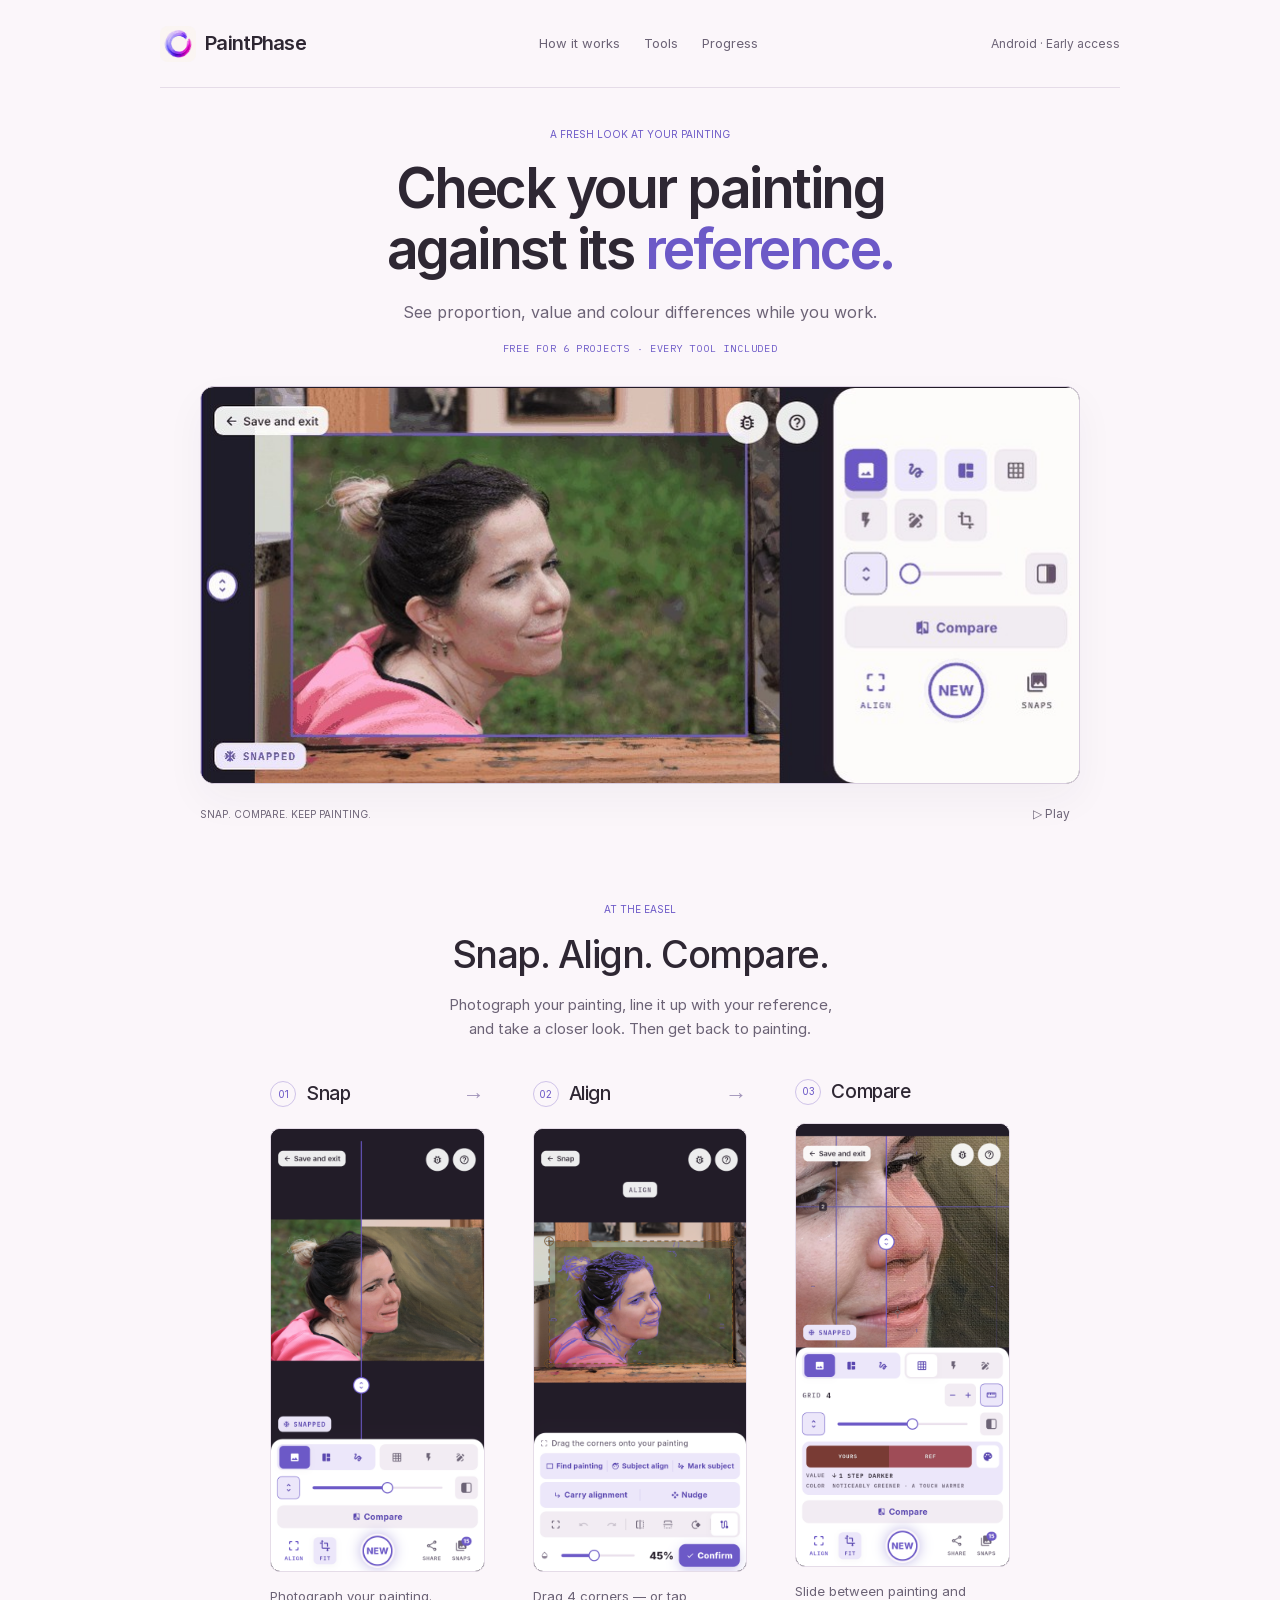
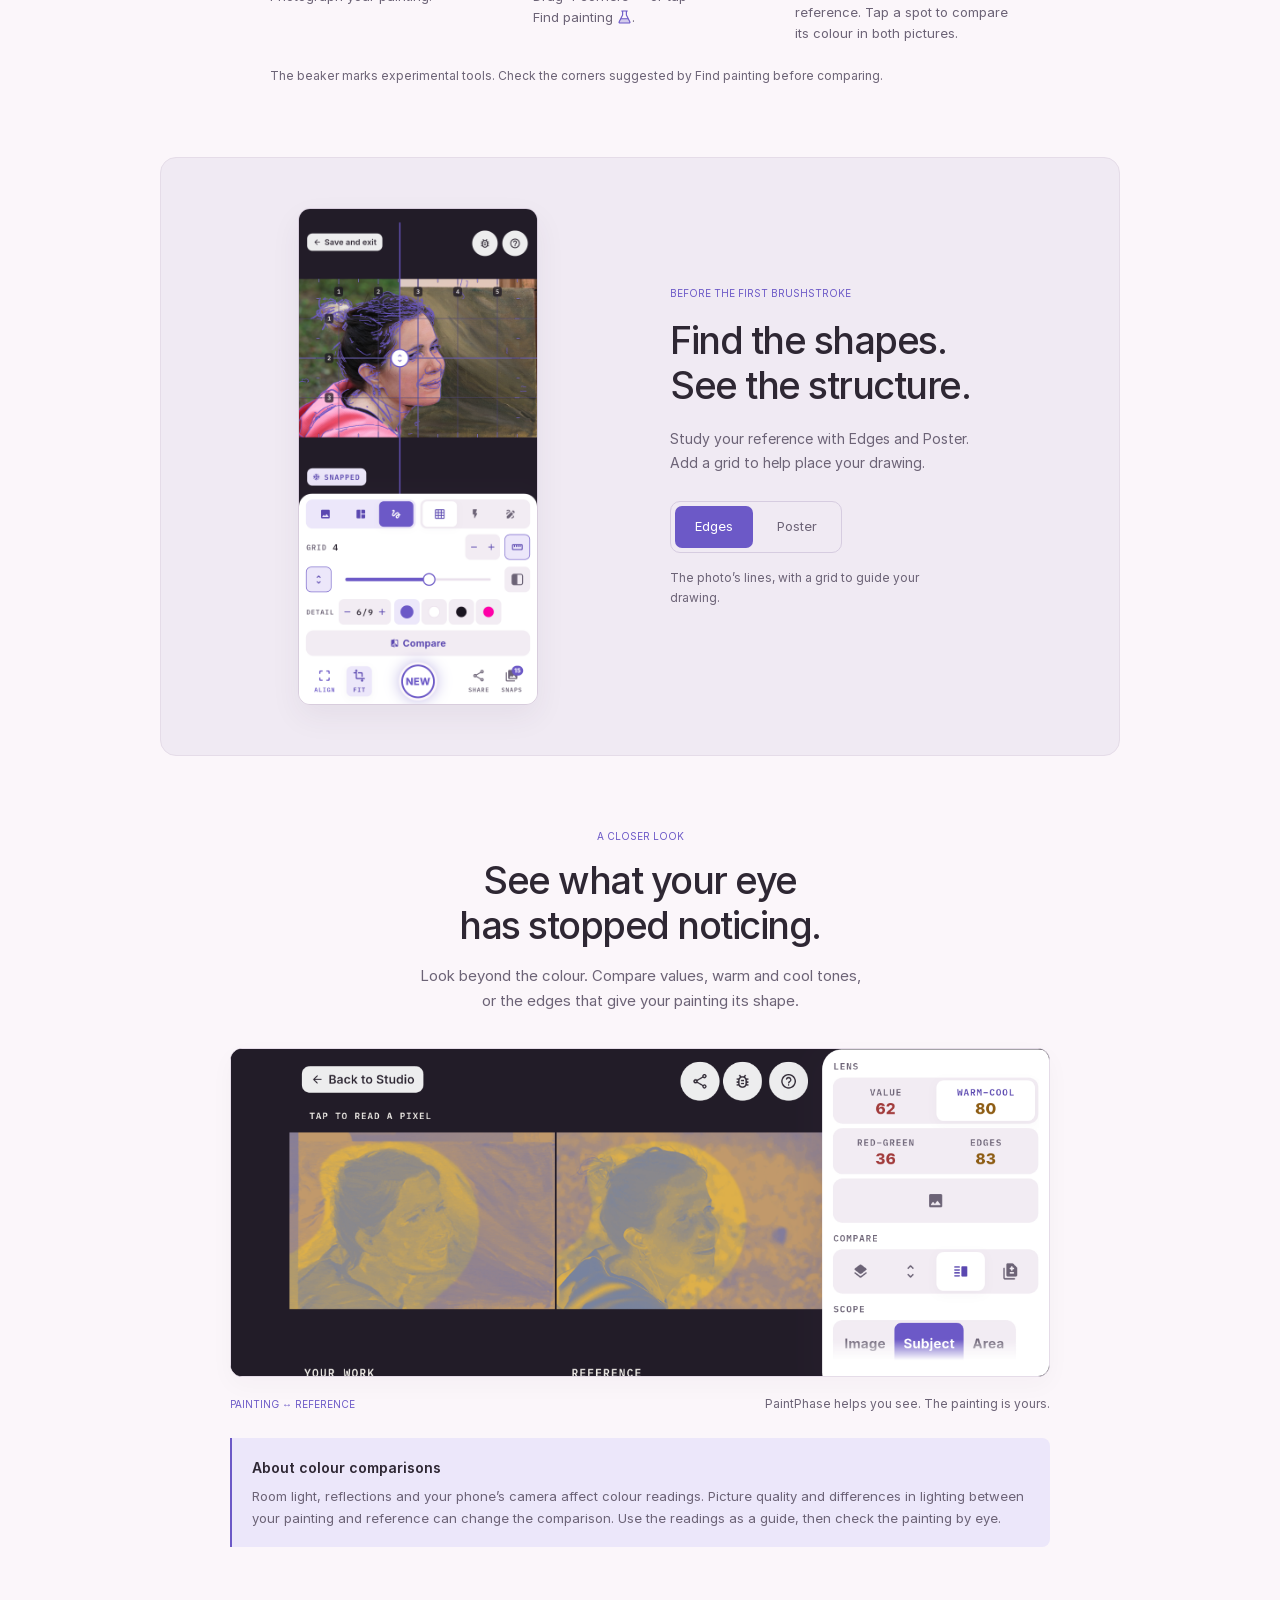
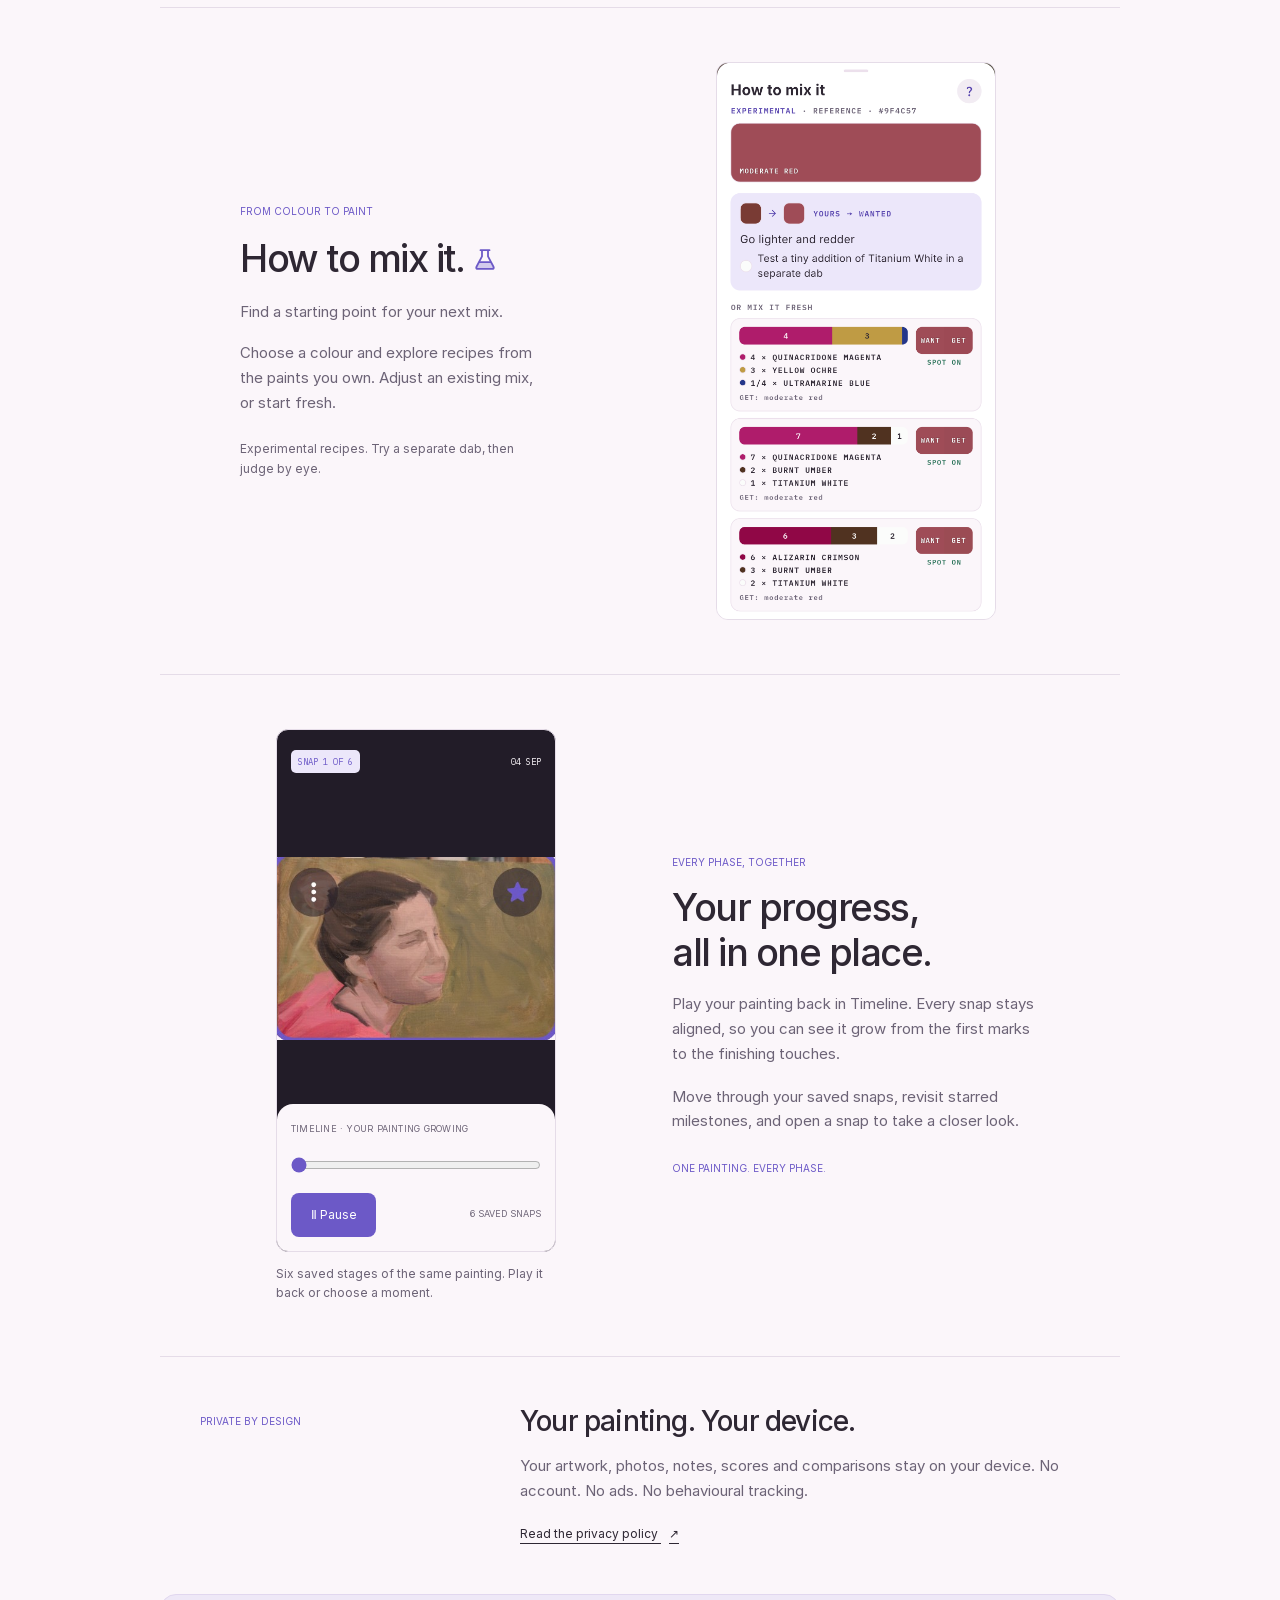
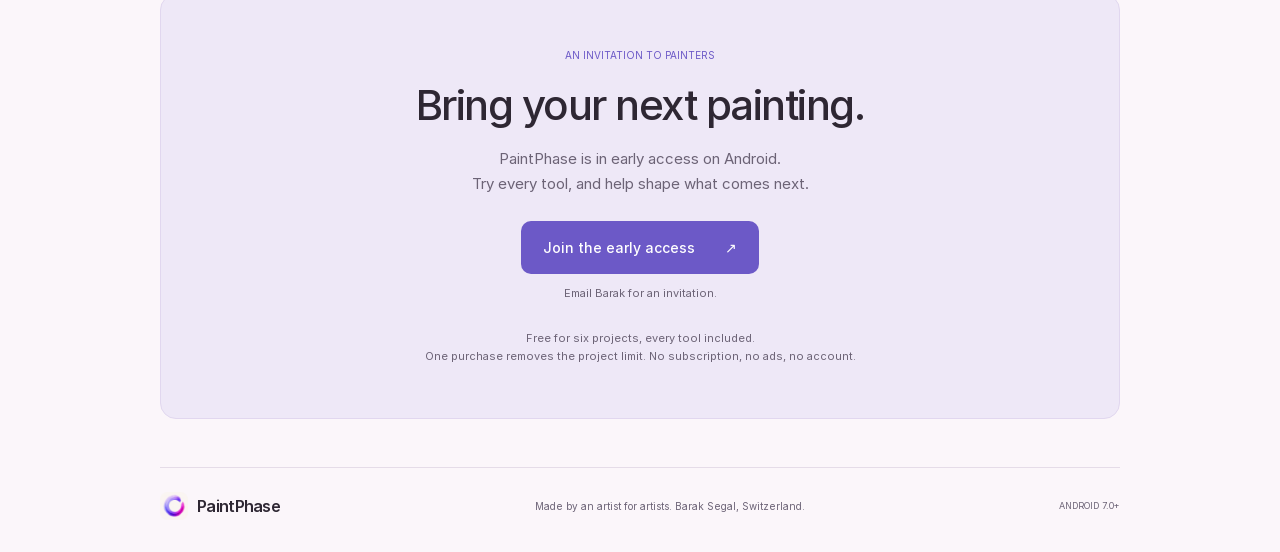
==== index.html @ 31b48623 "Show animated Timeline and clarify experimental tools and colour readings" ====
<!doctype html>
<html lang="en">
<head>
  <meta charset="utf-8">
  <meta name="viewport" content="width=device-width, initial-scale=1">
  <meta name="theme-color" content="#FBF6FA">
  <meta name="description" content="Check your painting against its reference. See proportion, value and colour differences while you work. PaintPhase for Android.">
  <title>PaintPhase — Check your painting against its reference.</title>
  <link rel="icon" type="image/png" sizes="64x64" href="assets/favicon-ring-v2.png">
  <link rel="stylesheet" href="style.css">
  <script src="site.js" defer></script>
</head>
<body>
<a class="skip" href="#main">Skip to content</a>
<header class="masthead wrap">
  <a class="brand" href="#" aria-label="PaintPhase home"><img src="assets/icon.png" width="36" height="36" alt="">PaintPhase</a>
  <nav aria-label="Page sections"><a href="#how-it-works">How it works</a><a href="#tools">Tools</a><a href="#progress">Progress</a></nav><span class="availability">Android · Early access</span>
</header>
<main id="main">
  <section class="hero wrap" aria-labelledby="hero-title">
    <div class="hero-heading"><span class="eyebrow">A FRESH LOOK AT YOUR PAINTING</span><h1 id="hero-title">Check your painting<br> against its <span>reference.</span></h1><p>See proportion, value and colour<br class="desktop-break"> differences while you work.</p><p class="hero-free mono">FREE FOR 6 PROJECTS · EVERY TOOL INCLUDED</p></div>
    <div class="viewfinder hero-film">
      <video id="studio-video" autoplay loop muted playsinline preload="metadata" poster="assets/studio-poster.jpg" aria-label="PaintPhase comparing a portrait painting with its reference photograph"><source src="assets/studio-loop-1920.mp4" type="video/mp4"></video>
    </div>
    <div class="film-caption"><span class="mono">SNAP. COMPARE. KEEP PAINTING.</span><button id="motion" class="text-button" aria-label="Pause comparison animation">Ⅱ <span>Pause</span></button></div>
  </section>

  <section id="how-it-works" class="journey wrap section" aria-labelledby="journey-title">
    <div class="section-top"><span class="eyebrow">AT THE EASEL</span><h2 id="journey-title">Snap. Align. Compare.</h2><p>Photograph your painting, line it up with your reference,<br> and take a closer look. Then get back to painting.</p></div>
    <p class="swipe-hint mono">SWIPE THROUGH THE SESSION →</p>
    <div class="sequence" tabindex="0" role="region" aria-label="Snap, Align, Compare — swipe or use arrow keys to explore">
      <figure><figcaption><span class="step">01</span><h3>Snap</h3><span class="connector" aria-hidden="true">→</span></figcaption><div class="screen"><img src="assets/snap.png" width="1080" height="2244" alt="PaintPhase Studio showing a portrait reference beside the painting" loading="lazy"></div><p>Photograph your painting.</p></figure>
      <figure><figcaption><span class="step">02</span><h3>Align</h3><span class="connector" aria-hidden="true">→</span></figcaption><div class="screen"><img src="assets/align.png" width="1080" height="2244" alt="Align view with the portrait's reference edges laid over the painting and corner adjustment controls" loading="lazy"></div><p>Drag 4 corners — or tap <span class="experimental-tool">Find painting <img class="experimental-mark" src="assets/experimental-flask.svg" width="16" height="16" alt="(experimental)"></span>.</p></figure>
      <figure><figcaption><span class="step">03</span><h3>Compare</h3></figcaption><div class="screen"><img src="assets/compare.png" width="1080" height="2244" alt="A close comparison of the painted face and reference, with a movable divider and colour samples" loading="lazy"></div><p>Slide between painting and reference. Tap a spot to compare its colour in both pictures.</p></figure>
    </div>
    <p class="experimental-key">The beaker marks experimental tools. Check the corners suggested by Find painting before comparing.</p>
  </section>

  <section id="tools" class="study section wrap" aria-labelledby="study-title"><div class="study-layout">
    <div class="study-copy"><span class="eyebrow">BEFORE THE FIRST BRUSHSTROKE</span><h2 id="study-title">Find the shapes.<br> See the structure.</h2><p>Study your reference with Edges and Poster.<br> Add a grid to help place your drawing.</p><div class="tabs" role="tablist" aria-label="Reference study tools"><button id="edges-tab" role="tab" aria-selected="true" aria-controls="study-panel" data-study="edges" tabindex="0">Edges</button><button id="poster-tab" role="tab" aria-selected="false" aria-controls="study-panel" data-study="poster" tabindex="-1">Poster</button></div><p id="study-description" class="tool-note">The photo’s lines, with a grid to guide your drawing.</p></div>
    <div id="study-panel" class="study-panel" role="tabpanel" aria-labelledby="edges-tab"><img id="study-image" src="assets/edges.png" width="1080" height="2244" alt="PaintPhase Edges and grid controls, with violet lines describing the portrait" loading="lazy"></div>
  </div></section>

  <section class="lenses wrap section" aria-labelledby="lenses-title"><div class="section-top"><span class="eyebrow">A CLOSER LOOK</span><h2 id="lenses-title">See what your eye<br> has stopped noticing.</h2><p>Look beyond the colour. Compare values, warm and cool tones,<br> or the edges that give your painting its shape.</p></div><figure class="lens-frame"><picture><source media="(max-width:600px)" srcset="assets/lenses-mobile.png"><img src="assets/lenses.png" width="2424" height="970" alt="Real PaintPhase comparison: painting and reference in the warm–cool lens, with Value, Warm–cool, Red–green and Edges controls" loading="lazy"></picture></figure><div class="under-image"><span class="mono">PAINTING ↔ REFERENCE</span><p>PaintPhase helps you see. The painting is yours.</p></div><aside class="colour-note" aria-label="About colour comparisons"><h3>About colour comparisons</h3><p>Room light, reflections and your phone’s camera affect colour readings. Picture quality and differences in lighting between your painting and reference can change the comparison. Use the readings as a guide, then check the painting by eye.</p></aside></section>

  <section class="mixing wrap section" aria-labelledby="mixing-title">
    <div class="mixing-copy"><span class="eyebrow">FROM COLOUR TO PAINT</span><h2 id="mixing-title">How to mix it. <img class="experimental-mark" src="assets/experimental-flask.svg" width="24" height="24" alt="(experimental)"></h2><p>Find a starting point for your next mix.</p><p>Choose a colour and explore recipes from the paints you own. Adjust an existing mix, or start fresh.</p><p class="mixing-note">Experimental recipes. Try a separate dab, then judge by eye.</p></div>
    <figure class="mixing-shot"><img src="assets/colour-mixing.png" width="1080" height="2160" alt="PaintPhase How to mix it: a target red, a lighter-and-redder adjustment suggestion, and three paint recipes with parts and WANT / GET colour comparisons" loading="lazy"></figure>
  </section>
  <section id="progress" class="progress section wrap" aria-labelledby="progress-title">
    <div class="section-top"><span class="eyebrow">EVERY PHASE, TOGETHER</span><h2 id="progress-title">Your progress,<br> all in one place.</h2><p>Play your painting back in Timeline. Every snap stays aligned, so you can see it grow from the first marks to the finishing touches.</p><p>Move through your saved snaps, revisit starred milestones, and open a snap to take a closer look.</p><span class="mono">ONE PAINTING. EVERY PHASE.</span></div>
    <figure class="timeline-shot">
      <div class="timeline-demo" role="group" aria-label="Painting Timeline preview">
        <div class="timeline-meta"><span id="timeline-count">SNAP 1 OF 6</span><time id="timeline-date" datetime="2026-09-04">04 SEP</time></div>
        <div class="timeline-stage"><img id="timeline-frame" src="assets/progress-0.jpg" width="450" height="295" alt="First portrait study, broad blocks of colour"></div>
        <div class="timeline-controls" hidden>
          <p class="mono">TIMELINE · YOUR PAINTING GROWING</p>
          <label class="sr-only" for="timeline-position">Choose a saved snap</label>
          <input id="timeline-position" type="range" min="0" max="5" step="1" value="0" aria-valuetext="Snap 1 of 6, 04 SEP">
          <div class="timeline-actions"><button id="timeline-motion" type="button" aria-label="Play painting timeline">▷ <span>Play</span></button><span class="mono">6 SAVED SNAPS</span></div>
        </div>
      </div>
      <figcaption>Six saved stages of the same painting. Play it back or choose a moment.</figcaption>
    </figure>
  </section>

  <section class="privacy wrap section" aria-labelledby="privacy-title"><span class="eyebrow">PRIVATE BY DESIGN</span><div><h2 id="privacy-title">Your painting. Your device.</h2><p>Your artwork, photos, notes, scores and comparisons stay on your device. No account. No ads. No behavioural tracking.</p><a class="quiet-link" href="privacy.html">Read the privacy policy <span aria-hidden="true">↗</span></a></div></section>

  <section class="invitation wrap section" aria-labelledby="invite-title"><span class="eyebrow">AN INVITATION TO PAINTERS</span><h2 id="invite-title">Bring your next painting.</h2><p>PaintPhase is in early access on Android.<br> Try every tool, and help shape what comes next.</p><a class="cta" href="mailto:paintphase.support@gmail.com?subject=PaintPhase%20early%20access&amp;body=Hi%20Barak%2C%0A%0AI%27d%20like%20to%20join%20PaintPhase%20early%20access.%0A">Join the early access <span aria-hidden="true">↗</span></a><span class="invitation-note">Email Barak for an invitation.</span><p class="ownership">Free for six projects, every tool included.<br> One purchase removes the project limit. No subscription, no ads, no account.</p></section>
</main>
<footer class="wrap"><a class="brand" href="#"><img src="assets/icon.png" width="28" height="28" alt="">PaintPhase</a><p>Made by an artist for artists. Barak Segal, Switzerland.</p><span class="mono">ANDROID 7.0+</span></footer>
</body>
</html>
---- style.css ----
@font-face{font-family:Inter;src:url('assets/Inter-400.ttf');font-display:swap}@font-face{font-family:Inter;src:url('assets/Inter-500.ttf');font-weight:500;font-display:swap}@font-face{font-family:Inter;src:url('assets/Inter-600.ttf');font-weight:600;font-display:swap}@font-face{font-family:Inter;src:url('assets/Inter-700.ttf');font-weight:700;font-display:swap}@font-face{font-family:Plex;src:url('assets/IBMPlexMono-400.ttf');font-display:swap}
:root{--paper:#fbf6fa;--ink:#2e2733;--muted:#6c6376;--line:#e5dce8;--violet:#6c59c7;--soft:#ece7fa;--dark:#221c28}*{box-sizing:border-box}html{scroll-behavior:smooth;scroll-padding-top:32px}body{margin:0;background:var(--paper);color:var(--ink);font:16px/1.65 Inter,sans-serif}a{color:inherit}button{font:inherit;cursor:pointer}button,a{-webkit-tap-highlight-color:transparent}button:focus-visible,a:focus-visible,[tabindex]:focus-visible{outline:3px solid var(--violet);outline-offset:5px}img{display:block;max-width:100%;height:auto}figure,h1,h2,h3,p{margin:0}.wrap{width:min(960px,calc(100% - 64px));margin-inline:auto}.eyebrow{display:block;color:var(--violet);font-size:10px}.masthead{height:88px;display:flex;align-items:center;justify-content:space-between;gap:24px;border-bottom:1px solid var(--line)}.brand{display:flex;align-items:center;gap:9px;text-decoration:none;font-weight:600;font-size:20px;letter-spacing:-.7px}.brand img{border-radius:8px}.masthead nav{display:flex;gap:24px}.masthead nav a{font-size:12px;text-decoration:none;color:var(--muted);padding-block:14px}.masthead nav a:hover{color:var(--violet)}.availability{font-size:11px;color:var(--muted)}.hero{padding-top:38px}.hero-heading{text-align:center;max-width:730px;margin:0 auto 30px}.hero-heading .eyebrow{margin-bottom:15px}h1{font-size:clamp(38px,4.3vw,56px);line-height:1.12;font-weight:600;letter-spacing:-2.5px}h1 span{color:var(--violet)}.hero-heading p{font-size:16px;color:var(--muted);margin:18px auto 0;max-width:520px}.hero-heading .hero-free{font:10px/1.5 Plex,monospace;letter-spacing:.07em;color:var(--violet);margin:16px auto 0;max-width:none}.hero-heading p br{display:none}.viewfinder{background:var(--dark);overflow:hidden;border-radius:14px}.hero-film{max-width:880px;margin:auto;border:1px solid #d9cedf;box-shadow:0 16px 40px #30243a0b}.hero-film video{width:100%;height:auto;display:block;aspect-ratio:1920/866}.film-caption{max-width:880px;display:flex;align-items:center;justify-content:space-between;margin:auto;padding-top:8px}.film-caption .mono{font-size:10px;color:var(--muted)}.text-button{border:0;background:none;color:var(--muted);padding:10px;min-height:44px;font-size:12px}.section{padding-block:72px}.section-top{text-align:center;max-width:650px;margin:0 auto 34px}.section-top .eyebrow{margin-bottom:14px}h2{font-size:38px;line-height:1.18;letter-spacing:-1.5px;font-weight:500}.section-top p{font-size:15px;line-height:1.65;color:var(--muted);margin-top:16px}.journey{padding-top:65px}.sequence{display:grid;grid-template-columns:repeat(3,minmax(0,1fr));gap:48px;max-width:740px;margin:auto}.sequence figcaption{display:flex;align-items:center;gap:10px;margin-bottom:16px}.step{color:var(--violet);border:1px solid #cfc3e9;border-radius:50%;width:26px;height:26px;display:grid;place-items:center;font-size:10px;letter-spacing:0}.sequence h3{font-size:19px;font-weight:500;letter-spacing:-.4px}.connector{flex:1;text-align:right;color:#a295ba;font-size:22px}.screen{border:1px solid var(--line);border-radius:10px;overflow:hidden;background:var(--dark)}.sequence p{font-size:12px;line-height:1.6;margin-top:14px;color:var(--muted)}.swipe-hint{display:none}.study{padding:50px 64px;background:#f0eaf3;border:1px solid var(--line);border-radius:16px}.study-layout{display:grid;grid-template-columns:1fr 1fr;gap:60px;align-items:center}.study-copy{grid-column:2;grid-row:1}.study-copy h2{margin:16px 0 20px}.study-copy p{color:var(--muted);font-size:14px;line-height:1.7}.study-panel{grid-column:1;grid-row:1;width:240px;justify-self:center;border:1px solid #d8cddd;border-radius:12px;overflow:hidden;box-shadow:0 12px 30px #40314d10}.tabs{display:flex;gap:4px;margin-top:26px;padding:4px;border:1px solid #d6cce0;border-radius:10px;width:max-content}.tabs button{border:0;border-radius:7px;min-height:42px;padding:9px 20px;background:transparent;font-size:13px;color:var(--muted)}.tabs button[aria-selected=true]{background:var(--violet);color:white}.study-copy .tool-note{font-size:12px;min-height:60px;margin-top:15px;max-width:280px}.lenses{padding-bottom:60px}.lens-frame{max-width:820px;margin:auto;border:1px solid var(--line);border-radius:12px;overflow:hidden;background:var(--dark)}.lens-frame img{width:100%}.under-image{max-width:820px;margin:17px auto 0;display:flex;justify-content:space-between;gap:20px;align-items:center}.under-image .mono{color:var(--violet);font-size:10px}.under-image p{font-size:12px;color:var(--muted)}.mixing{display:grid;grid-template-columns:1fr 1fr;gap:64px;align-items:center;border-top:1px solid var(--line);padding:54px 80px}.mixing-copy h2{margin:16px 0 20px}.mixing-copy>p{font-size:15px;color:var(--muted);margin-top:16px;max-width:310px}.mixing-copy .mixing-note{font-size:11px;margin-top:24px;max-width:280px}.mixing-shot{width:280px;max-width:100%;justify-self:center;border:1px solid var(--line);border-radius:12px;overflow:hidden}.mixing-shot .image-zoom{background:#fff}.privacy{display:grid;grid-template-columns:1fr 2fr;gap:40px;border-top:1px solid var(--line);padding:48px 40px}.privacy .eyebrow{padding-top:8px}.privacy h2{font-size:28px;letter-spacing:-.8px}.privacy p{margin:16px 0;font-size:15px;color:var(--muted);max-width:540px}.quiet-link{font-size:12px;text-underline-offset:5px}.quiet-link span{margin-left:8px}.invitation{background:#eee8f7;border:1px solid #e1d7ef;border-radius:16px;text-align:center;padding:52px 24px;margin-bottom:48px}.invitation h2{font-size:42px;margin:17px 0}.invitation>p{color:var(--muted);font-size:15px}.cta{display:flex;align-items:center;justify-content:space-between;gap:30px;width:max-content;background:var(--violet);color:white;text-decoration:none;border-radius:10px;padding:15px 22px;font-size:14px;font-weight:500;margin:25px auto 10px;transition:background .2s,transform .2s}.cta:hover{background:#5845ad;transform:translateY(-2px)}.invitation-note{display:block;color:var(--muted);font-size:11px}.invitation .ownership{font-size:11px;line-height:1.7;margin-top:26px}footer{border-top:1px solid var(--line);padding:24px 0 32px;display:flex;align-items:center;justify-content:space-between;gap:24px}footer .brand{font-size:16px}footer p{font-size:10px;color:var(--muted)}footer .mono{font-size:9px;color:var(--muted)}.skip{position:absolute;top:-100px;left:20px;background:white;padding:12px;z-index:5}.skip:focus{top:10px}
.image-zoom{display:block;position:relative;width:100%;padding:0;border:0;background:var(--dark);cursor:zoom-in}.image-zoom img{width:100%}.zoom-hint{position:absolute;right:8px;bottom:8px;padding:4px 8px;border:1px solid var(--line);border-radius:6px;background:var(--paper);color:var(--violet);font:10px/1.6 Plex,monospace;opacity:0;transition:opacity .15s}.image-zoom:hover .zoom-hint,.image-zoom:focus-visible .zoom-hint{opacity:1}.image-viewer{border:1px solid var(--line);border-radius:12px;padding:0;background:var(--paper);color:var(--ink);max-width:calc(100vw - 28px);max-height:calc(100dvh - 28px);width:max-content}.image-viewer::backdrop{background:#221c28d9}.viewer-bar{display:flex;align-items:center;justify-content:space-between;gap:20px;padding:8px 12px;position:sticky;top:0;background:var(--paper);z-index:1}.viewer-bar .mono{font-size:9px;color:var(--muted)}.viewer-bar button{min-height:44px;padding:8px 12px;border:0;border-radius:8px;background:var(--soft);color:var(--violet);font-size:13px}.image-viewer>img{width:auto;max-width:100%;max-height:calc(100dvh - 92px);margin:auto;object-fit:contain}.viewer-open{overflow:hidden}
@media(max-width:800px){.wrap{width:calc(100% - 48px)}.masthead nav{gap:15px}.availability{display:none}.study{padding:35px}.study-layout{gap:30px}.study-panel{width:210px}.study-copy h2{font-size:32px}.mixing{padding-inline:30px;gap:32px}h2{font-size:32px}.sequence{gap:28px}.privacy{padding-inline:10px}}
@media(max-width:600px){html{scroll-padding-top:24px}.wrap{width:calc(100% - 36px)}.masthead{height:72px;gap:12px}.brand{font-size:18px}.brand img{width:29px;height:29px}.masthead nav{gap:14px}.masthead nav a{font-size:10px}.masthead nav a:last-child{display:none}.hero{padding-top:32px}.hero-heading{margin-bottom:24px}.hero-heading .eyebrow{font-size:8px;margin-bottom:14px}h1{font-size:clamp(27px,8.2vw,40px);letter-spacing:-1.4px}.hero-heading p{font-size:14px;max-width:290px;margin-top:16px}.hero-heading .hero-free{font-size:9px;margin-top:14px}.hero-film{margin-inline:-7px;border-radius:9px}.film-caption .mono{font-size:8px;letter-spacing:.02em}.text-button{font-size:11px;padding-right:0}.section{padding-block:48px}.section-top{text-align:left;margin-bottom:26px}.section-top p{font-size:14px;margin-top:14px}.section-top p br{display:none}h2{font-size:31px;letter-spacing:-1px}.eyebrow{font-size:9px}.journey{padding-top:42px}.swipe-hint{display:block;font-size:9px;color:var(--muted);margin-bottom:18px}.sequence{display:flex;overflow-x:auto;scroll-snap-type:x mandatory;gap:20px;margin-right:-18px;padding:0 26px 14px 0;scrollbar-width:thin;scrollbar-color:#c3b5d9 transparent}.sequence figure{flex:0 0 210px;scroll-snap-align:start}.sequence h3{font-size:19px}.sequence p{font-size:12px}.study{padding:30px 24px;border-radius:12px}.study-layout{display:flex;flex-direction:column;gap:25px;align-items:stretch}.study-copy h2{font-size:32px;margin:14px 0 16px}.study-copy p{font-size:14px}.study-copy p br{display:none}.study-panel{width:230px;max-width:100%;align-self:center}.tabs{margin-top:20px}.tabs button{padding-inline:20px}.study-copy .tool-note{min-height:40px;margin-top:12px}.lenses .section-top h2 br{display:none}.lens-frame{width:260px;max-width:100%;margin-inline:auto}.lens-frame img{aspect-ratio:1080/2244}.under-image{display:block;margin-top:18px}.under-image .mono{font-size:9px}.under-image p{font-size:12px;margin-top:6px}.mixing{display:flex;flex-direction:column;gap:28px;padding-inline:0;align-items:stretch}.mixing-copy h2{font-size:32px;margin:14px 0 16px}.mixing-copy>p{max-width:340px;font-size:14px}.mixing-copy .mixing-note{margin-top:18px;max-width:320px}.mixing-shot{width:280px;align-self:center}.privacy{display:block;padding-inline:0}.privacy h2{font-size:28px;margin-top:17px}.privacy p{font-size:14px}.invitation{padding:38px 20px;margin-bottom:32px;border-radius:12px}.invitation h2{font-size:32px}.invitation>p{font-size:14px}.invitation .ownership{font-size:10px}footer{flex-wrap:wrap;gap:16px}footer p{order:3;flex-basis:100%}footer .mono{margin-left:auto}.image-viewer>img{max-height:none;width:100%}.viewer-bar{gap:10px}}
@media(hover:none){.zoom-hint{opacity:1}}
@media(prefers-reduced-motion:reduce){html{scroll-behavior:auto}*,*:before,*:after{transition:none!important}}
/* Second review: stronger small text and steadier reading widths. */
.masthead nav a{font-size:13px}.availability{font-size:12px}.study-copy .tool-note{max-width:295px}.sequence p{font-size:13px}.mixing-copy .mixing-note{font-size:12px}
@media(max-width:600px){.masthead nav a{font-size:11px}.sequence p{font-size:12px}.hero-heading .eyebrow{font-size:9px}.film-caption .mono{font-size:9px}.study-copy .tool-note{min-height:60px}.invitation-note{font-size:12px}}.lens-frame{box-shadow:0 8px 24px #30243a08}

/* The same half-filled beaker used by the app's experimental help items. */
.experimental-tool{white-space:nowrap}
.experimental-mark{display:inline-block;width:1.2em;height:1.2em;vertical-align:-.2em}
h2 .experimental-mark{width:.65em;height:.65em;vertical-align:0}
.experimental-key{max-width:740px;margin:22px auto 0;font-size:12px;color:var(--muted)}
.colour-note{max-width:820px;margin:24px auto 0;padding:18px 20px;border-left:2px solid var(--violet);background:var(--soft);border-radius:0 8px 8px 0}
.colour-note h3{font-size:14px;font-weight:600;margin-bottom:6px}
.colour-note p{font-size:13px;line-height:1.7;color:var(--muted)}

/* Show the app's Timeline, with the same screenshot zoom as the other tools. */
.progress{display:grid;grid-template-columns:1fr 1fr;gap:64px;align-items:center;border-top:1px solid var(--line);padding:54px 64px}
.progress .section-top{grid-column:2;grid-row:1;text-align:left;margin:0;max-width:370px}
.progress .section-top p{font-size:15px;margin-top:18px}
.progress .section-top .mono{display:block;margin-top:26px;color:var(--violet);font-size:10px}
.timeline-shot{grid-column:1;grid-row:1;width:280px;max-width:100%;justify-self:center}

.timeline-shot figcaption{font-size:12px;line-height:1.6;color:var(--muted);margin-top:12px}
@media(max-width:800px){.progress{padding-inline:30px;gap:32px}}
@media(max-width:600px){.progress{display:flex;flex-direction:column;align-items:stretch;gap:28px;padding-inline:0}.progress .section-top{max-width:340px}.progress .section-top p{font-size:14px}.timeline-shot{align-self:center}}

.timeline-demo{border:1px solid var(--line);border-radius:12px;overflow:hidden;background:var(--dark)}
.timeline-meta{display:flex;justify-content:space-between;gap:8px;align-items:center;padding:20px 14px;color:var(--paper);font:9px/1.5 Plex,monospace}
.timeline-meta>span{background:var(--soft);color:var(--violet);padding:5px 7px;border-radius:5px;white-space:nowrap}
.timeline-meta time{text-align:right}
.timeline-stage{padding-block:64px}
.timeline-stage img{width:100%;aspect-ratio:450/295;object-fit:contain}
.timeline-controls{padding:18px 14px 14px;background:var(--paper);border-radius:16px 16px 0 0}
.timeline-controls>p{font-size:9px;letter-spacing:.025em;color:var(--muted)}
.timeline-controls input{display:block;width:100%;height:32px;margin:12px 0;cursor:pointer;accent-color:var(--violet)}
.timeline-actions{display:flex;justify-content:space-between;align-items:center;gap:12px}
.timeline-actions button{border:0;border-radius:8px;background:var(--violet);color:white;padding:10px 14px;min-height:44px;font-size:12px;min-width:85px}
.timeline-actions .mono{font-size:9px;color:var(--muted)}
.sr-only{position:absolute;width:1px;height:1px;padding:0;margin:-1px;overflow:hidden;clip:rect(0,0,0,0);white-space:nowrap;border:0}
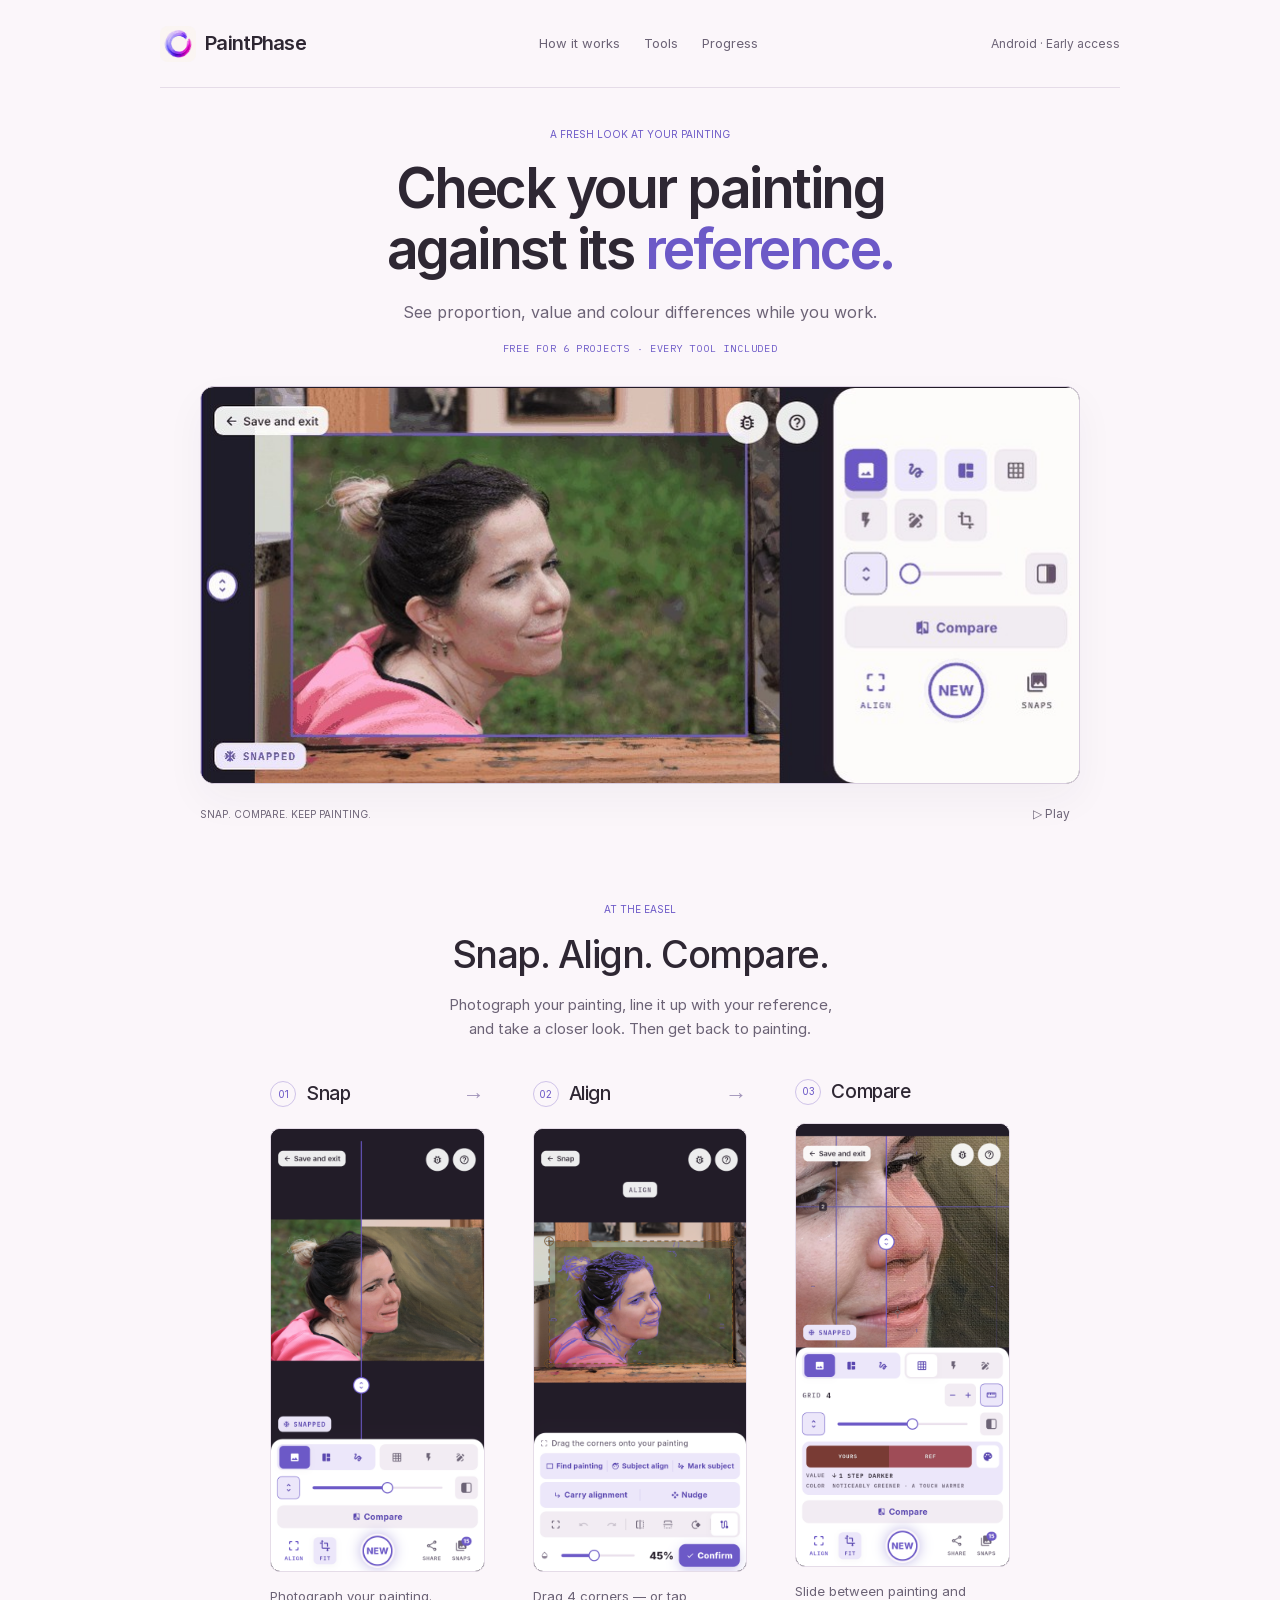
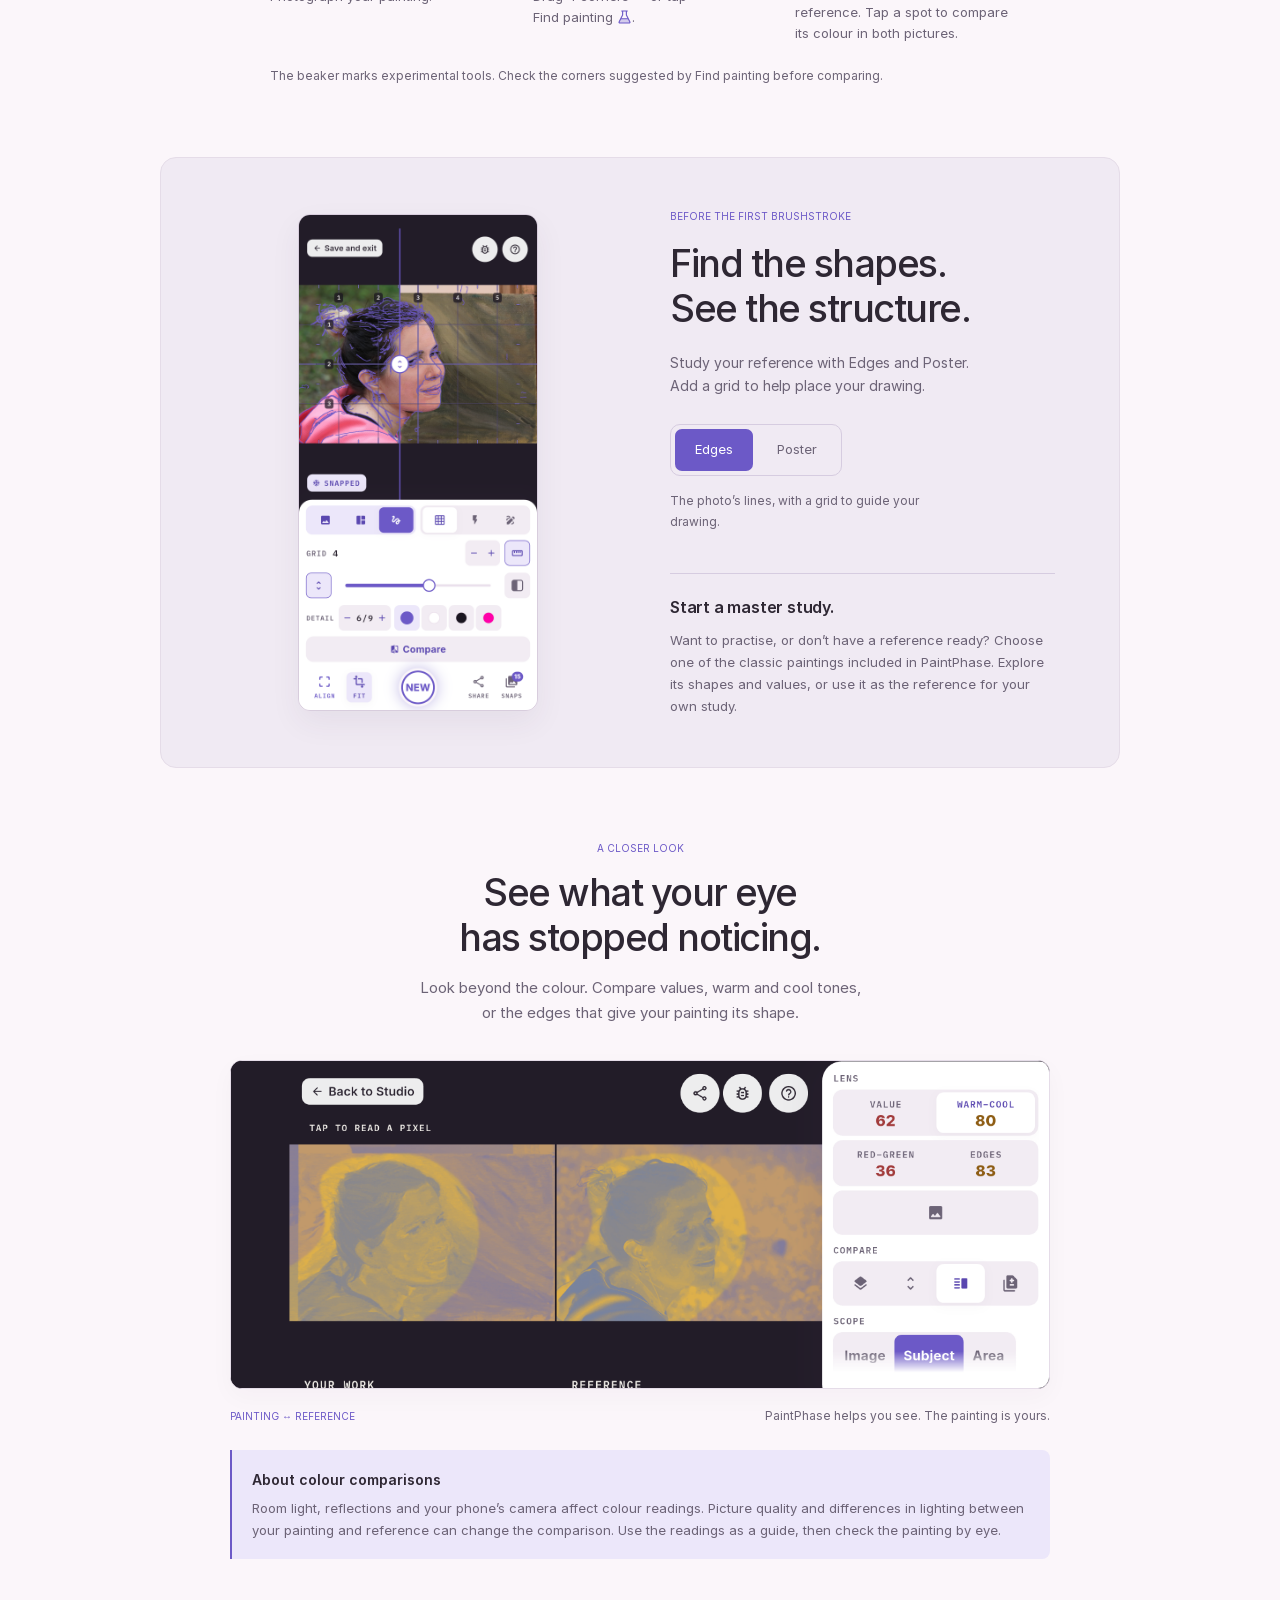
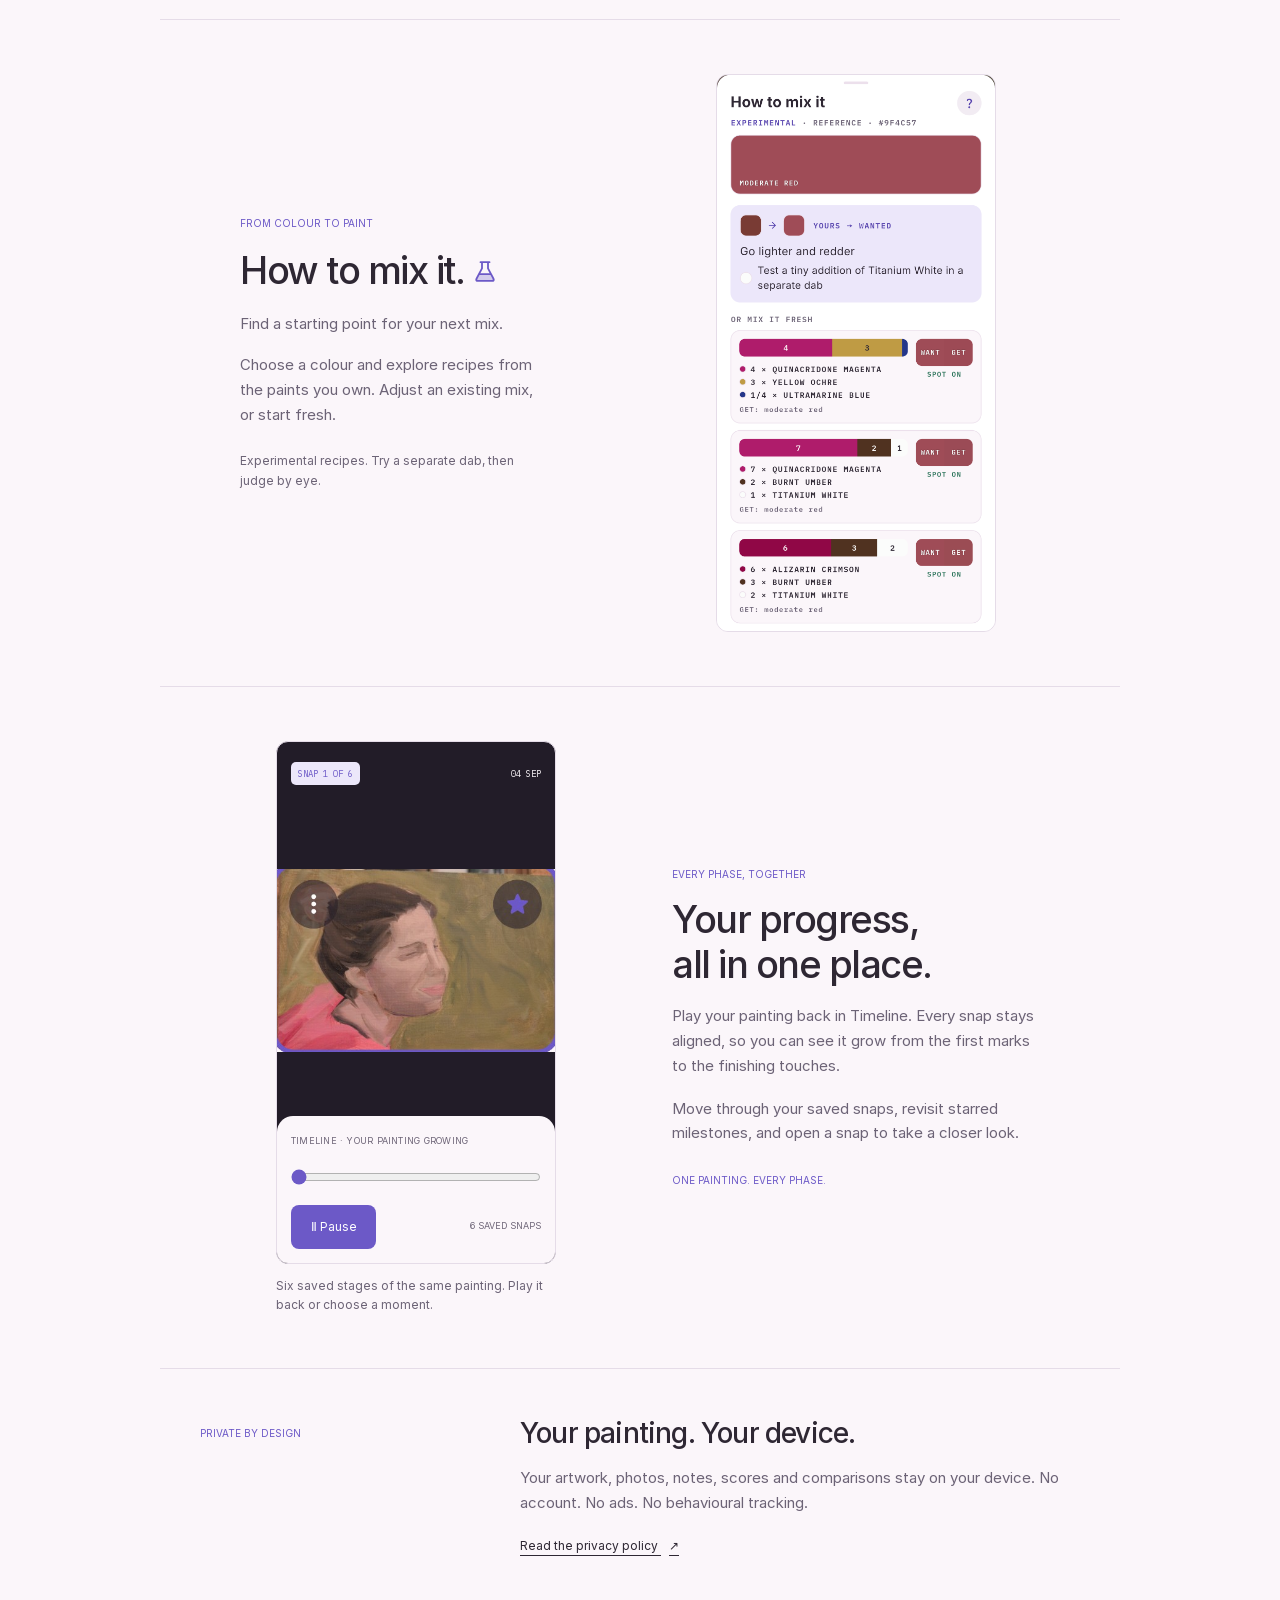
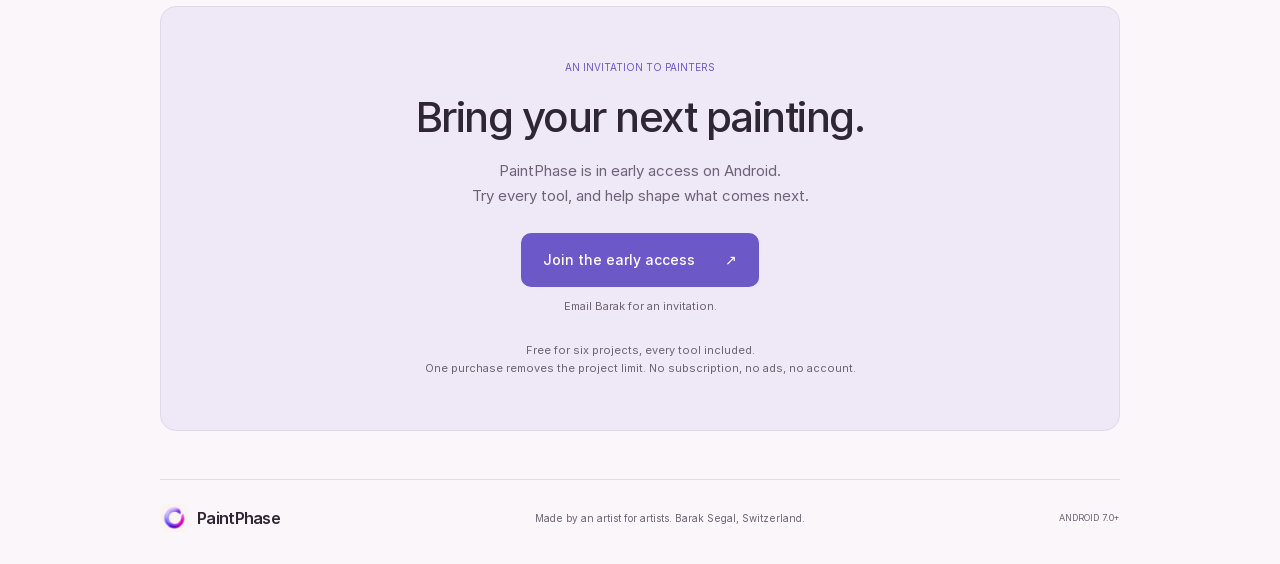
==== commit c53d1781: "Mention included master studies alongside reference study tools" ====
--- a/index.html
+++ b/index.html
@@ -37,7 +37,7 @@
   </section>
 
   <section id="tools" class="study section wrap" aria-labelledby="study-title"><div class="study-layout">
-    <div class="study-copy"><span class="eyebrow">BEFORE THE FIRST BRUSHSTROKE</span><h2 id="study-title">Find the shapes.<br> See the structure.</h2><p>Study your reference with Edges and Poster.<br> Add a grid to help place your drawing.</p><div class="tabs" role="tablist" aria-label="Reference study tools"><button id="edges-tab" role="tab" aria-selected="true" aria-controls="study-panel" data-study="edges" tabindex="0">Edges</button><button id="poster-tab" role="tab" aria-selected="false" aria-controls="study-panel" data-study="poster" tabindex="-1">Poster</button></div><p id="study-description" class="tool-note">The photo’s lines, with a grid to guide your drawing.</p></div>
+    <div class="study-copy"><span class="eyebrow">BEFORE THE FIRST BRUSHSTROKE</span><h2 id="study-title">Find the shapes.<br> See the structure.</h2><p>Study your reference with Edges and Poster.<br> Add a grid to help place your drawing.</p><div class="tabs" role="tablist" aria-label="Reference study tools"><button id="edges-tab" role="tab" aria-selected="true" aria-controls="study-panel" data-study="edges" tabindex="0">Edges</button><button id="poster-tab" role="tab" aria-selected="false" aria-controls="study-panel" data-study="poster" tabindex="-1">Poster</button></div><p id="study-description" class="tool-note">The photo’s lines, with a grid to guide your drawing.</p><div class="master-study-note"><h3>Start a master study.</h3><p>Want to practise, or don’t have a reference ready? Choose one of the classic paintings included in PaintPhase. Explore its shapes and values, or use it as the reference for your own study.</p></div></div>
     <div id="study-panel" class="study-panel" role="tabpanel" aria-labelledby="edges-tab"><img id="study-image" src="assets/edges.png" width="1080" height="2244" alt="PaintPhase Edges and grid controls, with violet lines describing the portrait" loading="lazy"></div>
   </div></section>
 
--- a/style.css
+++ b/style.css
@@ -42,3 +42,7 @@
 .timeline-actions button{border:0;border-radius:8px;background:var(--violet);color:white;padding:10px 14px;min-height:44px;font-size:12px;min-width:85px}
 .timeline-actions .mono{font-size:9px;color:var(--muted)}
 .sr-only{position:absolute;width:1px;height:1px;padding:0;margin:-1px;overflow:hidden;clip:rect(0,0,0,0);white-space:nowrap;border:0}
+
+.master-study-note{margin-top:22px;padding-top:20px;border-top:1px solid #d6cce0}
+.master-study-note h3{font-size:16px;font-weight:600;letter-spacing:-.2px;margin-bottom:8px}
+.study-copy .master-study-note p{font-size:13px;line-height:1.7}
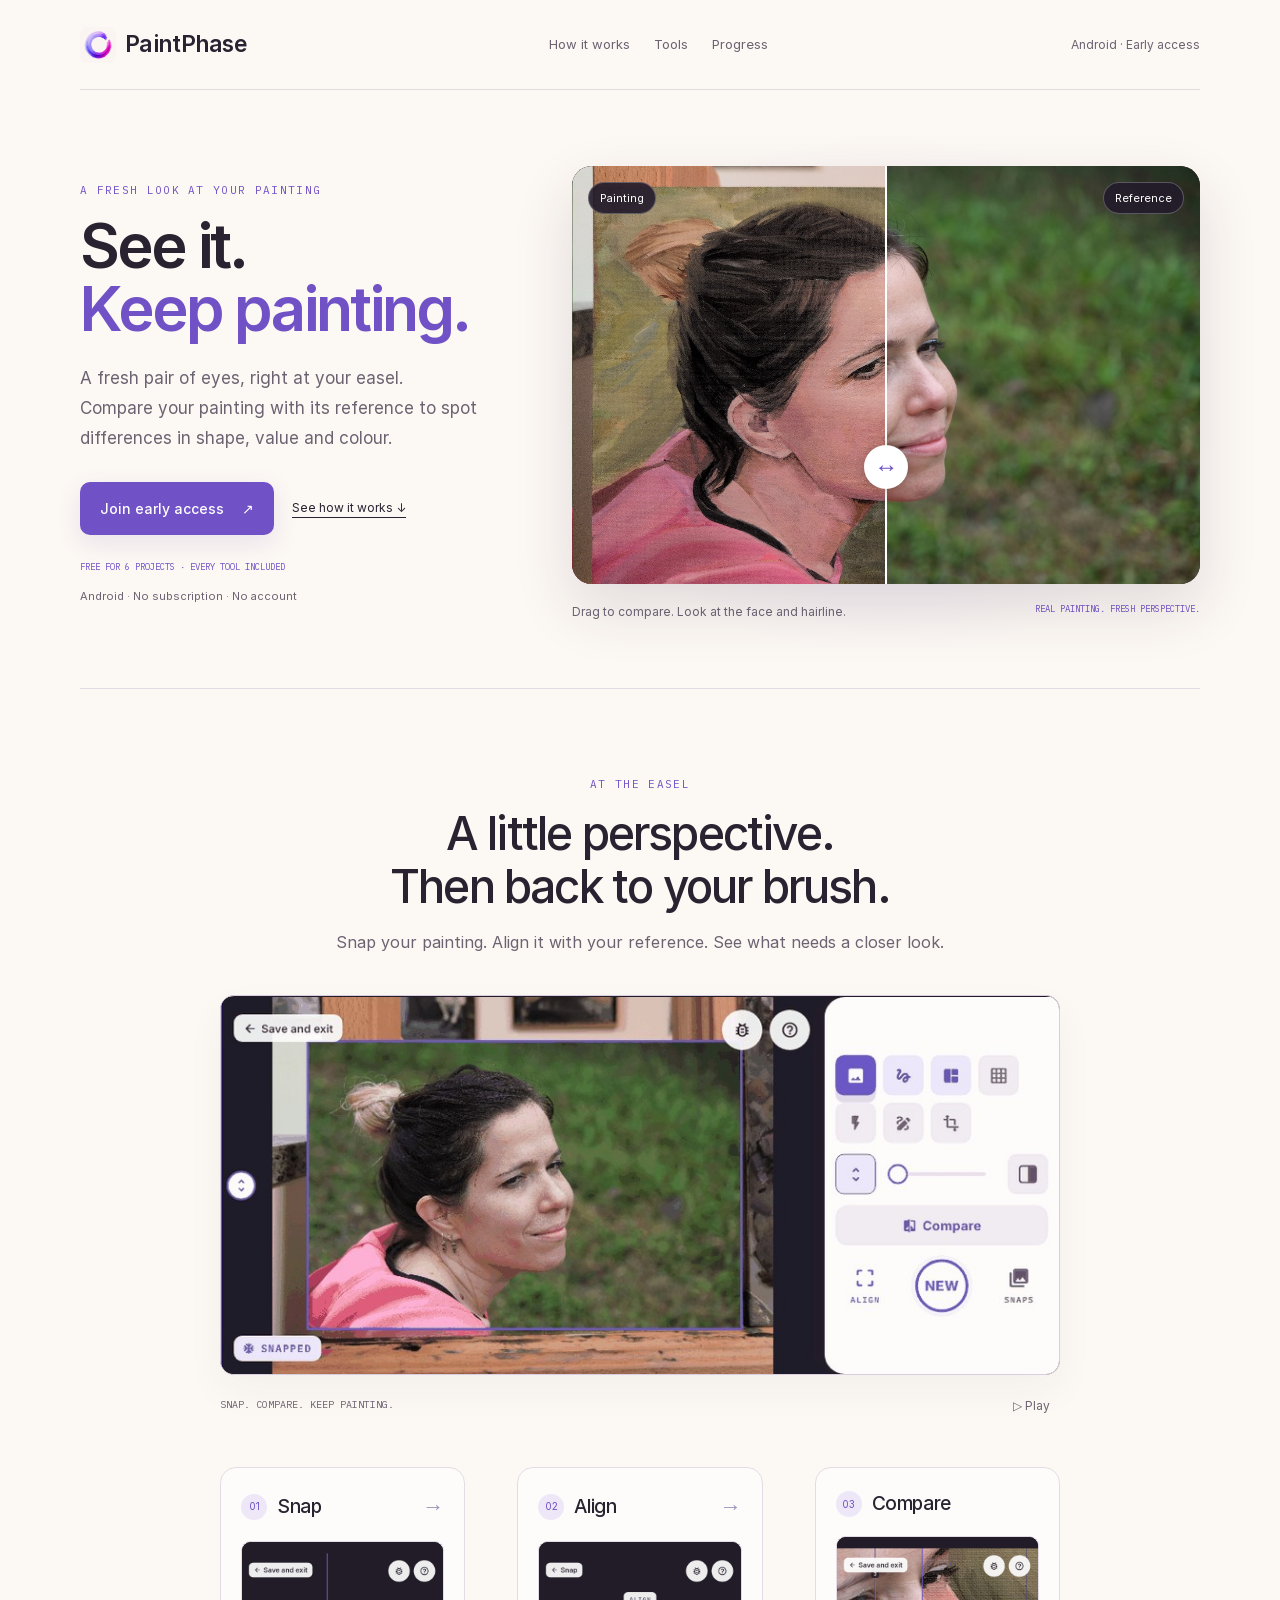
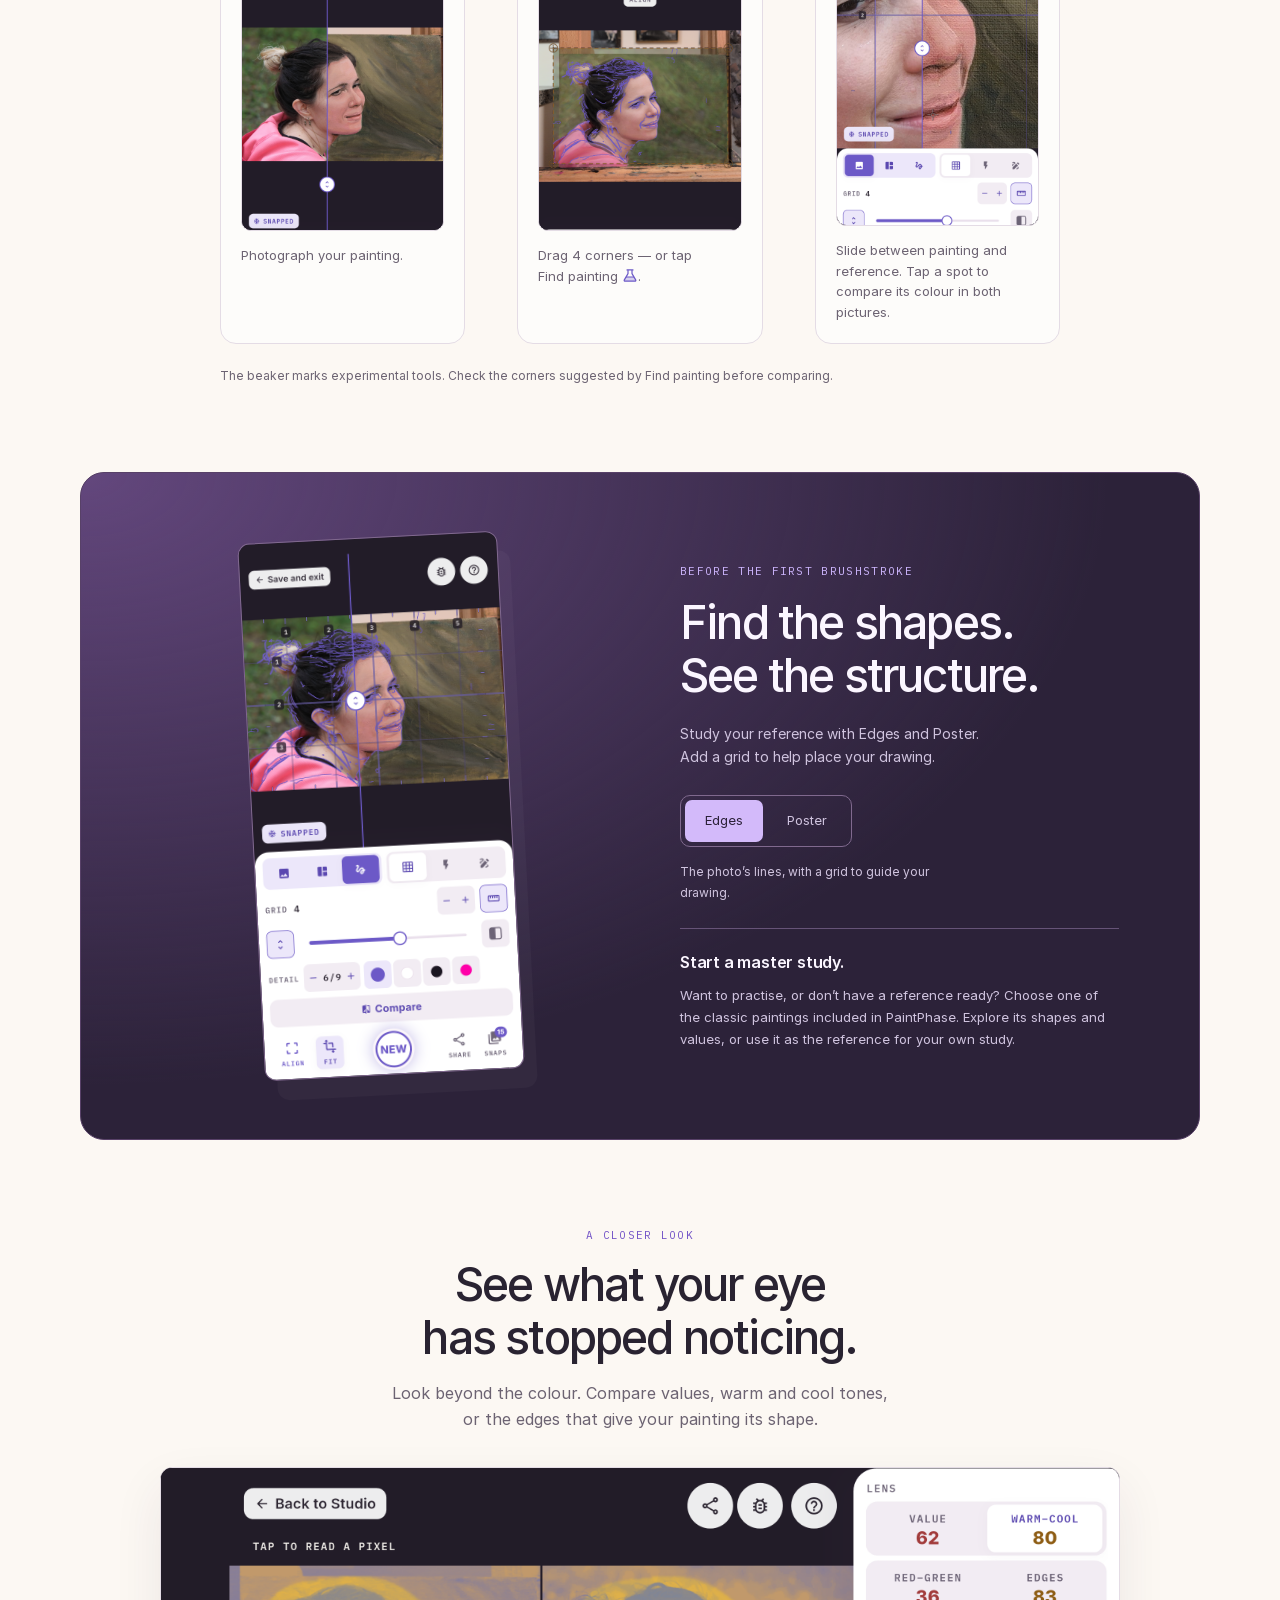
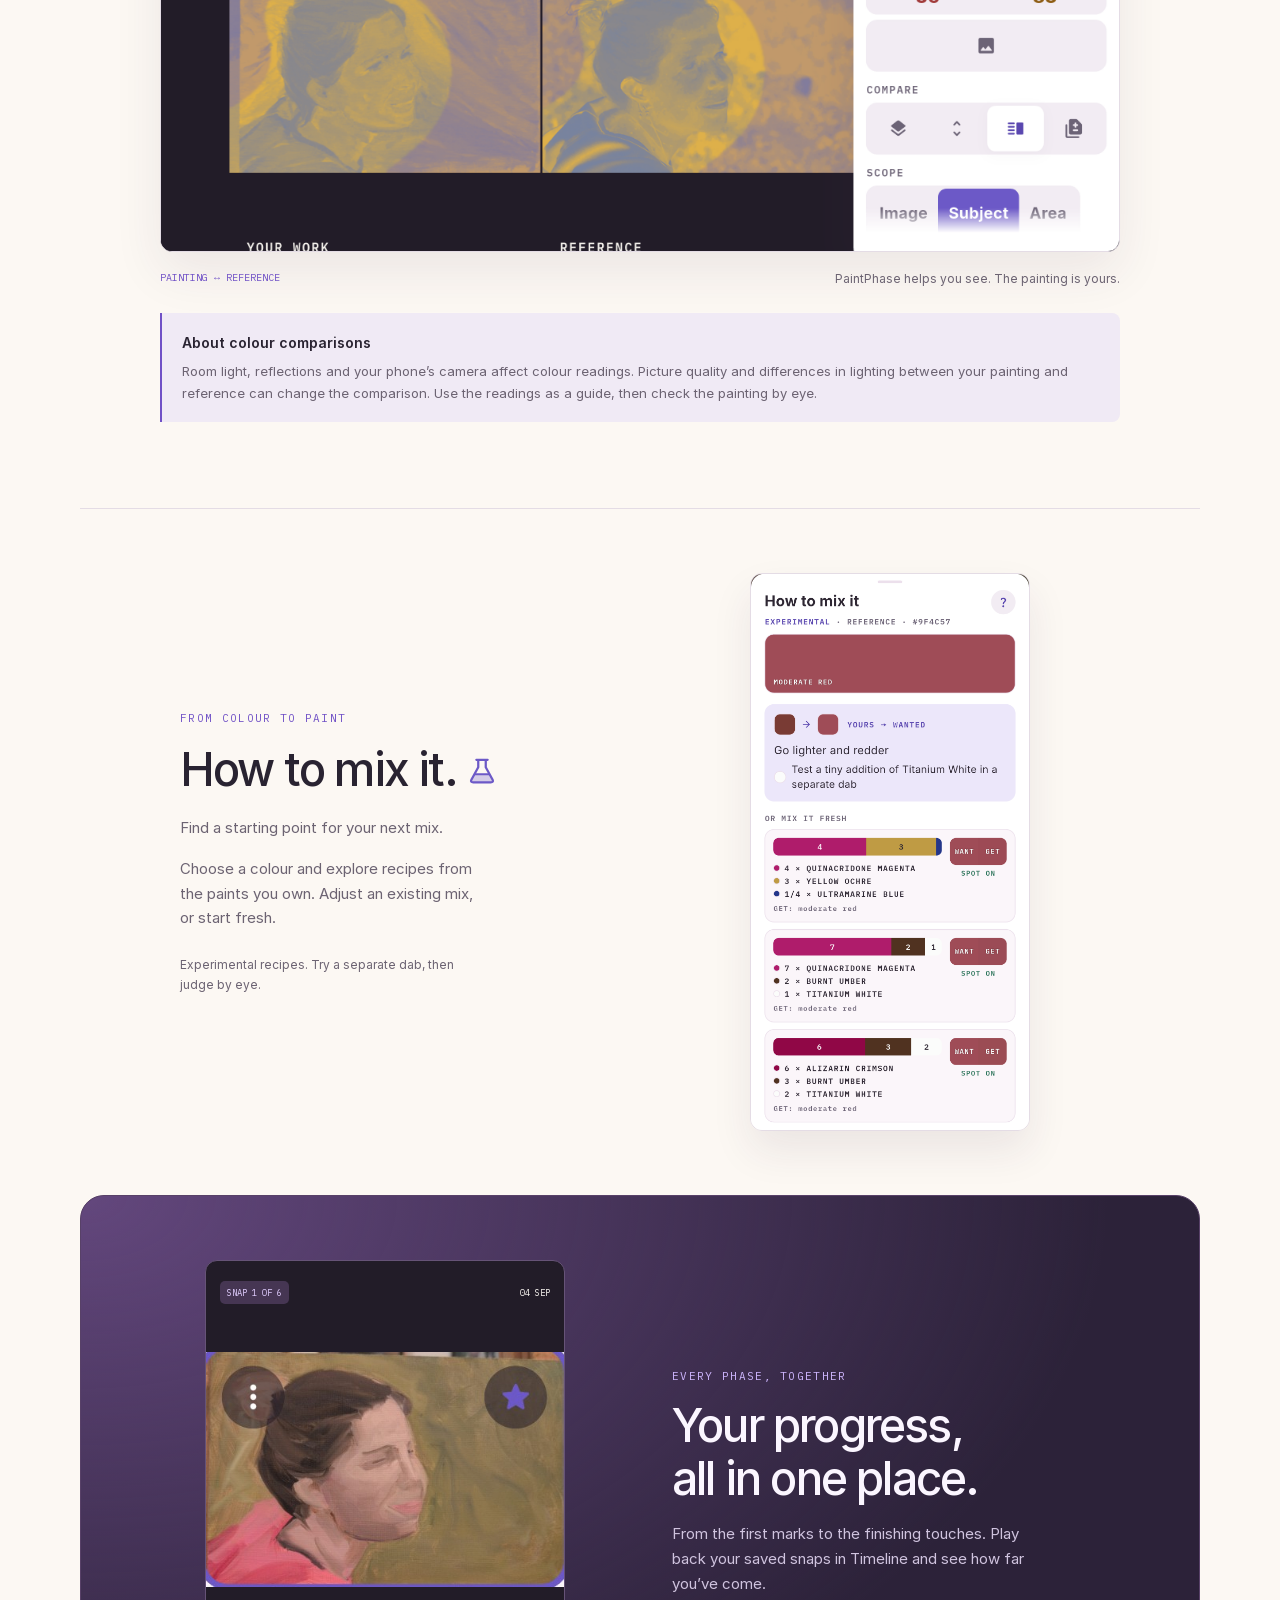
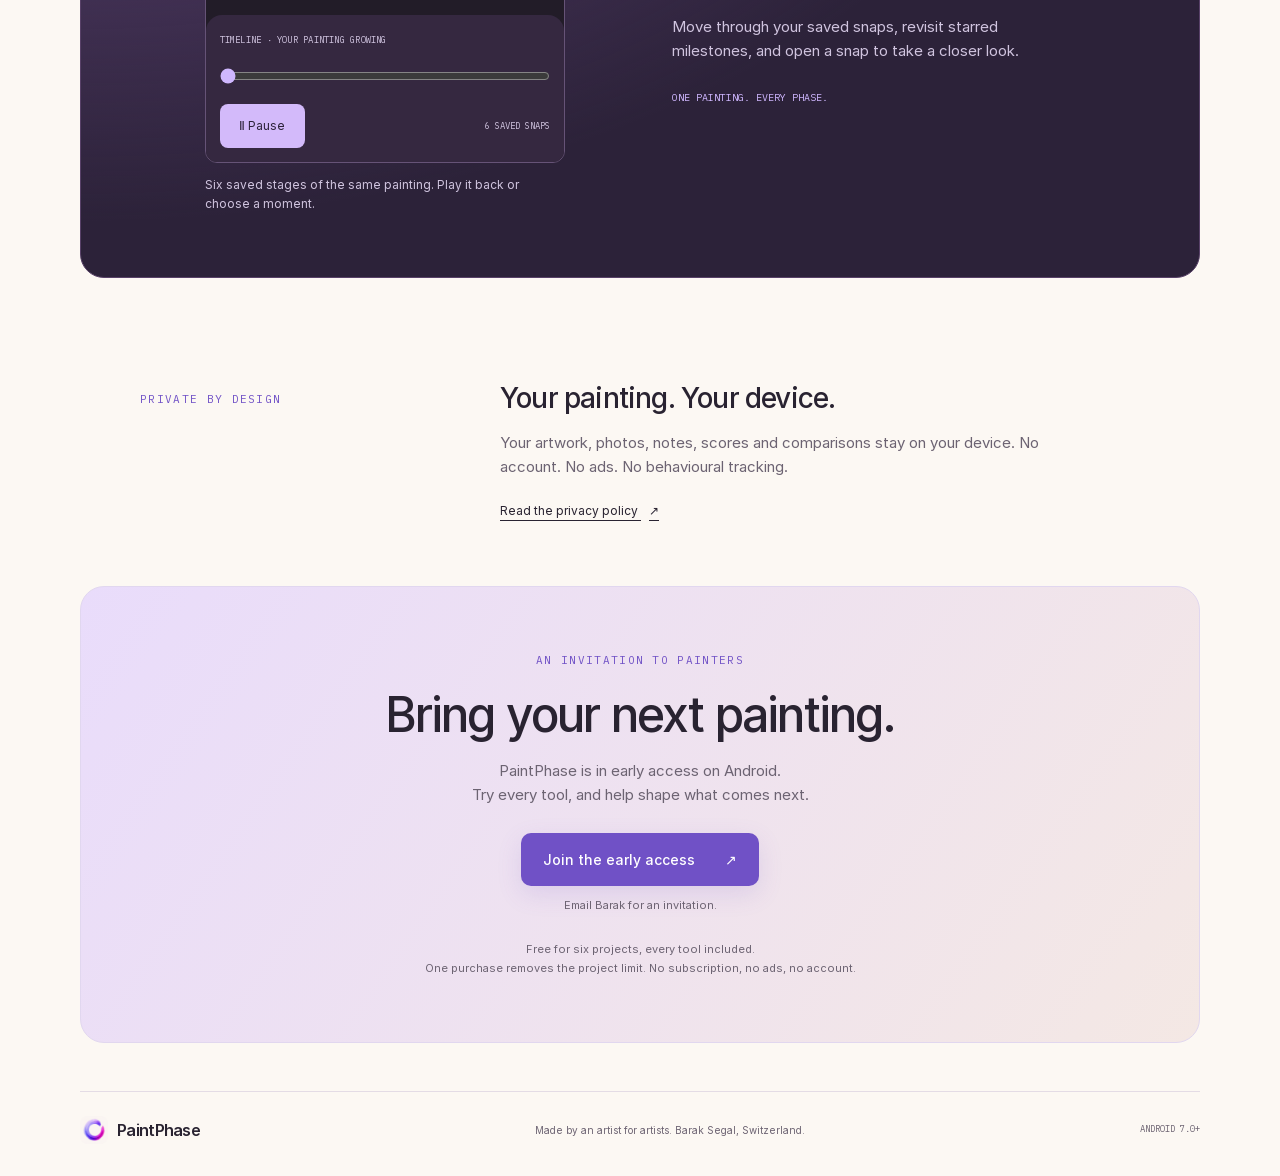
==== commit 64c7f7bf: "Refresh landing page with interactive artwork comparison" ====
--- a/index.html
+++ b/index.html
@@ -5,7 +5,7 @@
   <meta name="viewport" content="width=device-width, initial-scale=1">
   <meta name="theme-color" content="#FBF6FA">
   <meta name="description" content="Check your painting against its reference. See proportion, value and colour differences while you work. PaintPhase for Android.">
-  <title>PaintPhase — Check your painting against its reference.</title>
+  <title>PaintPhase — See it. Keep painting.</title>
   <link rel="icon" type="image/png" sizes="64x64" href="assets/favicon-ring-v2.png">
   <link rel="stylesheet" href="style.css">
   <script src="site.js" defer></script>
@@ -18,15 +18,25 @@
 </header>
 <main id="main">
   <section class="hero wrap" aria-labelledby="hero-title">
-    <div class="hero-heading"><span class="eyebrow">A FRESH LOOK AT YOUR PAINTING</span><h1 id="hero-title">Check your painting<br> against its <span>reference.</span></h1><p>See proportion, value and colour<br class="desktop-break"> differences while you work.</p><p class="hero-free mono">FREE FOR 6 PROJECTS · EVERY TOOL INCLUDED</p></div>
+    <div class="hero-heading"><span class="eyebrow">A FRESH LOOK AT YOUR PAINTING</span><h1 id="hero-title">See it.<br><span>Keep painting.</span></h1><p>A fresh pair of eyes, right at your easel. Compare your painting with its reference to spot differences in shape, value and colour.</p><div class="hero-actions"><a class="cta" href="mailto:paintphase.support@gmail.com?subject=PaintPhase%20early%20access&amp;body=Hi%20Barak%2C%0A%0AI%27d%20like%20to%20join%20PaintPhase%20early%20access.%0A">Join early access <span aria-hidden="true">↗</span></a><a class="quiet-link" href="#how-it-works">See how it works ↓</a></div><p class="hero-free mono">FREE FOR 6 PROJECTS · EVERY TOOL INCLUDED</p><span class="hero-platform">Android · No subscription · No account</span></div>
+    <figure class="comparison-demo">
+      <div class="comparison-stage" style="--reveal:50%">
+        <img src="assets/comparison-reference.jpg" width="1080" height="720" alt="Reference photograph for the portrait painting" fetchpriority="high">
+        <img class="comparison-painting" src="assets/comparison-painting.jpg" width="1080" height="720" alt="Barak’s portrait painting, aligned with the reference photograph" fetchpriority="high">
+        <div class="comparison-labels" aria-hidden="true"><span>Painting</span><span>Reference</span></div>
+        <div class="comparison-divider" aria-hidden="true"><span>↔</span></div>
+        <input id="comparison-position" type="range" min="0" max="100" value="50" aria-label="Reveal painting over reference" aria-describedby="comparison-caption" aria-valuetext="50% painting, 50% reference" hidden>
+      </div>
+      <figcaption id="comparison-caption"><span class="comparison-instruction">Painting &amp; reference, side by side.</span><span class="mono">REAL PAINTING. FRESH PERSPECTIVE.</span></figcaption>
+    </figure>
+  </section>
+
+  <section id="how-it-works" class="journey wrap section" aria-labelledby="journey-title">
+    <div class="section-top"><span class="eyebrow">AT THE EASEL</span><h2 id="journey-title">A little perspective.<br>Then back to your brush.</h2><p>Snap your painting. Align it with your reference. See what needs a closer look.</p></div>
     <div class="viewfinder hero-film">
       <video id="studio-video" autoplay loop muted playsinline preload="metadata" poster="assets/studio-poster.jpg" aria-label="PaintPhase comparing a portrait painting with its reference photograph"><source src="assets/studio-loop-1920.mp4" type="video/mp4"></video>
     </div>
     <div class="film-caption"><span class="mono">SNAP. COMPARE. KEEP PAINTING.</span><button id="motion" class="text-button" aria-label="Pause comparison animation">Ⅱ <span>Pause</span></button></div>
-  </section>
-
-  <section id="how-it-works" class="journey wrap section" aria-labelledby="journey-title">
-    <div class="section-top"><span class="eyebrow">AT THE EASEL</span><h2 id="journey-title">Snap. Align. Compare.</h2><p>Photograph your painting, line it up with your reference,<br> and take a closer look. Then get back to painting.</p></div>
     <p class="swipe-hint mono">SWIPE THROUGH THE SESSION →</p>
     <div class="sequence" tabindex="0" role="region" aria-label="Snap, Align, Compare — swipe or use arrow keys to explore">
       <figure><figcaption><span class="step">01</span><h3>Snap</h3><span class="connector" aria-hidden="true">→</span></figcaption><div class="screen"><img src="assets/snap.png" width="1080" height="2244" alt="PaintPhase Studio showing a portrait reference beside the painting" loading="lazy"></div><p>Photograph your painting.</p></figure>
@@ -36,7 +46,7 @@
     <p class="experimental-key">The beaker marks experimental tools. Check the corners suggested by Find painting before comparing.</p>
   </section>
 
-  <section id="tools" class="study section wrap" aria-labelledby="study-title"><div class="study-layout">
+  <section id="tools" class="study section wrap dark-panel" aria-labelledby="study-title"><div class="study-layout">
     <div class="study-copy"><span class="eyebrow">BEFORE THE FIRST BRUSHSTROKE</span><h2 id="study-title">Find the shapes.<br> See the structure.</h2><p>Study your reference with Edges and Poster.<br> Add a grid to help place your drawing.</p><div class="tabs" role="tablist" aria-label="Reference study tools"><button id="edges-tab" role="tab" aria-selected="true" aria-controls="study-panel" data-study="edges" tabindex="0">Edges</button><button id="poster-tab" role="tab" aria-selected="false" aria-controls="study-panel" data-study="poster" tabindex="-1">Poster</button></div><p id="study-description" class="tool-note">The photo’s lines, with a grid to guide your drawing.</p><div class="master-study-note"><h3>Start a master study.</h3><p>Want to practise, or don’t have a reference ready? Choose one of the classic paintings included in PaintPhase. Explore its shapes and values, or use it as the reference for your own study.</p></div></div>
     <div id="study-panel" class="study-panel" role="tabpanel" aria-labelledby="edges-tab"><img id="study-image" src="assets/edges.png" width="1080" height="2244" alt="PaintPhase Edges and grid controls, with violet lines describing the portrait" loading="lazy"></div>
   </div></section>
@@ -47,8 +57,8 @@
     <div class="mixing-copy"><span class="eyebrow">FROM COLOUR TO PAINT</span><h2 id="mixing-title">How to mix it. <img class="experimental-mark" src="assets/experimental-flask.svg" width="24" height="24" alt="(experimental)"></h2><p>Find a starting point for your next mix.</p><p>Choose a colour and explore recipes from the paints you own. Adjust an existing mix, or start fresh.</p><p class="mixing-note">Experimental recipes. Try a separate dab, then judge by eye.</p></div>
     <figure class="mixing-shot"><img src="assets/colour-mixing.png" width="1080" height="2160" alt="PaintPhase How to mix it: a target red, a lighter-and-redder adjustment suggestion, and three paint recipes with parts and WANT / GET colour comparisons" loading="lazy"></figure>
   </section>
-  <section id="progress" class="progress section wrap" aria-labelledby="progress-title">
-    <div class="section-top"><span class="eyebrow">EVERY PHASE, TOGETHER</span><h2 id="progress-title">Your progress,<br> all in one place.</h2><p>Play your painting back in Timeline. Every snap stays aligned, so you can see it grow from the first marks to the finishing touches.</p><p>Move through your saved snaps, revisit starred milestones, and open a snap to take a closer look.</p><span class="mono">ONE PAINTING. EVERY PHASE.</span></div>
+  <section id="progress" class="progress section wrap dark-panel" aria-labelledby="progress-title">
+    <div class="section-top"><span class="eyebrow">EVERY PHASE, TOGETHER</span><h2 id="progress-title">Your progress,<br> all in one place.</h2><p>From the first marks to the finishing touches. Play back your saved snaps in Timeline and see how far you’ve come.</p><p>Move through your saved snaps, revisit starred milestones, and open a snap to take a closer look.</p><span class="mono">ONE PAINTING. EVERY PHASE.</span></div>
     <figure class="timeline-shot">
       <div class="timeline-demo" role="group" aria-label="Painting Timeline preview">
         <div class="timeline-meta"><span id="timeline-count">SNAP 1 OF 6</span><time id="timeline-date" datetime="2026-09-04">04 SEP</time></div>
--- a/style.css
+++ b/style.css
@@ -46,3 +46,11 @@
 .master-study-note{margin-top:22px;padding-top:20px;border-top:1px solid #d6cce0}
 .master-study-note h3{font-size:16px;font-weight:600;letter-spacing:-.2px;margin-bottom:8px}
 .study-copy .master-study-note p{font-size:13px;line-height:1.7}
+/* Artwork-led landing page. */
+:root{--paper:#fcf8f3;--ink:#292331;--muted:#6c6372;--line:#e4dce5;--violet:#7051c6;--soft:#eee7f7}
+.mono,.eyebrow{font-family:Plex,monospace}.eyebrow{letter-spacing:.12em;font-size:11px}.wrap{width:min(1120px,calc(100% - 80px))}.masthead{height:90px}.masthead .brand{font-size:23px}.hero{display:grid;grid-template-columns:.85fr 1.2fr;gap:48px;align-items:center;padding-block:76px 66px;position:relative}.hero-heading{text-align:left;margin:0;max-width:none}.hero-heading h1{font-size:clamp(48px,4.8vw,64px);letter-spacing:-3px;line-height:1.03}.hero-heading p{max-width:400px;margin:24px 0 0;font-size:17px;line-height:1.75}.hero-actions{display:flex;flex-wrap:wrap;align-items:center;gap:18px;margin-top:28px}.hero-actions .cta{margin:0;font-size:14px;padding:15px 20px;gap:18px;box-shadow:0 8px 24px #7051c622}.hero-actions .quiet-link{font-size:12px}.hero-heading .hero-free{font-size:9px;margin:25px 0 8px;letter-spacing:0}.hero-platform{font-size:11px;color:var(--muted)}
+.comparison-demo{min-width:0;position:relative}.comparison-demo:before{content:'';position:absolute;inset:-35px -25px;background:radial-gradient(ellipse,#b196df40,transparent 70%);z-index:-1}.comparison-stage{position:relative;overflow:hidden;border-radius:20px;background:var(--dark);box-shadow:0 24px 60px #38254723;aspect-ratio:3/2}.comparison-stage>img{width:100%;height:100%;object-fit:cover}.comparison-painting{position:absolute;inset:0;clip-path:inset(0 calc(100% - var(--reveal)) 0 0)}.comparison-labels{position:absolute;inset:16px 16px auto;display:flex;justify-content:space-between;pointer-events:none}.comparison-labels span{background:#231b2be6;color:#fff;border:1px solid #ffffff40;padding:6px 11px;border-radius:30px;font-size:11px}.comparison-divider{position:absolute;top:0;bottom:0;left:var(--reveal);width:2px;background:#fff;transform:translateX(-50%);pointer-events:none}.comparison-divider span{position:absolute;top:72%;left:50%;transform:translate(-50%,-50%);display:grid;place-items:center;width:44px;height:44px;border-radius:50%;background:#fff;color:var(--violet);font-size:24px;box-shadow:0 2px 14px #0004}.comparison-stage input{position:absolute;inset:0;width:100%;height:100%;margin:0;opacity:0;cursor:ew-resize;touch-action:pan-y}.comparison-stage:has(input:focus-visible){outline:3px solid var(--violet);outline-offset:6px}.comparison-demo figcaption{display:flex;justify-content:space-between;flex-wrap:wrap;gap:8px;margin-top:18px;font-size:12px;color:var(--muted)}.comparison-demo figcaption .mono{font-size:9px;color:var(--violet)}
+h2{font-size:clamp(32px,3.6vw,46px);letter-spacing:-1.8px;line-height:1.15}.section{padding-block:86px}.section-top{max-width:670px;margin-bottom:40px}.section-top p{font-size:16px}.journey{border-top:1px solid var(--line)}.journey .hero-film{max-width:840px}.journey .film-caption{max-width:840px;margin-bottom:40px}.sequence{max-width:840px;gap:52px}.sequence figure{padding:20px;background:#fff9;border:1px solid var(--line);border-radius:16px}.sequence .step{background:var(--soft);border:0}.sequence .screen{max-height:290px;overflow:hidden}.sequence .screen img{margin-bottom:-20%}.experimental-key{max-width:840px}.dark-panel{--ink:#fbf6ff;--muted:#d0c4df;--violet:#cfb7ff;--line:#665377;--soft:#463653;background:radial-gradient(ellipse at top left,#63477d 0,transparent 65%),#2c2239;color:var(--ink);border:1px solid #584168;border-radius:24px}.study{padding:64px 80px}.study-layout{gap:80px}.study-panel{width:260px;border-color:#80698e;transform:rotate(-3deg);box-shadow:12px 20px 0 #ffffff08}.tabs{border-color:#80698e}.tabs button[aria-selected=true]{background:#d3bafa;color:#2c2239}.master-study-note{border-color:#665377}.study-copy .tool-note{min-height:44px}.lenses .section-top{margin-bottom:34px}.lens-frame{max-width:960px;box-shadow:0 20px 50px #38254715}.under-image,.colour-note{max-width:960px}.colour-note{background:#f0eaf5}.mixing{padding:64px 100px;gap:80px}.mixing-shot{box-shadow:0 20px 40px #38254716}.progress{padding:64px 80px;gap:64px;margin-bottom:64px}.timeline-shot{width:360px}.timeline-stage{padding-block:28px}.timeline-controls{background:#352840}.timeline-actions button{background:#d3bafa;color:#2c2239}.timeline-meta>span{background:#463653;color:#e1ceff}.privacy{padding:40px 60px 64px;border-top:0}.invitation{background:linear-gradient(125deg,#e9dcfb,#f4e8e4);padding:64px 24px;border-radius:24px}.invitation h2{font-size:48px}.invitation .cta{box-shadow:0 8px 24px #7051c625}input:focus-visible{outline:3px solid var(--violet);outline-offset:4px}
+@media(max-width:1000px){.wrap{width:calc(100% - 48px)}.hero{gap:30px}.hero-heading h1{font-size:56px}.hero-heading p{font-size:15px}.study,.progress{padding:48px}.study-layout{gap:40px}.mixing{padding-inline:48px}.sequence{gap:24px}.sequence figure{padding:14px}.hero-actions{gap:14px}}
+@media(max-width:700px){.wrap{width:calc(100% - 36px)}.masthead{height:76px}.masthead .brand{font-size:20px}.masthead nav{gap:14px}.masthead nav a{font-size:11px}.masthead nav a:last-child{display:none}.hero{grid-template-columns:1fr;padding-block:40px 42px;gap:32px}.hero-heading h1{font-size:46px;letter-spacing:-2.5px}.hero-heading p{font-size:16px;max-width:430px;margin-top:20px}.hero-heading .eyebrow{font-size:10px}.hero-heading .hero-free{font-size:9px;margin-top:22px}.hero-actions{gap:20px;margin-top:24px}.hero-actions .cta{font-size:13px}.comparison-stage{border-radius:15px}.comparison-demo:before{inset:-15px}.comparison-demo figcaption{font-size:11px}.comparison-demo figcaption .mono{font-size:8px}.comparison-labels{inset:12px 12px auto}.section{padding-block:52px}.section-top{text-align:left}.section-top p{font-size:14px}h2{font-size:34px}.journey .hero-film{margin-inline:0}.journey .film-caption{margin-bottom:28px}.sequence{display:flex;overflow-x:auto;scroll-snap-type:x mandatory;gap:16px;padding-bottom:14px}.sequence figure{flex:0 0 230px;scroll-snap-align:start;padding:16px}.sequence .screen{max-height:320px}.swipe-hint{display:block;font-size:9px;color:var(--muted);margin-bottom:18px}.study{padding:34px 26px}.study-layout{display:flex;flex-direction:column;gap:28px}.study-panel{width:220px;align-self:center}.study-copy h2{font-size:34px}.study-copy .tool-note{min-height:0}.mixing{padding-inline:8px;gap:30px;display:flex;flex-direction:column;align-items:stretch}.mixing-shot{width:250px;align-self:center}.progress{display:flex;flex-direction:column;padding:34px 26px;gap:28px;margin-bottom:24px;align-items:stretch}.timeline-shot{width:360px;align-self:center}.progress .section-top{max-width:none}.privacy{padding:28px 8px 40px;display:block}.privacy h2{margin-top:16px}.invitation{padding:42px 22px}.invitation h2{font-size:36px}.comparison-divider span{width:38px;height:38px}}
+@media(prefers-reduced-motion:reduce){.cta:hover{transform:none}}
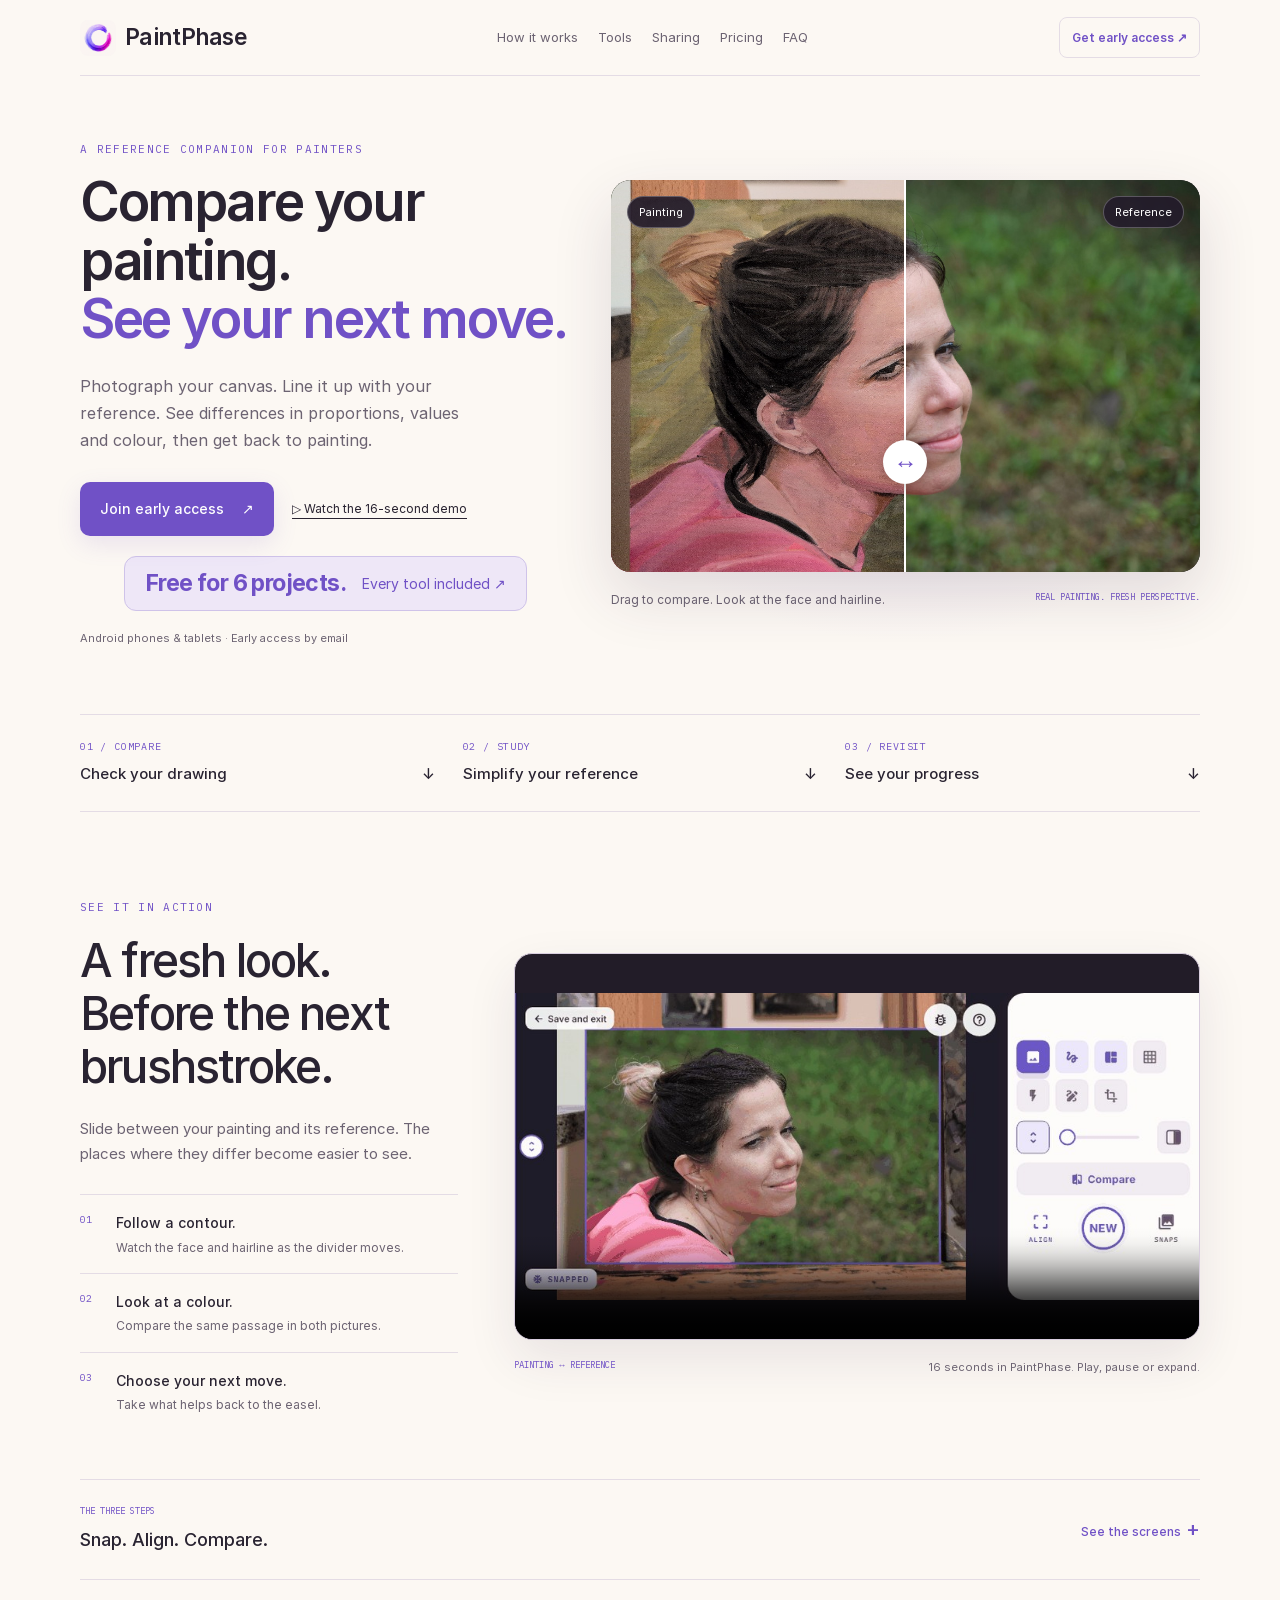
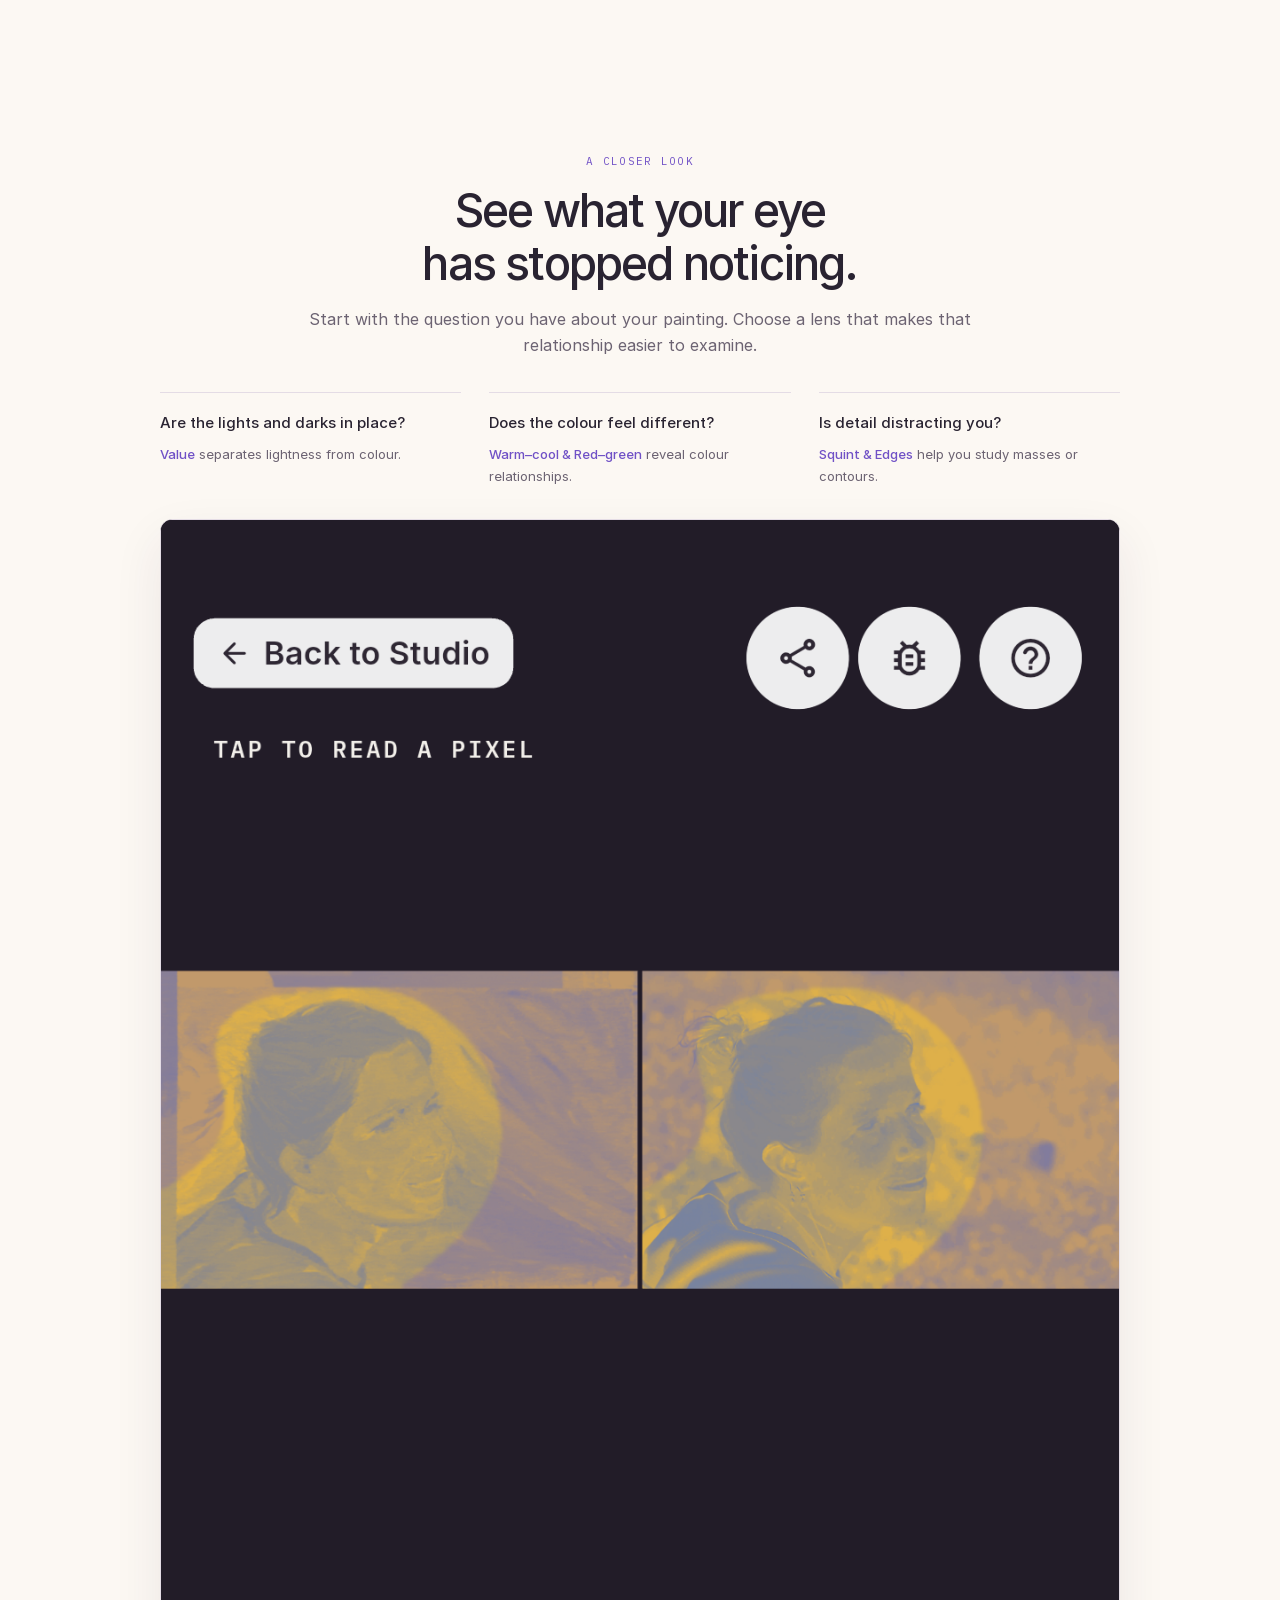
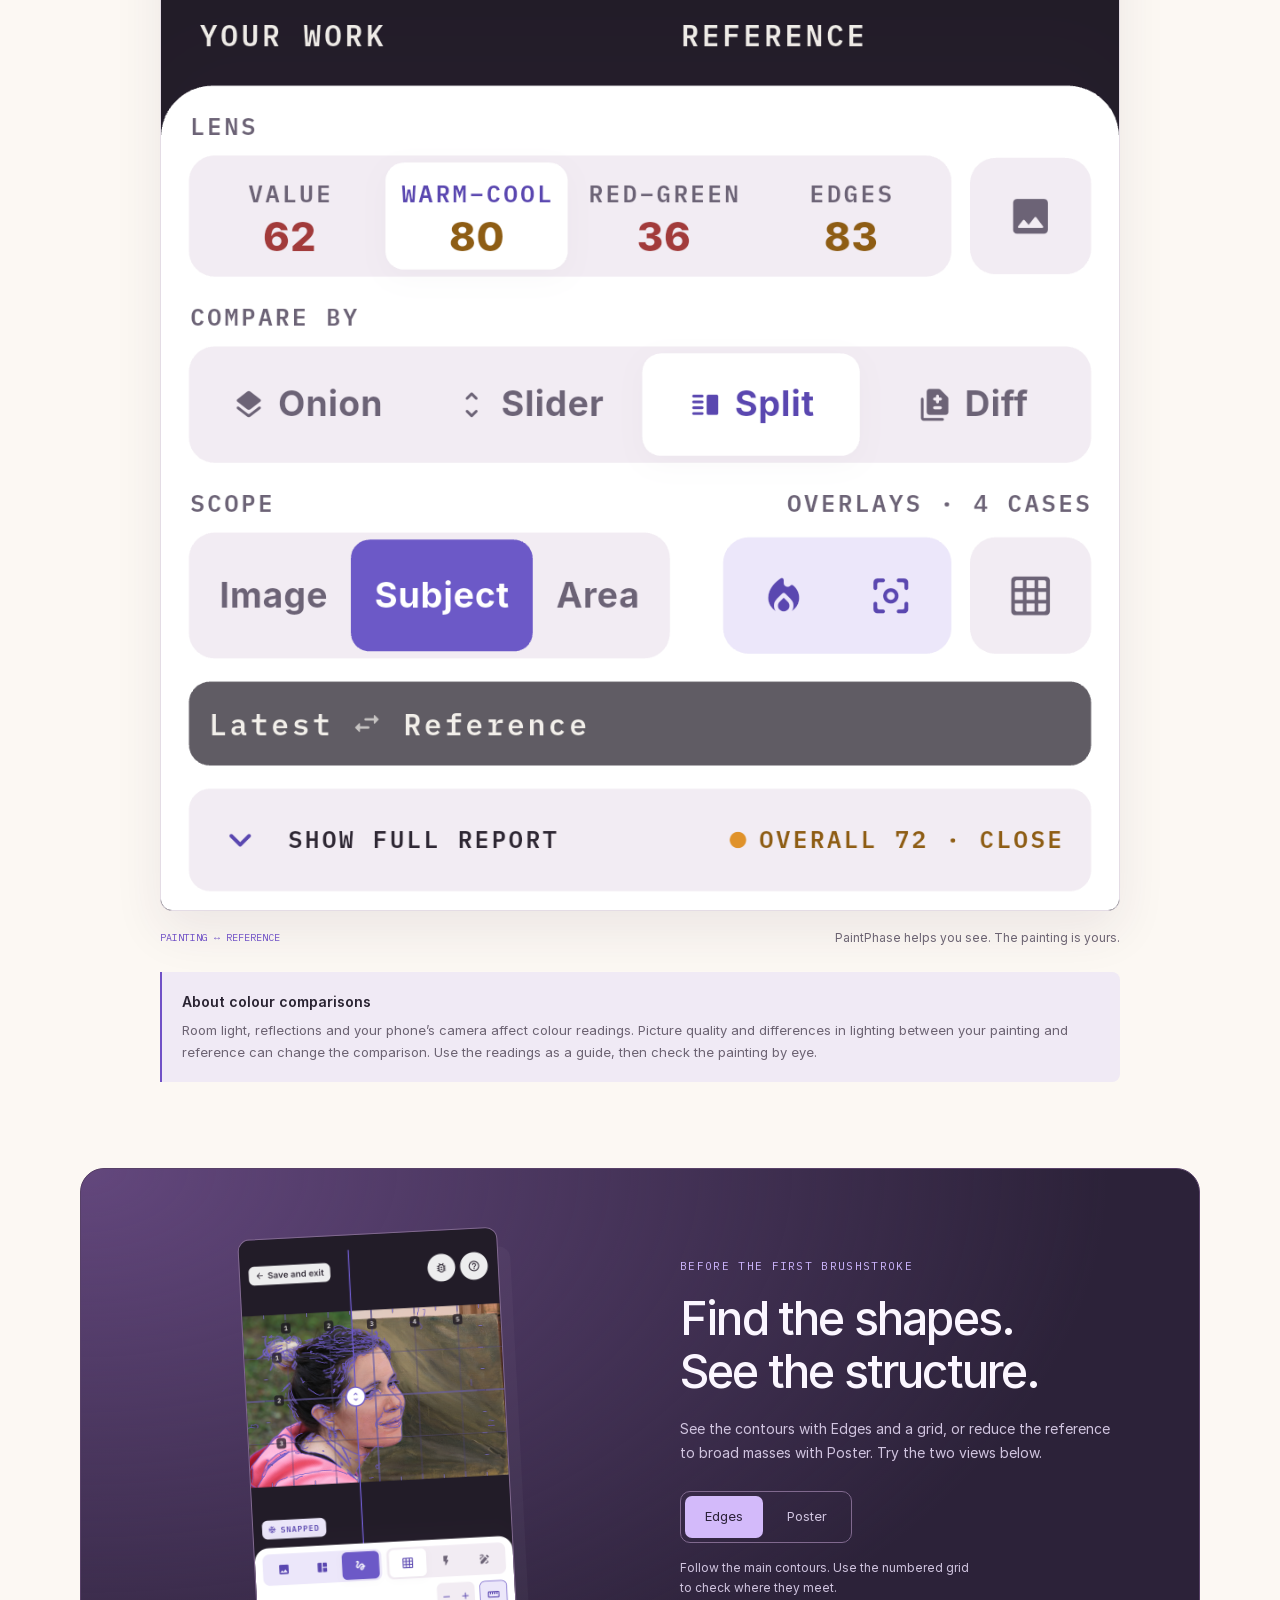
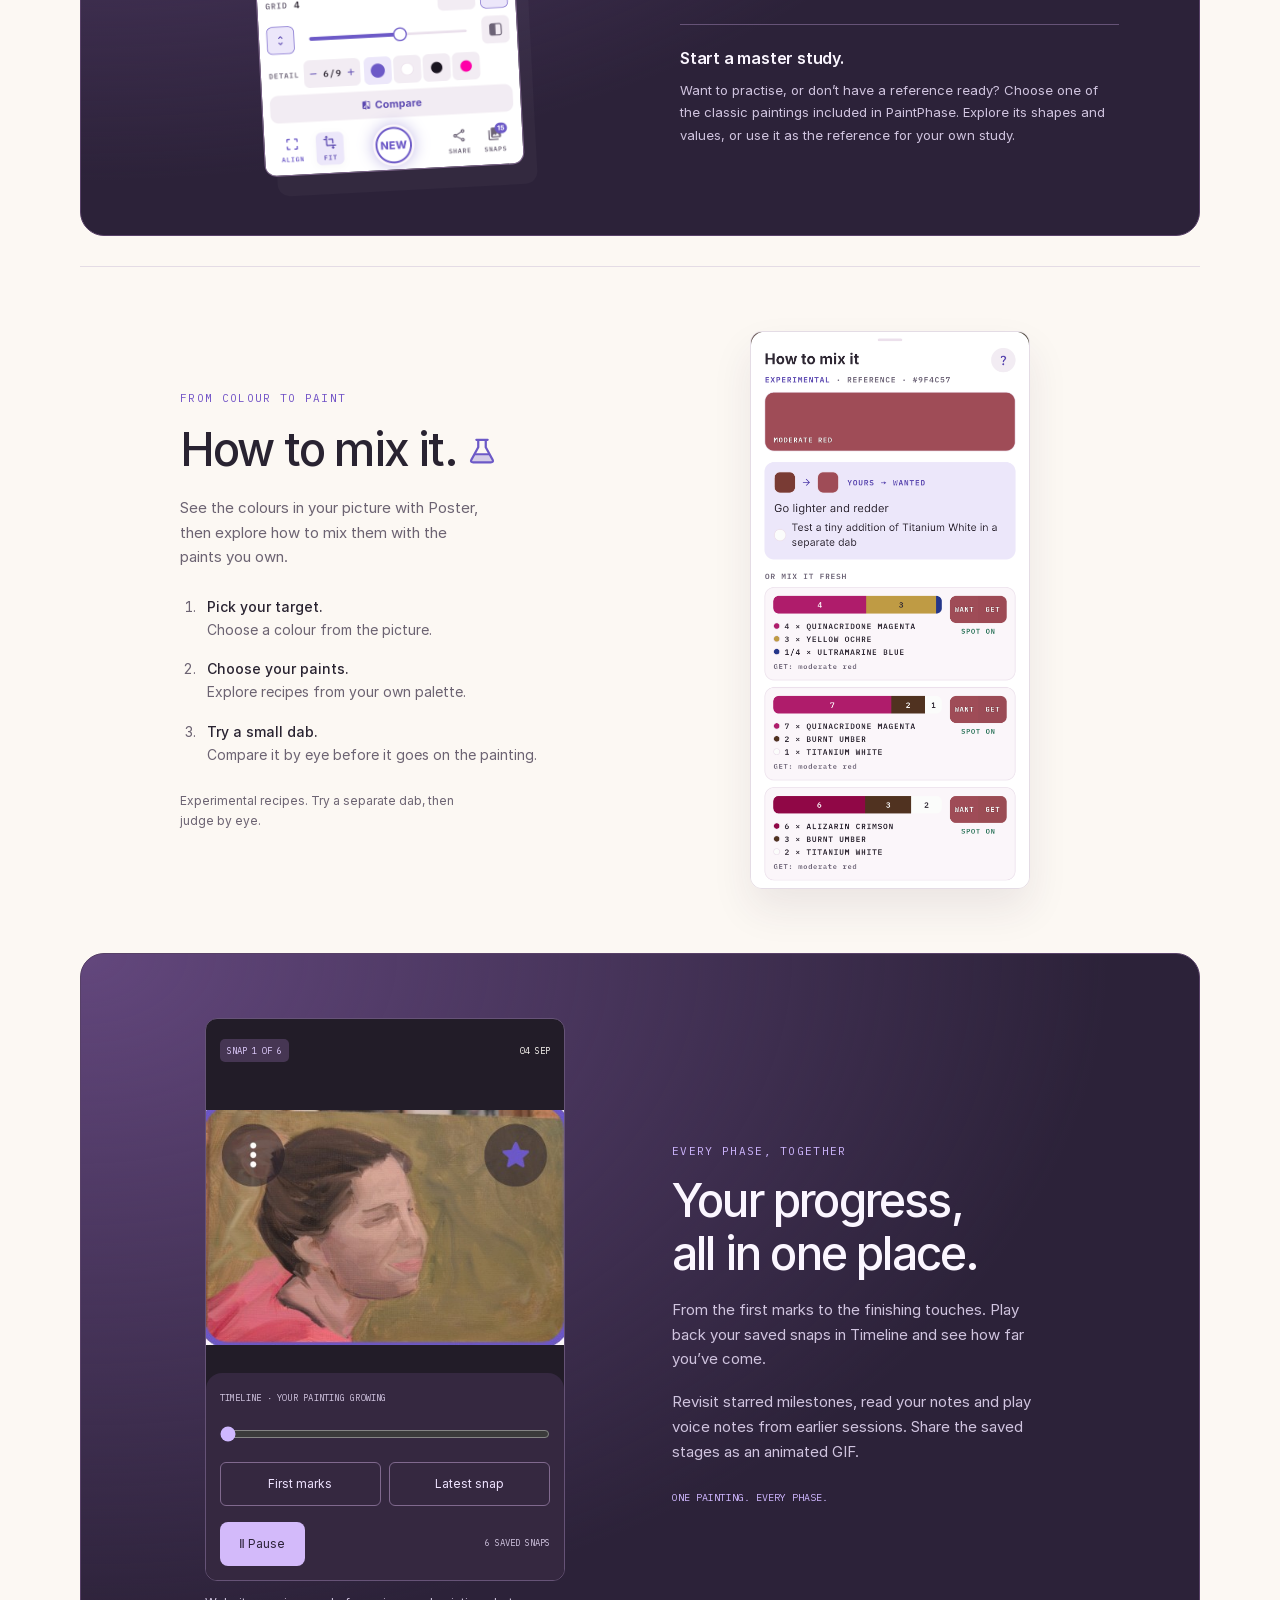
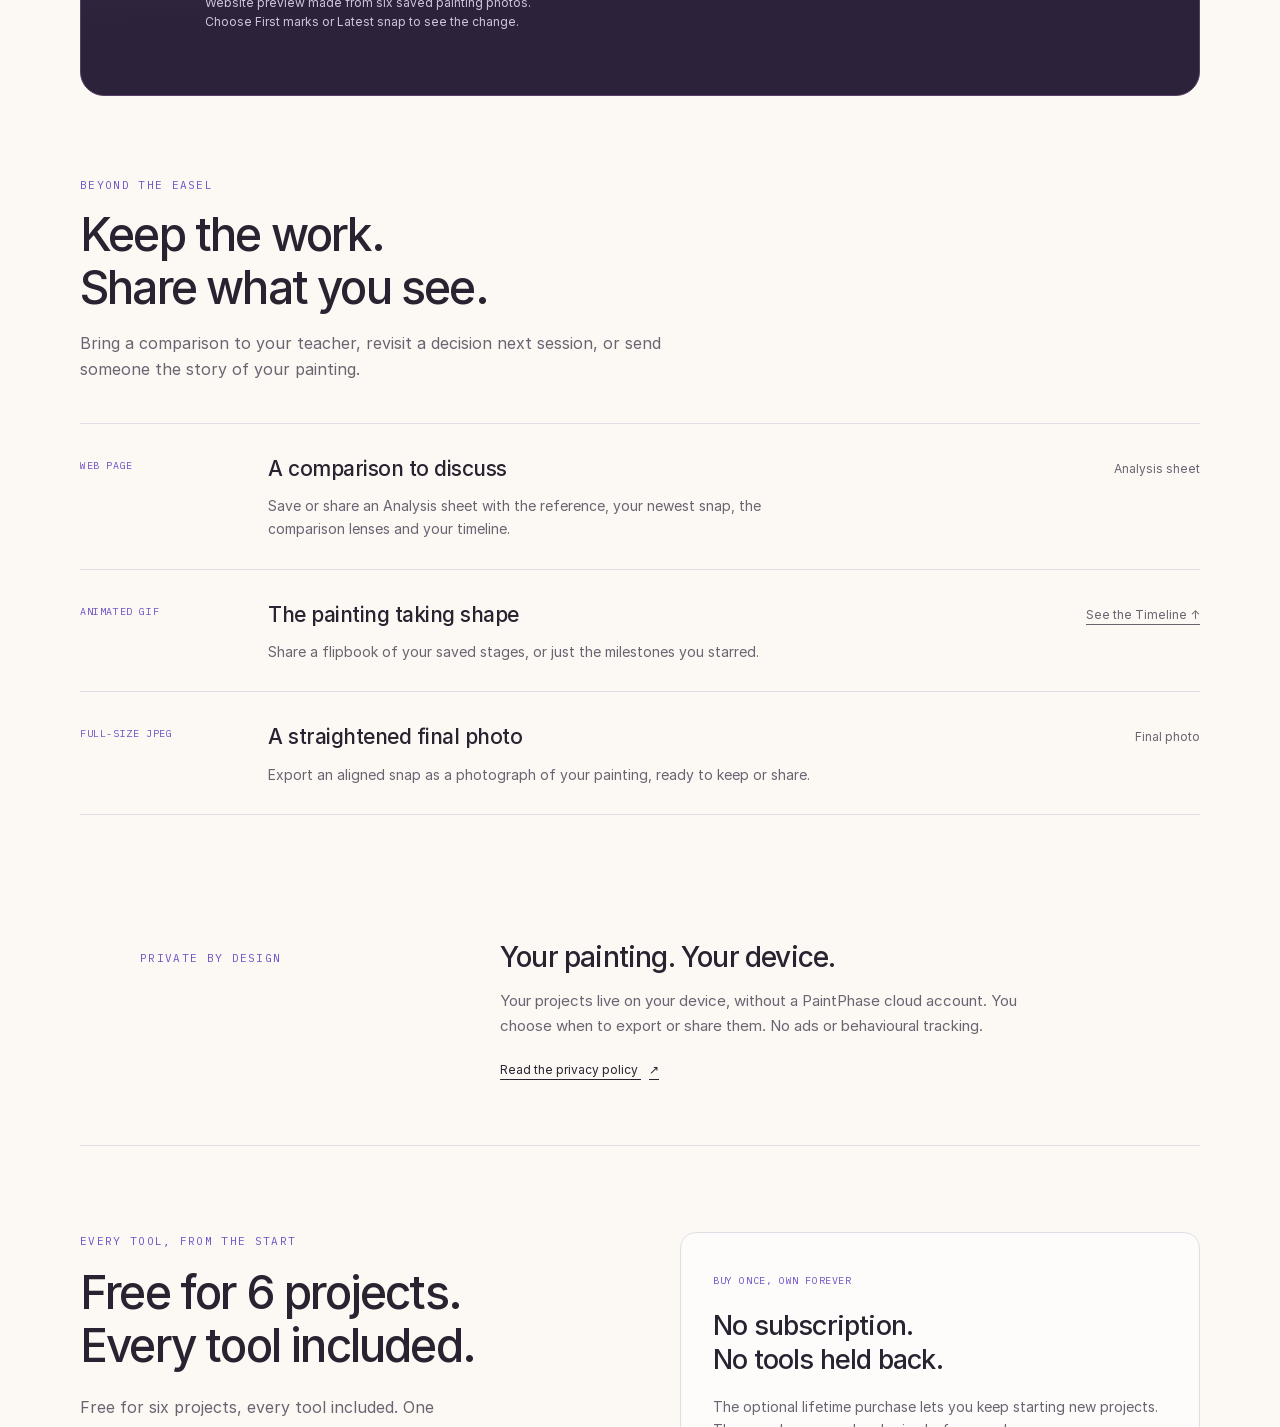
==== commit 6d9167d9: "Ship demonstration-led homepage and prominent six-project free offer" ====
--- a/index.html
+++ b/index.html
@@ -3,9 +3,9 @@
 <head>
   <meta charset="utf-8">
   <meta name="viewport" content="width=device-width, initial-scale=1">
-  <meta name="theme-color" content="#FBF6FA">
+  <meta name="theme-color" content="#fcf8f3">
   <meta name="description" content="Check your painting against its reference. See proportion, value and colour differences while you work. PaintPhase for Android.">
-  <title>PaintPhase — See it. Keep painting.</title>
+  <title>PaintPhase — Compare your painting with its reference</title>
   <link rel="icon" type="image/png" sizes="64x64" href="assets/favicon-ring-v2.png">
   <link rel="stylesheet" href="style.css">
   <script src="site.js" defer></script>
@@ -14,11 +14,11 @@
 <a class="skip" href="#main">Skip to content</a>
 <header class="masthead wrap">
   <a class="brand" href="#" aria-label="PaintPhase home"><img src="assets/icon.png" width="36" height="36" alt="">PaintPhase</a>
-  <nav aria-label="Page sections"><a href="#how-it-works">How it works</a><a href="#tools">Tools</a><a href="#progress">Progress</a></nav><span class="availability">Android · Early access</span>
+  <nav aria-label="Page sections"><a href="#how-it-works">How it works</a><a href="#tools">Tools</a><a href="#sharing">Sharing</a><a href="#pricing">Pricing</a><a href="#faq">FAQ</a></nav><a class="header-invite" href="#invite-title">Get early access <span aria-hidden="true">↗</span></a>
 </header>
 <main id="main">
   <section class="hero wrap" aria-labelledby="hero-title">
-    <div class="hero-heading"><span class="eyebrow">A FRESH LOOK AT YOUR PAINTING</span><h1 id="hero-title">See it.<br><span>Keep painting.</span></h1><p>A fresh pair of eyes, right at your easel. Compare your painting with its reference to spot differences in shape, value and colour.</p><div class="hero-actions"><a class="cta" href="mailto:paintphase.support@gmail.com?subject=PaintPhase%20early%20access&amp;body=Hi%20Barak%2C%0A%0AI%27d%20like%20to%20join%20PaintPhase%20early%20access.%0A">Join early access <span aria-hidden="true">↗</span></a><a class="quiet-link" href="#how-it-works">See how it works ↓</a></div><p class="hero-free mono">FREE FOR 6 PROJECTS · EVERY TOOL INCLUDED</p><span class="hero-platform">Android · No subscription · No account</span></div>
+    <div class="hero-heading"><span class="eyebrow">A REFERENCE COMPANION FOR PAINTERS</span><h1 id="hero-title">Compare your painting.<br><span>See your next move.</span></h1><p>Photograph your canvas. Line it up with your reference. See differences in proportions, values and colour, then get back to painting.</p><div class="hero-actions"><a class="cta" href="mailto:paintphase.support@gmail.com?subject=PaintPhase%20early%20access&amp;body=Hi%20Barak%2C%0A%0AI%27d%20like%20to%20join%20PaintPhase%20early%20access.%0A">Join early access <span aria-hidden="true">↗</span></a><a class="quiet-link" href="#how-it-works">▷ Watch the 16-second demo</a></div><a class="hero-offer" href="#pricing"><strong>Free for 6 projects.</strong><span>Every tool included <span aria-hidden="true">↗</span></span></a><span class="hero-platform">Android phones &amp; tablets · Early access by email</span></div>
     <figure class="comparison-demo">
       <div class="comparison-stage" style="--reveal:50%">
         <img src="assets/comparison-reference.jpg" width="1080" height="720" alt="Reference photograph for the portrait painting" fetchpriority="high">
@@ -31,12 +31,20 @@
     </figure>
   </section>
 
+  <nav class="explore-strip wrap" aria-label="Explore PaintPhase">
+    <a href="#how-it-works"><span class="mono">01 / COMPARE</span>Check your drawing <span aria-hidden="true">↓</span></a>
+    <a href="#tools"><span class="mono">02 / STUDY</span>Simplify your reference <span aria-hidden="true">↓</span></a>
+    <a href="#progress"><span class="mono">03 / REVISIT</span>See your progress <span aria-hidden="true">↓</span></a>
+  </nav>
+
   <section id="how-it-works" class="journey wrap section" aria-labelledby="journey-title">
-    <div class="section-top"><span class="eyebrow">AT THE EASEL</span><h2 id="journey-title">A little perspective.<br>Then back to your brush.</h2><p>Snap your painting. Align it with your reference. See what needs a closer look.</p></div>
-    <div class="viewfinder hero-film">
-      <video id="studio-video" autoplay loop muted playsinline preload="metadata" poster="assets/studio-poster.jpg" aria-label="PaintPhase comparing a portrait painting with its reference photograph"><source src="assets/studio-loop-1920.mp4" type="video/mp4"></video>
+    <div class="demo-layout">
+      <div class="demo-copy"><span class="eyebrow">SEE IT IN ACTION</span><h2 id="journey-title">A fresh look.<br>Before the next<br> brushstroke.</h2><p>Slide between your painting and its reference. The places where they differ become easier to see.</p><ol class="watch-cues"><li><strong>Follow a contour.</strong> Watch the face and hairline as the divider moves.</li><li><strong>Look at a colour.</strong> Compare the same passage in both pictures.</li><li><strong>Choose your next move.</strong> Take what helps back to the easel.</li></ol></div>
+      <figure class="demo-film"><div class="viewfinder hero-film">
+        <video id="studio-video" controls loop muted playsinline preload="metadata" poster="assets/studio-poster.jpg" aria-label="PaintPhase comparison demonstration" aria-describedby="demo-caption"><source src="assets/studio-loop-1920.mp4" type="video/mp4"><a href="assets/studio-loop-1920.mp4">Open the comparison video</a></video>
+      </div><figcaption id="demo-caption"><span class="mono">PAINTING ↔ REFERENCE</span><span>16 seconds in PaintPhase. Play, pause or expand.</span></figcaption></figure>
     </div>
-    <div class="film-caption"><span class="mono">SNAP. COMPARE. KEEP PAINTING.</span><button id="motion" class="text-button" aria-label="Pause comparison animation">Ⅱ <span>Pause</span></button></div>
+    <details class="walkthrough"><summary><span><span class="mono">THE THREE STEPS</span> Snap. Align. Compare.</span><span class="walkthrough-hint">See the screens</span></summary>
     <p class="swipe-hint mono">SWIPE THROUGH THE SESSION →</p>
     <div class="sequence" tabindex="0" role="region" aria-label="Snap, Align, Compare — swipe or use arrow keys to explore">
       <figure><figcaption><span class="step">01</span><h3>Snap</h3><span class="connector" aria-hidden="true">→</span></figcaption><div class="screen"><img src="assets/snap.png" width="1080" height="2244" alt="PaintPhase Studio showing a portrait reference beside the painting" loading="lazy"></div><p>Photograph your painting.</p></figure>
@@ -44,21 +52,23 @@
       <figure><figcaption><span class="step">03</span><h3>Compare</h3></figcaption><div class="screen"><img src="assets/compare.png" width="1080" height="2244" alt="A close comparison of the painted face and reference, with a movable divider and colour samples" loading="lazy"></div><p>Slide between painting and reference. Tap a spot to compare its colour in both pictures.</p></figure>
     </div>
     <p class="experimental-key">The beaker marks experimental tools. Check the corners suggested by Find painting before comparing.</p>
+    </details>
   </section>
 
+  <section id="lenses" class="lenses wrap section" aria-labelledby="lenses-title"><div class="section-top"><span class="eyebrow">A CLOSER LOOK</span><h2 id="lenses-title">See what your eye<br> has stopped noticing.</h2><p>Start with the question you have about your painting. Choose a lens that makes that relationship easier to examine.</p></div><dl class="lens-guide"><div><dt>Are the lights and darks in place?</dt><dd><strong>Value</strong> separates lightness from colour.</dd></div><div><dt>Does the colour feel different?</dt><dd><strong>Warm–cool &amp; Red–green</strong> reveal colour relationships.</dd></div><div><dt>Is detail distracting you?</dt><dd><strong>Squint &amp; Edges</strong> help you study masses or contours.</dd></div></dl><figure class="lens-frame"><picture><source media="(max-width:600px)" srcset="assets/lenses-mobile.png"><img src="assets/lenses.png" width="2424" height="970" alt="Real PaintPhase comparison: painting and reference in the warm–cool lens, with Value, Warm–cool, Red–green and Edges controls" loading="lazy"></picture></figure><div class="under-image"><span class="mono">PAINTING ↔ REFERENCE</span><p>PaintPhase helps you see. The painting is yours.</p></div><aside class="colour-note" aria-label="About colour comparisons"><h3>About colour comparisons</h3><p>Room light, reflections and your phone’s camera affect colour readings. Picture quality and differences in lighting between your painting and reference can change the comparison. Use the readings as a guide, then check the painting by eye.</p></aside></section>
+
   <section id="tools" class="study section wrap dark-panel" aria-labelledby="study-title"><div class="study-layout">
-    <div class="study-copy"><span class="eyebrow">BEFORE THE FIRST BRUSHSTROKE</span><h2 id="study-title">Find the shapes.<br> See the structure.</h2><p>Study your reference with Edges and Poster.<br> Add a grid to help place your drawing.</p><div class="tabs" role="tablist" aria-label="Reference study tools"><button id="edges-tab" role="tab" aria-selected="true" aria-controls="study-panel" data-study="edges" tabindex="0">Edges</button><button id="poster-tab" role="tab" aria-selected="false" aria-controls="study-panel" data-study="poster" tabindex="-1">Poster</button></div><p id="study-description" class="tool-note">The photo’s lines, with a grid to guide your drawing.</p><div class="master-study-note"><h3>Start a master study.</h3><p>Want to practise, or don’t have a reference ready? Choose one of the classic paintings included in PaintPhase. Explore its shapes and values, or use it as the reference for your own study.</p></div></div>
+    <div class="study-copy"><span class="eyebrow">BEFORE THE FIRST BRUSHSTROKE</span><h2 id="study-title">Find the shapes.<br> See the structure.</h2><p>See the contours with Edges and a grid, or reduce the reference to broad masses with Poster. Try the two views below.</p><div class="tabs" role="tablist" aria-label="Reference study tools"><button id="edges-tab" role="tab" aria-selected="true" aria-controls="study-panel" data-study="edges" tabindex="0">Edges</button><button id="poster-tab" role="tab" aria-selected="false" aria-controls="study-panel" data-study="poster" tabindex="-1">Poster</button></div><p id="study-description" class="tool-note">Follow the main contours. Use the numbered grid to check where they meet.</p><div class="master-study-note"><h3>Start a master study.</h3><p>Want to practise, or don’t have a reference ready? Choose one of the classic paintings included in PaintPhase. Explore its shapes and values, or use it as the reference for your own study.</p></div></div>
     <div id="study-panel" class="study-panel" role="tabpanel" aria-labelledby="edges-tab"><img id="study-image" src="assets/edges.png" width="1080" height="2244" alt="PaintPhase Edges and grid controls, with violet lines describing the portrait" loading="lazy"></div>
   </div></section>
 
-  <section class="lenses wrap section" aria-labelledby="lenses-title"><div class="section-top"><span class="eyebrow">A CLOSER LOOK</span><h2 id="lenses-title">See what your eye<br> has stopped noticing.</h2><p>Look beyond the colour. Compare values, warm and cool tones,<br> or the edges that give your painting its shape.</p></div><figure class="lens-frame"><picture><source media="(max-width:600px)" srcset="assets/lenses-mobile.png"><img src="assets/lenses.png" width="2424" height="970" alt="Real PaintPhase comparison: painting and reference in the warm–cool lens, with Value, Warm–cool, Red–green and Edges controls" loading="lazy"></picture></figure><div class="under-image"><span class="mono">PAINTING ↔ REFERENCE</span><p>PaintPhase helps you see. The painting is yours.</p></div><aside class="colour-note" aria-label="About colour comparisons"><h3>About colour comparisons</h3><p>Room light, reflections and your phone’s camera affect colour readings. Picture quality and differences in lighting between your painting and reference can change the comparison. Use the readings as a guide, then check the painting by eye.</p></aside></section>
 
   <section class="mixing wrap section" aria-labelledby="mixing-title">
-    <div class="mixing-copy"><span class="eyebrow">FROM COLOUR TO PAINT</span><h2 id="mixing-title">How to mix it. <img class="experimental-mark" src="assets/experimental-flask.svg" width="24" height="24" alt="(experimental)"></h2><p>Find a starting point for your next mix.</p><p>Choose a colour and explore recipes from the paints you own. Adjust an existing mix, or start fresh.</p><p class="mixing-note">Experimental recipes. Try a separate dab, then judge by eye.</p></div>
+    <div class="mixing-copy"><span class="eyebrow">FROM COLOUR TO PAINT</span><h2 id="mixing-title">How to mix it. <img class="experimental-mark" src="assets/experimental-flask.svg" width="24" height="24" alt="(experimental)"></h2><p>See the colours in your picture with Poster, then explore how to mix them with the paints you own.</p><ol class="mix-steps"><li><strong>Pick your target.</strong> Choose a colour from the picture.</li><li><strong>Choose your paints.</strong> Explore recipes from your own palette.</li><li><strong>Try a small dab.</strong> Compare it by eye before it goes on the painting.</li></ol><p class="mixing-note">Experimental recipes. Try a separate dab, then judge by eye.</p></div>
     <figure class="mixing-shot"><img src="assets/colour-mixing.png" width="1080" height="2160" alt="PaintPhase How to mix it: a target red, a lighter-and-redder adjustment suggestion, and three paint recipes with parts and WANT / GET colour comparisons" loading="lazy"></figure>
   </section>
   <section id="progress" class="progress section wrap dark-panel" aria-labelledby="progress-title">
-    <div class="section-top"><span class="eyebrow">EVERY PHASE, TOGETHER</span><h2 id="progress-title">Your progress,<br> all in one place.</h2><p>From the first marks to the finishing touches. Play back your saved snaps in Timeline and see how far you’ve come.</p><p>Move through your saved snaps, revisit starred milestones, and open a snap to take a closer look.</p><span class="mono">ONE PAINTING. EVERY PHASE.</span></div>
+    <div class="section-top"><span class="eyebrow">EVERY PHASE, TOGETHER</span><h2 id="progress-title">Your progress,<br> all in one place.</h2><p>From the first marks to the finishing touches. Play back your saved snaps in Timeline and see how far you’ve come.</p><p>Revisit starred milestones, read your notes and play voice notes from earlier sessions. Share the saved stages as an animated GIF.</p><span class="mono">ONE PAINTING. EVERY PHASE.</span></div>
     <figure class="timeline-shot">
       <div class="timeline-demo" role="group" aria-label="Painting Timeline preview">
         <div class="timeline-meta"><span id="timeline-count">SNAP 1 OF 6</span><time id="timeline-date" datetime="2026-09-04">04 SEP</time></div>
@@ -67,17 +77,46 @@
           <p class="mono">TIMELINE · YOUR PAINTING GROWING</p>
           <label class="sr-only" for="timeline-position">Choose a saved snap</label>
           <input id="timeline-position" type="range" min="0" max="5" step="1" value="0" aria-valuetext="Snap 1 of 6, 04 SEP">
-          <div class="timeline-actions"><button id="timeline-motion" type="button" aria-label="Play painting timeline">▷ <span>Play</span></button><span class="mono">6 SAVED SNAPS</span></div>
+          <div class="timeline-jumps" hidden><button type="button" data-timeline-jump="0">First marks</button><button type="button" data-timeline-jump="5">Latest snap</button></div><div class="timeline-actions"><button id="timeline-motion" type="button" aria-label="Play painting timeline">▷ <span>Play</span></button><span class="mono">6 SAVED SNAPS</span></div>
         </div>
       </div>
-      <figcaption>Six saved stages of the same painting. Play it back or choose a moment.</figcaption>
+      <figcaption>Website preview made from six saved painting photos. Choose First marks or Latest snap to see the change.</figcaption>
     </figure>
   </section>
 
-  <section class="privacy wrap section" aria-labelledby="privacy-title"><span class="eyebrow">PRIVATE BY DESIGN</span><div><h2 id="privacy-title">Your painting. Your device.</h2><p>Your artwork, photos, notes, scores and comparisons stay on your device. No account. No ads. No behavioural tracking.</p><a class="quiet-link" href="privacy.html">Read the privacy policy <span aria-hidden="true">↗</span></a></div></section>
+  <section id="sharing" class="sharing wrap section" aria-labelledby="sharing-title">
+    <div class="section-top"><span class="eyebrow">BEYOND THE EASEL</span><h2 id="sharing-title">Keep the work.<br>Share what you see.</h2><p>Bring a comparison to your teacher, revisit a decision next session, or send someone the story of your painting.</p></div>
+    <div class="output-list">
+      <article><span class="output-format mono">WEB PAGE</span><div><h3>A comparison to discuss</h3><p>Save or share an Analysis sheet with the reference, your newest snap, the comparison lenses and your timeline.</p></div><span class="output-name">Analysis sheet</span></article>
+      <article><span class="output-format mono">ANIMATED GIF</span><div><h3>The painting taking shape</h3><p>Share a flipbook of your saved stages, or just the milestones you starred.</p></div><a href="#progress" class="quiet-link">See the Timeline ↑</a></article>
+      <article><span class="output-format mono">FULL-SIZE JPEG</span><div><h3>A straightened final photo</h3><p>Export an aligned snap as a photograph of your painting, ready to keep or share.</p></div><span class="output-name">Final photo</span></article>
+    </div>
+  </section>
 
-  <section class="invitation wrap section" aria-labelledby="invite-title"><span class="eyebrow">AN INVITATION TO PAINTERS</span><h2 id="invite-title">Bring your next painting.</h2><p>PaintPhase is in early access on Android.<br> Try every tool, and help shape what comes next.</p><a class="cta" href="mailto:paintphase.support@gmail.com?subject=PaintPhase%20early%20access&amp;body=Hi%20Barak%2C%0A%0AI%27d%20like%20to%20join%20PaintPhase%20early%20access.%0A">Join the early access <span aria-hidden="true">↗</span></a><span class="invitation-note">Email Barak for an invitation.</span><p class="ownership">Free for six projects, every tool included.<br> One purchase removes the project limit. No subscription, no ads, no account.</p></section>
+  <section class="privacy wrap section" aria-labelledby="privacy-title"><span class="eyebrow">PRIVATE BY DESIGN</span><div><h2 id="privacy-title">Your painting. Your device.</h2><p>Your projects live on your device, without a PaintPhase cloud account. You choose when to export or share them. No ads or behavioural tracking.</p><a class="quiet-link" href="privacy.html">Read the privacy policy <span aria-hidden="true">↗</span></a></div></section>
+
+  <section id="pricing" class="pricing wrap section" aria-labelledby="pricing-title">
+    <div><span class="eyebrow">EVERY TOOL, FROM THE START</span><h2 id="pricing-title">Free for 6 projects.<br>Every tool included.</h2><p class="pricing-intro">Free for six projects, every tool included. One purchase removes the project limit.</p><a class="quiet-link" href="#invite-title">Ask for early access ↓</a></div>
+    <div class="purchase-note"><span class="mono">BUY ONCE, OWN FOREVER</span><h3>No subscription.<br>No tools held back.</h3><p>The optional lifetime purchase lets you keep starting new projects. The app shows your local price before you buy.</p><p class="quota-detail">A project counts when you save its fourth snap. Once counted, deleting snaps or the project does not restore that free project. Your existing projects stay accessible.</p></div>
+  </section>
+
+  <section id="faq" class="faq wrap section" aria-labelledby="faq-title">
+    <div class="faq-heading"><span class="eyebrow">BEFORE YOU START</span><h2 id="faq-title">A few practical<br> questions.</h2><p>Something else on your mind?<br><a href="mailto:paintphase.support@gmail.com">Ask Barak</a>.</p></div>
+    <div class="faq-list">
+      <details><summary>Is PaintPhase for painting on a screen?</summary><p>It is a companion for traditional painting from a reference: oils, acrylics, watercolour, gouache, pastel and other media. Your painting stays on the canvas or paper; PaintPhase helps you examine it.</p></details>
+      <details><summary>Do I need a tripod or a projector?</summary><p>No. Photograph your painting, adjust its alignment and compare the still image. You can preview the reference over the camera view before taking the photo.</p></details>
+      <details><summary>Does it work on iPhone or iPad?</summary><p>Early access is currently on Android phones and tablets. There is no iPhone or iPad release available yet.</p></details>
+      <details><summary>Can I trust the colour readings?</summary><p>Use them as a guide. Room light, reflections and the camera affect what the phone sees. Compare under even lighting and check the real painting by eye. Paint-mixing recipes are experimental starting points: test a separate dab first.</p></details>
+      <details><summary>What does “six free projects” mean?</summary><p>Every tool is included. A project uses one of the six free projects when you save its fourth snap. That use is permanent: deleting snaps or projects does not give it back. One optional purchase removes the limit on creating projects.</p></details>
+      <details><summary>Where is my work stored?</summary><p>On your device. There is no PaintPhase cloud account. Export a backup in Settings and keep a copy somewhere safe, especially before changing phones or uninstalling. Sharing a sheet, picture or reel is your choice.</p></details>
+      <details><summary>How do I join early access?</summary><p>Use the early-access button to open an email to Barak. He will reply with the invitation steps for Android. The website does not submit a form or subscribe you to a mailing list.</p></details>
+    </div>
+  </section>
+
+  <section class="maker wrap" aria-label="About the maker"><span class="eyebrow">MADE BY AN ARTIST FOR ARTISTS</span><p>PaintPhase is made by Barak Segal in Switzerland. The portrait at the top of this page is his painting, shown alongside its reference.</p><p>During early access, send Barak what helped, what was confusing, and what you needed at the easel.</p></section>
+
+  <section class="invitation wrap section" aria-labelledby="invite-title"><span class="eyebrow">AN INVITATION TO PAINTERS</span><h2 id="invite-title">Bring your next painting.</h2><p>Bring a reference and a photo of your painting.<br> Try every tool on your Android phone or tablet.</p><a class="cta" href="mailto:paintphase.support@gmail.com?subject=PaintPhase%20early%20access&amp;body=Hi%20Barak%2C%0A%0AI%27d%20like%20to%20join%20PaintPhase%20early%20access.%0A">Join the early access <span aria-hidden="true">↗</span></a><span class="invitation-note">Opens an email to Barak — he replies with the Android invitation steps.</span><p class="ownership">Free for six projects, every tool included.<br> One purchase removes the project limit. No subscription, no ads, no account.</p></section>
 </main>
-<footer class="wrap"><a class="brand" href="#"><img src="assets/icon.png" width="28" height="28" alt="">PaintPhase</a><p>Made by an artist for artists. Barak Segal, Switzerland.</p><span class="mono">ANDROID 7.0+</span></footer>
+<footer class="wrap"><a class="brand" href="#"><img src="assets/icon.png" width="28" height="28" alt="">PaintPhase</a><p>Made by an artist for artists. Barak Segal, Switzerland.</p><nav aria-label="Footer"><a href="privacy.html">Privacy</a><a href="mailto:paintphase.support@gmail.com">Contact Barak</a><a href="#faq">Help &amp; FAQ</a></nav></footer>
 </body>
 </html>
--- a/style.css
+++ b/style.css
@@ -54,3 +54,78 @@
 @media(max-width:1000px){.wrap{width:calc(100% - 48px)}.hero{gap:30px}.hero-heading h1{font-size:56px}.hero-heading p{font-size:15px}.study,.progress{padding:48px}.study-layout{gap:40px}.mixing{padding-inline:48px}.sequence{gap:24px}.sequence figure{padding:14px}.hero-actions{gap:14px}}
 @media(max-width:700px){.wrap{width:calc(100% - 36px)}.masthead{height:76px}.masthead .brand{font-size:20px}.masthead nav{gap:14px}.masthead nav a{font-size:11px}.masthead nav a:last-child{display:none}.hero{grid-template-columns:1fr;padding-block:40px 42px;gap:32px}.hero-heading h1{font-size:46px;letter-spacing:-2.5px}.hero-heading p{font-size:16px;max-width:430px;margin-top:20px}.hero-heading .eyebrow{font-size:10px}.hero-heading .hero-free{font-size:9px;margin-top:22px}.hero-actions{gap:20px;margin-top:24px}.hero-actions .cta{font-size:13px}.comparison-stage{border-radius:15px}.comparison-demo:before{inset:-15px}.comparison-demo figcaption{font-size:11px}.comparison-demo figcaption .mono{font-size:8px}.comparison-labels{inset:12px 12px auto}.section{padding-block:52px}.section-top{text-align:left}.section-top p{font-size:14px}h2{font-size:34px}.journey .hero-film{margin-inline:0}.journey .film-caption{margin-bottom:28px}.sequence{display:flex;overflow-x:auto;scroll-snap-type:x mandatory;gap:16px;padding-bottom:14px}.sequence figure{flex:0 0 230px;scroll-snap-align:start;padding:16px}.sequence .screen{max-height:320px}.swipe-hint{display:block;font-size:9px;color:var(--muted);margin-bottom:18px}.study{padding:34px 26px}.study-layout{display:flex;flex-direction:column;gap:28px}.study-panel{width:220px;align-self:center}.study-copy h2{font-size:34px}.study-copy .tool-note{min-height:0}.mixing{padding-inline:8px;gap:30px;display:flex;flex-direction:column;align-items:stretch}.mixing-shot{width:250px;align-self:center}.progress{display:flex;flex-direction:column;padding:34px 26px;gap:28px;margin-bottom:24px;align-items:stretch}.timeline-shot{width:360px;align-self:center}.progress .section-top{max-width:none}.privacy{padding:28px 8px 40px;display:block}.privacy h2{margin-top:16px}.invitation{padding:42px 22px}.invitation h2{font-size:36px}.comparison-divider span{width:38px;height:38px}}
 @media(prefers-reduced-motion:reduce){.cta:hover{transform:none}}
+
+/* November draft: lead with the task, then explain the tools and ownership. */
+.hero{grid-template-columns:1fr 1.2fr;gap:40px;padding-block:64px}
+.hero-heading h1{font-size:clamp(40px,4.2vw,56px);line-height:1.09;letter-spacing:-2.4px}
+.hero-heading p{font-size:16px;line-height:1.7}
+.masthead nav{gap:20px}.masthead .availability{font-size:11px}
+.questions{display:grid;grid-template-columns:repeat(3,minmax(0,1fr));gap:0;border-top:1px solid var(--line);padding-block:36px 48px}
+.questions-intro{grid-column:1/-1;margin-bottom:28px;display:flex;justify-content:space-between;align-items:center;gap:16px}
+.questions-intro h2{font-size:27px;letter-spacing:-.8px}
+.questions>a{display:block;text-decoration:none;padding:8px 28px 8px 0}
+.questions>a+a{padding-left:28px;border-left:1px solid var(--line)}
+.question-number{font:10px/1.5 Plex,monospace;color:var(--violet)}
+.questions h3{font-size:19px;font-weight:500;letter-spacing:-.45px;margin:13px 0 9px}
+.questions p{font-size:13px;color:var(--muted);max-width:290px}
+.question-link{display:inline-block;margin-top:18px;color:var(--violet);font-size:12px;text-underline-offset:4px}
+.questions a:hover .question-link{text-decoration:underline}
+.journey{border-top:1px solid var(--line)}
+.study{margin-bottom:30px}.study-copy .tool-note{min-height:44px}
+.sharing{padding-top:16px}.sharing .section-top{margin-left:0;text-align:left;max-width:620px}
+.output-list{border-top:1px solid var(--line)}
+.output-list article{display:grid;grid-template-columns:160px 1fr 160px;gap:28px;align-items:start;padding:28px 0;border-bottom:1px solid var(--line)}
+.output-format{font-size:10px;letter-spacing:.06em;color:var(--violet);padding-top:6px}
+.output-list h3{font-size:21px;font-weight:500;letter-spacing:-.5px;margin-bottom:8px}
+.output-list p{font-size:14px;max-width:550px;color:var(--muted)}
+.output-name,.output-list .quiet-link{font-size:12px;color:var(--muted);text-align:right;padding-top:7px}
+.pricing{display:grid;grid-template-columns:1fr 1fr;gap:80px;border-top:1px solid var(--line)}
+.pricing h2{margin:16px 0 22px}.pricing-intro{max-width:390px;color:var(--muted);margin-bottom:24px}
+.purchase-note{padding:32px;border:1px solid var(--line);border-radius:16px;background:#fff9}
+.purchase-note>.mono{font-size:10px;color:var(--violet);letter-spacing:.06em}
+.purchase-note h3{font-size:27px;font-weight:500;letter-spacing:-.8px;line-height:1.25;margin:18px 0}
+.purchase-note p{color:var(--muted);font-size:14px}.purchase-note .quota-detail{font-size:12px;border-top:1px solid var(--line);padding-top:18px;margin-top:22px}
+.faq{display:grid;grid-template-columns:1fr 1.5fr;gap:70px;border-top:1px solid var(--line);padding-top:64px}
+.faq h2{margin-top:16px}.faq-heading p{margin-top:22px;font-size:14px;color:var(--muted)}
+.faq-heading a{text-underline-offset:4px}.faq-list details{border-bottom:1px solid var(--line)}
+.faq-list details:first-child{border-top:1px solid var(--line)}
+.faq-list summary{cursor:pointer;min-height:60px;padding:20px 24px 20px 0;font-size:15px;font-weight:500;list-style:none;position:relative}
+.faq-list summary::-webkit-details-marker{display:none}.faq-list summary::after{content:'+';position:absolute;right:1px;top:18px;color:var(--violet);font-size:20px;font-weight:400}
+.faq-list details[open]>summary::after{content:'−'}.faq-list summary:focus-visible{outline:3px solid var(--violet);outline-offset:4px}
+.faq-list details p{padding:0 26px 22px 0;font-size:14px;line-height:1.75;color:var(--muted)}
+.maker{display:grid;grid-template-columns:1fr 1.5fr;gap:16px 70px;padding-bottom:64px}
+.maker>.eyebrow{grid-row:1/3;padding-top:4px}.maker p{grid-column:2;max-width:640px;font-size:14px;color:var(--muted)}
+@media(max-width:1000px){.masthead nav{gap:14px}.masthead .availability{display:none}.hero-heading h1{font-size:44px}.pricing{gap:40px}.output-list article{grid-template-columns:130px 1fr 125px;gap:20px}.faq,.maker{gap:24px 40px}}
+@media(max-width:700px){.masthead{height:auto;min-height:94px;flex-wrap:wrap;gap:4px;padding-block:16px 10px}.masthead nav{flex-basis:100%;justify-content:space-between;gap:12px}.masthead nav a{padding:8px 0}.masthead nav a:last-child{display:block}.hero{grid-template-columns:1fr;padding-block:36px 40px;gap:30px}.hero-heading h1{font-size:clamp(34px,9vw,46px);letter-spacing:-1.7px}.hero-heading p{font-size:15px}.questions{grid-template-columns:1fr;padding-block:30px}.questions-intro{display:block;margin-bottom:14px}.questions-intro h2{margin-top:10px}.questions>a,.questions>a+a{padding:22px 0;border-left:0;border-bottom:1px solid var(--line)}.questions>a:last-child{border-bottom:0}.questions p{max-width:440px}.question-link{margin-top:10px}.sharing{padding-top:24px}.output-list article{grid-template-columns:1fr;gap:10px;padding-block:24px}.output-name,.output-list .quiet-link{text-align:left;padding:0}.output-list h3{font-size:22px}.pricing{grid-template-columns:1fr;gap:28px}.purchase-note{padding:26px}.faq{grid-template-columns:1fr;gap:28px;padding-top:42px}.faq-heading h2 br{display:none}.faq-list summary{font-size:14px}.maker{grid-template-columns:1fr;gap:14px;padding-bottom:42px}.maker>.eyebrow,.maker p{grid-column:1;grid-row:auto}.hero-free{line-height:1.8!important}}
+/* Demonstrations lead; detail opens when the visitor wants it. */
+.explore-strip{display:grid;grid-template-columns:repeat(3,minmax(0,1fr));border-block:1px solid var(--line);padding-block:24px;gap:28px}
+.explore-strip a{display:grid;grid-template-columns:1fr auto;gap:7px;text-decoration:none;font-size:15px;font-weight:500}
+.explore-strip .mono{grid-column:1/-1;font-size:10px;color:var(--violet);letter-spacing:.08em}
+.explore-strip a:hover{color:var(--violet)}
+.demo-layout{display:grid;grid-template-columns:.8fr 1.45fr;align-items:center;gap:56px}
+.demo-copy h2{margin:18px 0 24px}.demo-copy>p{color:var(--muted);font-size:15px;max-width:350px}
+.watch-cues{list-style:none;counter-reset:cues;padding:0;margin:28px 0 0}
+.watch-cues li{counter-increment:cues;position:relative;padding:16px 0 16px 36px;border-top:1px solid var(--line);font-size:12px;color:var(--muted);line-height:1.65}
+.watch-cues li:before{content:'0' counter(cues);position:absolute;left:0;top:18px;font:10px Plex,monospace;color:var(--violet)}
+.watch-cues strong{display:block;color:var(--ink);font-size:14px;font-weight:500;margin-bottom:3px}
+.demo-film{min-width:0}.demo-film .viewfinder{width:100%;margin:0;border-radius:18px;box-shadow:0 20px 50px #38254718;background:var(--dark)}
+.demo-film video{display:block;width:100%;height:auto;aspect-ratio:16/9;object-fit:contain}
+.demo-film figcaption{display:flex;flex-wrap:wrap;justify-content:space-between;gap:12px;font-size:11px;color:var(--muted);margin-top:18px}.demo-film figcaption .mono{font-size:9px;color:var(--violet)}
+.walkthrough{border-block:1px solid var(--line);margin-top:48px}.walkthrough>summary{display:flex;justify-content:space-between;align-items:center;gap:20px;cursor:pointer;padding:24px 0;list-style:none;font-size:18px;font-weight:500}.walkthrough>summary::-webkit-details-marker{display:none}.walkthrough>summary .mono{display:block;font-size:9px;color:var(--violet);margin-bottom:6px}.walkthrough-hint{font-size:12px;color:var(--violet)}.walkthrough-hint:after{content:' +';font-size:20px}.walkthrough[open] .walkthrough-hint:after{content:' −'}.walkthrough .sequence{margin-top:12px}.walkthrough .experimental-key{padding-bottom:24px}.journey{border-top:0}.timeline-shot{max-width:100%}
+@media(min-width:701px){.masthead{position:sticky;top:0;z-index:10;background:#fcf8f3f5;backdrop-filter:blur(12px);height:76px;border-bottom:1px solid var(--line)}html{scroll-padding-top:100px}}
+@media(max-width:900px){.demo-layout{gap:30px;grid-template-columns:1fr 1.3fr}.demo-copy h2{font-size:34px}}
+@media(max-width:700px){.explore-strip{gap:16px;padding-block:20px}.explore-strip a{font-size:12px;line-height:1.5;display:block}.explore-strip .mono{display:block;font-size:8px;margin-bottom:7px}.explore-strip a>span:last-child{display:none}.demo-layout{display:flex;flex-direction:column;align-items:stretch;gap:26px}.demo-copy h2 br:last-child{display:none}.demo-copy h2{font-size:34px}.demo-copy>p{max-width:100%}.watch-cues{display:none}.demo-film figcaption{font-size:10px}.walkthrough{margin-top:30px}.walkthrough>summary{font-size:16px}.walkthrough-hint{font-size:11px;white-space:nowrap}}
+/* Section review: give each tool a use, each action an obvious next step. */
+.header-invite{font-size:12px;color:var(--violet);font-weight:600;text-decoration:none;padding:10px 12px;border:1px solid var(--line);border-radius:8px;white-space:nowrap}
+.lens-guide{display:grid;grid-template-columns:repeat(3,minmax(0,1fr));gap:28px;margin:0 auto 32px;max-width:960px;text-align:left}
+.lens-guide>div{border-top:1px solid var(--line);padding-top:18px}.lens-guide dt{font-size:15px;font-weight:500;margin-bottom:8px}.lens-guide dd{margin:0;font-size:13px;color:var(--muted)}.lens-guide strong{font-weight:500;color:var(--violet)}
+.mix-steps{padding-left:20px;margin:25px 0;color:var(--muted);font-size:14px}.mix-steps li{padding-left:7px;margin-block:16px}.mix-steps strong{display:block;color:var(--ink);font-weight:500}
+.timeline-jumps{display:flex;gap:8px;margin:10px 0 16px}.timeline-jumps[hidden]{display:none}.timeline-jumps button{flex:1;border:1px solid #80698e;border-radius:6px;padding:8px;min-height:44px;background:transparent;color:#efe3ff;font-size:12px}.timeline-jumps button:hover{background:#463653}
+footer nav{display:flex;flex-wrap:wrap;gap:20px;font-size:12px}footer nav a{text-underline-offset:4px}
+.walkthrough summary:focus-visible{outline:3px solid var(--violet);outline-offset:4px}
+@media(max-width:1000px){.masthead nav{gap:12px}.header-invite{font-size:11px;padding:8px}}
+@media(max-width:700px){.header-invite{position:absolute;right:0;top:17px}.masthead{position:relative}.lens-guide{grid-template-columns:1fr;gap:15px}.lens-guide>div{padding-top:15px}.lens-guide dt{font-size:14px;margin-bottom:4px}.mix-steps{font-size:13px}.invitation-note{max-width:260px;margin-inline:auto}.watch-cues{display:block;margin-top:20px}.watch-cues li{padding-block:10px}.watch-cues li:before{top:13px}footer nav{justify-content:center;gap:18px}}
+
+/* Put the free offer alongside the primary invitation. */
+.hero-offer{display:flex;flex-wrap:wrap;align-items:center;justify-content:center;gap:4px 16px;width:fit-content;max-width:100%;margin:20px auto 12px;padding:12px 20px;border:1px solid #cfc3e9;border-radius:12px;background:var(--soft);color:var(--violet);text-decoration:none}.hero-offer strong{font-size:23px;line-height:1.3;letter-spacing:-.6px}.hero-offer>span{font-size:14px}.hero-offer:hover{border-color:var(--violet)}
+@media(max-width:600px){.hero-offer{flex-direction:column;padding:12px 18px}.hero-offer strong{font-size:22px}}
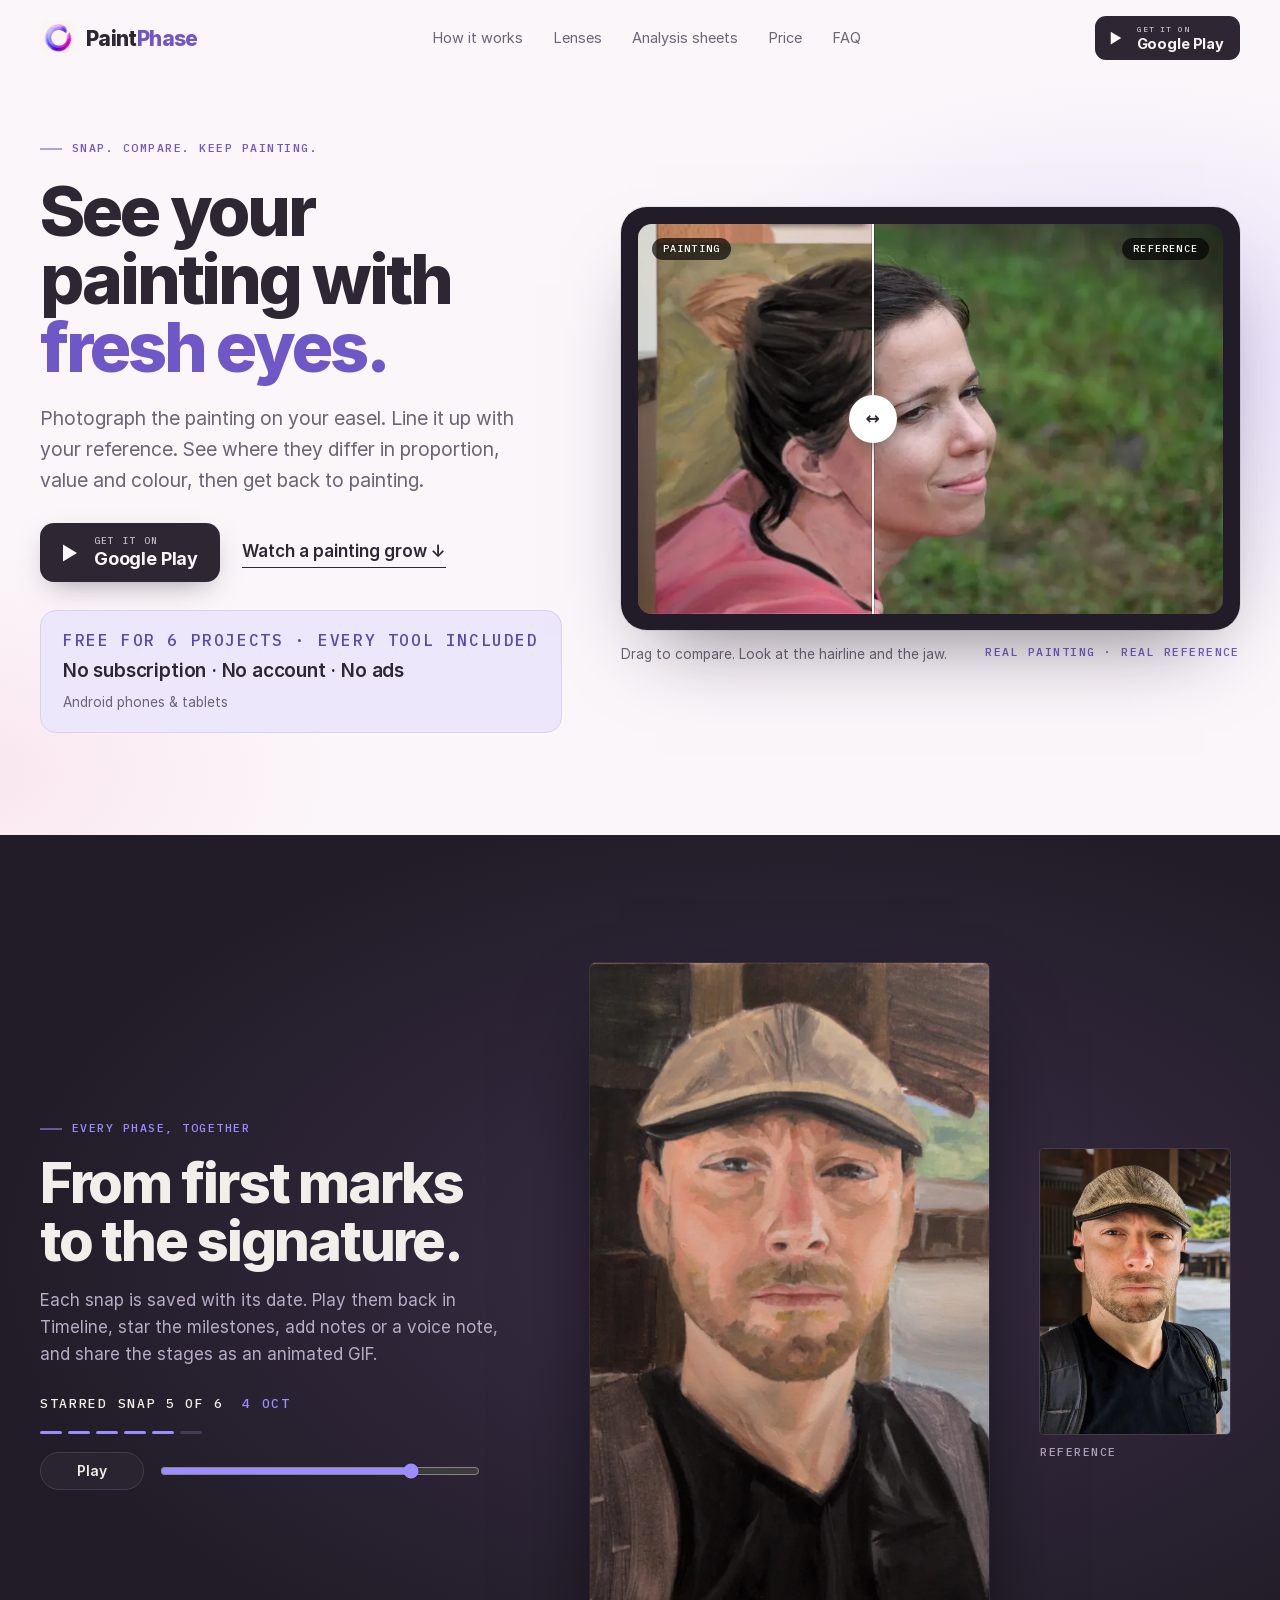
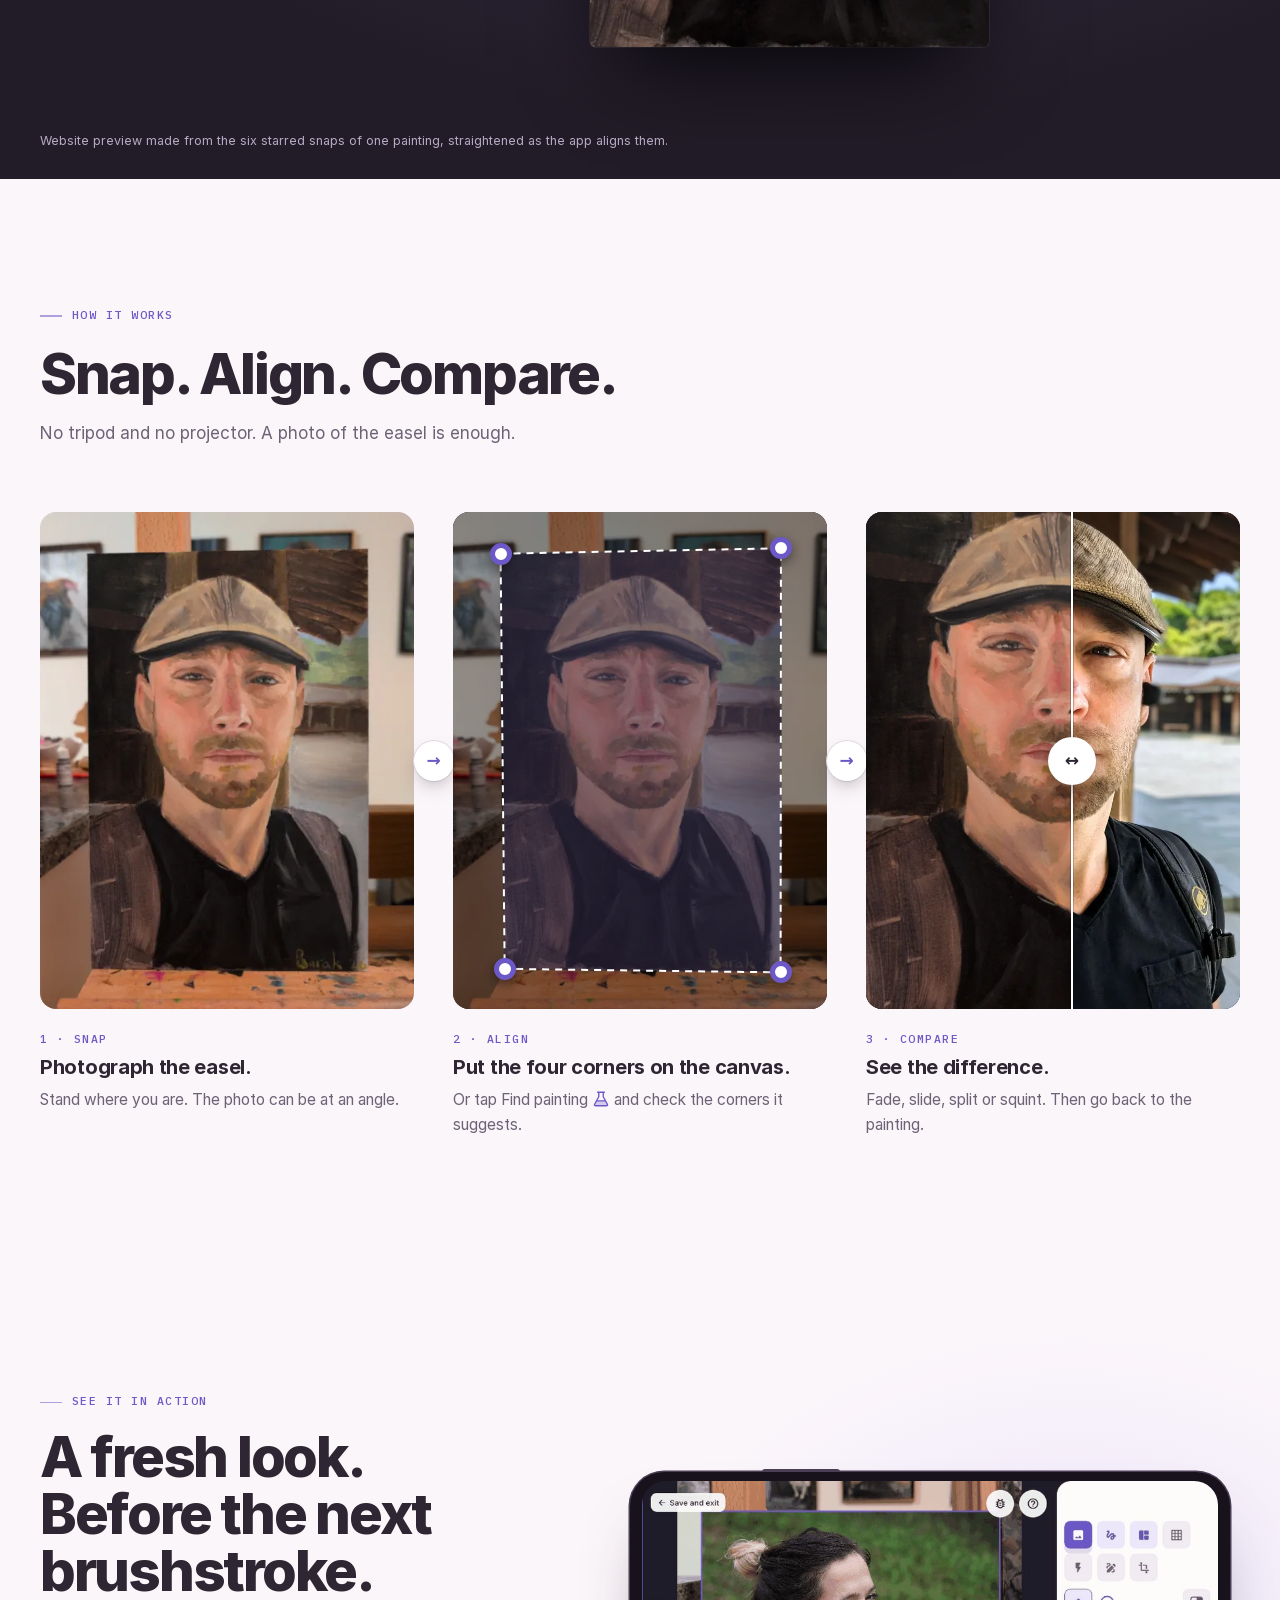
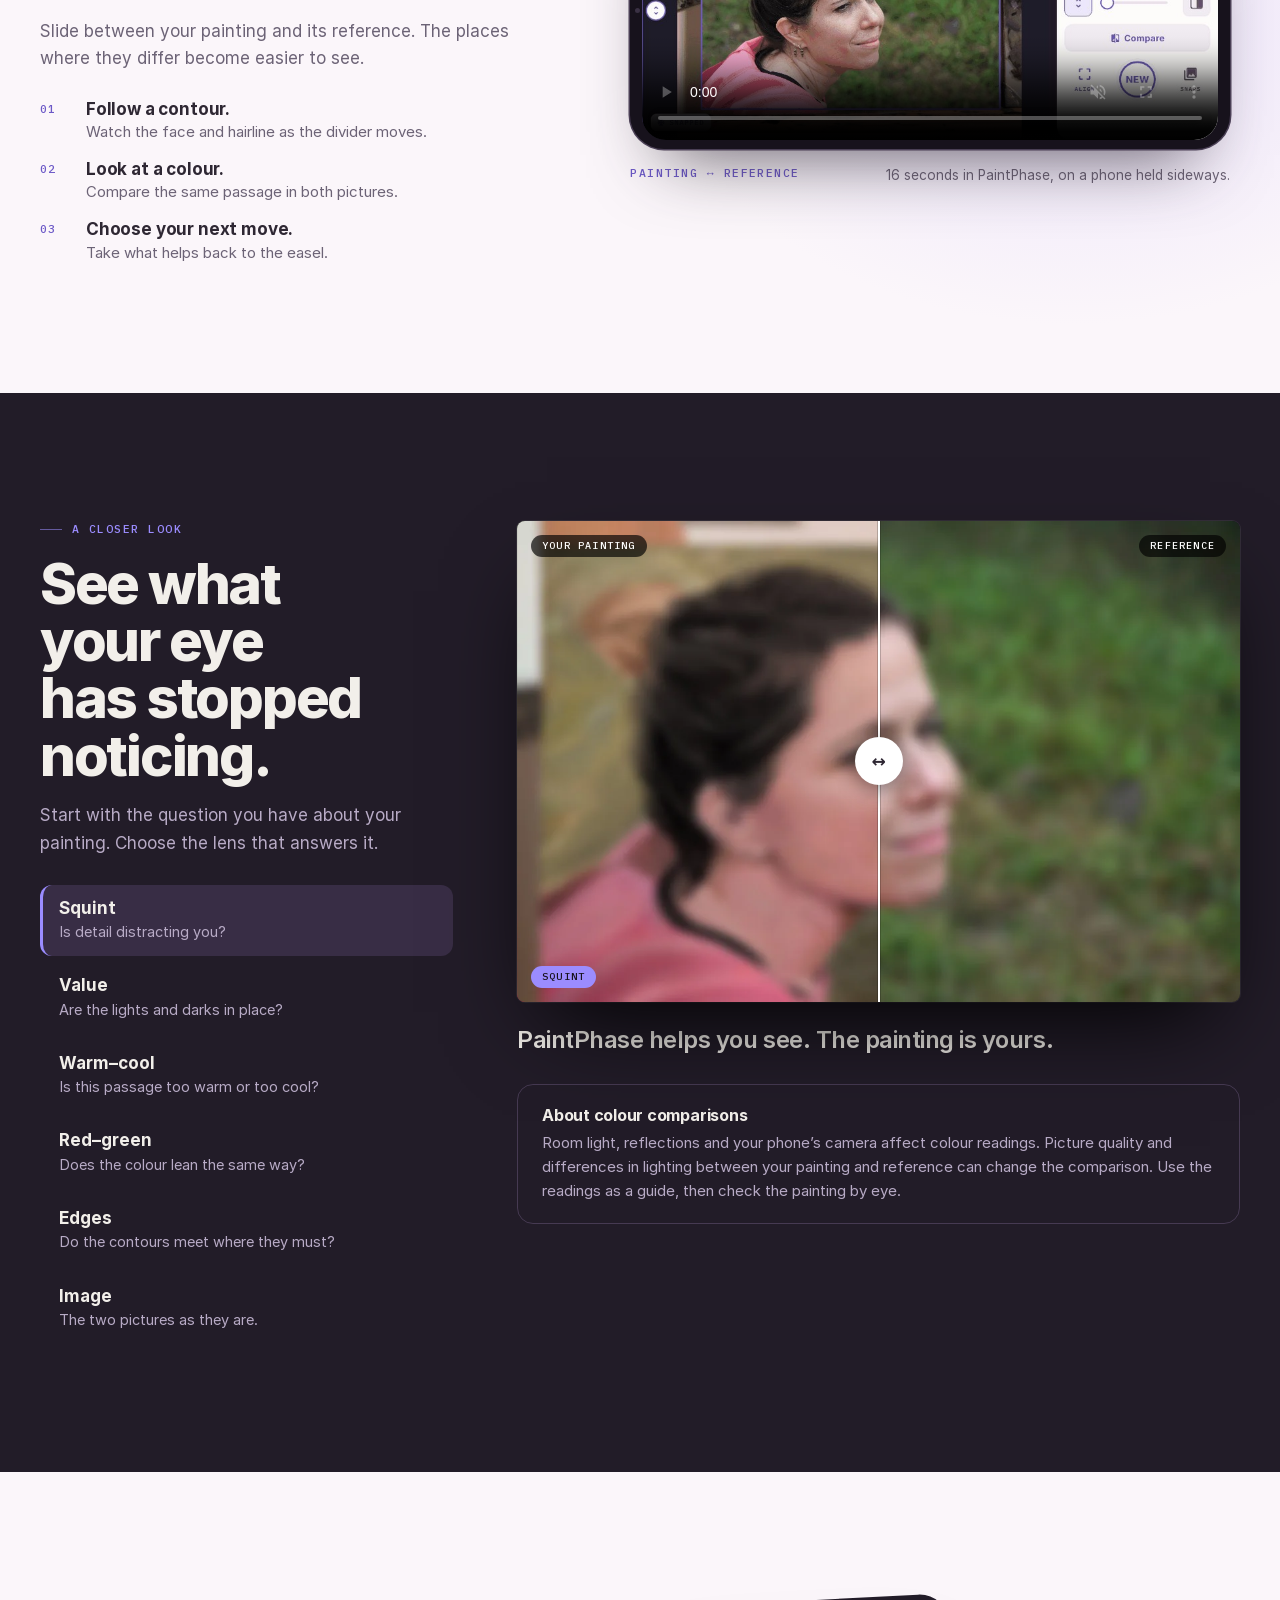
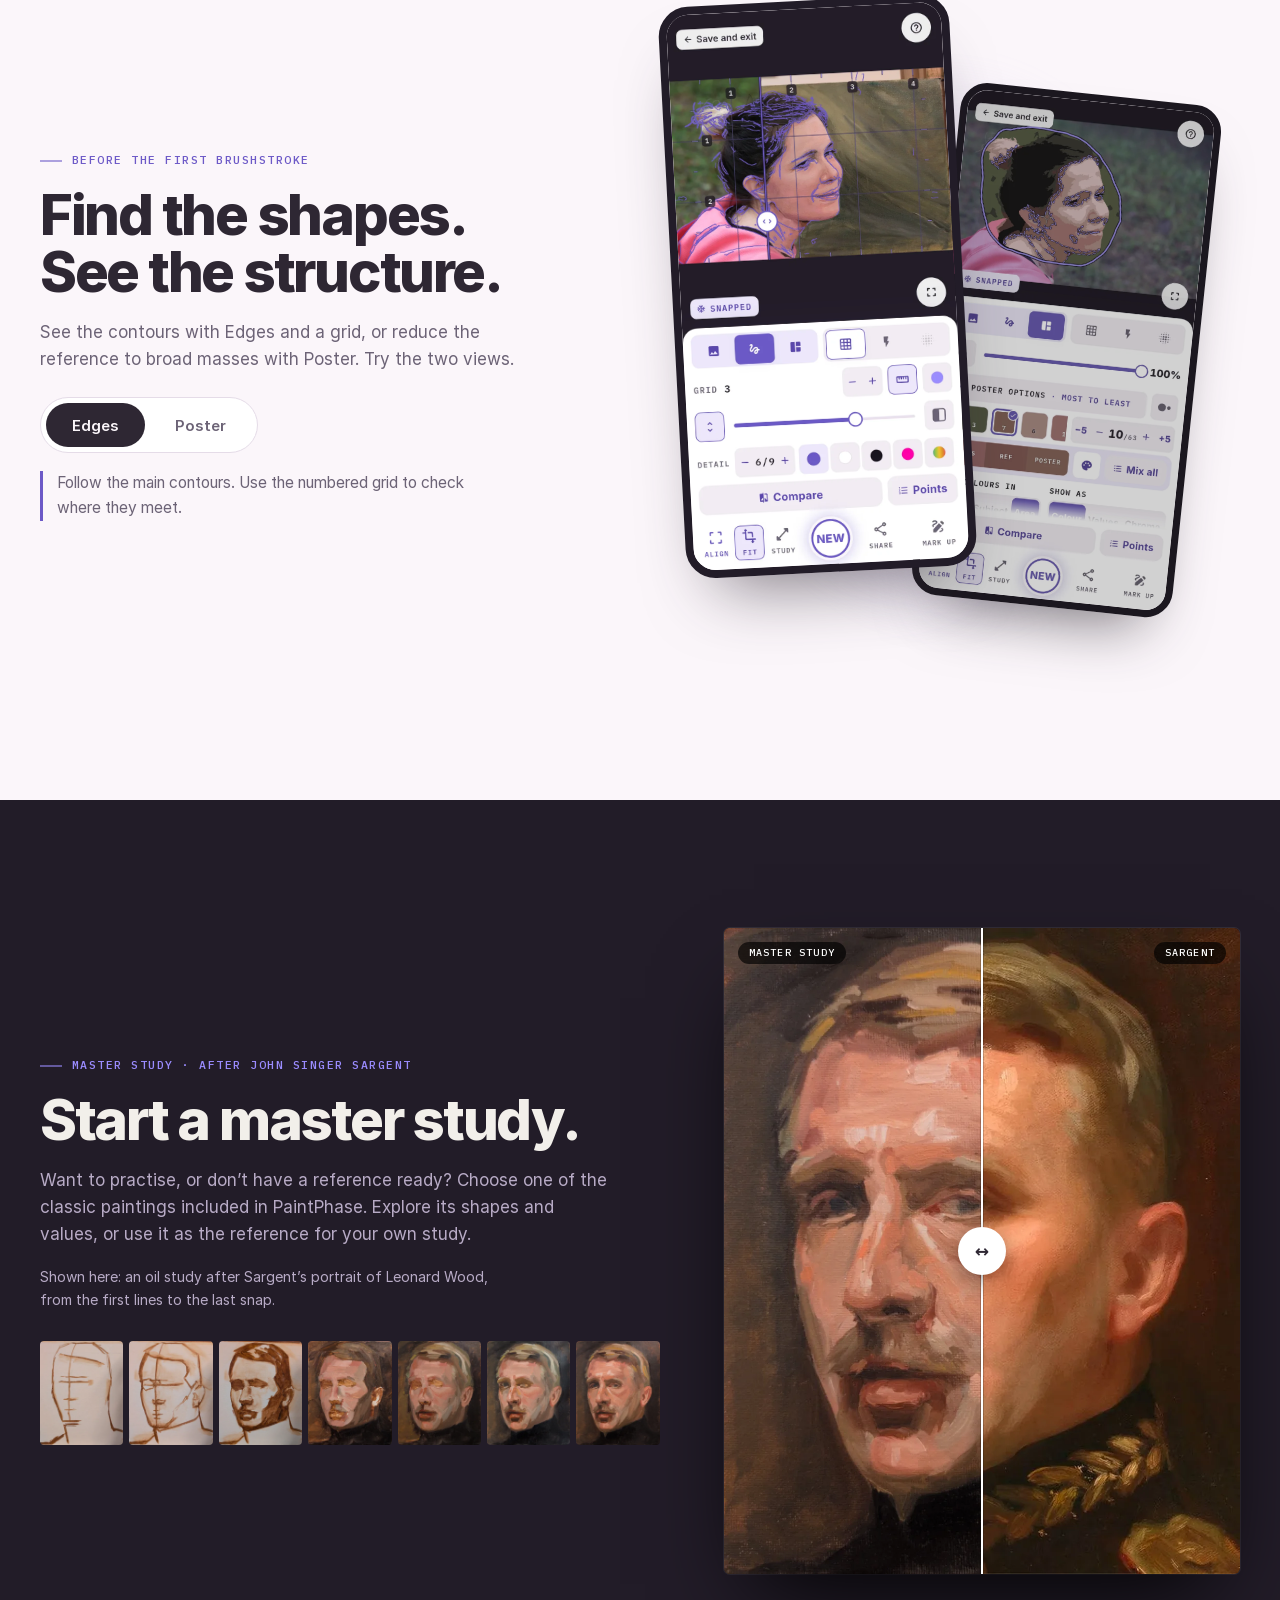
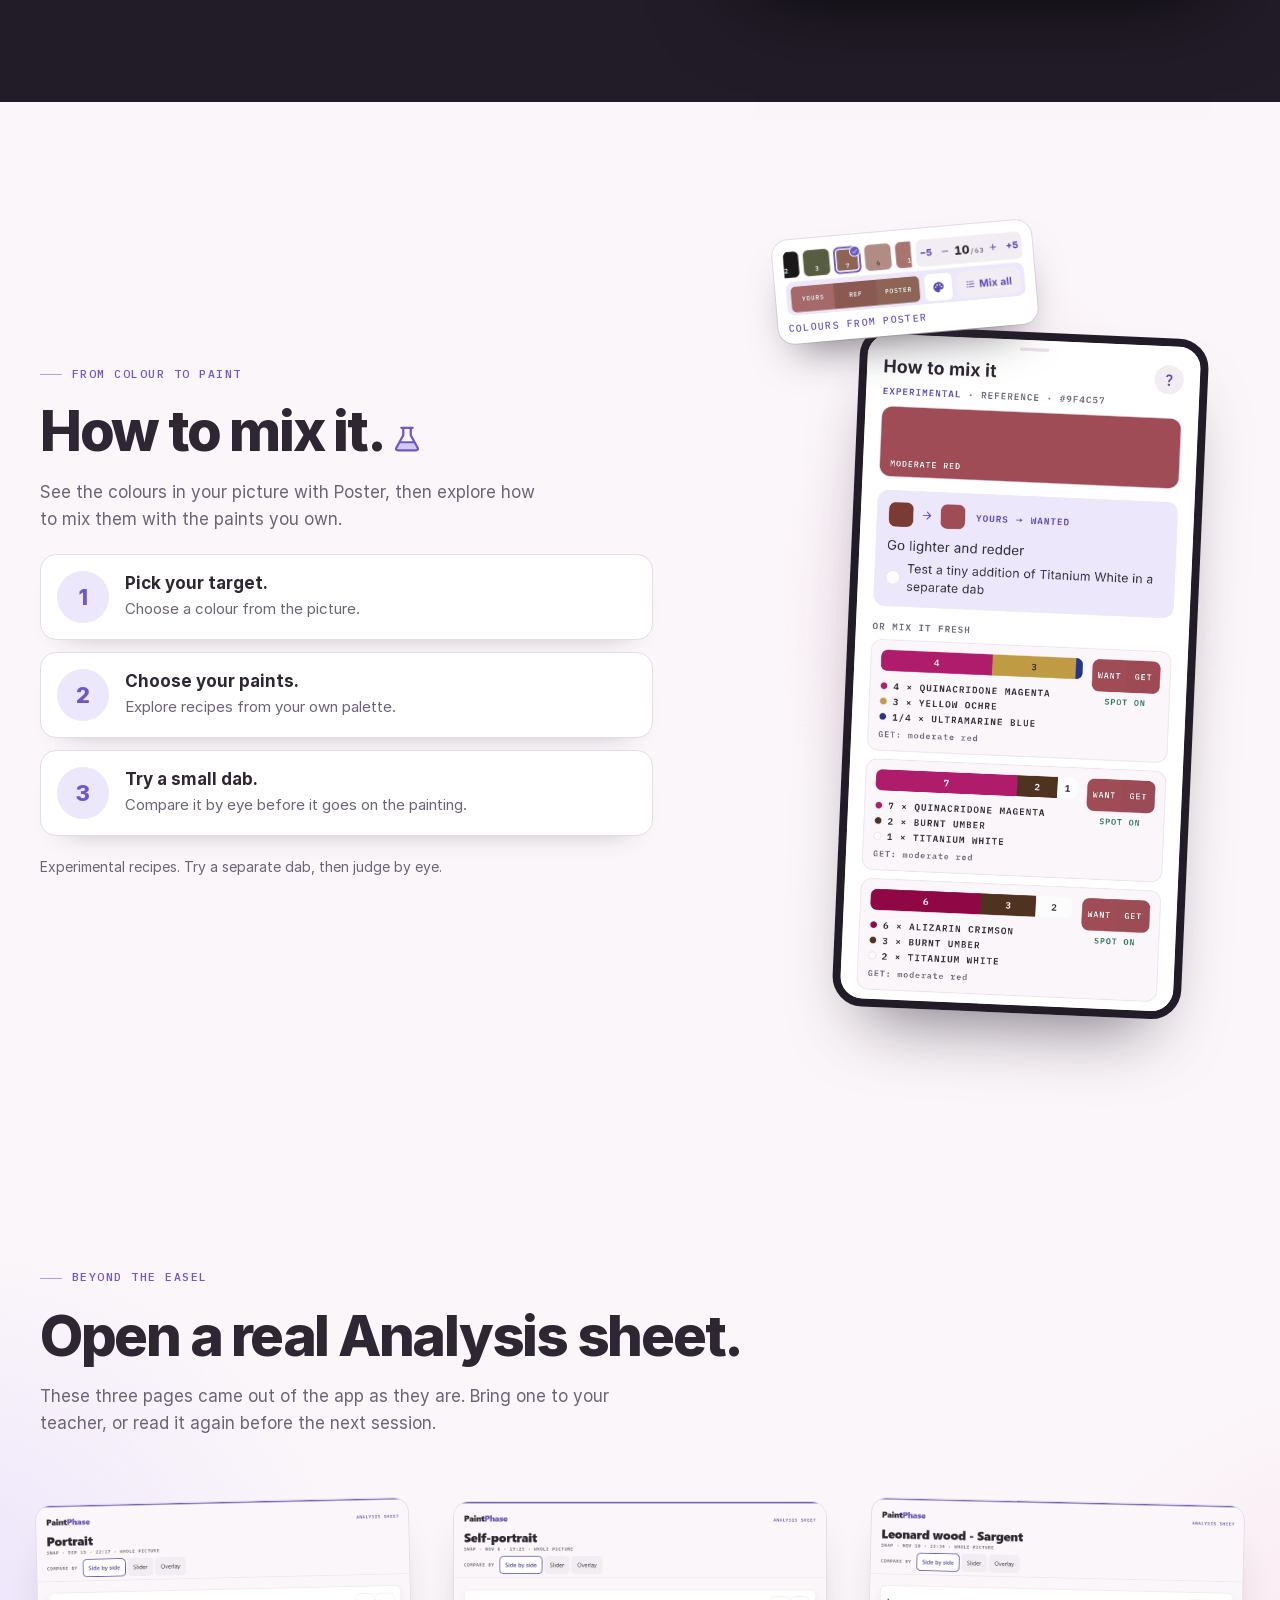
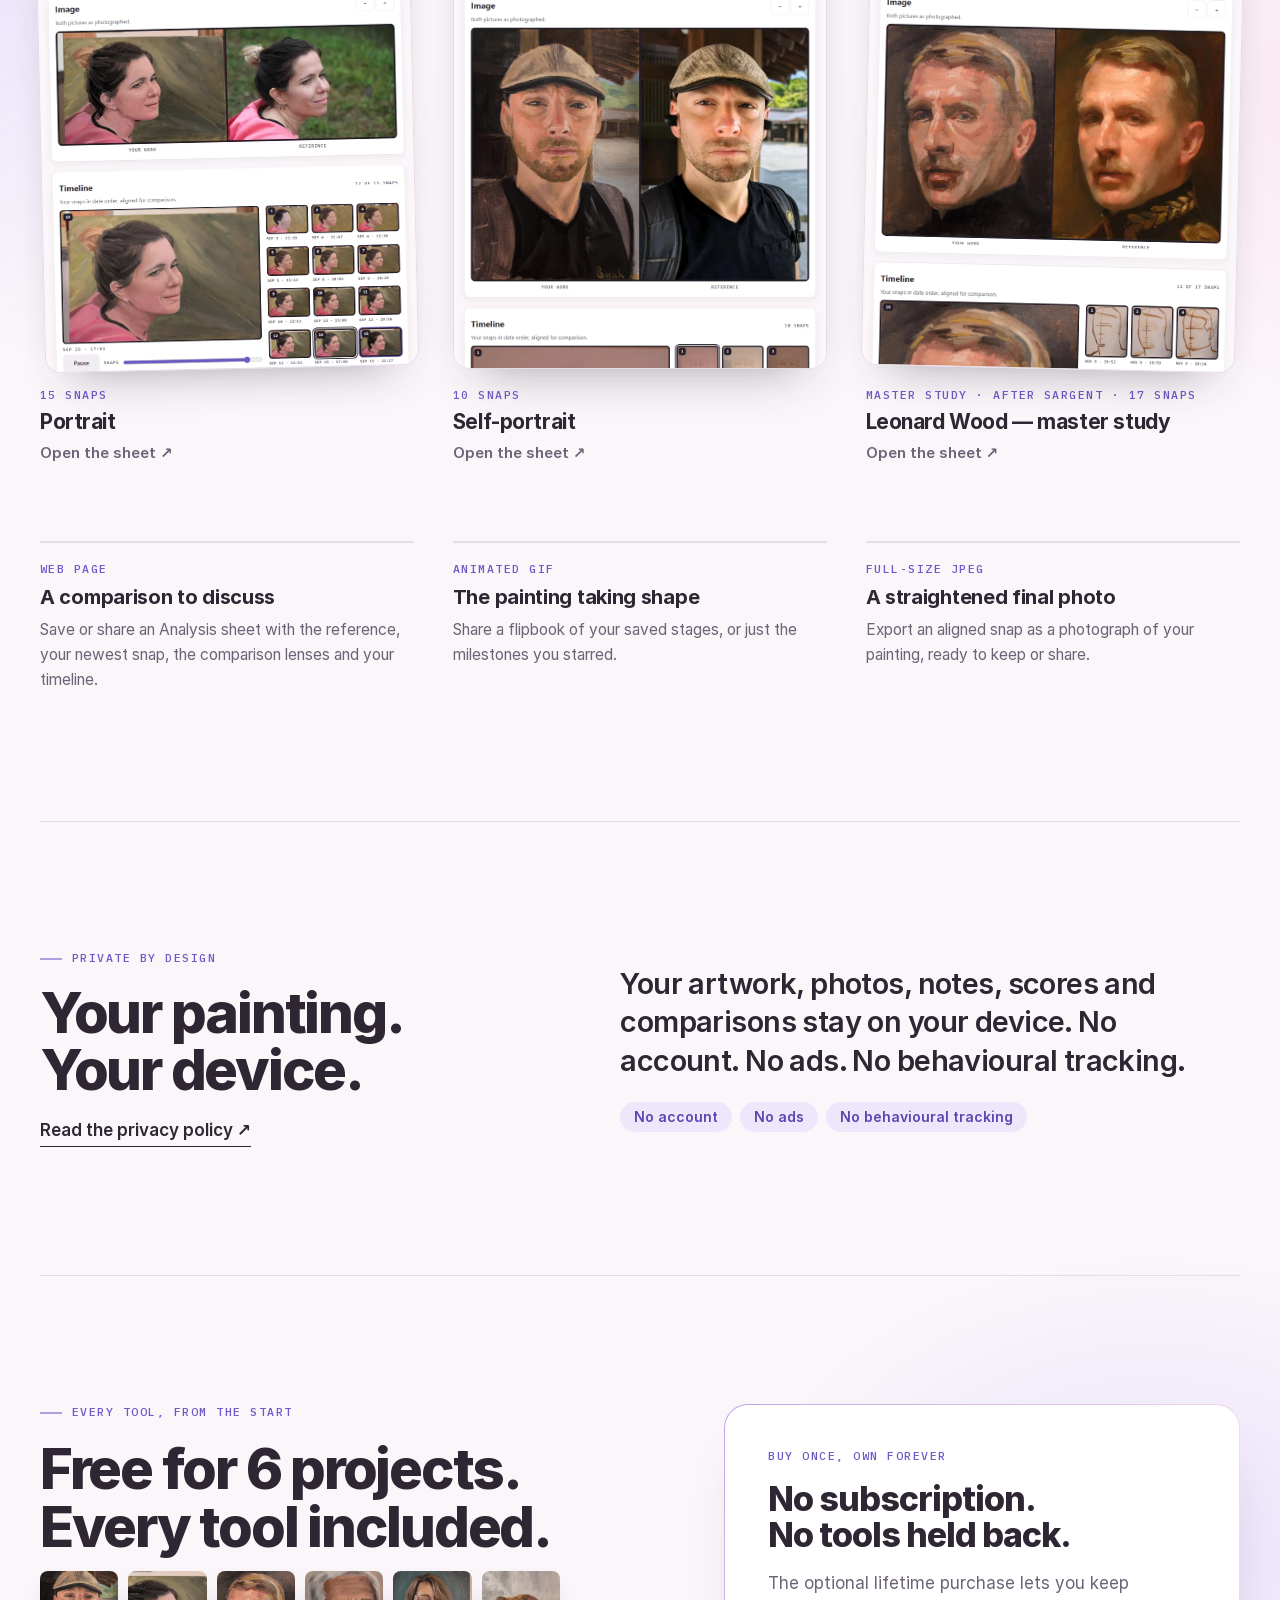
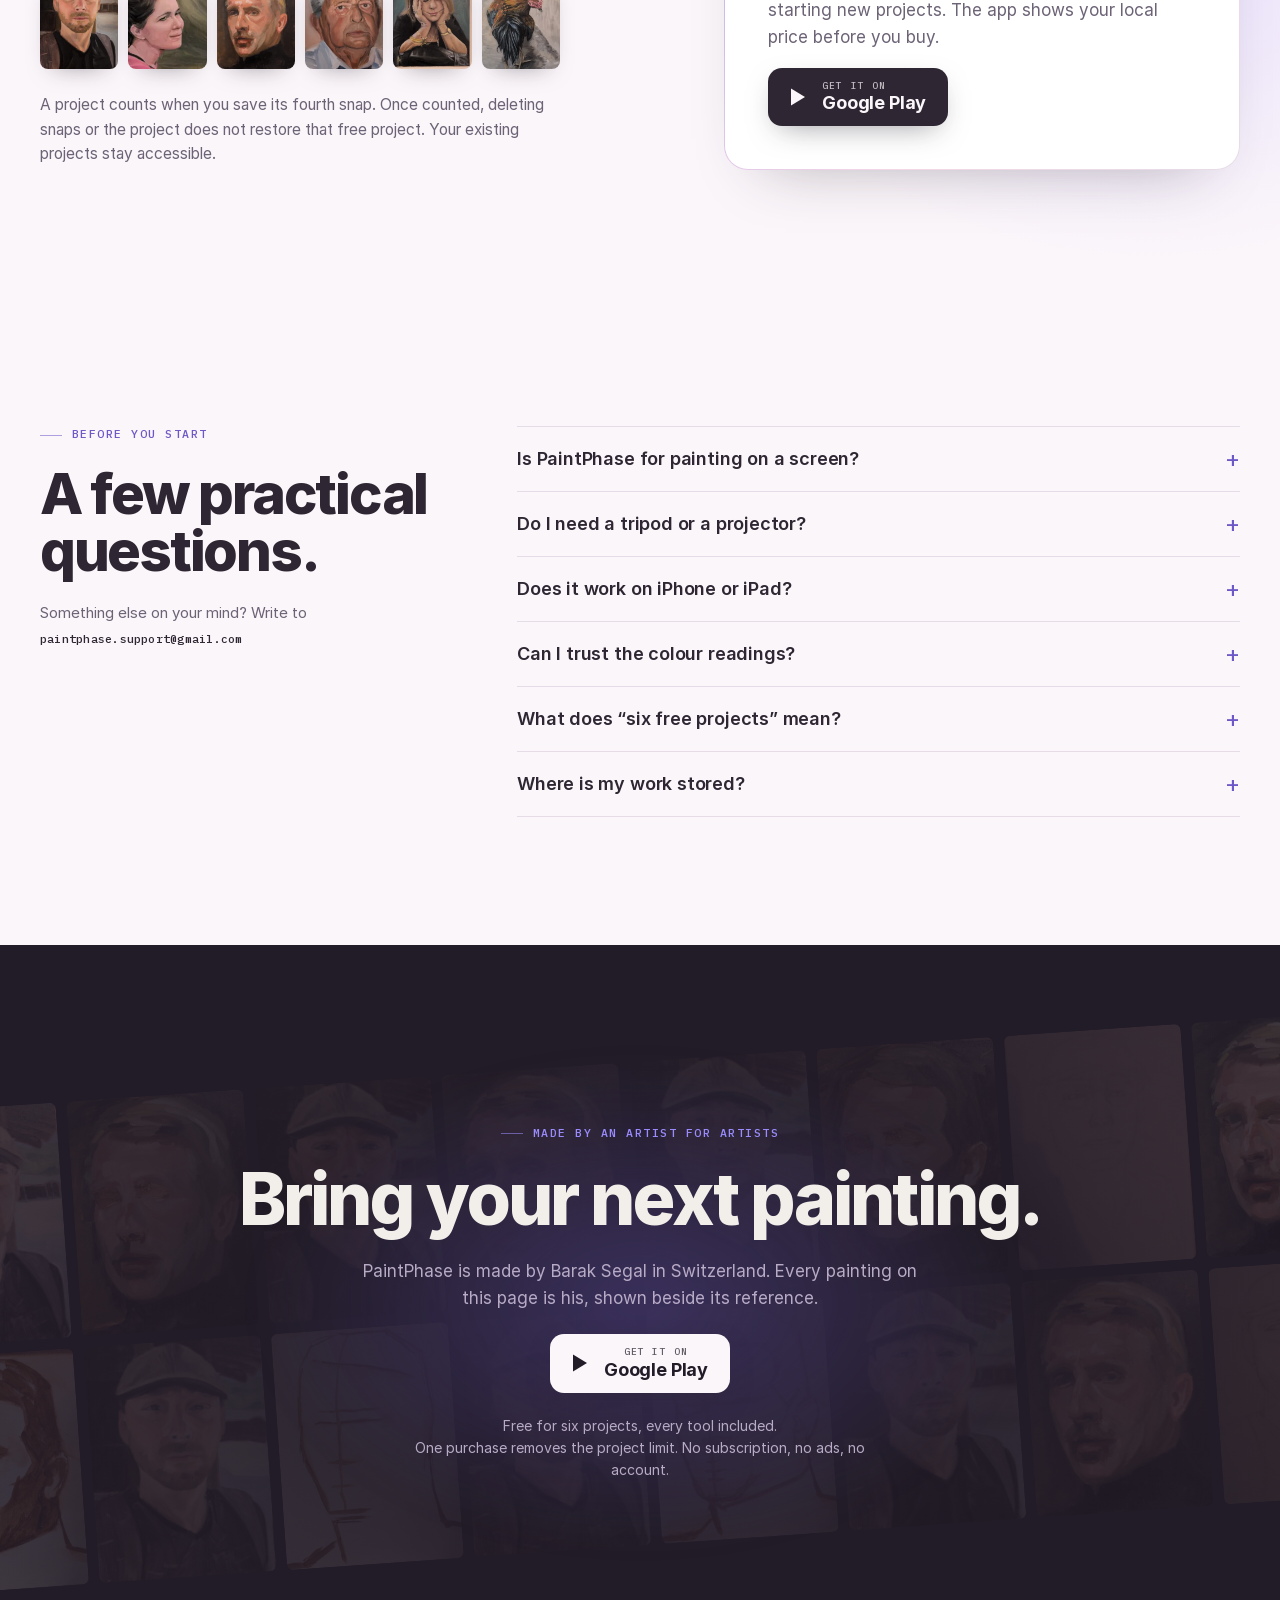
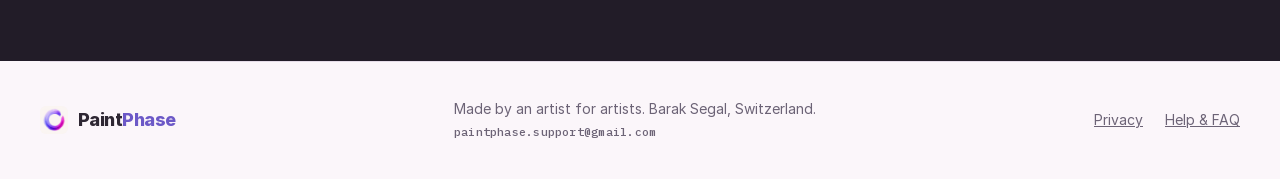
==== commit 24b503ba: "Publish the launch page: a new design on the Google Play door The page is rebuilt around real painti" ====
--- a/index.html
+++ b/index.html
@@ -3,120 +3,277 @@
 <head>
   <meta charset="utf-8">
   <meta name="viewport" content="width=device-width, initial-scale=1">
-  <meta name="theme-color" content="#fcf8f3">
-  <meta name="description" content="Check your painting against its reference. See proportion, value and colour differences while you work. PaintPhase for Android.">
+  <meta name="theme-color" content="#fbf6fa">
+  <meta name="description" content="Photograph the painting on your easel and compare it with its reference: proportion, value, colour and edges. PaintPhase for Android. Free for 6 projects, every tool included.">
   <title>PaintPhase — Compare your painting with its reference</title>
+  <link rel="canonical" href="https://barakseg.github.io/paintphase-site/">
+  <meta property="og:type" content="website">
+  <meta property="og:title" content="PaintPhase — Compare your painting with its reference">
+  <meta property="og:description" content="Photograph the painting on your easel and see where it differs from the reference. Free for 6 projects, every tool included.">
+  <meta property="og:image" content="https://barakseg.github.io/paintphase-site/assets/art/portrait-painting-1600.webp">
+  <meta name="twitter:card" content="summary_large_image">
   <link rel="icon" type="image/png" sizes="64x64" href="assets/favicon-ring-v2.png">
+  <link rel="preload" as="image" href="assets/art/portrait-painting-1600.webp" imagesrcset="assets/art/portrait-painting-800.webp 800w, assets/art/portrait-painting-1600.webp 1600w" imagesizes="(max-width: 900px) 100vw, 56vw">
   <link rel="stylesheet" href="style.css">
   <script src="site.js" defer></script>
 </head>
 <body>
 <a class="skip" href="#main">Skip to content</a>
-<header class="masthead wrap">
-  <a class="brand" href="#" aria-label="PaintPhase home"><img src="assets/icon.png" width="36" height="36" alt="">PaintPhase</a>
-  <nav aria-label="Page sections"><a href="#how-it-works">How it works</a><a href="#tools">Tools</a><a href="#sharing">Sharing</a><a href="#pricing">Pricing</a><a href="#faq">FAQ</a></nav><a class="header-invite" href="#invite-title">Get early access <span aria-hidden="true">↗</span></a>
+
+<header class="masthead" data-masthead>
+  <span class="progress" data-progress aria-hidden="true"></span>
+  <div class="wrap masthead-row">
+    <a class="brand" href="#top" aria-label="PaintPhase home"><img src="assets/icon.png" width="36" height="36" alt=""><span>Paint<b>Phase</b></span></a>
+    <nav aria-label="Sections"><a href="#steps">How it works</a><a href="#lenses">Lenses</a><a href="#sheets">Analysis sheets</a><a href="#pricing">Price</a><a href="#faq">FAQ</a></nav>
+    <a class="play play-small" href="https://play.google.com/store/apps/details?id=io.github.barakseg.paintphase"><svg viewBox="0 0 24 24" aria-hidden="true"><path d="M5 3.5v17l14-8.5z"/></svg><span><small>Get it on</small>Google Play</span></a>
+  </div>
 </header>
+
 <main id="main">
+  <span id="top"></span>
+
+  <!-- 1 · Hero -->
   <section class="hero wrap" aria-labelledby="hero-title">
-    <div class="hero-heading"><span class="eyebrow">A REFERENCE COMPANION FOR PAINTERS</span><h1 id="hero-title">Compare your painting.<br><span>See your next move.</span></h1><p>Photograph your canvas. Line it up with your reference. See differences in proportions, values and colour, then get back to painting.</p><div class="hero-actions"><a class="cta" href="mailto:paintphase.support@gmail.com?subject=PaintPhase%20early%20access&amp;body=Hi%20Barak%2C%0A%0AI%27d%20like%20to%20join%20PaintPhase%20early%20access.%0A">Join early access <span aria-hidden="true">↗</span></a><a class="quiet-link" href="#how-it-works">▷ Watch the 16-second demo</a></div><a class="hero-offer" href="#pricing"><strong>Free for 6 projects.</strong><span>Every tool included <span aria-hidden="true">↗</span></span></a><span class="hero-platform">Android phones &amp; tablets · Early access by email</span></div>
-    <figure class="comparison-demo">
-      <div class="comparison-stage" style="--reveal:50%">
-        <img src="assets/comparison-reference.jpg" width="1080" height="720" alt="Reference photograph for the portrait painting" fetchpriority="high">
-        <img class="comparison-painting" src="assets/comparison-painting.jpg" width="1080" height="720" alt="Barak’s portrait painting, aligned with the reference photograph" fetchpriority="high">
-        <div class="comparison-labels" aria-hidden="true"><span>Painting</span><span>Reference</span></div>
-        <div class="comparison-divider" aria-hidden="true"><span>↔</span></div>
-        <input id="comparison-position" type="range" min="0" max="100" value="50" aria-label="Reveal painting over reference" aria-describedby="comparison-caption" aria-valuetext="50% painting, 50% reference" hidden>
-      </div>
-      <figcaption id="comparison-caption"><span class="comparison-instruction">Painting &amp; reference, side by side.</span><span class="mono">REAL PAINTING. FRESH PERSPECTIVE.</span></figcaption>
+    <div class="hero-copy">
+      <p class="eyebrow">Snap. Compare. Keep painting.</p>
+      <h1 id="hero-title">See your painting with <em>fresh eyes.</em></h1>
+      <p class="lede">Photograph the painting on your easel. Line it up with your reference. See where they differ in proportion, value and colour, then get back to painting.</p>
+      <div class="hero-actions">
+        <a class="play" href="https://play.google.com/store/apps/details?id=io.github.barakseg.paintphase"><svg viewBox="0 0 24 24" aria-hidden="true"><path d="M5 3.5v17l14-8.5z"/></svg><span><small>Get it on</small>Google Play</span></a>
+        <a class="text-link" href="#grow">Watch a painting grow <span aria-hidden="true">↓</span></a>
+      </div>
+      <p class="terms"><span class="mono">Free for 6 projects · Every tool included</span><span class="terms-plain">No subscription · No account · No ads</span><span class="terms-small">Android phones &amp; tablets</span></p>
+    </div>
+    <figure class="hero-art">
+      <div class="viewfinder">
+        <div class="compare" data-compare data-sweep>
+          <img src="assets/art/portrait-reference-1600.webp" srcset="assets/art/portrait-reference-800.webp 800w, assets/art/portrait-reference-1600.webp 1600w" sizes="(max-width: 900px) 100vw, 56vw" width="1600" height="1066" alt="Reference photo: a woman in profile in a pink top, in front of green grass">
+          <img class="compare-top" src="assets/art/portrait-painting-1600.webp" srcset="assets/art/portrait-painting-800.webp 800w, assets/art/portrait-painting-1600.webp 1600w" sizes="(max-width: 900px) 100vw, 56vw" width="1600" height="1066" alt="Oil painting of the same portrait, photographed on the easel and straightened" fetchpriority="high">
+          <span class="tag tag-l">Painting</span><span class="tag tag-r">Reference</span>
+          <input type="range" id="hero-divider" min="0" max="100" value="50" aria-label="Move the divider between the painting and the reference">
+          <span class="compare-bar"></span><span class="compare-knob" aria-hidden="true">↔</span>
+        </div>
+      </div>
+      <figcaption><span>Drag to compare. Look at the hairline and the jaw.</span><span class="mono">Real painting · real reference</span></figcaption>
     </figure>
   </section>
 
-  <nav class="explore-strip wrap" aria-label="Explore PaintPhase">
-    <a href="#how-it-works"><span class="mono">01 / COMPARE</span>Check your drawing <span aria-hidden="true">↓</span></a>
-    <a href="#tools"><span class="mono">02 / STUDY</span>Simplify your reference <span aria-hidden="true">↓</span></a>
-    <a href="#progress"><span class="mono">03 / REVISIT</span>See your progress <span aria-hidden="true">↓</span></a>
-  </nav>
-
-  <section id="how-it-works" class="journey wrap section" aria-labelledby="journey-title">
-    <div class="demo-layout">
-      <div class="demo-copy"><span class="eyebrow">SEE IT IN ACTION</span><h2 id="journey-title">A fresh look.<br>Before the next<br> brushstroke.</h2><p>Slide between your painting and its reference. The places where they differ become easier to see.</p><ol class="watch-cues"><li><strong>Follow a contour.</strong> Watch the face and hairline as the divider moves.</li><li><strong>Look at a colour.</strong> Compare the same passage in both pictures.</li><li><strong>Choose your next move.</strong> Take what helps back to the easel.</li></ol></div>
-      <figure class="demo-film"><div class="viewfinder hero-film">
-        <video id="studio-video" controls loop muted playsinline preload="metadata" poster="assets/studio-poster.jpg" aria-label="PaintPhase comparison demonstration" aria-describedby="demo-caption"><source src="assets/studio-loop-1920.mp4" type="video/mp4"><a href="assets/studio-loop-1920.mp4">Open the comparison video</a></video>
-      </div><figcaption id="demo-caption"><span class="mono">PAINTING ↔ REFERENCE</span><span>16 seconds in PaintPhase. Play, pause or expand.</span></figcaption></figure>
-    </div>
-    <details class="walkthrough"><summary><span><span class="mono">THE THREE STEPS</span> Snap. Align. Compare.</span><span class="walkthrough-hint">See the screens</span></summary>
-    <p class="swipe-hint mono">SWIPE THROUGH THE SESSION →</p>
-    <div class="sequence" tabindex="0" role="region" aria-label="Snap, Align, Compare — swipe or use arrow keys to explore">
-      <figure><figcaption><span class="step">01</span><h3>Snap</h3><span class="connector" aria-hidden="true">→</span></figcaption><div class="screen"><img src="assets/snap.png" width="1080" height="2244" alt="PaintPhase Studio showing a portrait reference beside the painting" loading="lazy"></div><p>Photograph your painting.</p></figure>
-      <figure><figcaption><span class="step">02</span><h3>Align</h3><span class="connector" aria-hidden="true">→</span></figcaption><div class="screen"><img src="assets/align.png" width="1080" height="2244" alt="Align view with the portrait's reference edges laid over the painting and corner adjustment controls" loading="lazy"></div><p>Drag 4 corners — or tap <span class="experimental-tool">Find painting <img class="experimental-mark" src="assets/experimental-flask.svg" width="16" height="16" alt="(experimental)"></span>.</p></figure>
-      <figure><figcaption><span class="step">03</span><h3>Compare</h3></figcaption><div class="screen"><img src="assets/compare.png" width="1080" height="2244" alt="A close comparison of the painted face and reference, with a movable divider and colour samples" loading="lazy"></div><p>Slide between painting and reference. Tap a spot to compare its colour in both pictures.</p></figure>
-    </div>
-    <p class="experimental-key">The beaker marks experimental tools. Check the corners suggested by Find painting before comparing.</p>
-    </details>
-  </section>
-
-  <section id="lenses" class="lenses wrap section" aria-labelledby="lenses-title"><div class="section-top"><span class="eyebrow">A CLOSER LOOK</span><h2 id="lenses-title">See what your eye<br> has stopped noticing.</h2><p>Start with the question you have about your painting. Choose a lens that makes that relationship easier to examine.</p></div><dl class="lens-guide"><div><dt>Are the lights and darks in place?</dt><dd><strong>Value</strong> separates lightness from colour.</dd></div><div><dt>Does the colour feel different?</dt><dd><strong>Warm–cool &amp; Red–green</strong> reveal colour relationships.</dd></div><div><dt>Is detail distracting you?</dt><dd><strong>Squint &amp; Edges</strong> help you study masses or contours.</dd></div></dl><figure class="lens-frame"><picture><source media="(max-width:600px)" srcset="assets/lenses-mobile.png"><img src="assets/lenses.png" width="2424" height="970" alt="Real PaintPhase comparison: painting and reference in the warm–cool lens, with Value, Warm–cool, Red–green and Edges controls" loading="lazy"></picture></figure><div class="under-image"><span class="mono">PAINTING ↔ REFERENCE</span><p>PaintPhase helps you see. The painting is yours.</p></div><aside class="colour-note" aria-label="About colour comparisons"><h3>About colour comparisons</h3><p>Room light, reflections and your phone’s camera affect colour readings. Picture quality and differences in lighting between your painting and reference can change the comparison. Use the readings as a guide, then check the painting by eye.</p></aside></section>
-
-  <section id="tools" class="study section wrap dark-panel" aria-labelledby="study-title"><div class="study-layout">
-    <div class="study-copy"><span class="eyebrow">BEFORE THE FIRST BRUSHSTROKE</span><h2 id="study-title">Find the shapes.<br> See the structure.</h2><p>See the contours with Edges and a grid, or reduce the reference to broad masses with Poster. Try the two views below.</p><div class="tabs" role="tablist" aria-label="Reference study tools"><button id="edges-tab" role="tab" aria-selected="true" aria-controls="study-panel" data-study="edges" tabindex="0">Edges</button><button id="poster-tab" role="tab" aria-selected="false" aria-controls="study-panel" data-study="poster" tabindex="-1">Poster</button></div><p id="study-description" class="tool-note">Follow the main contours. Use the numbered grid to check where they meet.</p><div class="master-study-note"><h3>Start a master study.</h3><p>Want to practise, or don’t have a reference ready? Choose one of the classic paintings included in PaintPhase. Explore its shapes and values, or use it as the reference for your own study.</p></div></div>
-    <div id="study-panel" class="study-panel" role="tabpanel" aria-labelledby="edges-tab"><img id="study-image" src="assets/edges.png" width="1080" height="2244" alt="PaintPhase Edges and grid controls, with violet lines describing the portrait" loading="lazy"></div>
-  </div></section>
-
-
-  <section class="mixing wrap section" aria-labelledby="mixing-title">
-    <div class="mixing-copy"><span class="eyebrow">FROM COLOUR TO PAINT</span><h2 id="mixing-title">How to mix it. <img class="experimental-mark" src="assets/experimental-flask.svg" width="24" height="24" alt="(experimental)"></h2><p>See the colours in your picture with Poster, then explore how to mix them with the paints you own.</p><ol class="mix-steps"><li><strong>Pick your target.</strong> Choose a colour from the picture.</li><li><strong>Choose your paints.</strong> Explore recipes from your own palette.</li><li><strong>Try a small dab.</strong> Compare it by eye before it goes on the painting.</li></ol><p class="mixing-note">Experimental recipes. Try a separate dab, then judge by eye.</p></div>
-    <figure class="mixing-shot"><img src="assets/colour-mixing.png" width="1080" height="2160" alt="PaintPhase How to mix it: a target red, a lighter-and-redder adjustment suggestion, and three paint recipes with parts and WANT / GET colour comparisons" loading="lazy"></figure>
-  </section>
-  <section id="progress" class="progress section wrap dark-panel" aria-labelledby="progress-title">
-    <div class="section-top"><span class="eyebrow">EVERY PHASE, TOGETHER</span><h2 id="progress-title">Your progress,<br> all in one place.</h2><p>From the first marks to the finishing touches. Play back your saved snaps in Timeline and see how far you’ve come.</p><p>Revisit starred milestones, read your notes and play voice notes from earlier sessions. Share the saved stages as an animated GIF.</p><span class="mono">ONE PAINTING. EVERY PHASE.</span></div>
-    <figure class="timeline-shot">
-      <div class="timeline-demo" role="group" aria-label="Painting Timeline preview">
-        <div class="timeline-meta"><span id="timeline-count">SNAP 1 OF 6</span><time id="timeline-date" datetime="2026-09-04">04 SEP</time></div>
-        <div class="timeline-stage"><img id="timeline-frame" src="assets/progress-0.jpg" width="450" height="295" alt="First portrait study, broad blocks of colour"></div>
-        <div class="timeline-controls" hidden>
-          <p class="mono">TIMELINE · YOUR PAINTING GROWING</p>
-          <label class="sr-only" for="timeline-position">Choose a saved snap</label>
-          <input id="timeline-position" type="range" min="0" max="5" step="1" value="0" aria-valuetext="Snap 1 of 6, 04 SEP">
-          <div class="timeline-jumps" hidden><button type="button" data-timeline-jump="0">First marks</button><button type="button" data-timeline-jump="5">Latest snap</button></div><div class="timeline-actions"><button id="timeline-motion" type="button" aria-label="Play painting timeline">▷ <span>Play</span></button><span class="mono">6 SAVED SNAPS</span></div>
-        </div>
-      </div>
-      <figcaption>Website preview made from six saved painting photos. Choose First marks or Latest snap to see the change.</figcaption>
+  <!-- 2 · The painting grows (pinned scene) -->
+  <section id="grow" class="grow dark" aria-labelledby="grow-title" data-grow>
+    <div class="grow-stage">
+      <div class="wrap grow-grid">
+        <div class="grow-copy">
+          <p class="eyebrow">Every phase, together</p>
+          <h2 id="grow-title">From first marks<br>to the signature.</h2>
+          <p>Each snap is saved with its date. Play them back in Timeline, star the milestones, add notes or a voice note, and share the stages as an animated GIF.</p>
+          <p class="grow-meta mono" aria-live="polite"><span data-grow-count>STARRED SNAP 1 OF 6</span><span data-grow-date>18 SEP</span></p>
+          <div class="grow-dots" data-grow-dots aria-hidden="true"></div>
+          <label class="sr-only" for="grow-position">Choose a starred snap</label>
+          <div class="grow-controls"><button type="button" class="grow-play" data-grow-play aria-pressed="false">Play</button><input id="grow-position" class="grow-range" type="range" min="0" max="5" step="1" value="0" data-grow-range></div>
+        </div>
+        <div class="grow-art">
+          <div class="frames" data-grow-frames>
+            <img src="assets/art/self-01.webp" srcset="assets/art/self-01-360.webp 360w, assets/art/self-01.webp 720w" sizes="(max-width: 640px) 90vw, 440px" width="720" height="1081" alt="Self-portrait, pencil drawing on the canvas" data-date="18 SEP">
+            <img src="assets/art/self-04.webp" srcset="assets/art/self-04-360.webp 360w, assets/art/self-04.webp 720w" sizes="(max-width: 640px) 90vw, 440px" width="720" height="1081" alt="" loading="lazy" data-date="19 SEP">
+            <img src="assets/art/self-05.webp" srcset="assets/art/self-05-360.webp 360w, assets/art/self-05.webp 720w" sizes="(max-width: 640px) 90vw, 440px" width="720" height="1081" alt="" loading="lazy" data-date="27 SEP">
+            <img src="assets/art/self-06.webp" srcset="assets/art/self-06-360.webp 360w, assets/art/self-06.webp 720w" sizes="(max-width: 640px) 90vw, 440px" width="720" height="1081" alt="" loading="lazy" data-date="30 SEP">
+            <img src="assets/art/self-09.webp" srcset="assets/art/self-09-360.webp 360w, assets/art/self-09.webp 720w" sizes="(max-width: 640px) 90vw, 440px" width="720" height="1081" alt="" loading="lazy" data-date="4 OCT">
+            <img src="assets/art/self-10.webp" srcset="assets/art/self-10-360.webp 360w, assets/art/self-10.webp 720w" sizes="(max-width: 640px) 90vw, 440px" width="720" height="1081" alt="Self-portrait, the finished and signed oil painting" loading="lazy" data-date="8 NOV">
+          </div>
+        </div>
+        <figure class="grow-ref"><img src="assets/art/self-reference.webp" width="720" height="1081" alt="The reference photo for the self-portrait" loading="lazy"><figcaption class="mono">Reference</figcaption></figure>
+      </div>
+    </div>
+    <p class="wrap grow-note">Website preview made from the six starred snaps of one painting, straightened as the app aligns them.</p>
+  </section>
+
+  <!-- 4 · Three steps -->
+  <section id="steps" class="wrap section steps" aria-labelledby="steps-title">
+    <div class="section-top"><p class="eyebrow">How it works</p><h2 id="steps-title">Snap. Align. Compare.</h2><p>No tripod and no projector. A photo of the easel is enough.</p></div>
+    <ol class="step-row">
+      <li class="reveal"><figure><img src="assets/art/self-easel.webp" srcset="assets/art/self-easel-450.webp 450w, assets/art/self-easel.webp 900w" sizes="(max-width: 900px) 90vw, 380px" width="900" height="1195" alt="A phone photo of the painting on the easel, with the studio around it" loading="lazy"></figure><p class="mono">Snap</p><h3>Photograph the easel.</h3><p>Stand where you are. The photo can be at an angle.</p></li>
+      <li class="reveal"><figure class="quad"><img src="assets/art/self-easel.webp" srcset="assets/art/self-easel-450.webp 450w, assets/art/self-easel.webp 900w" sizes="(max-width: 900px) 90vw, 380px" width="900" height="1195" alt="The same photo with four corner handles on the canvas" loading="lazy"><svg viewBox="0 0 100 100" preserveAspectRatio="none" aria-hidden="true"><polygon points="12.7,8.4 87.6,7.3 87.5,92.6 13.8,91.9"/></svg><i style="left:12.7%;top:8.4%"></i><i style="left:87.6%;top:7.3%"></i><i style="left:87.5%;top:92.6%"></i><i style="left:13.8%;top:91.9%"></i></figure><p class="mono">Align</p><h3>Put the four corners on the canvas.</h3><p>Or tap Find painting <img class="flask" src="assets/experimental-flask.svg" width="18" height="18" alt="(experimental)"> and check the corners it suggests.</p></li>
+      <li class="reveal"><figure><div class="compare" data-compare><img src="assets/art/self-reference.webp" width="720" height="1081" alt="The reference photo" loading="lazy"><img class="compare-top" src="assets/art/self-10.webp" srcset="assets/art/self-10-360.webp 360w, assets/art/self-10.webp 720w" sizes="(max-width: 900px) 90vw, 380px" width="720" height="1081" alt="The straightened painting" loading="lazy"><input type="range" id="step-divider" min="0" max="100" value="55" aria-label="Move the divider between the painting and the reference"><span class="compare-bar"></span><span class="compare-knob" aria-hidden="true">↔</span></div></figure><p class="mono">Compare</p><h3>See the difference.</h3><p>Fade, slide, split or squint. Then go back to the painting.</p></li>
+    </ol>
+  </section>
+
+  <!-- 4b · See it in action -->
+  <section id="film" class="wrap section film" aria-labelledby="film-title">
+    <div class="film-copy">
+      <p class="eyebrow">See it in action</p>
+      <h2 id="film-title">A fresh look.<br>Before the next brushstroke.</h2>
+      <p>Slide between your painting and its reference. The places where they differ become easier to see.</p>
+      <ol class="watch-cues">
+        <li class="reveal"><b>Follow a contour.</b><span>Watch the face and hairline as the divider moves.</span></li>
+        <li class="reveal"><b>Look at a colour.</b><span>Compare the same passage in both pictures.</span></li>
+        <li class="reveal"><b>Choose your next move.</b><span>Take what helps back to the easel.</span></li>
+      </ol>
+    </div>
+    <figure class="film-frame reveal">
+      <div class="handset">
+        <video data-film controls loop muted playsinline preload="metadata" poster="assets/studio-poster.jpg" width="1920" height="866" aria-label="PaintPhase comparison demonstration" aria-describedby="film-caption"><source src="assets/studio-loop-1920.mp4" type="video/mp4"><a href="assets/studio-loop-1920.mp4">Open the comparison video</a></video>
+      </div>
+      <figcaption id="film-caption"><span class="mono">Painting ↔ Reference</span><span>16 seconds in PaintPhase, on a phone held sideways.</span></figcaption>
     </figure>
   </section>
 
-  <section id="sharing" class="sharing wrap section" aria-labelledby="sharing-title">
-    <div class="section-top"><span class="eyebrow">BEYOND THE EASEL</span><h2 id="sharing-title">Keep the work.<br>Share what you see.</h2><p>Bring a comparison to your teacher, revisit a decision next session, or send someone the story of your painting.</p></div>
-    <div class="output-list">
-      <article><span class="output-format mono">WEB PAGE</span><div><h3>A comparison to discuss</h3><p>Save or share an Analysis sheet with the reference, your newest snap, the comparison lenses and your timeline.</p></div><span class="output-name">Analysis sheet</span></article>
-      <article><span class="output-format mono">ANIMATED GIF</span><div><h3>The painting taking shape</h3><p>Share a flipbook of your saved stages, or just the milestones you starred.</p></div><a href="#progress" class="quiet-link">See the Timeline ↑</a></article>
-      <article><span class="output-format mono">FULL-SIZE JPEG</span><div><h3>A straightened final photo</h3><p>Export an aligned snap as a photograph of your painting, ready to keep or share.</p></div><span class="output-name">Final photo</span></article>
-    </div>
-  </section>
-
-  <section class="privacy wrap section" aria-labelledby="privacy-title"><span class="eyebrow">PRIVATE BY DESIGN</span><div><h2 id="privacy-title">Your painting. Your device.</h2><p>Your projects live on your device, without a PaintPhase cloud account. You choose when to export or share them. No ads or behavioural tracking.</p><a class="quiet-link" href="privacy.html">Read the privacy policy <span aria-hidden="true">↗</span></a></div></section>
-
-  <section id="pricing" class="pricing wrap section" aria-labelledby="pricing-title">
-    <div><span class="eyebrow">EVERY TOOL, FROM THE START</span><h2 id="pricing-title">Free for 6 projects.<br>Every tool included.</h2><p class="pricing-intro">Free for six projects, every tool included. One purchase removes the project limit.</p><a class="quiet-link" href="#invite-title">Ask for early access ↓</a></div>
-    <div class="purchase-note"><span class="mono">BUY ONCE, OWN FOREVER</span><h3>No subscription.<br>No tools held back.</h3><p>The optional lifetime purchase lets you keep starting new projects. The app shows your local price before you buy.</p><p class="quota-detail">A project counts when you save its fourth snap. Once counted, deleting snaps or the project does not restore that free project. Your existing projects stay accessible.</p></div>
-  </section>
-
-  <section id="faq" class="faq wrap section" aria-labelledby="faq-title">
-    <div class="faq-heading"><span class="eyebrow">BEFORE YOU START</span><h2 id="faq-title">A few practical<br> questions.</h2><p>Something else on your mind?<br><a href="mailto:paintphase.support@gmail.com">Ask Barak</a>.</p></div>
+  <!-- 5 · Lenses -->
+  <section id="lenses" class="lenses dark" aria-labelledby="lenses-title">
+    <div class="wrap lens-grid">
+      <div class="lens-copy">
+        <p class="eyebrow">A closer look</p>
+        <h2 id="lenses-title">See what your eye has stopped noticing.</h2>
+        <p>Start with the question you have about your painting. Choose the lens that answers it.</p>
+        <div class="lens-tabs" role="tablist" aria-label="Lenses" data-lens-tabs>
+          <button role="tab" id="lens-tab-squint" aria-selected="true" aria-controls="lens-panel" data-lens="squint" tabindex="0"><b>Squint</b><span>Is detail distracting you?</span></button>
+          <button role="tab" id="lens-tab-value" aria-selected="false" aria-controls="lens-panel" data-lens="value" tabindex="-1"><b>Value</b><span>Are the lights and darks in place?</span></button>
+          <button role="tab" id="lens-tab-warmcool" aria-selected="false" aria-controls="lens-panel" data-lens="warmcool" tabindex="-1"><b>Warm–cool</b><span>Is this passage too warm or too cool?</span></button>
+          <button role="tab" id="lens-tab-redgreen" aria-selected="false" aria-controls="lens-panel" data-lens="redgreen" tabindex="-1"><b>Red–green</b><span>Does the colour lean the same way?</span></button>
+          <button role="tab" id="lens-tab-edges" aria-selected="false" aria-controls="lens-panel" data-lens="edges" tabindex="-1"><b>Edges</b><span>Do the contours meet where they must?</span></button>
+          <button role="tab" id="lens-tab-image" aria-selected="false" aria-controls="lens-panel" data-lens="image" tabindex="-1"><b>Image</b><span>The two pictures as they are.</span></button>
+        </div>
+      </div>
+      <div class="lens-stage reveal" id="lens-panel" role="tabpanel" aria-labelledby="lens-tab-squint" data-lens-stage>
+        <div class="compare" data-compare>
+          <div class="lens-stack" data-side="ref"><img class="on" data-lens="squint" src="assets/art/lens-squint-ref.webp" width="1080" height="720" alt="The reference, Squint lens" loading="lazy"></div>
+          <div class="lens-stack compare-top" data-side="work"><img class="on" data-lens="squint" src="assets/art/lens-squint-work.webp" width="1080" height="720" alt="Your painting, Squint lens" loading="lazy"></div>
+          <span class="tag tag-l">Your painting</span><span class="tag tag-r">Reference</span><span class="tag tag-b" data-lens-name>Squint</span>
+          <input type="range" id="lens-divider" min="0" max="100" value="50" aria-label="Move the divider between the painting and the reference">
+          <span class="compare-bar"></span><span class="compare-knob" aria-hidden="true">↔</span>
+        </div>
+        <p class="lens-question" data-lens-question aria-hidden="true">Is detail distracting you?</p>
+        <p class="lens-foot">PaintPhase helps you see. The painting is yours.</p>
+        <aside class="colour-note" aria-label="About colour comparisons"><h3>About colour comparisons</h3><p>Room light, reflections and your phone’s camera affect colour readings. Picture quality and differences in lighting between your painting and reference can change the comparison. Use the readings as a guide, then check the painting by eye.</p></aside>
+      </div>
+    </div>
+  </section>
+
+  <!-- 6 · Before you paint -->
+  <section id="study" class="wrap section study" aria-labelledby="study-title">
+    <div class="study-copy">
+      <p class="eyebrow">Before the first brushstroke</p>
+      <h2 id="study-title">Find the shapes.<br>See the structure.</h2>
+      <p>See the contours with Edges and a grid, or reduce the reference to broad masses with Poster. Try the two views.</p>
+      <div class="tabs" role="tablist" aria-label="Reference study tools"><button id="edges-tab" role="tab" aria-selected="true" aria-controls="study-panel" data-study="edges" tabindex="0">Edges</button><button id="poster-tab" role="tab" aria-selected="false" aria-controls="study-panel" data-study="poster" tabindex="-1">Poster</button></div>
+      <p id="study-description" class="tool-note">Follow the main contours. Use the numbered grid to check where they meet.</p>
+    </div>
+    <div class="phone-stack reveal" id="study-panel" role="tabpanel" aria-labelledby="edges-tab">
+      <img class="front" data-view="edges" src="assets/art/shot-edges.webp" width="720" height="1456" alt="PaintPhase Edges and grid controls, with violet lines describing the portrait" loading="lazy">
+      <img data-view="poster" src="assets/art/shot-poster.webp" width="720" height="1456" alt="PaintPhase Poster view simplifying the portrait into flat colour masses, with colour count and palette controls" loading="lazy">
+    </div>
+  </section>
+
+  <!-- 7 · Master study -->
+  <section id="master" class="master dark" aria-labelledby="master-title">
+    <div class="wrap master-grid">
+      <div>
+        <p class="eyebrow">Master study · after John Singer Sargent</p>
+        <h2 id="master-title">Start a master study.</h2>
+        <p>Want to practise, or don’t have a reference ready? Choose one of the classic paintings included in PaintPhase. Explore its shapes and values, or use it as the reference for your own study.</p>
+        <p class="small">Shown here: an oil study after Sargent’s portrait of Leonard Wood, from the first lines to the last snap.</p>
+        <div class="stages" aria-label="Seven stages of the study"><img src="assets/art/wood-stage-1.webp" width="360" height="450" alt="Stage 1: construction lines" loading="lazy"><img src="assets/art/wood-stage-2.webp" width="360" height="450" alt="Stage 2" loading="lazy"><img src="assets/art/wood-stage-3.webp" width="360" height="450" alt="Stage 3" loading="lazy"><img src="assets/art/wood-stage-4.webp" width="360" height="450" alt="Stage 4: the shadow shapes" loading="lazy"><img src="assets/art/wood-stage-5.webp" width="360" height="450" alt="Stage 5: first colour" loading="lazy"><img src="assets/art/wood-stage-6.webp" width="360" height="450" alt="Stage 6" loading="lazy"><img src="assets/art/wood-stage-7.webp" width="360" height="450" alt="Stage 7: the last snap" loading="lazy"></div>
+      </div>
+      <figure class="reveal">
+        <div class="compare tall" data-compare><img src="assets/art/wood-sargent.webp" width="1000" height="1251" alt="John Singer Sargent, portrait of Leonard Wood (detail)" loading="lazy"><img class="compare-top" src="assets/art/wood-study.webp" width="1000" height="1251" alt="The master study in oil" loading="lazy"><span class="tag tag-l">Master study</span><span class="tag tag-r">Sargent</span><input type="range" id="master-divider" min="0" max="100" value="50" aria-label="Move the divider between the study and the Sargent painting"><span class="compare-bar"></span><span class="compare-knob" aria-hidden="true">↔</span></div>
+      </figure>
+    </div>
+  </section>
+
+  <!-- 7b · How to mix it -->
+  <section id="mixing" class="wrap section mixing" aria-labelledby="mixing-title">
+    <div class="mixing-copy">
+      <p class="eyebrow">From colour to paint</p>
+      <h2 id="mixing-title">How to mix it. <img class="flask" src="assets/experimental-flask.svg" width="30" height="30" alt="(experimental)"></h2>
+      <p>See the colours in your picture with Poster, then explore how to mix them with the paints you own.</p>
+      <ol class="mix-steps">
+        <li class="reveal"><b>Pick your target.</b><span>Choose a colour from the picture.</span></li>
+        <li class="reveal"><b>Choose your paints.</b><span>Explore recipes from your own palette.</span></li>
+        <li class="reveal"><b>Try a small dab.</b><span>Compare it by eye before it goes on the painting.</span></li>
+      </ol>
+      <p class="small">Experimental recipes. Try a separate dab, then judge by eye.</p>
+    </div>
+    <div class="mix-art reveal">
+      <figure class="mixing-shot"><img src="assets/colour-mixing.png" width="1080" height="2160" alt="PaintPhase How to mix it: a target red, a lighter-and-redder adjustment suggestion, and three paint recipes with parts and WANT / GET colour comparisons" loading="lazy"></figure>
+      <figure class="mix-chip"><img src="assets/art/poster-swatches.webp" width="1020" height="282" alt="The colour swatches that Poster found in the picture" loading="lazy"><figcaption class="mono">Colours from Poster</figcaption></figure>
+    </div>
+  </section>
+
+  <!-- 8 · Real Analysis sheets -->
+  <section id="sheets" class="wrap section sheets" aria-labelledby="sheets-title">
+    <div class="section-top"><p class="eyebrow">Beyond the easel</p><h2 id="sheets-title">Open a real Analysis sheet.</h2><p>These three pages came out of the app as they are. Bring one to your teacher, or read it again before the next session.</p></div>
+    <div class="sheet-row">
+      <a class="sheet reveal" href="sheets/portrait.html" target="_blank" rel="noopener"><img src="assets/art/sheet-portrait.webp" width="900" height="1125" alt="" loading="lazy"><span class="mono">15 snaps</span><b>Portrait</b><i>Open the sheet ↗</i></a>
+      <a class="sheet reveal" href="sheets/self-portrait.html" target="_blank" rel="noopener"><img src="assets/art/sheet-self.webp" width="900" height="1125" alt="" loading="lazy"><span class="mono">10 snaps</span><b>Self-portrait</b><i>Open the sheet ↗</i></a>
+      <a class="sheet reveal" href="sheets/leonard-wood-master-study.html" target="_blank" rel="noopener"><img src="assets/art/sheet-wood.webp" width="900" height="1125" alt="" loading="lazy"><span class="mono">Master study · after Sargent · 17 snaps</span><b>Leonard Wood — master study</b><i>Open the sheet ↗</i></a>
+    </div>
+    <div class="outputs">
+      <article><p class="mono">Web page</p><h3>A comparison to discuss</h3><p>Save or share an Analysis sheet with the reference, your newest snap, the comparison lenses and your timeline.</p></article>
+      <article><p class="mono">Animated GIF</p><h3>The painting taking shape</h3><p>Share a flipbook of your saved stages, or just the milestones you starred.</p></article>
+      <article><p class="mono">Full-size JPEG</p><h3>A straightened final photo</h3><p>Export an aligned snap as a photograph of your painting, ready to keep or share.</p></article>
+    </div>
+  </section>
+
+  <!-- 9 · Privacy -->
+  <section class="wrap section privacy" aria-labelledby="privacy-title">
+    <div class="privacy-copy">
+      <p class="eyebrow">Private by design</p>
+      <h2 id="privacy-title">Your painting.<br>Your device.</h2>
+      <a class="text-link" href="privacy.html">Read the privacy policy <span aria-hidden="true">↗</span></a>
+    </div>
+    <div class="privacy-promise reveal">
+      <p class="promise">Your artwork, photos, notes, scores and comparisons stay on your device. No account. No ads. No behavioural tracking.</p>
+      <ul class="chips" aria-hidden="true"><li>No account</li><li>No ads</li><li>No behavioural tracking</li></ul>
+    </div>
+  </section>
+
+  <!-- 10 · Price -->
+  <section id="pricing" class="wrap section pricing" aria-labelledby="pricing-title">
+    <div class="price-free">
+      <p class="eyebrow">Every tool, from the start</p>
+      <h2 id="pricing-title">Free for 6 projects.<br>Every tool included.</h2>
+      <div class="slots" aria-hidden="true"><img src="assets/art/slot-1.webp" alt="" loading="lazy"><img src="assets/art/slot-2.webp" alt="" loading="lazy"><img src="assets/art/slot-3.webp" alt="" loading="lazy"><img src="assets/art/slot-4.webp" alt="" loading="lazy"><img src="assets/art/slot-5.webp" alt="" loading="lazy"><img src="assets/art/slot-6.webp" alt="" loading="lazy"></div>
+      <p>A project counts when you save its fourth snap. Once counted, deleting snaps or the project does not restore that free project. Your existing projects stay accessible.</p>
+    </div>
+    <div class="price-own reveal">
+      <p class="mono">Buy once, own forever</p>
+      <h3>No subscription.<br>No tools held back.</h3>
+      <p>The optional lifetime purchase lets you keep starting new projects. The app shows your local price before you buy.</p>
+      <a class="play" href="https://play.google.com/store/apps/details?id=io.github.barakseg.paintphase"><svg viewBox="0 0 24 24" aria-hidden="true"><path d="M5 3.5v17l14-8.5z"/></svg><span><small>Get it on</small>Google Play</span></a>
+    </div>
+  </section>
+
+  <!-- 11 · FAQ -->
+  <section id="faq" class="wrap section faq" aria-labelledby="faq-title">
+    <div class="faq-heading"><p class="eyebrow">Before you start</p><h2 id="faq-title">A few practical questions.</h2><p class="faq-more">Something else on your mind? Write to <span class="mono">paintphase.support@gmail.com</span></p></div>
     <div class="faq-list">
       <details><summary>Is PaintPhase for painting on a screen?</summary><p>It is a companion for traditional painting from a reference: oils, acrylics, watercolour, gouache, pastel and other media. Your painting stays on the canvas or paper; PaintPhase helps you examine it.</p></details>
       <details><summary>Do I need a tripod or a projector?</summary><p>No. Photograph your painting, adjust its alignment and compare the still image. You can preview the reference over the camera view before taking the photo.</p></details>
-      <details><summary>Does it work on iPhone or iPad?</summary><p>Early access is currently on Android phones and tablets. There is no iPhone or iPad release available yet.</p></details>
+      <details><summary>Does it work on iPhone or iPad?</summary><p>PaintPhase is on Android phones and tablets. There is no iPhone or iPad release available yet.</p></details>
       <details><summary>Can I trust the colour readings?</summary><p>Use them as a guide. Room light, reflections and the camera affect what the phone sees. Compare under even lighting and check the real painting by eye. Paint-mixing recipes are experimental starting points: test a separate dab first.</p></details>
       <details><summary>What does “six free projects” mean?</summary><p>Every tool is included. A project uses one of the six free projects when you save its fourth snap. That use is permanent: deleting snaps or projects does not give it back. One optional purchase removes the limit on creating projects.</p></details>
       <details><summary>Where is my work stored?</summary><p>On your device. There is no PaintPhase cloud account. Export a backup in Settings and keep a copy somewhere safe, especially before changing phones or uninstalling. Sharing a sheet, picture or reel is your choice.</p></details>
-      <details><summary>How do I join early access?</summary><p>Use the early-access button to open an email to Barak. He will reply with the invitation steps for Android. The website does not submit a form or subscribe you to a mailing list.</p></details>
-    </div>
-  </section>
-
-  <section class="maker wrap" aria-label="About the maker"><span class="eyebrow">MADE BY AN ARTIST FOR ARTISTS</span><p>PaintPhase is made by Barak Segal in Switzerland. The portrait at the top of this page is his painting, shown alongside its reference.</p><p>During early access, send Barak what helped, what was confusing, and what you needed at the easel.</p></section>
-
-  <section class="invitation wrap section" aria-labelledby="invite-title"><span class="eyebrow">AN INVITATION TO PAINTERS</span><h2 id="invite-title">Bring your next painting.</h2><p>Bring a reference and a photo of your painting.<br> Try every tool on your Android phone or tablet.</p><a class="cta" href="mailto:paintphase.support@gmail.com?subject=PaintPhase%20early%20access&amp;body=Hi%20Barak%2C%0A%0AI%27d%20like%20to%20join%20PaintPhase%20early%20access.%0A">Join the early access <span aria-hidden="true">↗</span></a><span class="invitation-note">Opens an email to Barak — he replies with the Android invitation steps.</span><p class="ownership">Free for six projects, every tool included.<br> One purchase removes the project limit. No subscription, no ads, no account.</p></section>
+    </div>
+  </section>
+
+  <!-- 12 · Maker and the last door -->
+  <section id="get" class="finale dark" aria-labelledby="finale-title">
+    <div class="wall" aria-hidden="true"><img src="assets/art/self-05-360.webp" alt="" loading="lazy"><img src="assets/art/wood-stage-5.webp" alt="" loading="lazy"><img src="assets/art/self-10-360.webp" alt="" loading="lazy"><img src="assets/art/wood-stage-7.webp" alt="" loading="lazy"><img src="assets/art/self-07-360.webp" alt="" loading="lazy"><img src="assets/art/wood-stage-4.webp" alt="" loading="lazy"><img src="assets/art/self-01-360.webp" alt="" loading="lazy"><img src="assets/art/wood-stage-6.webp" alt="" loading="lazy"><img src="assets/art/wood-stage-3.webp" alt="" loading="lazy"><img src="assets/art/self-08-360.webp" alt="" loading="lazy"><img src="assets/art/wood-stage-1.webp" alt="" loading="lazy"><img src="assets/art/self-06-360.webp" alt="" loading="lazy"><img src="assets/art/wood-stage-2.webp" alt="" loading="lazy"><img src="assets/art/self-09-360.webp" alt="" loading="lazy"><img src="assets/art/wood-stage-7.webp" alt="" loading="lazy"><img src="assets/art/self-03-360.webp" alt="" loading="lazy"></div>
+    <div class="wrap finale-copy">
+      <p class="eyebrow">Made by an artist for artists</p>
+      <h2 id="finale-title">Bring your next painting.</h2>
+      <p>PaintPhase is made by Barak Segal in Switzerland. Every painting on this page is his, shown beside its reference.</p>
+      <a class="play play-light" href="https://play.google.com/store/apps/details?id=io.github.barakseg.paintphase"><svg viewBox="0 0 24 24" aria-hidden="true"><path d="M5 3.5v17l14-8.5z"/></svg><span><small>Get it on</small>Google Play</span></a>
+      <p class="ownership">Free for six projects, every tool included.<br>One purchase removes the project limit. No subscription, no ads, no account.</p>
+    </div>
+  </section>
 </main>
-<footer class="wrap"><a class="brand" href="#"><img src="assets/icon.png" width="28" height="28" alt="">PaintPhase</a><p>Made by an artist for artists. Barak Segal, Switzerland.</p><nav aria-label="Footer"><a href="privacy.html">Privacy</a><a href="mailto:paintphase.support@gmail.com">Contact Barak</a><a href="#faq">Help &amp; FAQ</a></nav></footer>
+
+<footer class="wrap footer">
+  <a class="brand" href="#top"><img src="assets/icon.png" width="28" height="28" alt=""><span>Paint<b>Phase</b></span></a>
+  <p>Made by an artist for artists. Barak Segal, Switzerland.<br><span class="mono">paintphase.support@gmail.com</span></p>
+  <nav aria-label="Footer"><a href="privacy.html">Privacy</a><a href="#faq">Help &amp; FAQ</a></nav>
+</footer>
+
+<dialog class="zoom" data-zoom aria-label="Closer look"><form method="dialog"><button type="submit">Close ✕</button></form><img alt=""></dialog>
 </body>
 </html>
--- a/style.css
+++ b/style.css
@@ -1,131 +1,431 @@
-@font-face{font-family:Inter;src:url('assets/Inter-400.ttf');font-display:swap}@font-face{font-family:Inter;src:url('assets/Inter-500.ttf');font-weight:500;font-display:swap}@font-face{font-family:Inter;src:url('assets/Inter-600.ttf');font-weight:600;font-display:swap}@font-face{font-family:Inter;src:url('assets/Inter-700.ttf');font-weight:700;font-display:swap}@font-face{font-family:Plex;src:url('assets/IBMPlexMono-400.ttf');font-display:swap}
-:root{--paper:#fbf6fa;--ink:#2e2733;--muted:#6c6376;--line:#e5dce8;--violet:#6c59c7;--soft:#ece7fa;--dark:#221c28}*{box-sizing:border-box}html{scroll-behavior:smooth;scroll-padding-top:32px}body{margin:0;background:var(--paper);color:var(--ink);font:16px/1.65 Inter,sans-serif}a{color:inherit}button{font:inherit;cursor:pointer}button,a{-webkit-tap-highlight-color:transparent}button:focus-visible,a:focus-visible,[tabindex]:focus-visible{outline:3px solid var(--violet);outline-offset:5px}img{display:block;max-width:100%;height:auto}figure,h1,h2,h3,p{margin:0}.wrap{width:min(960px,calc(100% - 64px));margin-inline:auto}.eyebrow{display:block;color:var(--violet);font-size:10px}.masthead{height:88px;display:flex;align-items:center;justify-content:space-between;gap:24px;border-bottom:1px solid var(--line)}.brand{display:flex;align-items:center;gap:9px;text-decoration:none;font-weight:600;font-size:20px;letter-spacing:-.7px}.brand img{border-radius:8px}.masthead nav{display:flex;gap:24px}.masthead nav a{font-size:12px;text-decoration:none;color:var(--muted);padding-block:14px}.masthead nav a:hover{color:var(--violet)}.availability{font-size:11px;color:var(--muted)}.hero{padding-top:38px}.hero-heading{text-align:center;max-width:730px;margin:0 auto 30px}.hero-heading .eyebrow{margin-bottom:15px}h1{font-size:clamp(38px,4.3vw,56px);line-height:1.12;font-weight:600;letter-spacing:-2.5px}h1 span{color:var(--violet)}.hero-heading p{font-size:16px;color:var(--muted);margin:18px auto 0;max-width:520px}.hero-heading .hero-free{font:10px/1.5 Plex,monospace;letter-spacing:.07em;color:var(--violet);margin:16px auto 0;max-width:none}.hero-heading p br{display:none}.viewfinder{background:var(--dark);overflow:hidden;border-radius:14px}.hero-film{max-width:880px;margin:auto;border:1px solid #d9cedf;box-shadow:0 16px 40px #30243a0b}.hero-film video{width:100%;height:auto;display:block;aspect-ratio:1920/866}.film-caption{max-width:880px;display:flex;align-items:center;justify-content:space-between;margin:auto;padding-top:8px}.film-caption .mono{font-size:10px;color:var(--muted)}.text-button{border:0;background:none;color:var(--muted);padding:10px;min-height:44px;font-size:12px}.section{padding-block:72px}.section-top{text-align:center;max-width:650px;margin:0 auto 34px}.section-top .eyebrow{margin-bottom:14px}h2{font-size:38px;line-height:1.18;letter-spacing:-1.5px;font-weight:500}.section-top p{font-size:15px;line-height:1.65;color:var(--muted);margin-top:16px}.journey{padding-top:65px}.sequence{display:grid;grid-template-columns:repeat(3,minmax(0,1fr));gap:48px;max-width:740px;margin:auto}.sequence figcaption{display:flex;align-items:center;gap:10px;margin-bottom:16px}.step{color:var(--violet);border:1px solid #cfc3e9;border-radius:50%;width:26px;height:26px;display:grid;place-items:center;font-size:10px;letter-spacing:0}.sequence h3{font-size:19px;font-weight:500;letter-spacing:-.4px}.connector{flex:1;text-align:right;color:#a295ba;font-size:22px}.screen{border:1px solid var(--line);border-radius:10px;overflow:hidden;background:var(--dark)}.sequence p{font-size:12px;line-height:1.6;margin-top:14px;color:var(--muted)}.swipe-hint{display:none}.study{padding:50px 64px;background:#f0eaf3;border:1px solid var(--line);border-radius:16px}.study-layout{display:grid;grid-template-columns:1fr 1fr;gap:60px;align-items:center}.study-copy{grid-column:2;grid-row:1}.study-copy h2{margin:16px 0 20px}.study-copy p{color:var(--muted);font-size:14px;line-height:1.7}.study-panel{grid-column:1;grid-row:1;width:240px;justify-self:center;border:1px solid #d8cddd;border-radius:12px;overflow:hidden;box-shadow:0 12px 30px #40314d10}.tabs{display:flex;gap:4px;margin-top:26px;padding:4px;border:1px solid #d6cce0;border-radius:10px;width:max-content}.tabs button{border:0;border-radius:7px;min-height:42px;padding:9px 20px;background:transparent;font-size:13px;color:var(--muted)}.tabs button[aria-selected=true]{background:var(--violet);color:white}.study-copy .tool-note{font-size:12px;min-height:60px;margin-top:15px;max-width:280px}.lenses{padding-bottom:60px}.lens-frame{max-width:820px;margin:auto;border:1px solid var(--line);border-radius:12px;overflow:hidden;background:var(--dark)}.lens-frame img{width:100%}.under-image{max-width:820px;margin:17px auto 0;display:flex;justify-content:space-between;gap:20px;align-items:center}.under-image .mono{color:var(--violet);font-size:10px}.under-image p{font-size:12px;color:var(--muted)}.mixing{display:grid;grid-template-columns:1fr 1fr;gap:64px;align-items:center;border-top:1px solid var(--line);padding:54px 80px}.mixing-copy h2{margin:16px 0 20px}.mixing-copy>p{font-size:15px;color:var(--muted);margin-top:16px;max-width:310px}.mixing-copy .mixing-note{font-size:11px;margin-top:24px;max-width:280px}.mixing-shot{width:280px;max-width:100%;justify-self:center;border:1px solid var(--line);border-radius:12px;overflow:hidden}.mixing-shot .image-zoom{background:#fff}.privacy{display:grid;grid-template-columns:1fr 2fr;gap:40px;border-top:1px solid var(--line);padding:48px 40px}.privacy .eyebrow{padding-top:8px}.privacy h2{font-size:28px;letter-spacing:-.8px}.privacy p{margin:16px 0;font-size:15px;color:var(--muted);max-width:540px}.quiet-link{font-size:12px;text-underline-offset:5px}.quiet-link span{margin-left:8px}.invitation{background:#eee8f7;border:1px solid #e1d7ef;border-radius:16px;text-align:center;padding:52px 24px;margin-bottom:48px}.invitation h2{font-size:42px;margin:17px 0}.invitation>p{color:var(--muted);font-size:15px}.cta{display:flex;align-items:center;justify-content:space-between;gap:30px;width:max-content;background:var(--violet);color:white;text-decoration:none;border-radius:10px;padding:15px 22px;font-size:14px;font-weight:500;margin:25px auto 10px;transition:background .2s,transform .2s}.cta:hover{background:#5845ad;transform:translateY(-2px)}.invitation-note{display:block;color:var(--muted);font-size:11px}.invitation .ownership{font-size:11px;line-height:1.7;margin-top:26px}footer{border-top:1px solid var(--line);padding:24px 0 32px;display:flex;align-items:center;justify-content:space-between;gap:24px}footer .brand{font-size:16px}footer p{font-size:10px;color:var(--muted)}footer .mono{font-size:9px;color:var(--muted)}.skip{position:absolute;top:-100px;left:20px;background:white;padding:12px;z-index:5}.skip:focus{top:10px}
-.image-zoom{display:block;position:relative;width:100%;padding:0;border:0;background:var(--dark);cursor:zoom-in}.image-zoom img{width:100%}.zoom-hint{position:absolute;right:8px;bottom:8px;padding:4px 8px;border:1px solid var(--line);border-radius:6px;background:var(--paper);color:var(--violet);font:10px/1.6 Plex,monospace;opacity:0;transition:opacity .15s}.image-zoom:hover .zoom-hint,.image-zoom:focus-visible .zoom-hint{opacity:1}.image-viewer{border:1px solid var(--line);border-radius:12px;padding:0;background:var(--paper);color:var(--ink);max-width:calc(100vw - 28px);max-height:calc(100dvh - 28px);width:max-content}.image-viewer::backdrop{background:#221c28d9}.viewer-bar{display:flex;align-items:center;justify-content:space-between;gap:20px;padding:8px 12px;position:sticky;top:0;background:var(--paper);z-index:1}.viewer-bar .mono{font-size:9px;color:var(--muted)}.viewer-bar button{min-height:44px;padding:8px 12px;border:0;border-radius:8px;background:var(--soft);color:var(--violet);font-size:13px}.image-viewer>img{width:auto;max-width:100%;max-height:calc(100dvh - 92px);margin:auto;object-fit:contain}.viewer-open{overflow:hidden}
-@media(max-width:800px){.wrap{width:calc(100% - 48px)}.masthead nav{gap:15px}.availability{display:none}.study{padding:35px}.study-layout{gap:30px}.study-panel{width:210px}.study-copy h2{font-size:32px}.mixing{padding-inline:30px;gap:32px}h2{font-size:32px}.sequence{gap:28px}.privacy{padding-inline:10px}}
-@media(max-width:600px){html{scroll-padding-top:24px}.wrap{width:calc(100% - 36px)}.masthead{height:72px;gap:12px}.brand{font-size:18px}.brand img{width:29px;height:29px}.masthead nav{gap:14px}.masthead nav a{font-size:10px}.masthead nav a:last-child{display:none}.hero{padding-top:32px}.hero-heading{margin-bottom:24px}.hero-heading .eyebrow{font-size:8px;margin-bottom:14px}h1{font-size:clamp(27px,8.2vw,40px);letter-spacing:-1.4px}.hero-heading p{font-size:14px;max-width:290px;margin-top:16px}.hero-heading .hero-free{font-size:9px;margin-top:14px}.hero-film{margin-inline:-7px;border-radius:9px}.film-caption .mono{font-size:8px;letter-spacing:.02em}.text-button{font-size:11px;padding-right:0}.section{padding-block:48px}.section-top{text-align:left;margin-bottom:26px}.section-top p{font-size:14px;margin-top:14px}.section-top p br{display:none}h2{font-size:31px;letter-spacing:-1px}.eyebrow{font-size:9px}.journey{padding-top:42px}.swipe-hint{display:block;font-size:9px;color:var(--muted);margin-bottom:18px}.sequence{display:flex;overflow-x:auto;scroll-snap-type:x mandatory;gap:20px;margin-right:-18px;padding:0 26px 14px 0;scrollbar-width:thin;scrollbar-color:#c3b5d9 transparent}.sequence figure{flex:0 0 210px;scroll-snap-align:start}.sequence h3{font-size:19px}.sequence p{font-size:12px}.study{padding:30px 24px;border-radius:12px}.study-layout{display:flex;flex-direction:column;gap:25px;align-items:stretch}.study-copy h2{font-size:32px;margin:14px 0 16px}.study-copy p{font-size:14px}.study-copy p br{display:none}.study-panel{width:230px;max-width:100%;align-self:center}.tabs{margin-top:20px}.tabs button{padding-inline:20px}.study-copy .tool-note{min-height:40px;margin-top:12px}.lenses .section-top h2 br{display:none}.lens-frame{width:260px;max-width:100%;margin-inline:auto}.lens-frame img{aspect-ratio:1080/2244}.under-image{display:block;margin-top:18px}.under-image .mono{font-size:9px}.under-image p{font-size:12px;margin-top:6px}.mixing{display:flex;flex-direction:column;gap:28px;padding-inline:0;align-items:stretch}.mixing-copy h2{font-size:32px;margin:14px 0 16px}.mixing-copy>p{max-width:340px;font-size:14px}.mixing-copy .mixing-note{margin-top:18px;max-width:320px}.mixing-shot{width:280px;align-self:center}.privacy{display:block;padding-inline:0}.privacy h2{font-size:28px;margin-top:17px}.privacy p{font-size:14px}.invitation{padding:38px 20px;margin-bottom:32px;border-radius:12px}.invitation h2{font-size:32px}.invitation>p{font-size:14px}.invitation .ownership{font-size:10px}footer{flex-wrap:wrap;gap:16px}footer p{order:3;flex-basis:100%}footer .mono{margin-left:auto}.image-viewer>img{max-height:none;width:100%}.viewer-bar{gap:10px}}
-@media(hover:none){.zoom-hint{opacity:1}}
-@media(prefers-reduced-motion:reduce){html{scroll-behavior:auto}*,*:before,*:after{transition:none!important}}
-/* Second review: stronger small text and steadier reading widths. */
-.masthead nav a{font-size:13px}.availability{font-size:12px}.study-copy .tool-note{max-width:295px}.sequence p{font-size:13px}.mixing-copy .mixing-note{font-size:12px}
-@media(max-width:600px){.masthead nav a{font-size:11px}.sequence p{font-size:12px}.hero-heading .eyebrow{font-size:9px}.film-caption .mono{font-size:9px}.study-copy .tool-note{min-height:60px}.invitation-note{font-size:12px}}.lens-frame{box-shadow:0 8px 24px #30243a08}
-
-/* The same half-filled beaker used by the app's experimental help items. */
-.experimental-tool{white-space:nowrap}
-.experimental-mark{display:inline-block;width:1.2em;height:1.2em;vertical-align:-.2em}
-h2 .experimental-mark{width:.65em;height:.65em;vertical-align:0}
-.experimental-key{max-width:740px;margin:22px auto 0;font-size:12px;color:var(--muted)}
-.colour-note{max-width:820px;margin:24px auto 0;padding:18px 20px;border-left:2px solid var(--violet);background:var(--soft);border-radius:0 8px 8px 0}
-.colour-note h3{font-size:14px;font-weight:600;margin-bottom:6px}
-.colour-note p{font-size:13px;line-height:1.7;color:var(--muted)}
-
-/* Show the app's Timeline, with the same screenshot zoom as the other tools. */
-.progress{display:grid;grid-template-columns:1fr 1fr;gap:64px;align-items:center;border-top:1px solid var(--line);padding:54px 64px}
-.progress .section-top{grid-column:2;grid-row:1;text-align:left;margin:0;max-width:370px}
-.progress .section-top p{font-size:15px;margin-top:18px}
-.progress .section-top .mono{display:block;margin-top:26px;color:var(--violet);font-size:10px}
-.timeline-shot{grid-column:1;grid-row:1;width:280px;max-width:100%;justify-self:center}
-
-.timeline-shot figcaption{font-size:12px;line-height:1.6;color:var(--muted);margin-top:12px}
-@media(max-width:800px){.progress{padding-inline:30px;gap:32px}}
-@media(max-width:600px){.progress{display:flex;flex-direction:column;align-items:stretch;gap:28px;padding-inline:0}.progress .section-top{max-width:340px}.progress .section-top p{font-size:14px}.timeline-shot{align-self:center}}
-
-.timeline-demo{border:1px solid var(--line);border-radius:12px;overflow:hidden;background:var(--dark)}
-.timeline-meta{display:flex;justify-content:space-between;gap:8px;align-items:center;padding:20px 14px;color:var(--paper);font:9px/1.5 Plex,monospace}
-.timeline-meta>span{background:var(--soft);color:var(--violet);padding:5px 7px;border-radius:5px;white-space:nowrap}
-.timeline-meta time{text-align:right}
-.timeline-stage{padding-block:64px}
-.timeline-stage img{width:100%;aspect-ratio:450/295;object-fit:contain}
-.timeline-controls{padding:18px 14px 14px;background:var(--paper);border-radius:16px 16px 0 0}
-.timeline-controls>p{font-size:9px;letter-spacing:.025em;color:var(--muted)}
-.timeline-controls input{display:block;width:100%;height:32px;margin:12px 0;cursor:pointer;accent-color:var(--violet)}
-.timeline-actions{display:flex;justify-content:space-between;align-items:center;gap:12px}
-.timeline-actions button{border:0;border-radius:8px;background:var(--violet);color:white;padding:10px 14px;min-height:44px;font-size:12px;min-width:85px}
-.timeline-actions .mono{font-size:9px;color:var(--muted)}
-.sr-only{position:absolute;width:1px;height:1px;padding:0;margin:-1px;overflow:hidden;clip:rect(0,0,0,0);white-space:nowrap;border:0}
-
-.master-study-note{margin-top:22px;padding-top:20px;border-top:1px solid #d6cce0}
-.master-study-note h3{font-size:16px;font-weight:600;letter-spacing:-.2px;margin-bottom:8px}
-.study-copy .master-study-note p{font-size:13px;line-height:1.7}
-/* Artwork-led landing page. */
-:root{--paper:#fcf8f3;--ink:#292331;--muted:#6c6372;--line:#e4dce5;--violet:#7051c6;--soft:#eee7f7}
-.mono,.eyebrow{font-family:Plex,monospace}.eyebrow{letter-spacing:.12em;font-size:11px}.wrap{width:min(1120px,calc(100% - 80px))}.masthead{height:90px}.masthead .brand{font-size:23px}.hero{display:grid;grid-template-columns:.85fr 1.2fr;gap:48px;align-items:center;padding-block:76px 66px;position:relative}.hero-heading{text-align:left;margin:0;max-width:none}.hero-heading h1{font-size:clamp(48px,4.8vw,64px);letter-spacing:-3px;line-height:1.03}.hero-heading p{max-width:400px;margin:24px 0 0;font-size:17px;line-height:1.75}.hero-actions{display:flex;flex-wrap:wrap;align-items:center;gap:18px;margin-top:28px}.hero-actions .cta{margin:0;font-size:14px;padding:15px 20px;gap:18px;box-shadow:0 8px 24px #7051c622}.hero-actions .quiet-link{font-size:12px}.hero-heading .hero-free{font-size:9px;margin:25px 0 8px;letter-spacing:0}.hero-platform{font-size:11px;color:var(--muted)}
-.comparison-demo{min-width:0;position:relative}.comparison-demo:before{content:'';position:absolute;inset:-35px -25px;background:radial-gradient(ellipse,#b196df40,transparent 70%);z-index:-1}.comparison-stage{position:relative;overflow:hidden;border-radius:20px;background:var(--dark);box-shadow:0 24px 60px #38254723;aspect-ratio:3/2}.comparison-stage>img{width:100%;height:100%;object-fit:cover}.comparison-painting{position:absolute;inset:0;clip-path:inset(0 calc(100% - var(--reveal)) 0 0)}.comparison-labels{position:absolute;inset:16px 16px auto;display:flex;justify-content:space-between;pointer-events:none}.comparison-labels span{background:#231b2be6;color:#fff;border:1px solid #ffffff40;padding:6px 11px;border-radius:30px;font-size:11px}.comparison-divider{position:absolute;top:0;bottom:0;left:var(--reveal);width:2px;background:#fff;transform:translateX(-50%);pointer-events:none}.comparison-divider span{position:absolute;top:72%;left:50%;transform:translate(-50%,-50%);display:grid;place-items:center;width:44px;height:44px;border-radius:50%;background:#fff;color:var(--violet);font-size:24px;box-shadow:0 2px 14px #0004}.comparison-stage input{position:absolute;inset:0;width:100%;height:100%;margin:0;opacity:0;cursor:ew-resize;touch-action:pan-y}.comparison-stage:has(input:focus-visible){outline:3px solid var(--violet);outline-offset:6px}.comparison-demo figcaption{display:flex;justify-content:space-between;flex-wrap:wrap;gap:8px;margin-top:18px;font-size:12px;color:var(--muted)}.comparison-demo figcaption .mono{font-size:9px;color:var(--violet)}
-h2{font-size:clamp(32px,3.6vw,46px);letter-spacing:-1.8px;line-height:1.15}.section{padding-block:86px}.section-top{max-width:670px;margin-bottom:40px}.section-top p{font-size:16px}.journey{border-top:1px solid var(--line)}.journey .hero-film{max-width:840px}.journey .film-caption{max-width:840px;margin-bottom:40px}.sequence{max-width:840px;gap:52px}.sequence figure{padding:20px;background:#fff9;border:1px solid var(--line);border-radius:16px}.sequence .step{background:var(--soft);border:0}.sequence .screen{max-height:290px;overflow:hidden}.sequence .screen img{margin-bottom:-20%}.experimental-key{max-width:840px}.dark-panel{--ink:#fbf6ff;--muted:#d0c4df;--violet:#cfb7ff;--line:#665377;--soft:#463653;background:radial-gradient(ellipse at top left,#63477d 0,transparent 65%),#2c2239;color:var(--ink);border:1px solid #584168;border-radius:24px}.study{padding:64px 80px}.study-layout{gap:80px}.study-panel{width:260px;border-color:#80698e;transform:rotate(-3deg);box-shadow:12px 20px 0 #ffffff08}.tabs{border-color:#80698e}.tabs button[aria-selected=true]{background:#d3bafa;color:#2c2239}.master-study-note{border-color:#665377}.study-copy .tool-note{min-height:44px}.lenses .section-top{margin-bottom:34px}.lens-frame{max-width:960px;box-shadow:0 20px 50px #38254715}.under-image,.colour-note{max-width:960px}.colour-note{background:#f0eaf5}.mixing{padding:64px 100px;gap:80px}.mixing-shot{box-shadow:0 20px 40px #38254716}.progress{padding:64px 80px;gap:64px;margin-bottom:64px}.timeline-shot{width:360px}.timeline-stage{padding-block:28px}.timeline-controls{background:#352840}.timeline-actions button{background:#d3bafa;color:#2c2239}.timeline-meta>span{background:#463653;color:#e1ceff}.privacy{padding:40px 60px 64px;border-top:0}.invitation{background:linear-gradient(125deg,#e9dcfb,#f4e8e4);padding:64px 24px;border-radius:24px}.invitation h2{font-size:48px}.invitation .cta{box-shadow:0 8px 24px #7051c625}input:focus-visible{outline:3px solid var(--violet);outline-offset:4px}
-@media(max-width:1000px){.wrap{width:calc(100% - 48px)}.hero{gap:30px}.hero-heading h1{font-size:56px}.hero-heading p{font-size:15px}.study,.progress{padding:48px}.study-layout{gap:40px}.mixing{padding-inline:48px}.sequence{gap:24px}.sequence figure{padding:14px}.hero-actions{gap:14px}}
-@media(max-width:700px){.wrap{width:calc(100% - 36px)}.masthead{height:76px}.masthead .brand{font-size:20px}.masthead nav{gap:14px}.masthead nav a{font-size:11px}.masthead nav a:last-child{display:none}.hero{grid-template-columns:1fr;padding-block:40px 42px;gap:32px}.hero-heading h1{font-size:46px;letter-spacing:-2.5px}.hero-heading p{font-size:16px;max-width:430px;margin-top:20px}.hero-heading .eyebrow{font-size:10px}.hero-heading .hero-free{font-size:9px;margin-top:22px}.hero-actions{gap:20px;margin-top:24px}.hero-actions .cta{font-size:13px}.comparison-stage{border-radius:15px}.comparison-demo:before{inset:-15px}.comparison-demo figcaption{font-size:11px}.comparison-demo figcaption .mono{font-size:8px}.comparison-labels{inset:12px 12px auto}.section{padding-block:52px}.section-top{text-align:left}.section-top p{font-size:14px}h2{font-size:34px}.journey .hero-film{margin-inline:0}.journey .film-caption{margin-bottom:28px}.sequence{display:flex;overflow-x:auto;scroll-snap-type:x mandatory;gap:16px;padding-bottom:14px}.sequence figure{flex:0 0 230px;scroll-snap-align:start;padding:16px}.sequence .screen{max-height:320px}.swipe-hint{display:block;font-size:9px;color:var(--muted);margin-bottom:18px}.study{padding:34px 26px}.study-layout{display:flex;flex-direction:column;gap:28px}.study-panel{width:220px;align-self:center}.study-copy h2{font-size:34px}.study-copy .tool-note{min-height:0}.mixing{padding-inline:8px;gap:30px;display:flex;flex-direction:column;align-items:stretch}.mixing-shot{width:250px;align-self:center}.progress{display:flex;flex-direction:column;padding:34px 26px;gap:28px;margin-bottom:24px;align-items:stretch}.timeline-shot{width:360px;align-self:center}.progress .section-top{max-width:none}.privacy{padding:28px 8px 40px;display:block}.privacy h2{margin-top:16px}.invitation{padding:42px 22px}.invitation h2{font-size:36px}.comparison-divider span{width:38px;height:38px}}
-@media(prefers-reduced-motion:reduce){.cta:hover{transform:none}}
-
-/* November draft: lead with the task, then explain the tools and ownership. */
-.hero{grid-template-columns:1fr 1.2fr;gap:40px;padding-block:64px}
-.hero-heading h1{font-size:clamp(40px,4.2vw,56px);line-height:1.09;letter-spacing:-2.4px}
-.hero-heading p{font-size:16px;line-height:1.7}
-.masthead nav{gap:20px}.masthead .availability{font-size:11px}
-.questions{display:grid;grid-template-columns:repeat(3,minmax(0,1fr));gap:0;border-top:1px solid var(--line);padding-block:36px 48px}
-.questions-intro{grid-column:1/-1;margin-bottom:28px;display:flex;justify-content:space-between;align-items:center;gap:16px}
-.questions-intro h2{font-size:27px;letter-spacing:-.8px}
-.questions>a{display:block;text-decoration:none;padding:8px 28px 8px 0}
-.questions>a+a{padding-left:28px;border-left:1px solid var(--line)}
-.question-number{font:10px/1.5 Plex,monospace;color:var(--violet)}
-.questions h3{font-size:19px;font-weight:500;letter-spacing:-.45px;margin:13px 0 9px}
-.questions p{font-size:13px;color:var(--muted);max-width:290px}
-.question-link{display:inline-block;margin-top:18px;color:var(--violet);font-size:12px;text-underline-offset:4px}
-.questions a:hover .question-link{text-decoration:underline}
-.journey{border-top:1px solid var(--line)}
-.study{margin-bottom:30px}.study-copy .tool-note{min-height:44px}
-.sharing{padding-top:16px}.sharing .section-top{margin-left:0;text-align:left;max-width:620px}
-.output-list{border-top:1px solid var(--line)}
-.output-list article{display:grid;grid-template-columns:160px 1fr 160px;gap:28px;align-items:start;padding:28px 0;border-bottom:1px solid var(--line)}
-.output-format{font-size:10px;letter-spacing:.06em;color:var(--violet);padding-top:6px}
-.output-list h3{font-size:21px;font-weight:500;letter-spacing:-.5px;margin-bottom:8px}
-.output-list p{font-size:14px;max-width:550px;color:var(--muted)}
-.output-name,.output-list .quiet-link{font-size:12px;color:var(--muted);text-align:right;padding-top:7px}
-.pricing{display:grid;grid-template-columns:1fr 1fr;gap:80px;border-top:1px solid var(--line)}
-.pricing h2{margin:16px 0 22px}.pricing-intro{max-width:390px;color:var(--muted);margin-bottom:24px}
-.purchase-note{padding:32px;border:1px solid var(--line);border-radius:16px;background:#fff9}
-.purchase-note>.mono{font-size:10px;color:var(--violet);letter-spacing:.06em}
-.purchase-note h3{font-size:27px;font-weight:500;letter-spacing:-.8px;line-height:1.25;margin:18px 0}
-.purchase-note p{color:var(--muted);font-size:14px}.purchase-note .quota-detail{font-size:12px;border-top:1px solid var(--line);padding-top:18px;margin-top:22px}
-.faq{display:grid;grid-template-columns:1fr 1.5fr;gap:70px;border-top:1px solid var(--line);padding-top:64px}
-.faq h2{margin-top:16px}.faq-heading p{margin-top:22px;font-size:14px;color:var(--muted)}
-.faq-heading a{text-underline-offset:4px}.faq-list details{border-bottom:1px solid var(--line)}
-.faq-list details:first-child{border-top:1px solid var(--line)}
-.faq-list summary{cursor:pointer;min-height:60px;padding:20px 24px 20px 0;font-size:15px;font-weight:500;list-style:none;position:relative}
-.faq-list summary::-webkit-details-marker{display:none}.faq-list summary::after{content:'+';position:absolute;right:1px;top:18px;color:var(--violet);font-size:20px;font-weight:400}
-.faq-list details[open]>summary::after{content:'−'}.faq-list summary:focus-visible{outline:3px solid var(--violet);outline-offset:4px}
-.faq-list details p{padding:0 26px 22px 0;font-size:14px;line-height:1.75;color:var(--muted)}
-.maker{display:grid;grid-template-columns:1fr 1.5fr;gap:16px 70px;padding-bottom:64px}
-.maker>.eyebrow{grid-row:1/3;padding-top:4px}.maker p{grid-column:2;max-width:640px;font-size:14px;color:var(--muted)}
-@media(max-width:1000px){.masthead nav{gap:14px}.masthead .availability{display:none}.hero-heading h1{font-size:44px}.pricing{gap:40px}.output-list article{grid-template-columns:130px 1fr 125px;gap:20px}.faq,.maker{gap:24px 40px}}
-@media(max-width:700px){.masthead{height:auto;min-height:94px;flex-wrap:wrap;gap:4px;padding-block:16px 10px}.masthead nav{flex-basis:100%;justify-content:space-between;gap:12px}.masthead nav a{padding:8px 0}.masthead nav a:last-child{display:block}.hero{grid-template-columns:1fr;padding-block:36px 40px;gap:30px}.hero-heading h1{font-size:clamp(34px,9vw,46px);letter-spacing:-1.7px}.hero-heading p{font-size:15px}.questions{grid-template-columns:1fr;padding-block:30px}.questions-intro{display:block;margin-bottom:14px}.questions-intro h2{margin-top:10px}.questions>a,.questions>a+a{padding:22px 0;border-left:0;border-bottom:1px solid var(--line)}.questions>a:last-child{border-bottom:0}.questions p{max-width:440px}.question-link{margin-top:10px}.sharing{padding-top:24px}.output-list article{grid-template-columns:1fr;gap:10px;padding-block:24px}.output-name,.output-list .quiet-link{text-align:left;padding:0}.output-list h3{font-size:22px}.pricing{grid-template-columns:1fr;gap:28px}.purchase-note{padding:26px}.faq{grid-template-columns:1fr;gap:28px;padding-top:42px}.faq-heading h2 br{display:none}.faq-list summary{font-size:14px}.maker{grid-template-columns:1fr;gap:14px;padding-bottom:42px}.maker>.eyebrow,.maker p{grid-column:1;grid-row:auto}.hero-free{line-height:1.8!important}}
-/* Demonstrations lead; detail opens when the visitor wants it. */
-.explore-strip{display:grid;grid-template-columns:repeat(3,minmax(0,1fr));border-block:1px solid var(--line);padding-block:24px;gap:28px}
-.explore-strip a{display:grid;grid-template-columns:1fr auto;gap:7px;text-decoration:none;font-size:15px;font-weight:500}
-.explore-strip .mono{grid-column:1/-1;font-size:10px;color:var(--violet);letter-spacing:.08em}
-.explore-strip a:hover{color:var(--violet)}
-.demo-layout{display:grid;grid-template-columns:.8fr 1.45fr;align-items:center;gap:56px}
-.demo-copy h2{margin:18px 0 24px}.demo-copy>p{color:var(--muted);font-size:15px;max-width:350px}
-.watch-cues{list-style:none;counter-reset:cues;padding:0;margin:28px 0 0}
-.watch-cues li{counter-increment:cues;position:relative;padding:16px 0 16px 36px;border-top:1px solid var(--line);font-size:12px;color:var(--muted);line-height:1.65}
-.watch-cues li:before{content:'0' counter(cues);position:absolute;left:0;top:18px;font:10px Plex,monospace;color:var(--violet)}
-.watch-cues strong{display:block;color:var(--ink);font-size:14px;font-weight:500;margin-bottom:3px}
-.demo-film{min-width:0}.demo-film .viewfinder{width:100%;margin:0;border-radius:18px;box-shadow:0 20px 50px #38254718;background:var(--dark)}
-.demo-film video{display:block;width:100%;height:auto;aspect-ratio:16/9;object-fit:contain}
-.demo-film figcaption{display:flex;flex-wrap:wrap;justify-content:space-between;gap:12px;font-size:11px;color:var(--muted);margin-top:18px}.demo-film figcaption .mono{font-size:9px;color:var(--violet)}
-.walkthrough{border-block:1px solid var(--line);margin-top:48px}.walkthrough>summary{display:flex;justify-content:space-between;align-items:center;gap:20px;cursor:pointer;padding:24px 0;list-style:none;font-size:18px;font-weight:500}.walkthrough>summary::-webkit-details-marker{display:none}.walkthrough>summary .mono{display:block;font-size:9px;color:var(--violet);margin-bottom:6px}.walkthrough-hint{font-size:12px;color:var(--violet)}.walkthrough-hint:after{content:' +';font-size:20px}.walkthrough[open] .walkthrough-hint:after{content:' −'}.walkthrough .sequence{margin-top:12px}.walkthrough .experimental-key{padding-bottom:24px}.journey{border-top:0}.timeline-shot{max-width:100%}
-@media(min-width:701px){.masthead{position:sticky;top:0;z-index:10;background:#fcf8f3f5;backdrop-filter:blur(12px);height:76px;border-bottom:1px solid var(--line)}html{scroll-padding-top:100px}}
-@media(max-width:900px){.demo-layout{gap:30px;grid-template-columns:1fr 1.3fr}.demo-copy h2{font-size:34px}}
-@media(max-width:700px){.explore-strip{gap:16px;padding-block:20px}.explore-strip a{font-size:12px;line-height:1.5;display:block}.explore-strip .mono{display:block;font-size:8px;margin-bottom:7px}.explore-strip a>span:last-child{display:none}.demo-layout{display:flex;flex-direction:column;align-items:stretch;gap:26px}.demo-copy h2 br:last-child{display:none}.demo-copy h2{font-size:34px}.demo-copy>p{max-width:100%}.watch-cues{display:none}.demo-film figcaption{font-size:10px}.walkthrough{margin-top:30px}.walkthrough>summary{font-size:16px}.walkthrough-hint{font-size:11px;white-space:nowrap}}
-/* Section review: give each tool a use, each action an obvious next step. */
-.header-invite{font-size:12px;color:var(--violet);font-weight:600;text-decoration:none;padding:10px 12px;border:1px solid var(--line);border-radius:8px;white-space:nowrap}
-.lens-guide{display:grid;grid-template-columns:repeat(3,minmax(0,1fr));gap:28px;margin:0 auto 32px;max-width:960px;text-align:left}
-.lens-guide>div{border-top:1px solid var(--line);padding-top:18px}.lens-guide dt{font-size:15px;font-weight:500;margin-bottom:8px}.lens-guide dd{margin:0;font-size:13px;color:var(--muted)}.lens-guide strong{font-weight:500;color:var(--violet)}
-.mix-steps{padding-left:20px;margin:25px 0;color:var(--muted);font-size:14px}.mix-steps li{padding-left:7px;margin-block:16px}.mix-steps strong{display:block;color:var(--ink);font-weight:500}
-.timeline-jumps{display:flex;gap:8px;margin:10px 0 16px}.timeline-jumps[hidden]{display:none}.timeline-jumps button{flex:1;border:1px solid #80698e;border-radius:6px;padding:8px;min-height:44px;background:transparent;color:#efe3ff;font-size:12px}.timeline-jumps button:hover{background:#463653}
-footer nav{display:flex;flex-wrap:wrap;gap:20px;font-size:12px}footer nav a{text-underline-offset:4px}
-.walkthrough summary:focus-visible{outline:3px solid var(--violet);outline-offset:4px}
-@media(max-width:1000px){.masthead nav{gap:12px}.header-invite{font-size:11px;padding:8px}}
-@media(max-width:700px){.header-invite{position:absolute;right:0;top:17px}.masthead{position:relative}.lens-guide{grid-template-columns:1fr;gap:15px}.lens-guide>div{padding-top:15px}.lens-guide dt{font-size:14px;margin-bottom:4px}.mix-steps{font-size:13px}.invitation-note{max-width:260px;margin-inline:auto}.watch-cues{display:block;margin-top:20px}.watch-cues li{padding-block:10px}.watch-cues li:before{top:13px}footer nav{justify-content:center;gap:18px}}
-
-/* Put the free offer alongside the primary invitation. */
-.hero-offer{display:flex;flex-wrap:wrap;align-items:center;justify-content:center;gap:4px 16px;width:fit-content;max-width:100%;margin:20px auto 12px;padding:12px 20px;border:1px solid #cfc3e9;border-radius:12px;background:var(--soft);color:var(--violet);text-decoration:none}.hero-offer strong{font-size:23px;line-height:1.3;letter-spacing:-.6px}.hero-offer>span{font-size:14px}.hero-offer:hover{border-color:var(--violet)}
-@media(max-width:600px){.hero-offer{flex-direction:column;padding:12px 18px}.hero-offer strong{font-size:22px}}
+/* PaintPhase landing page. One sheet, one token block.
+   Light porcelain chapters and dark viewfinder chapters, as in the app. */
+@font-face { font-family: Inter; src: url(assets/Inter-400.ttf); font-weight: 400; font-display: swap; }
+@font-face { font-family: Inter; src: url(assets/Inter-500.ttf); font-weight: 500; font-display: swap; }
+@font-face { font-family: Inter; src: url(assets/Inter-600.ttf); font-weight: 600; font-display: swap; }
+@font-face { font-family: Inter; src: url(assets/Inter-700.ttf); font-weight: 700; font-display: swap; }
+@font-face { font-family: Inter; src: url(assets/Inter-800.ttf); font-weight: 800; font-display: swap; }
+@font-face { font-family: Plex; src: url(assets/IBMPlexMono-400.ttf); font-weight: 400; font-display: swap; }
+@font-face { font-family: Plex; src: url(assets/IBMPlexMono-500.ttf); font-weight: 500; font-display: swap; }
+
+:root {
+  --paper: #fbf6fa; --surface: #fff; --ink: #2e2733; --muted: #6c6376; --line: #e5dce8;
+  --accent: #6c59c7; --accent-deep: #5a47b0; --soft: #ece7fa;
+  --dark: #221c28; --dark-2: #2a2330;
+  --sans: Inter, system-ui, -apple-system, "Segoe UI", sans-serif;
+  --mono: Plex, ui-monospace, "Cascadia Mono", Consolas, monospace;
+  --r-card: 16px; --r-art: 14px;
+  --gap: clamp(20px, 3vw, 40px); --section: clamp(72px, 10vw, 136px);
+  color-scheme: light;
+}
+.dark { --paper: #221c28; --surface: #2a2330; --ink: #f2efea; --muted: #b8abc6; --line: #463a52; --accent: #9b8cff; --soft: #382d45; background: var(--paper); color: var(--ink); }
+
+*, *::before, *::after { box-sizing: border-box; }
+html { scroll-behavior: smooth; scroll-padding-top: 80px; overflow-x: clip; }
+body { margin: 0; overflow-x: clip; background: var(--paper); color: var(--ink); font: 400 17px/1.6 var(--sans); -webkit-font-smoothing: antialiased; text-rendering: optimizeLegibility; }
+img, svg, video { display: block; max-width: 100%; height: auto; }
+a { color: inherit; }
+h1, h2, h3, p, figure, ol, ul { margin: 0; }
+h1, h2, h3 { text-wrap: balance; }
+h1 { font: 800 clamp(42px, 5.4vw, 76px)/.98 var(--sans); letter-spacing: -.045em; }
+h1 em { font-style: normal; color: var(--accent); }
+h2 { font: 800 clamp(32px, 4.4vw, 58px)/1.02 var(--sans); letter-spacing: -.04em; }
+h3 { font: 700 20px/1.25 var(--sans); letter-spacing: -.015em; }
+.wrap { width: min(1200px, 100% - clamp(32px, 6vw, 96px)); margin-inline: auto; }
+.section { padding-block: var(--section); }
+.eyebrow, .mono { font: 500 11.5px/1.4 var(--mono); letter-spacing: .13em; text-transform: uppercase; }
+.eyebrow { color: var(--accent); margin-bottom: 18px; }
+.small { font-size: 14px; color: var(--muted); }
+.section-top { display: grid; gap: 4px; max-width: 760px; margin-bottom: clamp(32px, 5vw, 64px); }
+.section-top > p:last-child:not(.eyebrow) { color: var(--muted); margin-top: 14px; max-width: 56ch; }
+.sr-only { position: absolute; width: 1px; height: 1px; overflow: hidden; clip-path: inset(50%); white-space: nowrap; }
+.skip { position: absolute; left: 16px; top: -60px; z-index: 100; background: var(--ink); color: var(--paper); padding: 10px 14px; border-radius: 10px; }
+.skip:focus { top: 12px; }
+:focus-visible { outline: 3px solid var(--accent); outline-offset: 3px; border-radius: 6px; }
+.text-link { font-weight: 600; text-decoration: none; border-bottom: 1.5px solid currentColor; padding-bottom: 2px; }
+.text-link:hover { color: var(--accent); }
+.flask { display: inline-block; vertical-align: -3px; }
+
+/* Masthead */
+.masthead { position: sticky; top: 0; z-index: 50; transition: background .3s, box-shadow .3s, transform .35s; }
+.masthead-row { display: flex; align-items: center; gap: 24px; height: 76px; transition: height .3s; }
+.masthead.stuck { background: color-mix(in srgb, var(--paper) 78%, transparent); backdrop-filter: blur(16px) saturate(1.4); -webkit-backdrop-filter: blur(16px) saturate(1.4); box-shadow: 0 1px 0 var(--line); }
+.masthead.stuck .masthead-row { height: 60px; }
+.brand { display: inline-flex; align-items: center; gap: 10px; text-decoration: none; font: 800 21px/1 var(--sans); letter-spacing: -.03em; }
+.brand img { border-radius: 22%; }
+.brand b { color: var(--accent); font-weight: 800; }
+.masthead nav { display: flex; gap: clamp(14px, 2.4vw, 30px); margin-inline: auto; font-size: 14.5px; }
+.masthead nav a { text-decoration: none; color: var(--muted); }
+.masthead nav a:hover { color: var(--ink); }
+
+/* The Play door (a stand-in drawn in CSS until Google's badge file is in) */
+.play { white-space: nowrap; display: inline-flex; align-items: center; gap: 12px; padding: 13px 22px 13px 18px; border-radius: 14px; background: var(--ink); color: var(--paper); text-decoration: none; font: 700 18px/1.05 var(--sans); letter-spacing: -.01em; transition: transform .2s, box-shadow .2s; box-shadow: 0 10px 30px -12px #2e273388; }
+.play:hover { transform: translateY(-2px); box-shadow: 0 16px 36px -12px #2e2733aa; }
+.play svg { width: 24px; height: 24px; fill: currentColor; flex: none; }
+.play small { display: block; font: 500 9.5px/1 var(--mono); letter-spacing: .12em; text-transform: uppercase; opacity: .72; margin-bottom: 4px; }
+.play-small { padding: 9px 16px 9px 12px; font-size: 14.5px; border-radius: 11px; box-shadow: none; }
+.play-small svg { width: 18px; height: 18px; }
+.play-small small { font-size: 8px; margin-bottom: 3px; }
+.play-light { background: #fbf6fa; color: #221c28; }
+
+/* Compare slider (hero, steps, master study) */
+.compare { position: relative; overflow: hidden; border-radius: var(--r-art); aspect-ratio: 3 / 2; --reveal: 50%; touch-action: pan-y; user-select: none; }
+.compare.tall { aspect-ratio: 1000 / 1251; }
+.compare img { position: absolute; inset: 0; width: 100%; height: 100%; object-fit: cover; }
+.compare-top { clip-path: inset(0 calc(100% - var(--reveal)) 0 0); }
+.compare-bar { position: absolute; top: 0; bottom: 0; left: var(--reveal); width: 2px; margin-left: -1px; background: #fff; box-shadow: 0 0 0 1px #0003; pointer-events: none; }
+.compare-knob { position: absolute; top: 50%; left: var(--reveal); width: 48px; height: 48px; margin: -24px 0 0 -24px; border-radius: 50%; background: #fff; color: #2e2733; display: grid; place-items: center; font: 600 17px/1 var(--sans); box-shadow: 0 6px 20px #0006; pointer-events: none; transition: transform .2s; }
+.compare:hover .compare-knob { transform: scale(1.08); }
+.compare input { position: absolute; inset: 0; width: 100%; height: 100%; margin: 0; opacity: 0; cursor: ew-resize; }
+.compare input:focus-visible ~ .compare-knob { outline: 3px solid #fff; outline-offset: 3px; }
+.tag { position: absolute; top: 14px; padding: 6px 11px; border-radius: 99px; background: #000a; color: #fff; font: 500 10px/1 var(--mono); letter-spacing: .12em; text-transform: uppercase; pointer-events: none; }
+.tag-l { left: 14px; } .tag-r { right: 14px; }
+
+/* 1 · Hero */
+.hero { display: grid; grid-template-columns: minmax(0, 6fr) minmax(0, 7fr); gap: clamp(24px, 4vw, 64px); align-items: center; padding-block: clamp(28px, 5vw, 72px) clamp(56px, 8vw, 112px); }
+.hero-copy { display: grid; gap: 22px; justify-items: start; }
+.hero-copy .eyebrow { margin: 0; }
+.lede { font-size: clamp(17px, 1.5vw, 20px); color: var(--muted); max-width: 40ch; }
+.hero-actions { display: flex; flex-wrap: wrap; align-items: center; gap: 22px; margin-top: 6px; }
+.terms { display: grid; gap: 8px; margin-top: 6px; padding: 18px 22px; border-radius: var(--r-card); background: var(--soft); border: 1px solid #d9d0f4; }
+.terms .mono { color: var(--accent-deep); font-size: clamp(13.5px, 1.25vw, 16px); font-weight: 500; letter-spacing: .1em; }
+.terms-plain { font: 600 clamp(16px, 1.5vw, 19px)/1.3 var(--sans); letter-spacing: -.01em; color: var(--ink); }
+.terms-small { font-size: 13.5px; color: var(--muted); }
+.viewfinder { background: var(--dark); padding: clamp(8px, 1.3vw, 18px); border-radius: 26px; box-shadow: 0 40px 80px -36px #2e273399, 0 0 0 1px #2e273314; }
+.hero-art figcaption { display: flex; flex-wrap: wrap; justify-content: space-between; gap: 8px 20px; margin-top: 14px; font-size: 13.5px; color: var(--muted); }
+.hero-art .mono { color: var(--accent); }
+
+/* 2 · The painting grows */
+.grow { position: relative; }
+.grow-stage { padding-block: var(--section); display: grid; align-items: center; overflow: hidden; background: radial-gradient(90% 70% at 62% 45%, #3a2f47, var(--dark) 70%); }
+.grow-grid { display: grid; grid-template-columns: minmax(0, 5fr) minmax(0, 4fr) minmax(0, 2fr); gap: clamp(20px, 4vw, 64px); align-items: center; }
+.grow-copy { display: grid; gap: 18px; }
+.grow-copy .eyebrow { margin: 0; }
+.grow-copy > p:not(.eyebrow):not(.grow-meta) { color: var(--muted); max-width: 44ch; }
+.grow-meta { display: flex; gap: 18px; color: var(--ink); font-size: 13px; margin-top: 8px; }
+.grow-meta span:last-child { color: var(--accent); }
+.grow-dots { display: flex; gap: 6px; }
+.grow-dots i { width: 22px; height: 3px; border-radius: 2px; background: var(--line); transition: background .3s; }
+.grow-dots i.on { background: var(--accent); }
+.grow-range { width: min(100%, 320px); accent-color: var(--accent); }
+.grow-controls { display: flex; align-items: center; gap: 14px; }
+.grow-play { font: 600 14px/1 var(--sans); min-width: 104px; padding: 11px 16px; border-radius: 99px; border: 1.5px solid var(--line); background: var(--surface); color: var(--ink); cursor: pointer; }
+.grow-play:hover { border-color: var(--accent); }
+.frames { position: relative; aspect-ratio: 2 / 3; height: min(76vh, 76svh, 720px); max-width: 100%; margin-inline: auto; border-radius: 6px; overflow: hidden; box-shadow: 0 40px 90px -30px #000, 0 0 0 1px #ffffff14; background: #1a151f; }
+.frames img { position: absolute; inset: 0; width: 100%; height: 100%; object-fit: cover; opacity: 0; transition: opacity .45s ease; }
+.frames img:first-child, .frames img.on { opacity: 1; }
+.grow-ref { display: grid; gap: 10px; justify-items: start; opacity: .92; }
+.grow-ref img { border-radius: 4px; box-shadow: 0 0 0 1px #ffffff1c; width: 100%; max-width: 190px; }
+.grow-ref .mono { color: var(--muted); }
+.grow-note { position: relative; margin-top: -44px; padding-bottom: 28px; font-size: 12.5px; color: var(--muted); }
+
+/* 4 · Three steps */
+.step-row { list-style: none; padding: 0; display: grid; grid-template-columns: repeat(3, minmax(0, 1fr)); gap: var(--gap); counter-reset: step; }
+.step-row li { display: grid; gap: 8px; align-content: start; }
+.step-row figure { position: relative; aspect-ratio: 900 / 1195; border-radius: var(--r-card); overflow: hidden; background: var(--dark); margin-bottom: 14px; }
+.step-row figure > img { width: 100%; height: 100%; object-fit: cover; transition: transform .8s cubic-bezier(.2, .7, .2, 1); }
+.step-row li:hover figure > img { transform: scale(1.03); }
+.step-row .compare { border-radius: 0; height: 100%; aspect-ratio: auto; }
+.step-row .mono { color: var(--accent); }
+/* Fixed numbers: the container query on each step scopes a CSS counter. */
+.step-row li:nth-child(1) .mono::before { content: "1 · "; }
+.step-row li:nth-child(2) .mono::before { content: "2 · "; }
+.step-row li:nth-child(3) .mono::before { content: "3 · "; }
+.step-row li > p:last-child { color: var(--muted); font-size: 15.5px; }
+.quad > img { filter: brightness(.62); }
+.quad svg { position: absolute; inset: 0; width: 100%; height: 100%; }
+.quad polygon { fill: #9b8cff26; stroke: #fff; stroke-width: 2; vector-effect: non-scaling-stroke; stroke-dasharray: 7 6; }
+.quad i { position: absolute; width: 22px; height: 22px; margin: -11px 0 0 -11px; border-radius: 50%; background: #fff; border: 5px solid #6c59c7; box-shadow: 0 4px 12px #0007; }
+
+/* 4b · See it in action: the clip in a phone held sideways */
+.film { display: grid; grid-template-columns: minmax(0, 5fr) minmax(0, 6fr); gap: clamp(24px, 5vw, 72px); align-items: center; }
+.film-copy { display: grid; gap: 18px; }
+.film-copy .eyebrow { margin: 0; }
+.film-copy > p:not(.eyebrow) { color: var(--muted); max-width: 46ch; }
+.watch-cues { list-style: none; padding: 0; margin-top: 8px; display: grid; gap: 14px; counter-reset: cue; }
+.watch-cues li { counter-increment: cue; display: grid; grid-template-columns: 34px 1fr; column-gap: 12px; }
+.watch-cues li::before { content: "0" counter(cue); grid-row: span 2; font: 500 11.5px/1.9 var(--mono); letter-spacing: .1em; color: var(--accent); }
+.watch-cues b { font: 700 17px/1.3 var(--sans); letter-spacing: -.01em; }
+.watch-cues span { color: var(--muted); font-size: 15px; }
+.js .watch-cues .reveal:nth-child(2) { transition-delay: .1s; }
+.js .watch-cues .reveal:nth-child(3) { transition-delay: .2s; }
+.film-frame { justify-self: center; width: min(100%, 600px); }
+.handset { position: relative; padding: 9px 12px; border-radius: 34px; background: #17121c; box-shadow: 0 0 0 1.5px #4a3f55, 0 40px 70px -34px #2e2733bb; }
+.handset::before { content: ""; position: absolute; left: 22%; top: -3px; width: 13%; height: 3px; border-radius: 3px 3px 0 0; background: #4a3f55; }
+.handset::after { content: ""; position: absolute; left: 5px; top: 50%; width: 5px; height: 5px; margin-top: -2.5px; border-radius: 50%; background: #3a3144; }
+.handset video { display: block; width: 100%; height: auto; border-radius: 24px; background: var(--dark); }
+.film-frame figcaption { display: flex; flex-wrap: wrap; justify-content: space-between; gap: 6px 20px; margin-top: 16px; font-size: 13.5px; color: var(--muted); }
+.film-frame .mono { color: var(--accent); }
+
+/* 5 · Lenses */
+.lenses { padding-block: var(--section); }
+.lens-grid { display: grid; grid-template-columns: minmax(0, 4fr) minmax(0, 7fr); gap: clamp(24px, 5vw, 72px); align-items: start; }
+.lens-copy { display: grid; gap: 18px; }
+.lens-copy .eyebrow { margin: 0; }
+.lens-copy > p:not(.eyebrow) { color: var(--muted); }
+.lens-tabs { display: grid; gap: 6px; margin-top: 10px; }
+.lens-tabs button { all: unset; box-sizing: border-box; cursor: pointer; display: grid; gap: 2px; padding: 13px 16px; border-radius: 12px; border-left: 3px solid transparent; transition: background .25s, border-color .25s; }
+.lens-tabs button b { font: 700 17px/1.2 var(--sans); }
+.lens-tabs button span { font-size: 14.5px; color: var(--muted); }
+.lens-tabs button:hover { background: #ffffff0a; }
+.lens-tabs button[aria-selected="true"] { background: var(--soft); border-left-color: var(--accent); }
+.lens-tabs button:focus-visible { outline: 3px solid var(--accent); outline-offset: 2px; }
+.lens-stage { position: sticky; top: 92px; }
+.lens-stage .compare { border-radius: 8px; box-shadow: 0 40px 90px -30px #000, 0 0 0 1px #ffffff14; background: #1a151f; }
+.lens-stack { position: absolute; inset: 0; }
+.lens-stack img { position: absolute; inset: 0; width: 100%; height: 100%; object-fit: cover; opacity: 0; transition: opacity .5s ease; }
+.lens-stack img.on { opacity: 1; }
+.lens-question { display: none; }
+.lens-foot { margin-top: 22px; font: 600 clamp(18px, 2vw, 24px)/1.3 var(--sans); letter-spacing: -.02em; }
+.colour-note { margin-top: 28px; padding: 20px 24px; border: 1px solid var(--line); border-radius: var(--r-card); display: grid; gap: 6px; }
+.colour-note h3 { font-size: 16px; }
+.colour-note p { color: var(--muted); font-size: 15px; max-width: 90ch; }
+
+/* 6 · Before you paint: two real Studio screens, the chosen one in front */
+.study { display: grid; grid-template-columns: minmax(0, 5fr) minmax(0, 6fr); gap: clamp(24px, 5vw, 80px); align-items: center; }
+.study-copy { display: grid; gap: 18px; justify-items: start; }
+.study-copy .eyebrow { margin: 0; }
+.study-copy > p:not(.eyebrow) { color: var(--muted); max-width: 46ch; }
+.tabs { display: flex; gap: 4px; padding: 5px; border: 1.5px solid var(--line); border-radius: 99px; margin-top: 6px; background: var(--surface); }
+.tabs button { border: 0; border-radius: 99px; min-height: 44px; padding: 10px 26px; background: transparent; color: var(--muted); font: 600 15px/1 var(--sans); cursor: pointer; transition: background .25s, color .25s; }
+.tabs button:hover { color: var(--ink); }
+.tabs button[aria-selected="true"] { background: var(--ink); color: var(--paper); }
+.tool-note { font-size: 15.5px; min-height: 3.2em; padding-left: 14px; border-left: 3px solid var(--accent); }
+.phone-stack { position: relative; width: min(100%, 560px); aspect-ratio: 10 / 12; justify-self: center; }
+.phone-stack::before { content: ""; position: absolute; inset: 8% 4% 4% 10%; border-radius: 50%; background: radial-gradient(closest-side, #b9a7ec77, transparent); filter: blur(10px); }
+.phone-stack img { position: absolute; top: 0; left: 6%; width: 52%; border-radius: 30px; border: 8px solid var(--dark); box-shadow: 0 40px 70px -34px #2e2733aa; transform-origin: 50% 90%; transition: transform .7s cubic-bezier(.2, .7, .2, 1), filter .5s, left .7s cubic-bezier(.2, .7, .2, 1); transform: translate(74%, 7%) rotate(6deg) scale(.9); filter: brightness(.82) saturate(.8); z-index: 1; cursor: pointer; }
+.phone-stack img.front { transform: rotate(-3deg); filter: none; z-index: 2; cursor: zoom-in; }
+.phone-stack img:not(.front):hover { filter: brightness(.95); }
+
+/* 7b · How to mix it */
+.mixing { display: grid; grid-template-columns: minmax(0, 6fr) minmax(0, 5fr); gap: clamp(24px, 6vw, 96px); align-items: center; }
+.mixing-copy { display: grid; gap: 20px; }
+.mixing-copy .eyebrow { margin: 0; }
+.mixing-copy > p:not(.eyebrow) { color: var(--muted); max-width: 46ch; }
+.mixing h2 .flask { vertical-align: -3px; }
+.mix-steps { list-style: none; padding: 0; display: grid; gap: 12px; counter-reset: mix; }
+.mix-steps li { counter-increment: mix; display: grid; grid-template-columns: 52px 1fr; column-gap: 16px; align-items: center; padding: 16px 20px 16px 16px; background: var(--surface); border: 1px solid var(--line); border-radius: var(--r-card); box-shadow: 0 16px 30px -26px #2e273377; }
+.mix-steps li::before { content: counter(mix); grid-row: span 2; display: grid; place-items: center; width: 52px; height: 52px; border-radius: 50%; background: var(--soft); color: var(--accent); font: 800 22px/1 var(--sans); }
+.mix-steps b { font: 700 17px/1.3 var(--sans); }
+.mix-steps span { color: var(--muted); font-size: 15px; }
+.js .mix-steps .reveal:nth-child(2) { transition-delay: .12s; }
+.js .mix-steps .reveal:nth-child(3) { transition-delay: .24s; }
+.mix-art { position: relative; justify-self: center; width: min(100%, 420px); padding: 20% 0 0 14%; }
+.mix-art::before { content: ""; position: absolute; inset: 6% -6% 6% 2%; border-radius: 50%; background: radial-gradient(closest-side, #f4d7e7, transparent); filter: blur(8px); }
+.mixing-shot { position: relative; transform: rotate(2.5deg); }
+.mixing-shot img { border-radius: 30px; border: 8px solid var(--dark); box-shadow: 0 40px 70px -34px #2e2733aa; cursor: zoom-in; }
+.mix-chip { position: absolute; left: 0; top: 0; width: 62%; padding: 10px 10px 8px; background: var(--surface); border-radius: 16px; box-shadow: 0 24px 44px -20px #2e2733aa, 0 0 0 1px var(--line); transform: rotate(-5deg); display: grid; gap: 6px; z-index: 2; }
+.mix-chip img { border-radius: 9px; }
+.mix-chip .mono { color: var(--accent); font-size: 10px; }
+
+/* 7 · Master study */
+.master { padding-block: var(--section); }
+.master-grid { display: grid; grid-template-columns: minmax(0, 6fr) minmax(0, 5fr); gap: clamp(24px, 5vw, 72px); align-items: center; }
+.master-grid > div { display: grid; gap: 18px; }
+.master-grid .eyebrow { margin: 0; }
+.master-grid p:not(.eyebrow) { color: var(--muted); max-width: 52ch; }
+.stages { display: grid; grid-template-columns: repeat(7, minmax(0, 1fr)); gap: 6px; margin-top: 12px; }
+.stages img { border-radius: 4px; transition: transform .4s cubic-bezier(.2, .7, .2, 1); }
+.stages img:hover { transform: translateY(-6px) scale(1.06); }
+.master figure { max-width: 520px; justify-self: end; width: 100%; }
+.master .compare { border-radius: 6px; box-shadow: 0 40px 90px -30px #000, 0 0 0 1px #ffffff14; }
+
+/* 8 · Analysis sheets */
+.sheet-row { display: grid; grid-template-columns: repeat(3, minmax(0, 1fr)); gap: var(--gap); }
+.sheet { display: grid; gap: 6px; text-decoration: none; }
+.sheet img { aspect-ratio: 4 / 5; object-fit: cover; object-position: top; border-radius: var(--r-card); border: 1px solid var(--line); margin-bottom: 12px; box-shadow: 0 24px 48px -28px #2e273377; transition: transform .5s cubic-bezier(.2, .7, .2, 1), box-shadow .5s; }
+.sheet:hover img { transform: translateY(-8px) rotate(-.6deg); box-shadow: 0 40px 60px -28px #2e273399; }
+.sheet .mono { color: var(--accent); }
+.sheet b { font: 700 21px/1.2 var(--sans); letter-spacing: -.02em; }
+.sheet i { font-style: normal; font-weight: 600; font-size: 15px; color: var(--muted); }
+.sheet:hover i { color: var(--accent); }
+.outputs { display: grid; grid-template-columns: repeat(3, minmax(0, 1fr)); gap: var(--gap); margin-top: clamp(40px, 6vw, 80px); padding-top: clamp(28px, 4vw, 48px); border-top: 1px solid var(--line); }
+.outputs article { display: grid; gap: 8px; align-content: start; }
+.outputs .mono { color: var(--accent); }
+.outputs p:last-child { color: var(--muted); font-size: 15.5px; }
+
+/* 9 · Privacy */
+.privacy { display: grid; grid-template-columns: minmax(0, 5fr) minmax(0, 6fr); gap: clamp(24px, 5vw, 72px); align-items: center; border-top: 1px solid var(--line); border-bottom: 1px solid var(--line); }
+.privacy-copy { display: grid; gap: 18px; justify-items: start; }
+.privacy-copy .eyebrow { margin: 0; }
+.privacy-promise { display: grid; gap: 22px; }
+.promise { font: 600 clamp(20px, 2.3vw, 29px)/1.32 var(--sans); letter-spacing: -.02em; max-width: 32ch; }
+.chips { list-style: none; padding: 0; display: flex; flex-wrap: wrap; gap: 8px; }
+.chips li { padding: 8px 14px; border-radius: 99px; background: var(--soft); color: var(--accent-deep); font: 600 14px/1 var(--sans); }
+
+/* 10 · Price */
+.pricing { display: grid; grid-template-columns: minmax(0, 6fr) minmax(0, 5fr); gap: clamp(24px, 5vw, 72px); align-items: start; }
+.price-free { display: grid; gap: 20px; }
+.price-free .eyebrow { margin: 0; }
+.price-free > p:last-child { color: var(--muted); font-size: 15.5px; max-width: 52ch; }
+.slots { display: grid; grid-template-columns: repeat(6, minmax(0, 1fr)); gap: 10px; max-width: 520px; }
+.slots img { width: 100%; aspect-ratio: 4 / 5; object-fit: cover; border-radius: 8px; box-shadow: 0 10px 24px -14px #2e273388; transition: transform .5s cubic-bezier(.2, .7, .2, 1); }
+.slots.in img { transform: translateY(-4px); }
+.slots.in img:nth-child(2) { transition-delay: .08s; } .slots.in img:nth-child(3) { transition-delay: .16s; } .slots.in img:nth-child(4) { transition-delay: .24s; } .slots.in img:nth-child(5) { transition-delay: .32s; } .slots.in img:nth-child(6) { transition-delay: .4s; }
+.price-own { background: var(--surface); border: 1px solid var(--line); border-radius: 24px; padding: clamp(24px, 3.4vw, 44px); display: grid; gap: 16px; justify-items: start; box-shadow: 0 30px 60px -40px #2e273366; }
+.price-own .mono { color: var(--accent); }
+.price-own h3 { font: 800 clamp(24px, 2.8vw, 34px)/1.08 var(--sans); letter-spacing: -.03em; }
+.price-own p:not(.mono) { color: var(--muted); }
+
+/* 11 · FAQ */
+.faq { display: grid; grid-template-columns: minmax(0, 4fr) minmax(0, 7fr); gap: clamp(24px, 5vw, 72px); }
+.faq-list details { border-top: 1px solid var(--line); }
+.faq-list details:last-child { border-bottom: 1px solid var(--line); }
+.faq-list summary { cursor: pointer; list-style: none; display: flex; justify-content: space-between; gap: 16px; padding: 20px 0; font: 600 18px/1.3 var(--sans); letter-spacing: -.01em; }
+.faq-list summary::-webkit-details-marker { display: none; }
+.faq-list summary::after { content: "+"; color: var(--accent); font-weight: 400; font-size: 24px; line-height: 1; }
+.faq-list details[open] summary::after { content: "−"; }
+.faq-list details p { color: var(--muted); padding-bottom: 22px; max-width: 64ch; }
+
+/* 12 · Finale */
+.finale { position: relative; overflow: hidden; padding-block: clamp(96px, 14vw, 190px); text-align: center; }
+.wall { position: absolute; inset: -10% -4%; display: grid; grid-template-columns: repeat(8, 1fr); align-content: center; gap: 10px; opacity: .3; transform: rotate(-4deg) scale(1.08); filter: saturate(.9); }
+.wall img { width: 100%; aspect-ratio: 3 / 4; object-fit: cover; border-radius: 6px; }
+.finale::after { content: ""; position: absolute; inset: 0; background: radial-gradient(60% 70% at 50% 50%, #221c28f2 20%, #221c2899 70%, #221c2866); }
+.finale-copy { position: relative; z-index: 1; display: grid; gap: 22px; justify-items: center; }
+.finale-copy .eyebrow { margin: 0; }
+.finale-copy p:not(.eyebrow) { color: var(--muted); max-width: 52ch; }
+.ownership { font-size: 14px; }
+
+.footer { display: flex; flex-wrap: wrap; align-items: center; justify-content: space-between; gap: 18px 32px; padding-block: 36px; font-size: 14px; color: var(--muted); }
+.footer .mono { text-transform: none; letter-spacing: .02em; user-select: all; }
+.footer nav { display: flex; gap: 22px; }
+.footer .brand { color: var(--ink); font-size: 18px; }
+
+/* Zoom dialog */
+.zoom { border: 0; padding: 0; background: transparent; max-width: min(92vw, 560px); max-height: 94vh; }
+.zoom::backdrop { background: #221c28e6; backdrop-filter: blur(6px); }
+.zoom img { max-height: 86vh; width: auto; border-radius: 20px; margin-inline: auto; }
+.zoom button { all: unset; cursor: pointer; display: block; margin: 0 0 10px auto; color: #fff; font: 500 12px/1 var(--mono); letter-spacing: .12em; text-transform: uppercase; padding: 10px; }
+.zoom button:focus-visible { outline: 3px solid currentColor; outline-offset: -3px; border-radius: 6px; }
+
+/* Reveal on scroll: only when the script is running, and never for reduced motion */
+.js .reveal { opacity: 0; transform: translateY(28px); transition: opacity .8s ease, transform .8s cubic-bezier(.2, .7, .2, 1); }
+.js .reveal.in { opacity: 1; transform: none; }
+.js .step-row .reveal:nth-child(2), .js .sheet-row .reveal:nth-child(2) { transition-delay: .1s; }
+.js .step-row .reveal:nth-child(3), .js .sheet-row .reveal:nth-child(3) { transition-delay: .2s; }
+
+@media (max-width: 1000px) {
+  .grow-grid { grid-template-columns: minmax(0, 1fr) minmax(0, 1fr); }
+  .grow-ref { display: none; }
+  .masthead nav { display: none; }
+  .masthead-row { justify-content: space-between; }
+}
+@media (max-width: 900px) {
+  .hero, .lens-grid, .study, .mixing, .film, .master-grid, .pricing, .faq, .privacy { grid-template-columns: minmax(0, 1fr); }
+  .phone-stack { width: min(100%, 420px); }
+  .mix-art { width: min(100%, 340px); }
+  .lens-stage { position: static; }
+  /* On a narrow screen the lens names are a row of chips directly over the picture. */
+  .lens-tabs { display: flex; gap: 8px; overflow-x: auto; margin: 6px -4px 0; padding: 4px; scrollbar-width: none; }
+  .lens-tabs::-webkit-scrollbar { display: none; }
+  .lens-tabs button { flex: none; padding: 11px 18px; border-radius: 99px; border: 1.5px solid var(--line); }
+  .lens-tabs button b { font-size: 15px; }
+  .lens-tabs button span { display: none; }
+  .lens-tabs button[aria-selected="true"] { background: var(--accent); border-color: var(--accent); color: #17121c; }
+  .lens-grid { gap: 18px; }
+  .lens-question { display: block; margin-top: 14px; color: var(--muted); font-size: 15px; }
+  .lens-foot { margin-top: 10px; }
+  .master figure { justify-self: start; }
+  .step-row, .sheet-row, .outputs { grid-template-columns: minmax(0, 1fr); }
+  .step-row figure { max-width: 420px; }
+  .sheet img { aspect-ratio: 3 / 2; }
+}
+@media (max-width: 640px) {
+  body { font-size: 16px; }
+  .grow-grid { grid-template-columns: minmax(0, 1fr); gap: 16px; }
+  .grow-copy > p:not(.eyebrow):not(.grow-meta) { display: none; }
+  .hero { gap: 20px; }
+  .hero-copy { display: contents; }
+  .hero-copy .eyebrow { order: 1; } .hero h1 { order: 2; } .hero-art { order: 3; } .lede { order: 4; } .hero-actions { order: 5; } .terms { order: 6; }
+  .grow-copy { gap: 10px; }
+  .frames { height: min(58vh, 58svh, 600px); }
+  .stages { grid-template-columns: repeat(7, minmax(0, 1fr)); gap: 4px; }
+  .wall { grid-template-columns: repeat(4, 1fr); }
+  .play-small small { display: none; }
+}
+@media (prefers-reduced-motion: reduce) {
+  html { scroll-behavior: auto; }
+  *, *::before, *::after { transition-duration: .01ms !important; animation-duration: .01ms !important; }
+}
+
+/* ---------- Beauty pass A ---------- */
+::selection { background: #cfc3f7; color: #221c28; }
+html { scrollbar-color: #b9a7ec transparent; }
+
+/* A soft wash of the app's lavender and pink behind the light chapters. */
+.hero, .sheets, .pricing, .film { position: relative; }
+.hero::before, .sheets::before, .pricing::before, .film::before { content: ""; position: absolute; z-index: -1; pointer-events: none; inset: -8% -30vw; }
+.hero::before { background: radial-gradient(34% 46% at 74% 40%, #e6dcfb 0, transparent 70%), radial-gradient(26% 36% at 16% 86%, #fae6ef 0, transparent 70%); }
+.film::before { background: radial-gradient(30% 50% at 72% 50%, #ece4fb 0, transparent 70%); }
+.sheets::before { background: radial-gradient(30% 34% at 14% 38%, #ece4fb 0, transparent 70%), radial-gradient(26% 30% at 88% 44%, #fae6ef 0, transparent 70%); }
+.pricing::before { background: radial-gradient(30% 60% at 76% 46%, #e9e0fb 0, transparent 70%); }
+
+/* Reading progress on the header, and the section you are in. */
+.progress { position: absolute; left: 0; right: 0; bottom: -1px; height: 2px; background: var(--accent); transform-origin: 0 50%; transform: scaleX(0); opacity: 0; transition: opacity .3s; }
+.masthead.stuck .progress { opacity: 1; }
+.masthead nav a { position: relative; transition: color .2s; }
+.masthead nav a::after { content: ""; position: absolute; left: 50%; bottom: -9px; width: 5px; height: 5px; margin-left: -2.5px; border-radius: 50%; background: var(--accent); transform: scale(0); transition: transform .25s cubic-bezier(.2, .7, .2, 1); }
+.masthead nav a.on { color: var(--ink); }
+.masthead nav a.on::after { transform: scale(1); }
+
+/* The Play button catches the light. */
+.play { position: relative; overflow: hidden; isolation: isolate; }
+.play::after { content: ""; position: absolute; inset: 0; z-index: -1; background: linear-gradient(105deg, transparent 35%, #ffffff30 50%, transparent 65%); transform: translateX(-120%); transition: transform .7s cubic-bezier(.2, .7, .2, 1); }
+.play:hover::after { transform: translateX(120%); }
+
+/* The hero picture leans a little toward the pointer. */
+.hero-art { perspective: 1400px; }
+.viewfinder { transition: transform .5s cubic-bezier(.2, .7, .2, 1); transform: rotateX(var(--rx, 0deg)) rotateY(var(--ry, 0deg)); will-change: transform; }
+
+/* One step leads to the next. */
+.step-row li { position: relative; container-type: inline-size; }
+.step-row li:not(:last-child)::after { content: "→"; position: absolute; z-index: 2; top: calc(66.4cqw - 20px); right: calc(var(--gap) / -2 - 20px); width: 40px; height: 40px; border-radius: 50%; display: grid; place-items: center; background: var(--surface); color: var(--accent); font: 600 17px/1 var(--sans); box-shadow: 0 8px 20px -8px #2e273388, 0 0 0 1px var(--line); }
+
+/* The three sheets lie like papers on a desk. */
+.sheet:nth-child(1) img { transform: rotate(-1.3deg); }
+.sheet:nth-child(3) img { transform: rotate(1.3deg); }
+.sheet:hover img, .sheet:focus-visible img { transform: translateY(-10px) rotate(0deg); }
+
+/* Cards answer the pointer. */
+.mix-steps li { transition: transform .35s cubic-bezier(.2, .7, .2, 1), box-shadow .35s; }
+.mix-steps li:hover { transform: translateX(6px); box-shadow: 0 20px 34px -24px #2e2733aa; }
+.slots img { transition: transform .4s cubic-bezier(.2, .7, .2, 1); }
+.slots.in img:hover { transform: translateY(-10px) scale(1.06); transition-delay: 0s; }
+.price-own { position: relative; border: 0; background: linear-gradient(var(--surface), var(--surface)) padding-box, linear-gradient(135deg, #b9a7ec, #f4d7e7 60%, #e5dce8) border-box; border: 1.5px solid transparent; }
+.faq-list details[open] p { animation: faq-in .35s ease both; }
+@keyframes faq-in { from { opacity: 0; transform: translateY(-6px); } }
+.faq-list summary { transition: color .2s; }
+.faq-list summary:hover { color: var(--accent); }
+
+/* The wall behind the last door drifts slowly. */
+.wall { animation: drift 70s ease-in-out infinite alternate; }
+@keyframes drift { from { transform: rotate(-4deg) scale(1.12) translateX(-2.5%); } to { transform: rotate(-4deg) scale(1.12) translateX(2.5%); } }
+
+@media (max-width: 900px) {
+  .step-row li:not(:last-child)::after { display: none; }
+  .sheet:nth-child(1) img, .sheet:nth-child(3) img { transform: none; }
+}
+@media (prefers-reduced-motion: reduce) {
+  .wall { animation: none; }
+  .viewfinder { transform: none; }
+}
+
+/* ---------- Beauty pass B ---------- */
+.eyebrow::before { content: ""; display: inline-block; width: 22px; height: 1.5px; margin-right: 10px; vertical-align: middle; background: currentColor; opacity: .55; }
+.terms .mono::before, .card .mono::before { content: none; }
+.tag-b { top: auto; bottom: 14px; left: 14px; background: var(--accent); color: #17121c; font-weight: 500; }
+.faq-heading { display: grid; gap: 4px; align-content: start; }
+.faq-more { margin-top: 18px; color: var(--muted); font-size: 15px; max-width: 30ch; }
+.faq-more .mono { display: block; margin-top: 6px; text-transform: none; letter-spacing: .02em; color: var(--ink); user-select: all; }
+.finale h2 { font-size: clamp(38px, 5.6vw, 76px); }
+.finale-copy::before { content: ""; position: absolute; z-index: -1; left: 50%; top: 50%; width: min(760px, 90vw); aspect-ratio: 1.6; translate: -50% -50%; background: radial-gradient(closest-side, #6c59c755, transparent); filter: blur(20px); }
+.grow-ref img { transition: transform .5s cubic-bezier(.2, .7, .2, 1); }
+.grow-ref:hover img { transform: scale(1.04) rotate(1deg); }
+.outputs article { padding-top: 18px; border-top: 2px solid var(--line); transition: border-color .3s; }
+.outputs article:hover { border-top-color: var(--accent); }
+.outputs { border-top: 0; padding-top: 0; }
+.js h2.reveal { transition-duration: .9s; }
+.handset { transition: transform .6s cubic-bezier(.2, .7, .2, 1); }
+.film-frame:hover .handset { transform: translateY(-6px) rotate(-.6deg); }
+.footer { border-top: 1px solid var(--line); }
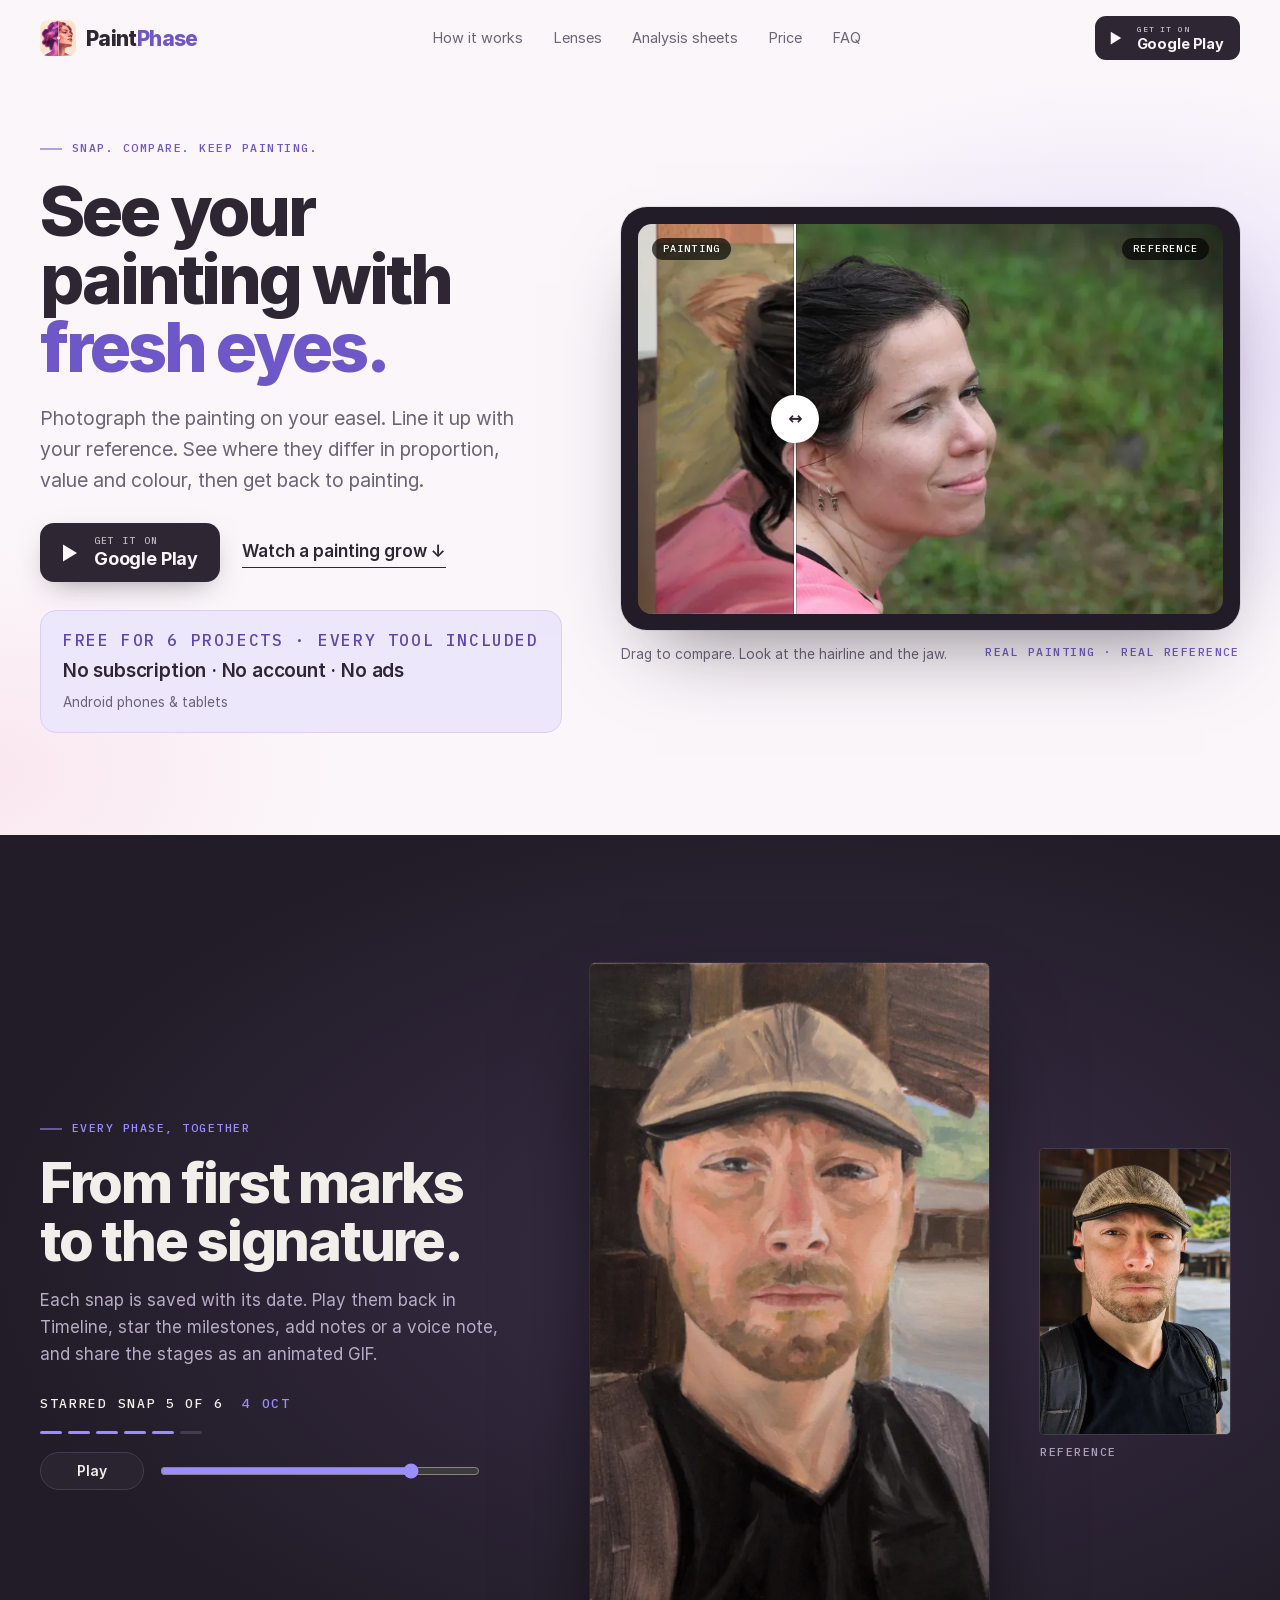
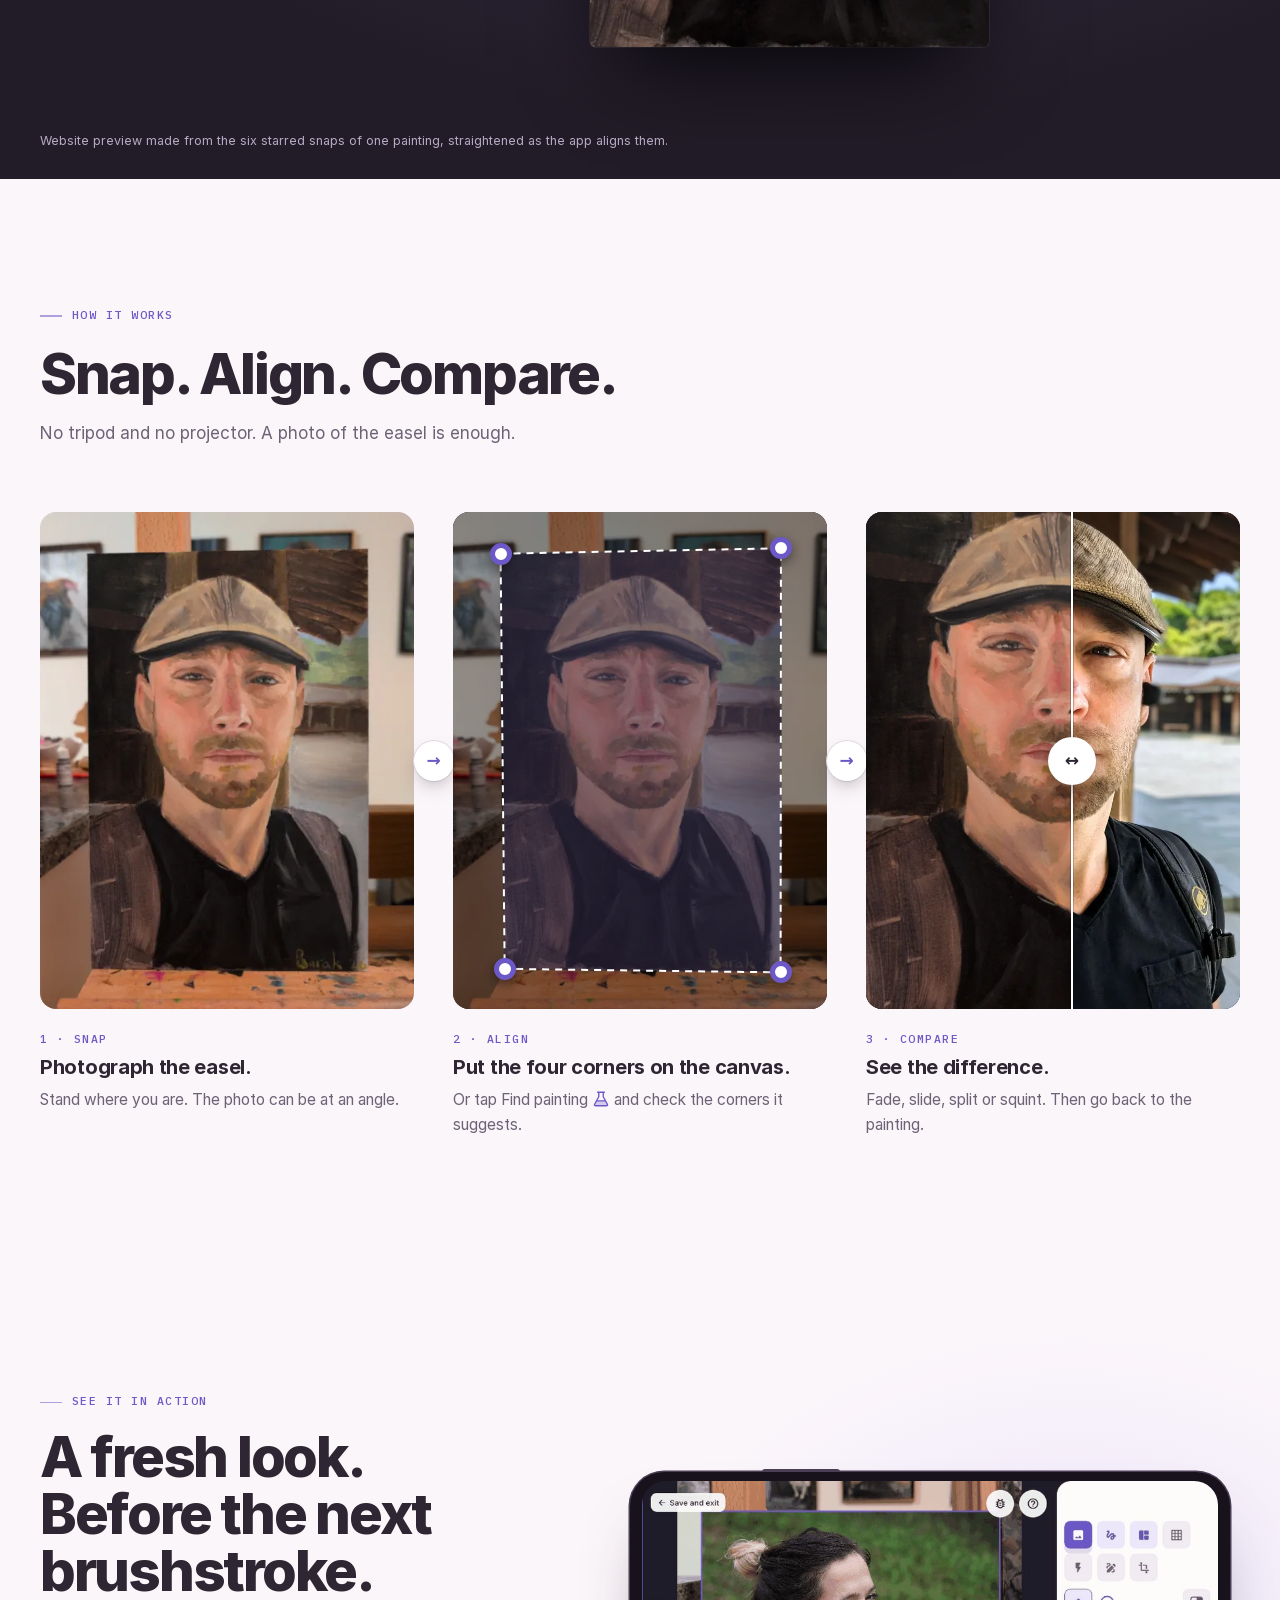
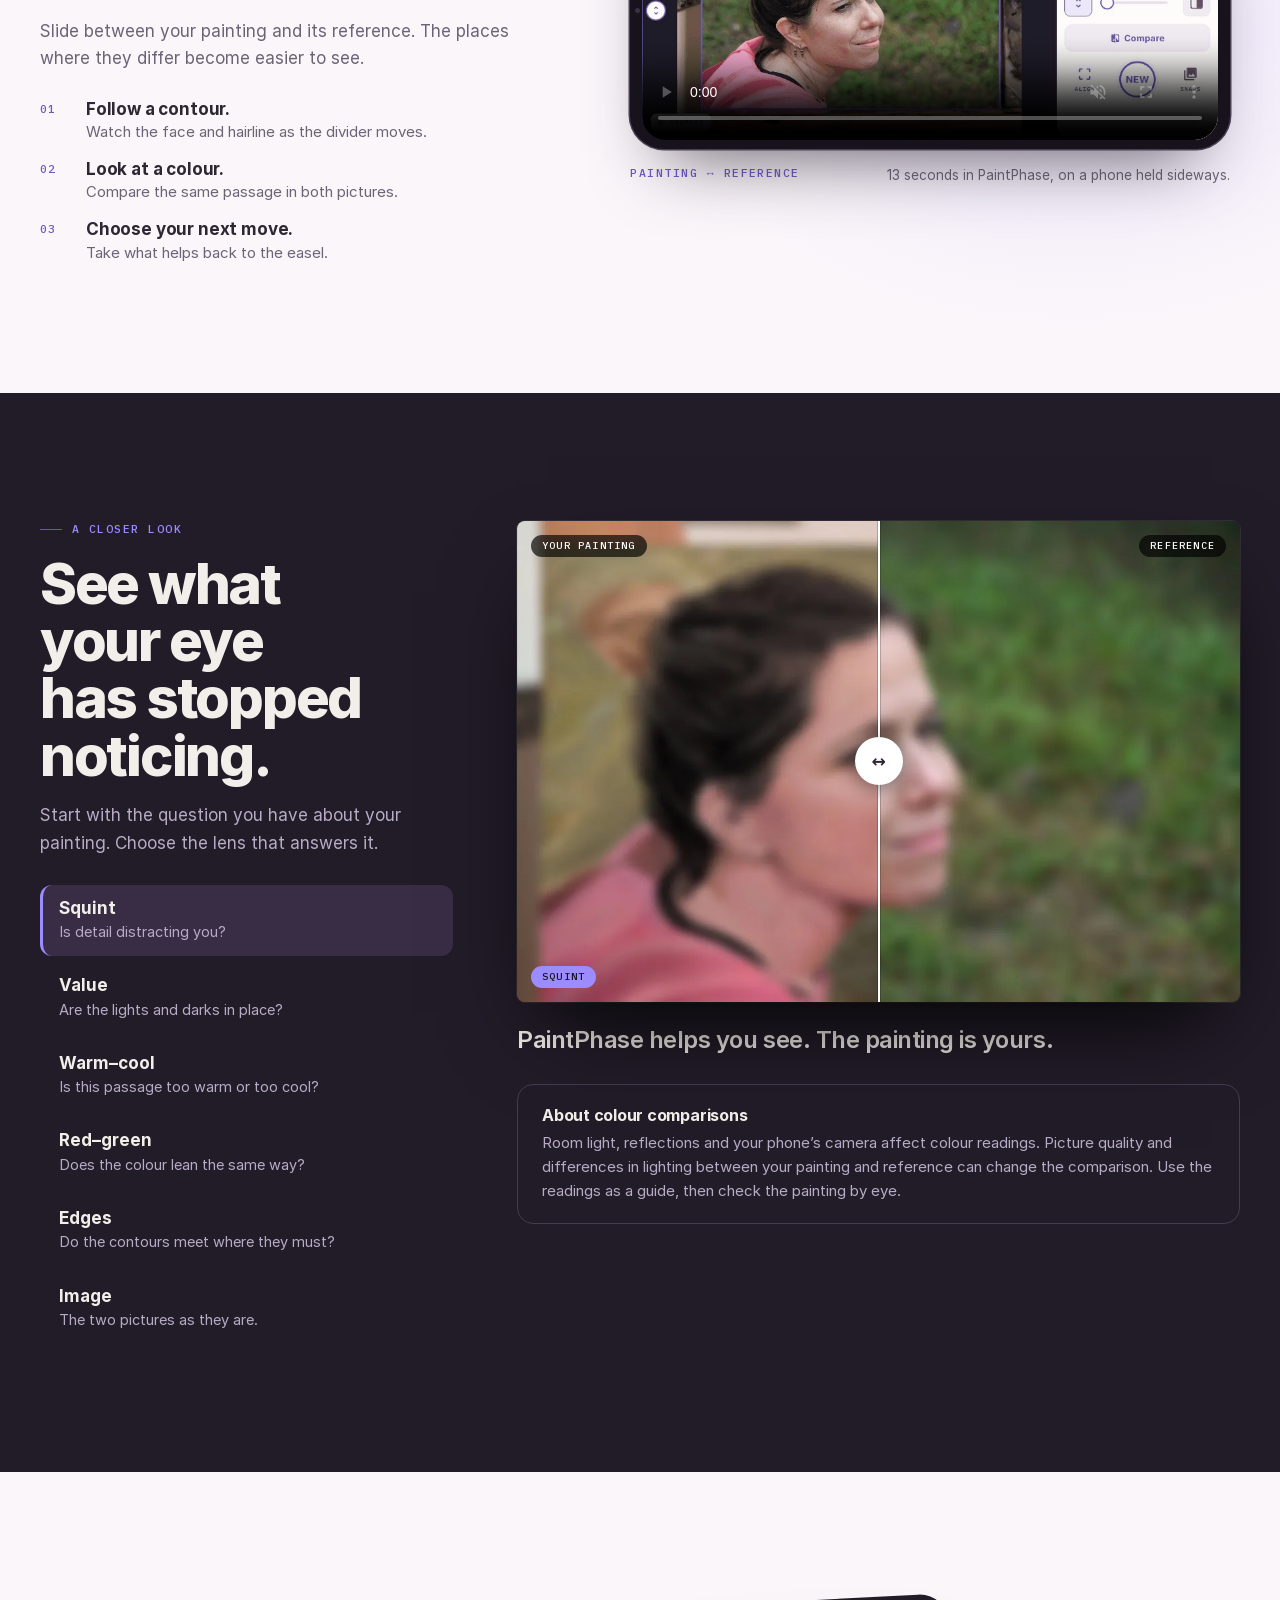
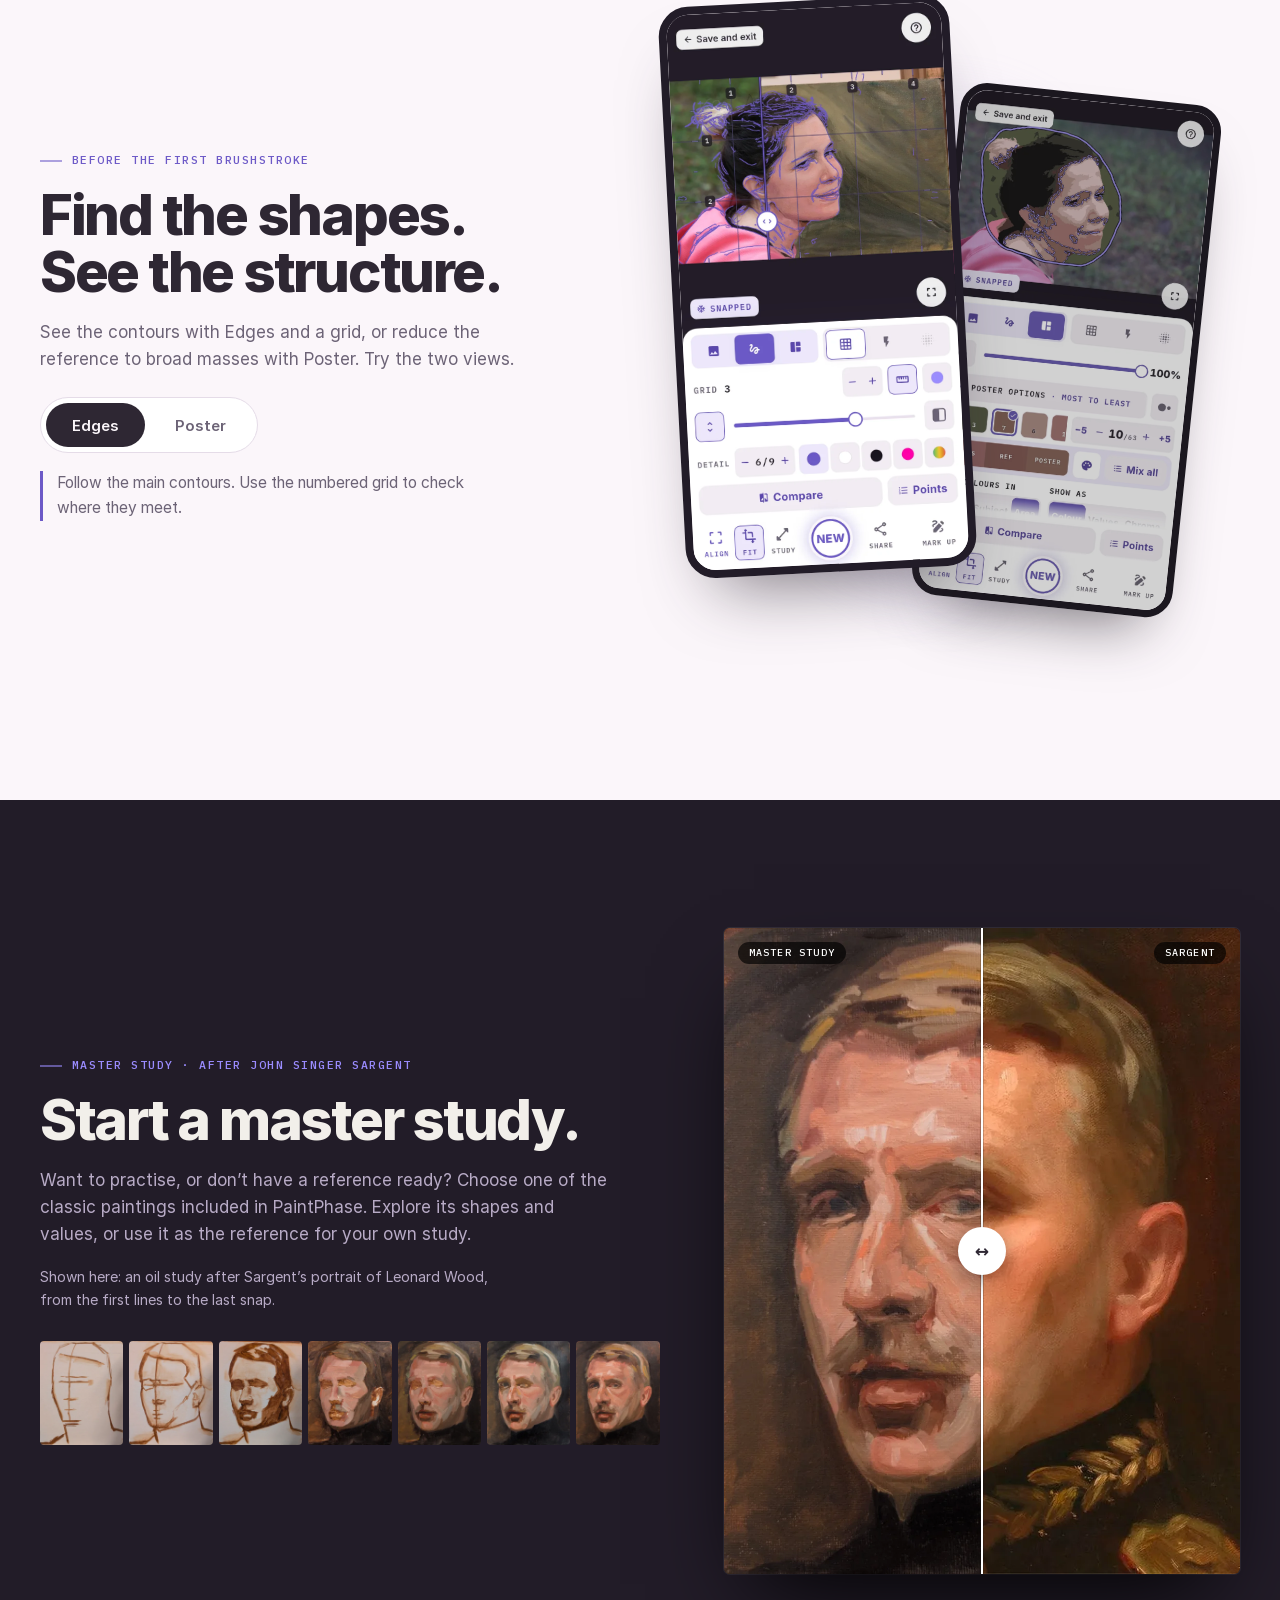
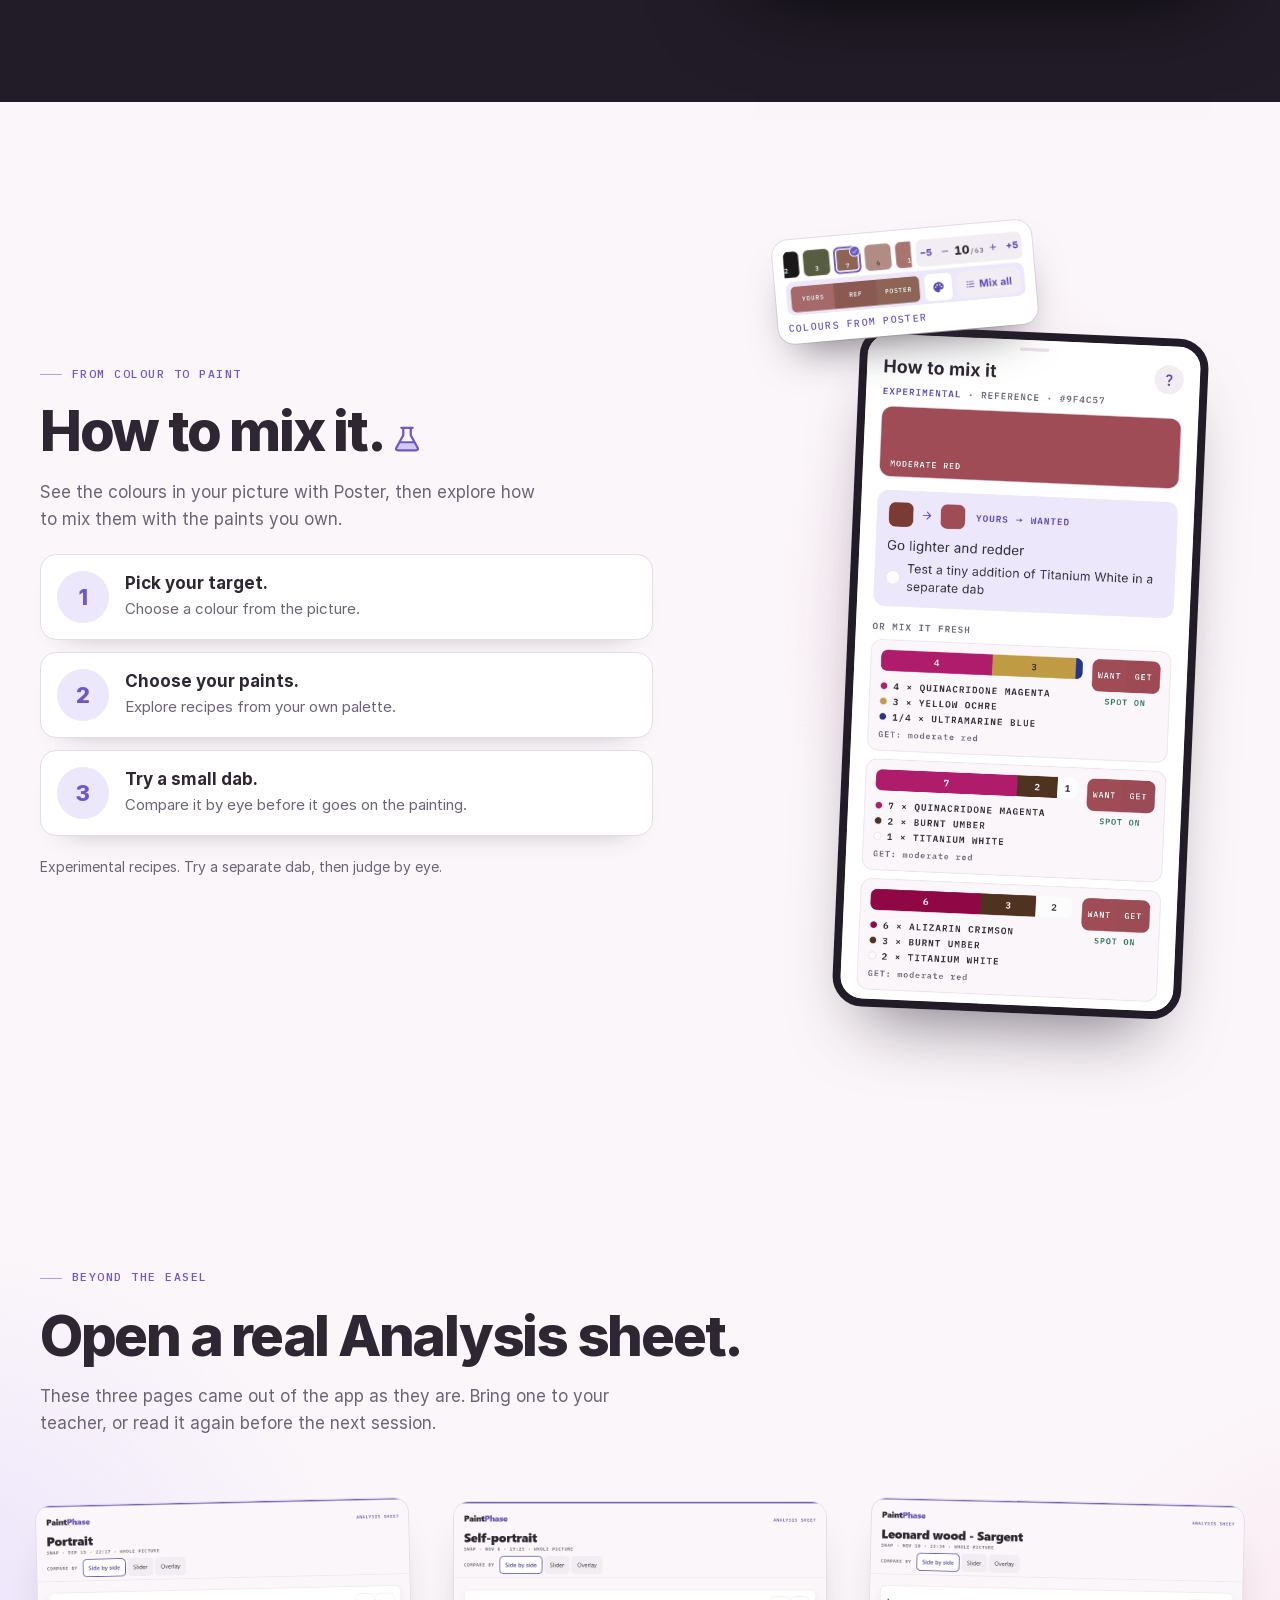
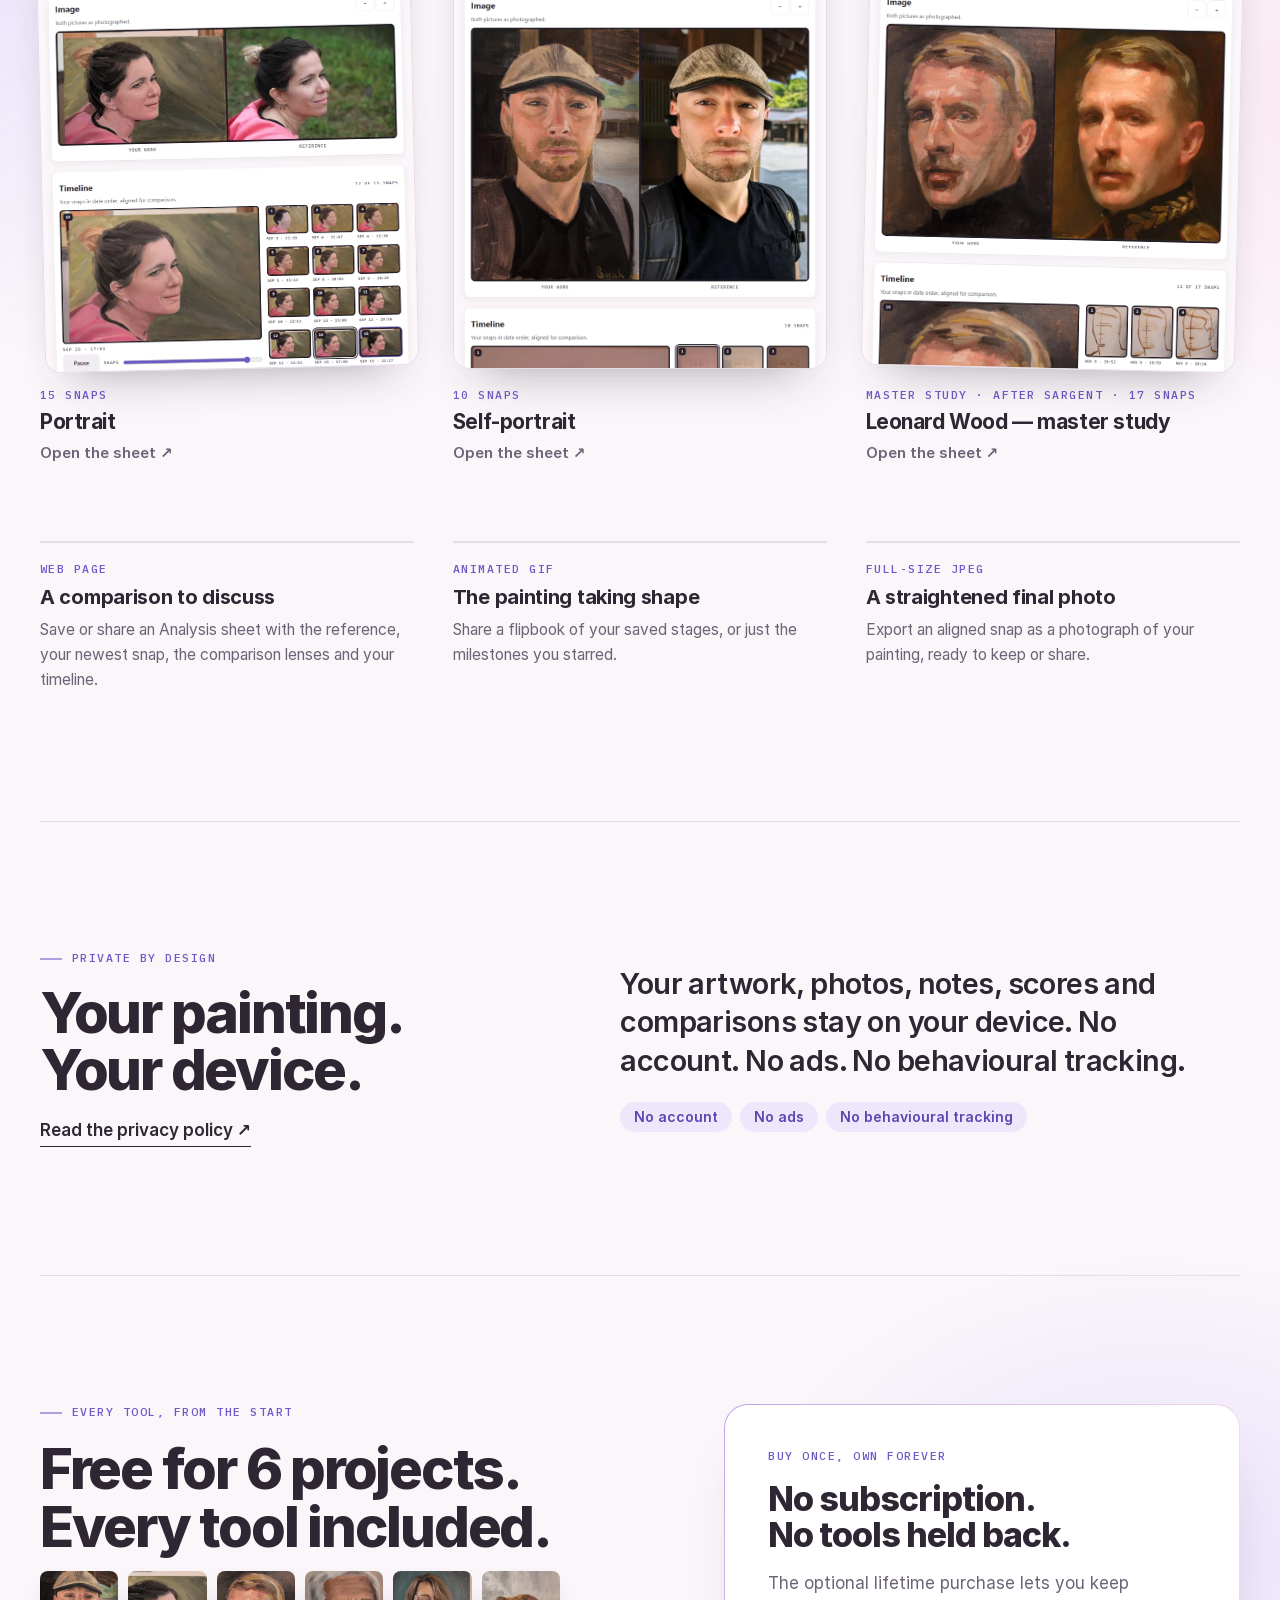
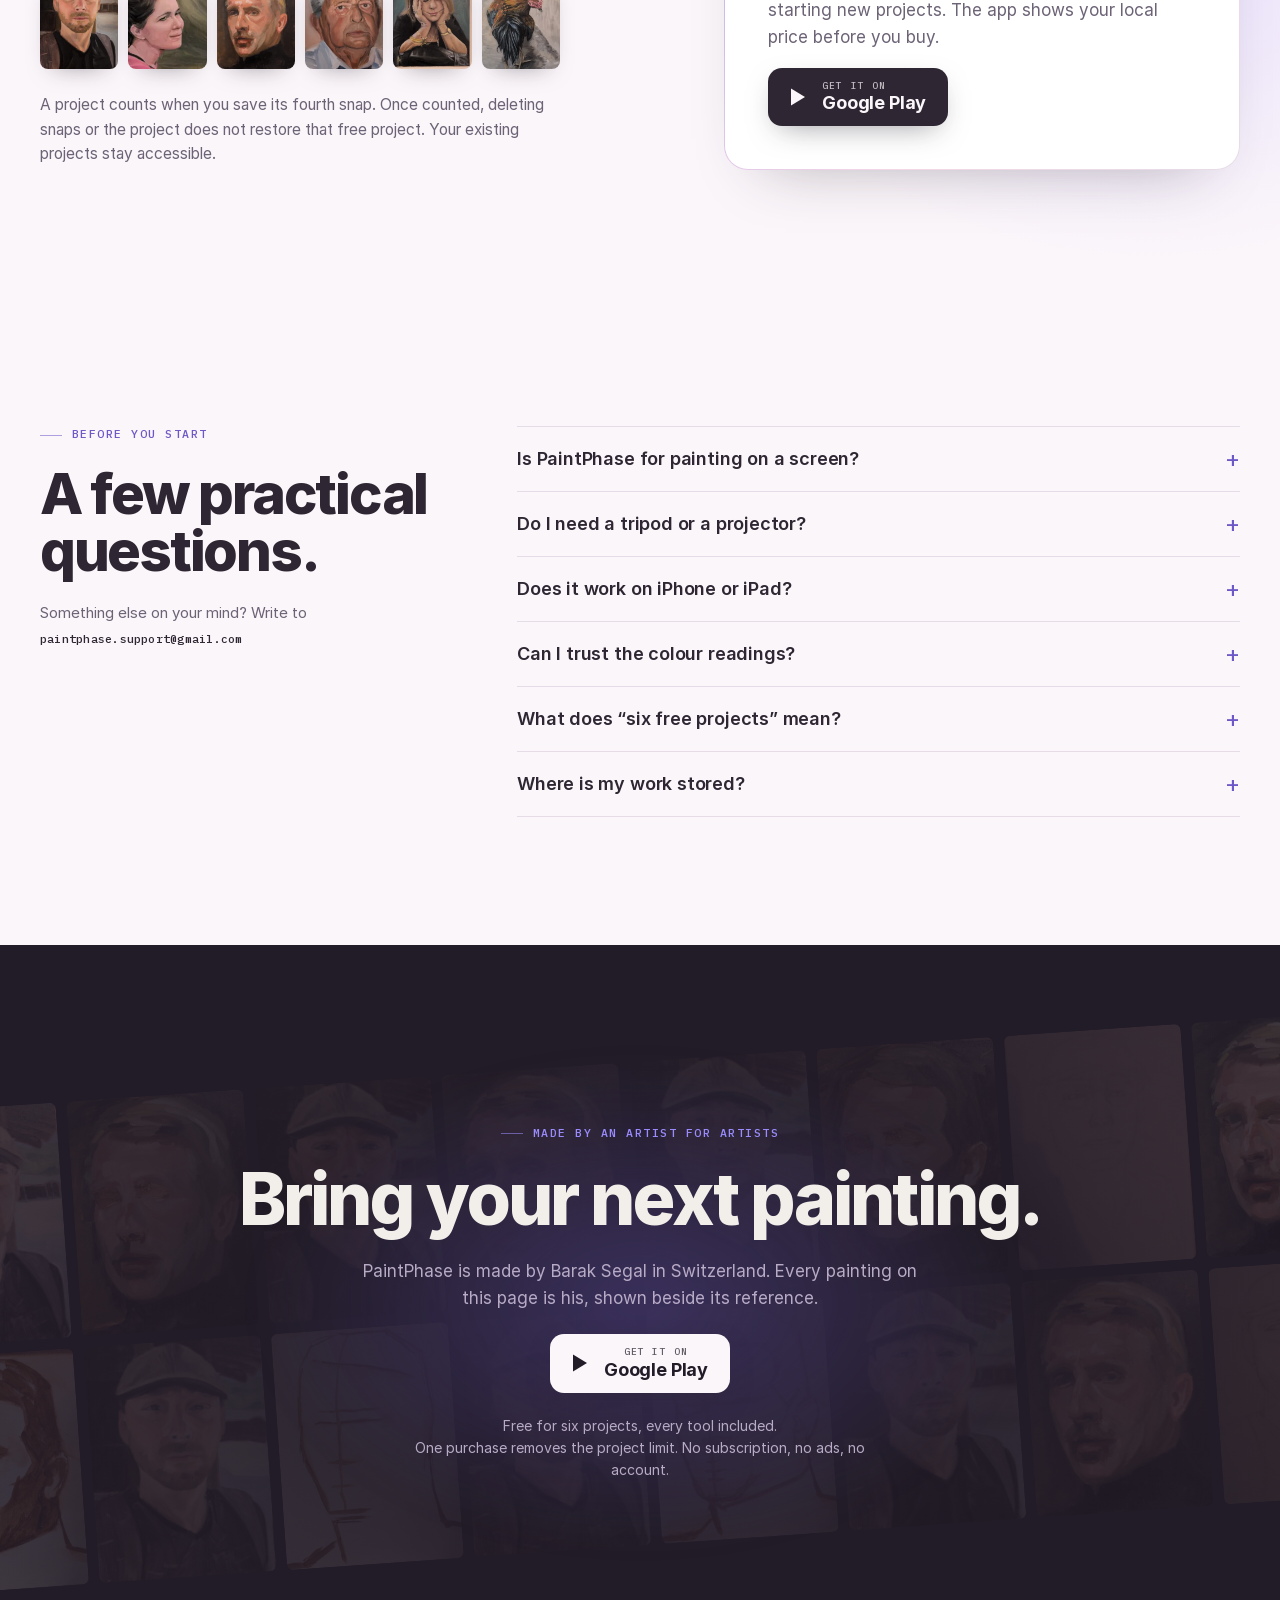
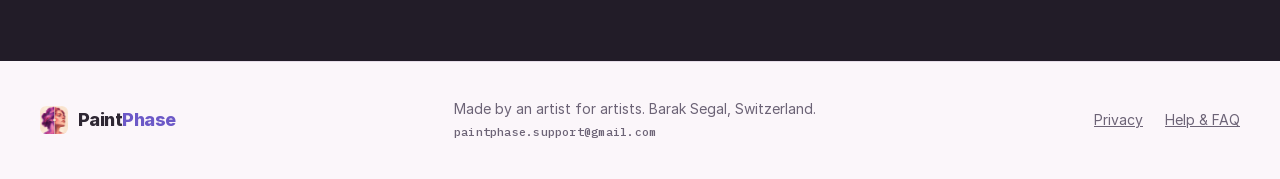
==== commit 746f2105: "The new portrait icon, and two small page fixes The page icon and the favicon are the new painted po" ====
--- a/index.html
+++ b/index.html
@@ -12,7 +12,7 @@
   <meta property="og:description" content="Photograph the painting on your easel and see where it differs from the reference. Free for 6 projects, every tool included.">
   <meta property="og:image" content="https://barakseg.github.io/paintphase-site/assets/art/portrait-painting-1600.webp">
   <meta name="twitter:card" content="summary_large_image">
-  <link rel="icon" type="image/png" sizes="64x64" href="assets/favicon-ring-v2.png">
+  <link rel="icon" type="image/png" sizes="64x64" href="assets/favicon-v3.png">
   <link rel="preload" as="image" href="assets/art/portrait-painting-1600.webp" imagesrcset="assets/art/portrait-painting-800.webp 800w, assets/art/portrait-painting-1600.webp 1600w" imagesizes="(max-width: 900px) 100vw, 56vw">
   <link rel="stylesheet" href="style.css">
   <script src="site.js" defer></script>
@@ -113,7 +113,7 @@
       <div class="handset">
         <video data-film controls loop muted playsinline preload="metadata" poster="assets/studio-poster.jpg" width="1920" height="866" aria-label="PaintPhase comparison demonstration" aria-describedby="film-caption"><source src="assets/studio-loop-1920.mp4" type="video/mp4"><a href="assets/studio-loop-1920.mp4">Open the comparison video</a></video>
       </div>
-      <figcaption id="film-caption"><span class="mono">Painting ↔ Reference</span><span>16 seconds in PaintPhase, on a phone held sideways.</span></figcaption>
+      <figcaption id="film-caption"><span class="mono">Painting ↔ Reference</span><span>13 seconds in PaintPhase, on a phone held sideways.</span></figcaption>
     </figure>
   </section>
 
--- a/style.css
+++ b/style.css
@@ -51,6 +51,7 @@
 .masthead-row { display: flex; align-items: center; gap: 24px; height: 76px; transition: height .3s; }
 .masthead.stuck { background: color-mix(in srgb, var(--paper) 78%, transparent); backdrop-filter: blur(16px) saturate(1.4); -webkit-backdrop-filter: blur(16px) saturate(1.4); box-shadow: 0 1px 0 var(--line); }
 .masthead.stuck .masthead-row { height: 60px; }
+html:not(.js) .masthead { background: var(--paper); }
 .brand { display: inline-flex; align-items: center; gap: 10px; text-decoration: none; font: 800 21px/1 var(--sans); letter-spacing: -.03em; }
 .brand img { border-radius: 22%; }
 .brand b { color: var(--accent); font-weight: 800; }
@@ -344,6 +345,12 @@
   .wall { grid-template-columns: repeat(4, 1fr); }
   .play-small small { display: none; }
 }
+/* Below 331 px the masthead's Play door covered the end of the wordmark. */
+@media (max-width: 359px) {
+  .masthead-row { gap: 12px; }
+  .masthead .brand { gap: 8px; font-size: 18px; }
+  .play-small { gap: 8px; padding: 9px 12px 9px 10px; }
+}
 @media (prefers-reduced-motion: reduce) {
   html { scroll-behavior: auto; }
   *, *::before, *::after { transition-duration: .01ms !important; animation-duration: .01ms !important; }
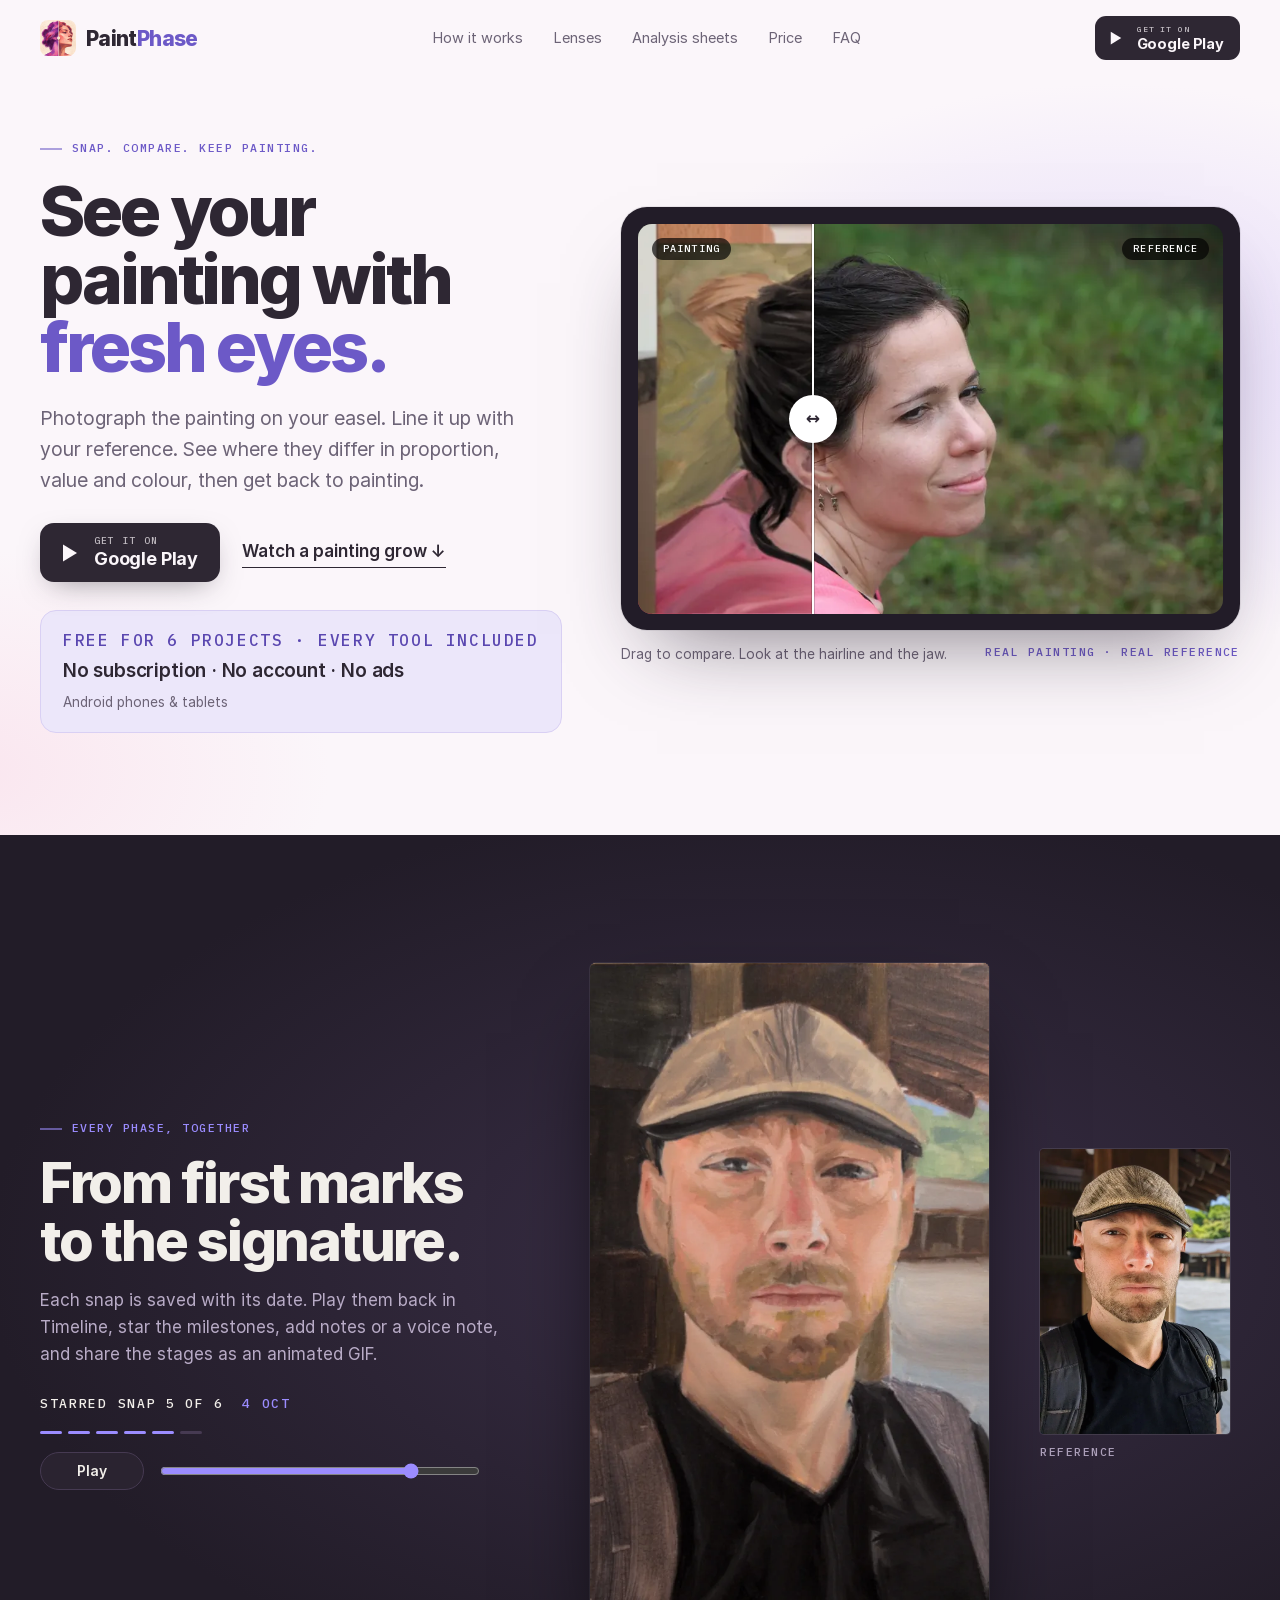
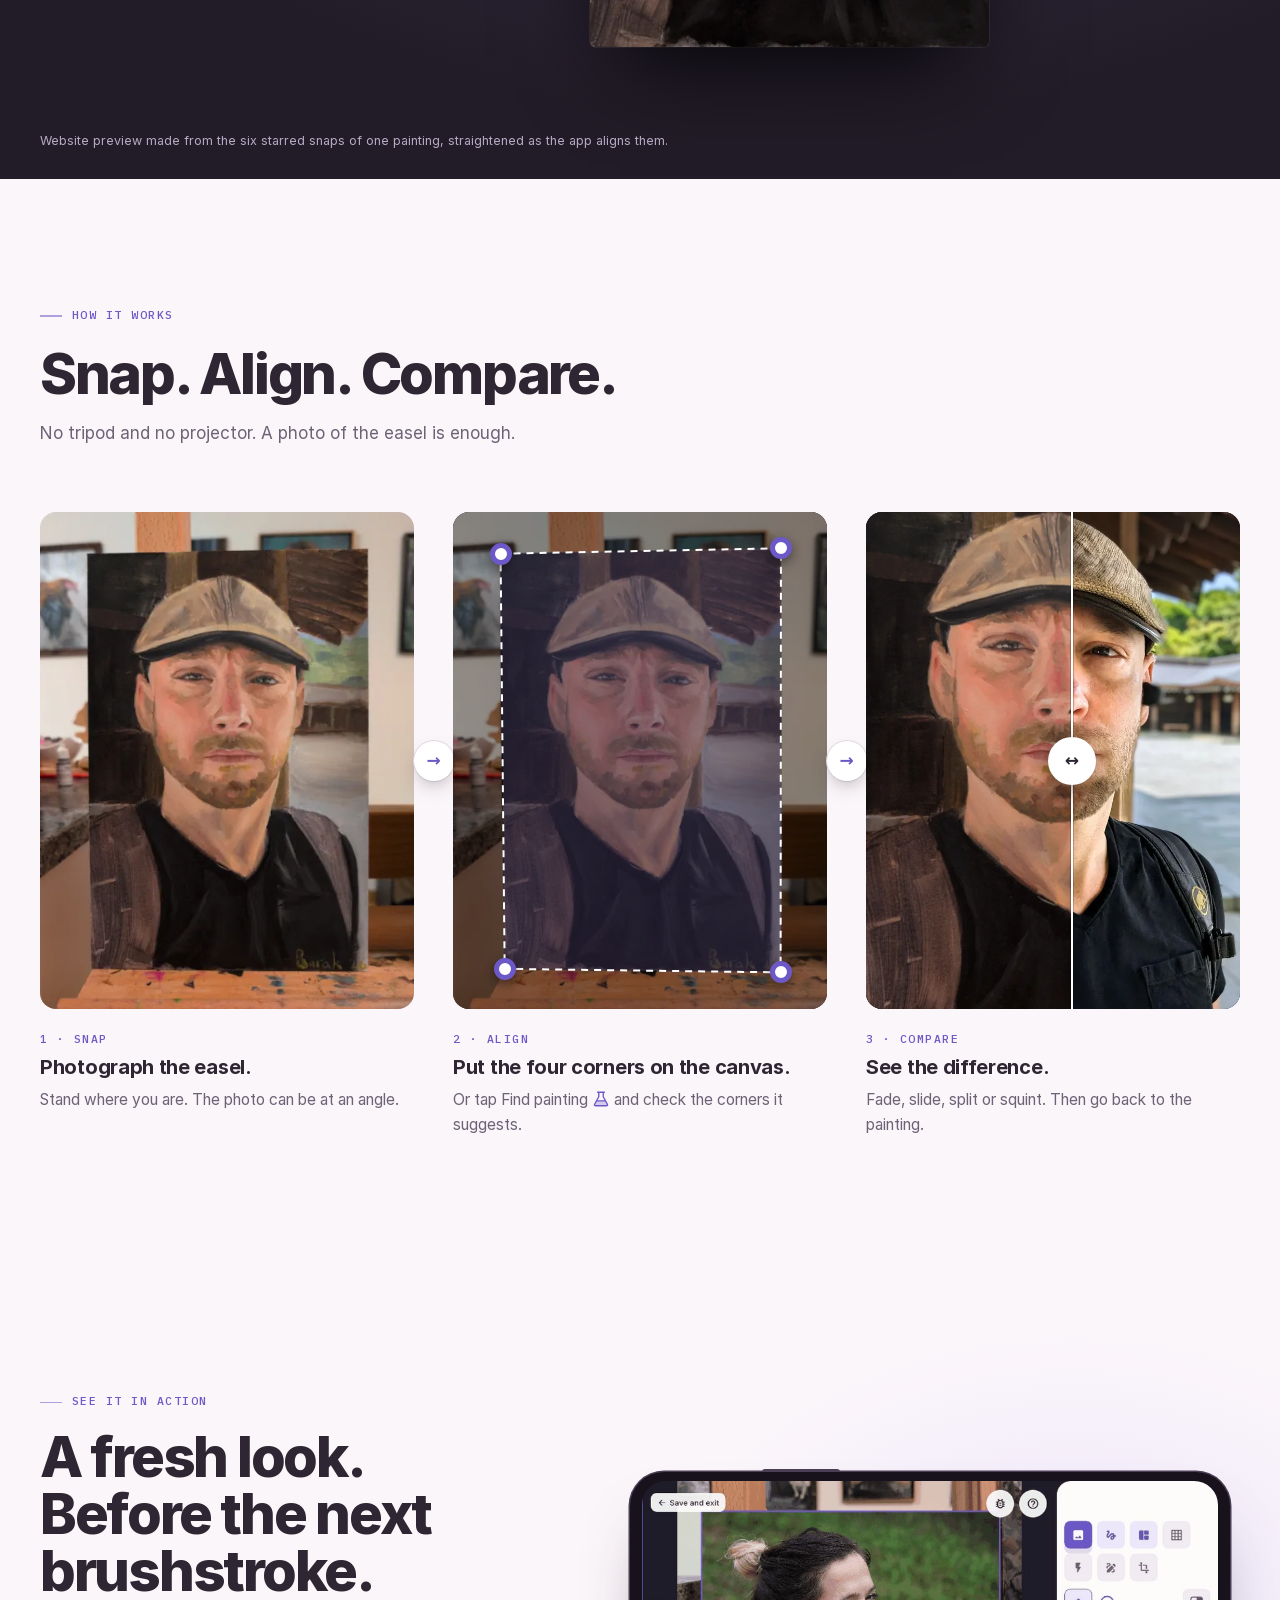
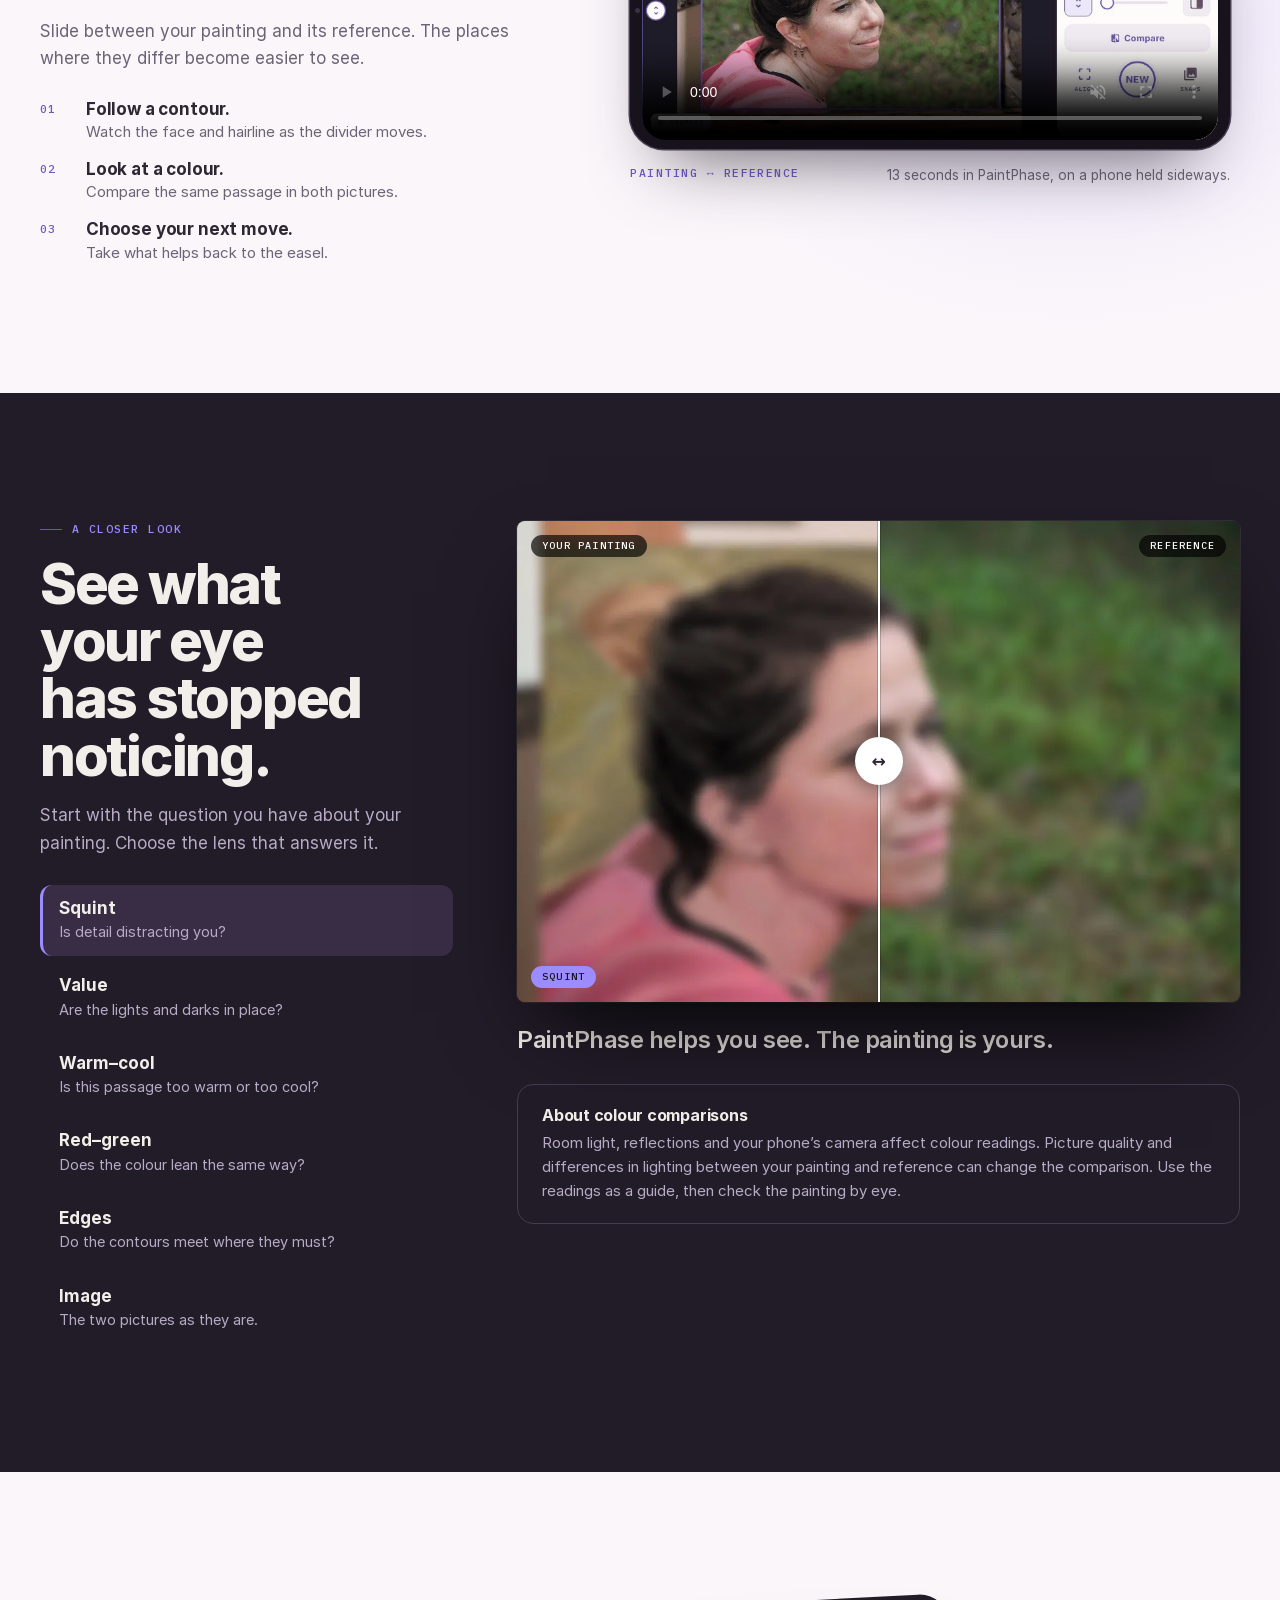
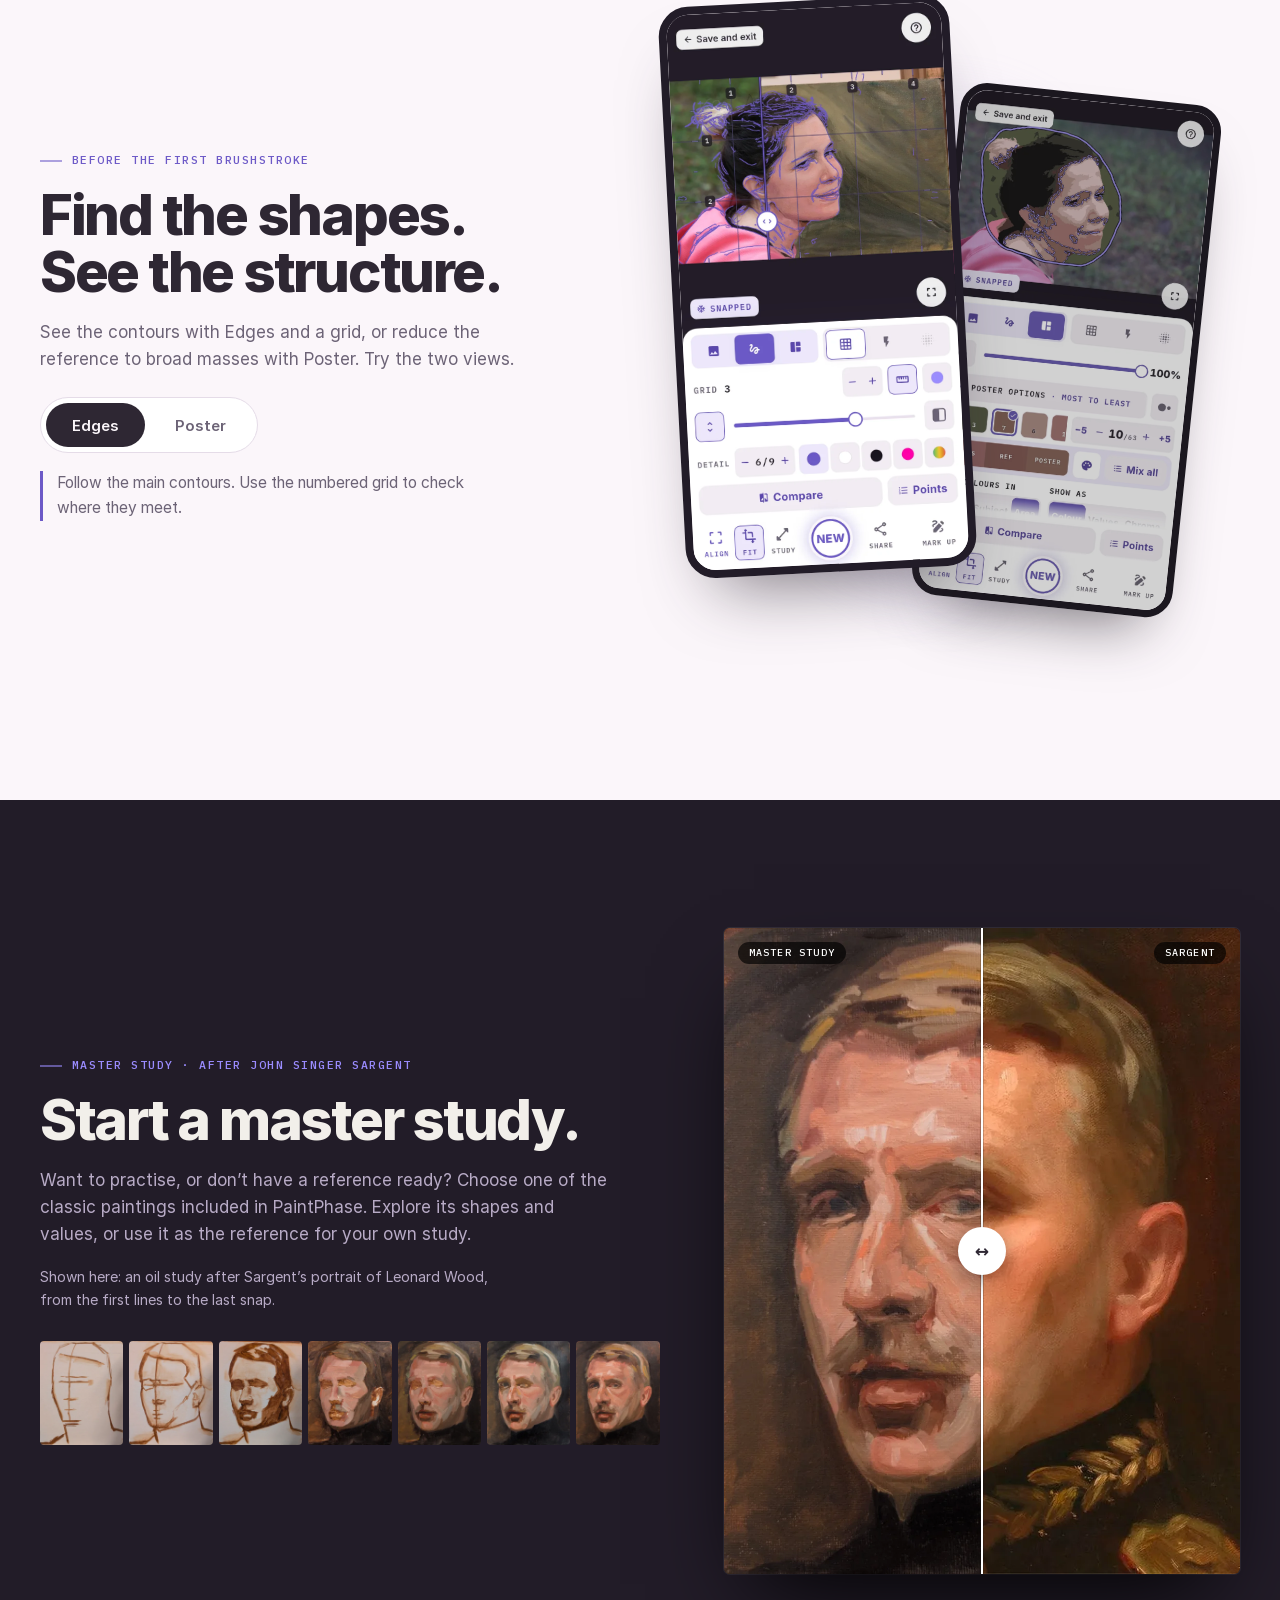
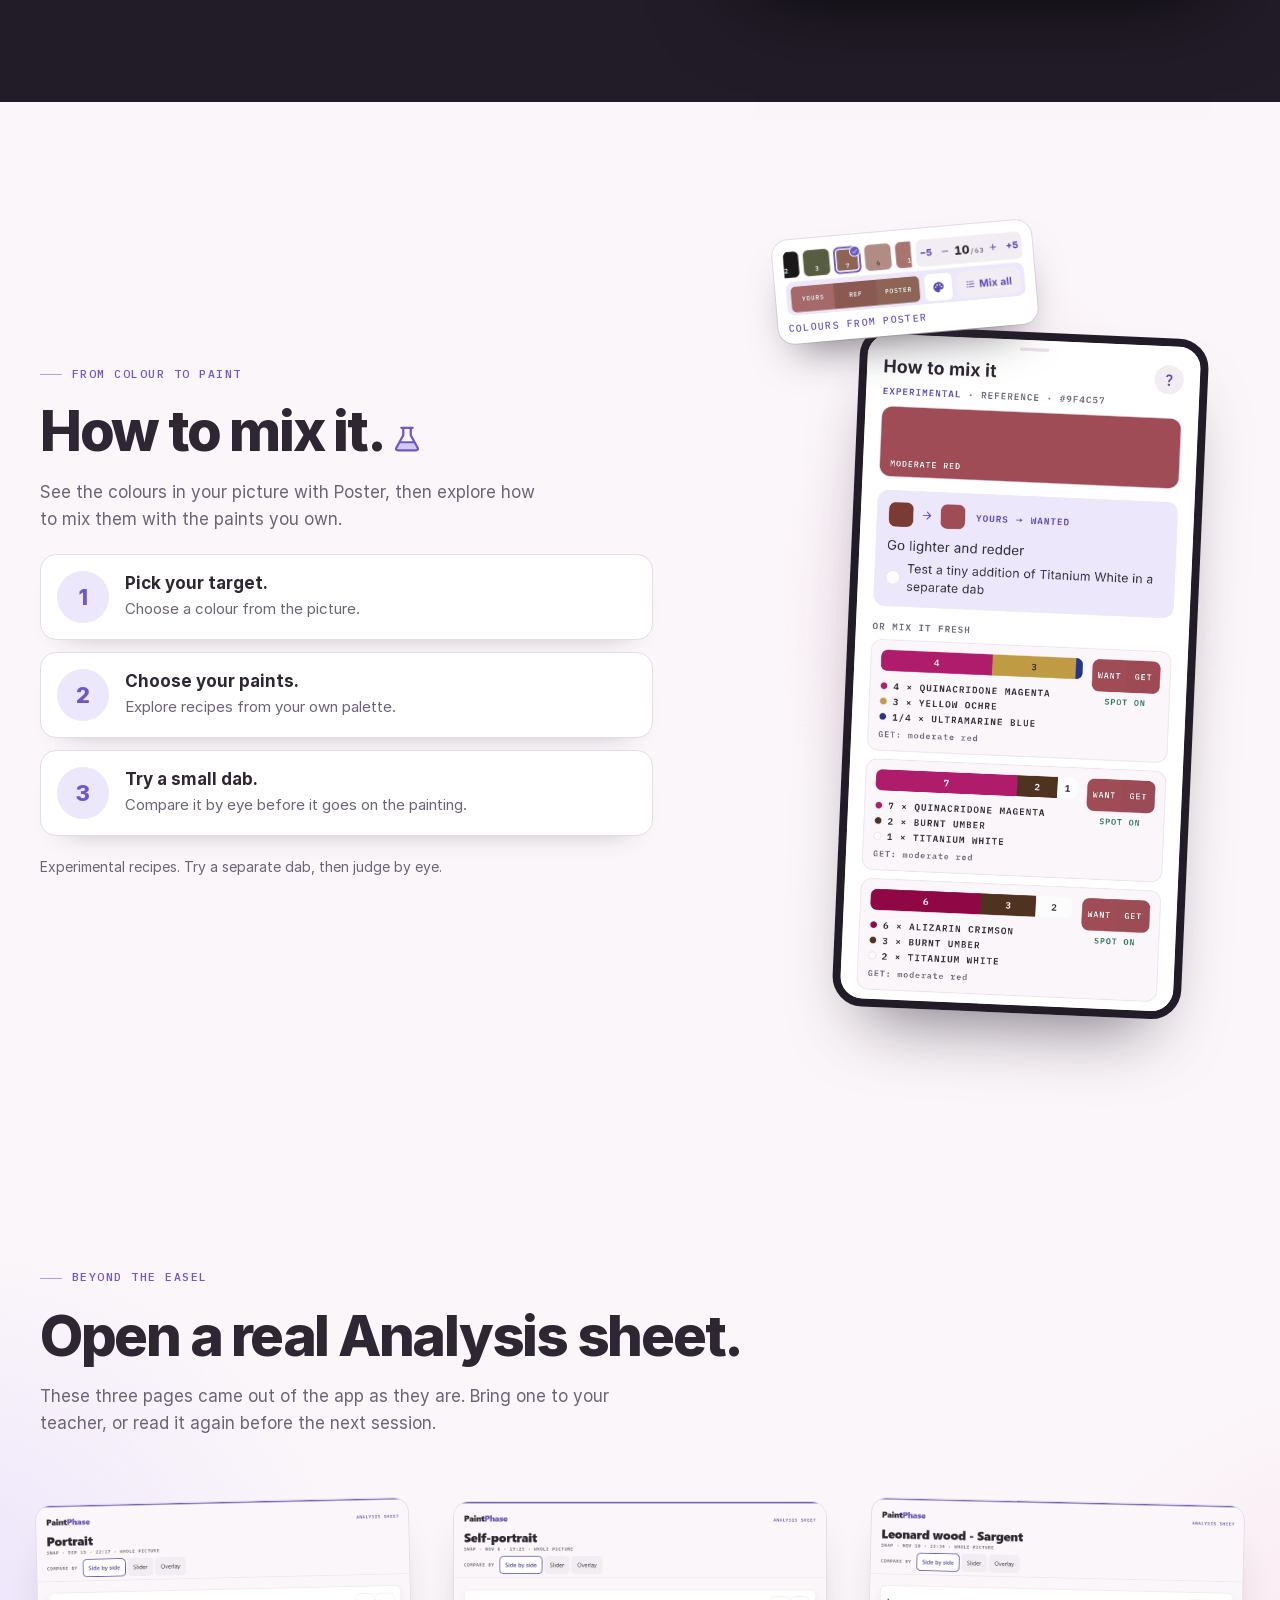
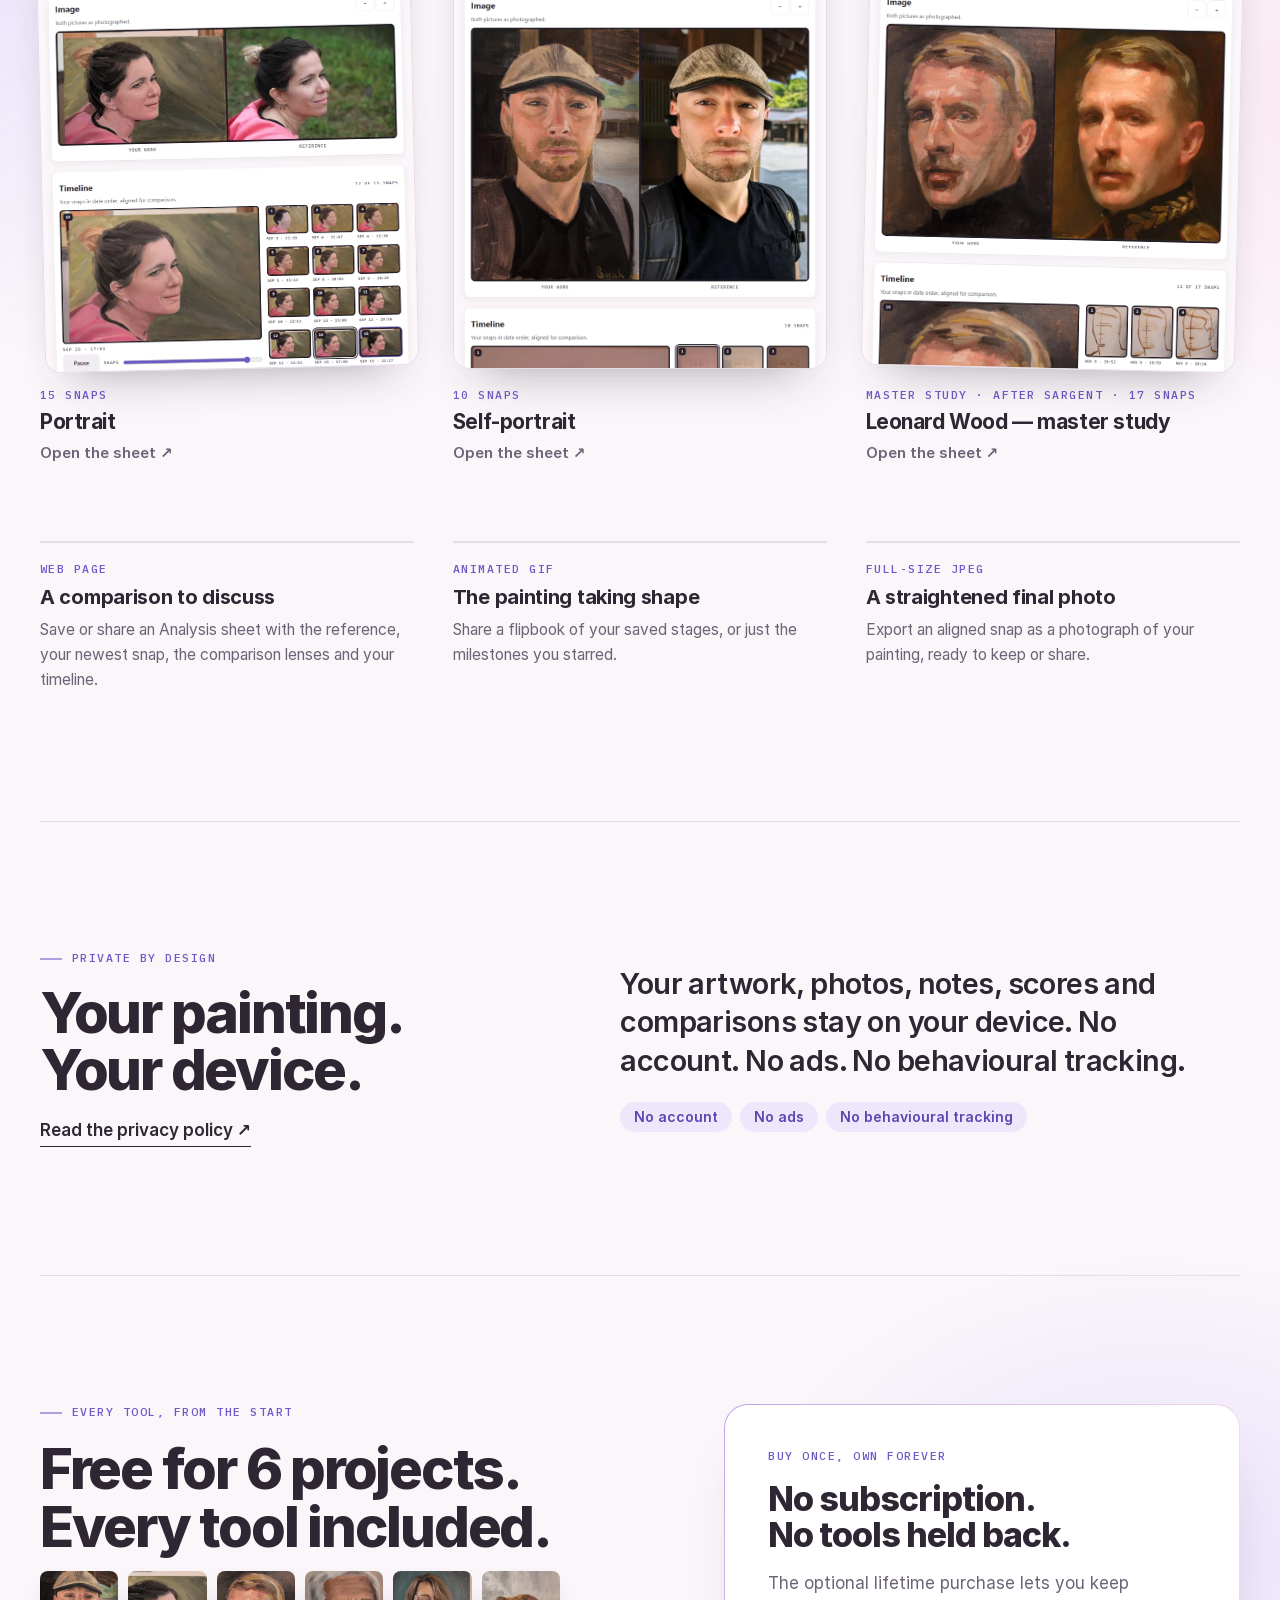
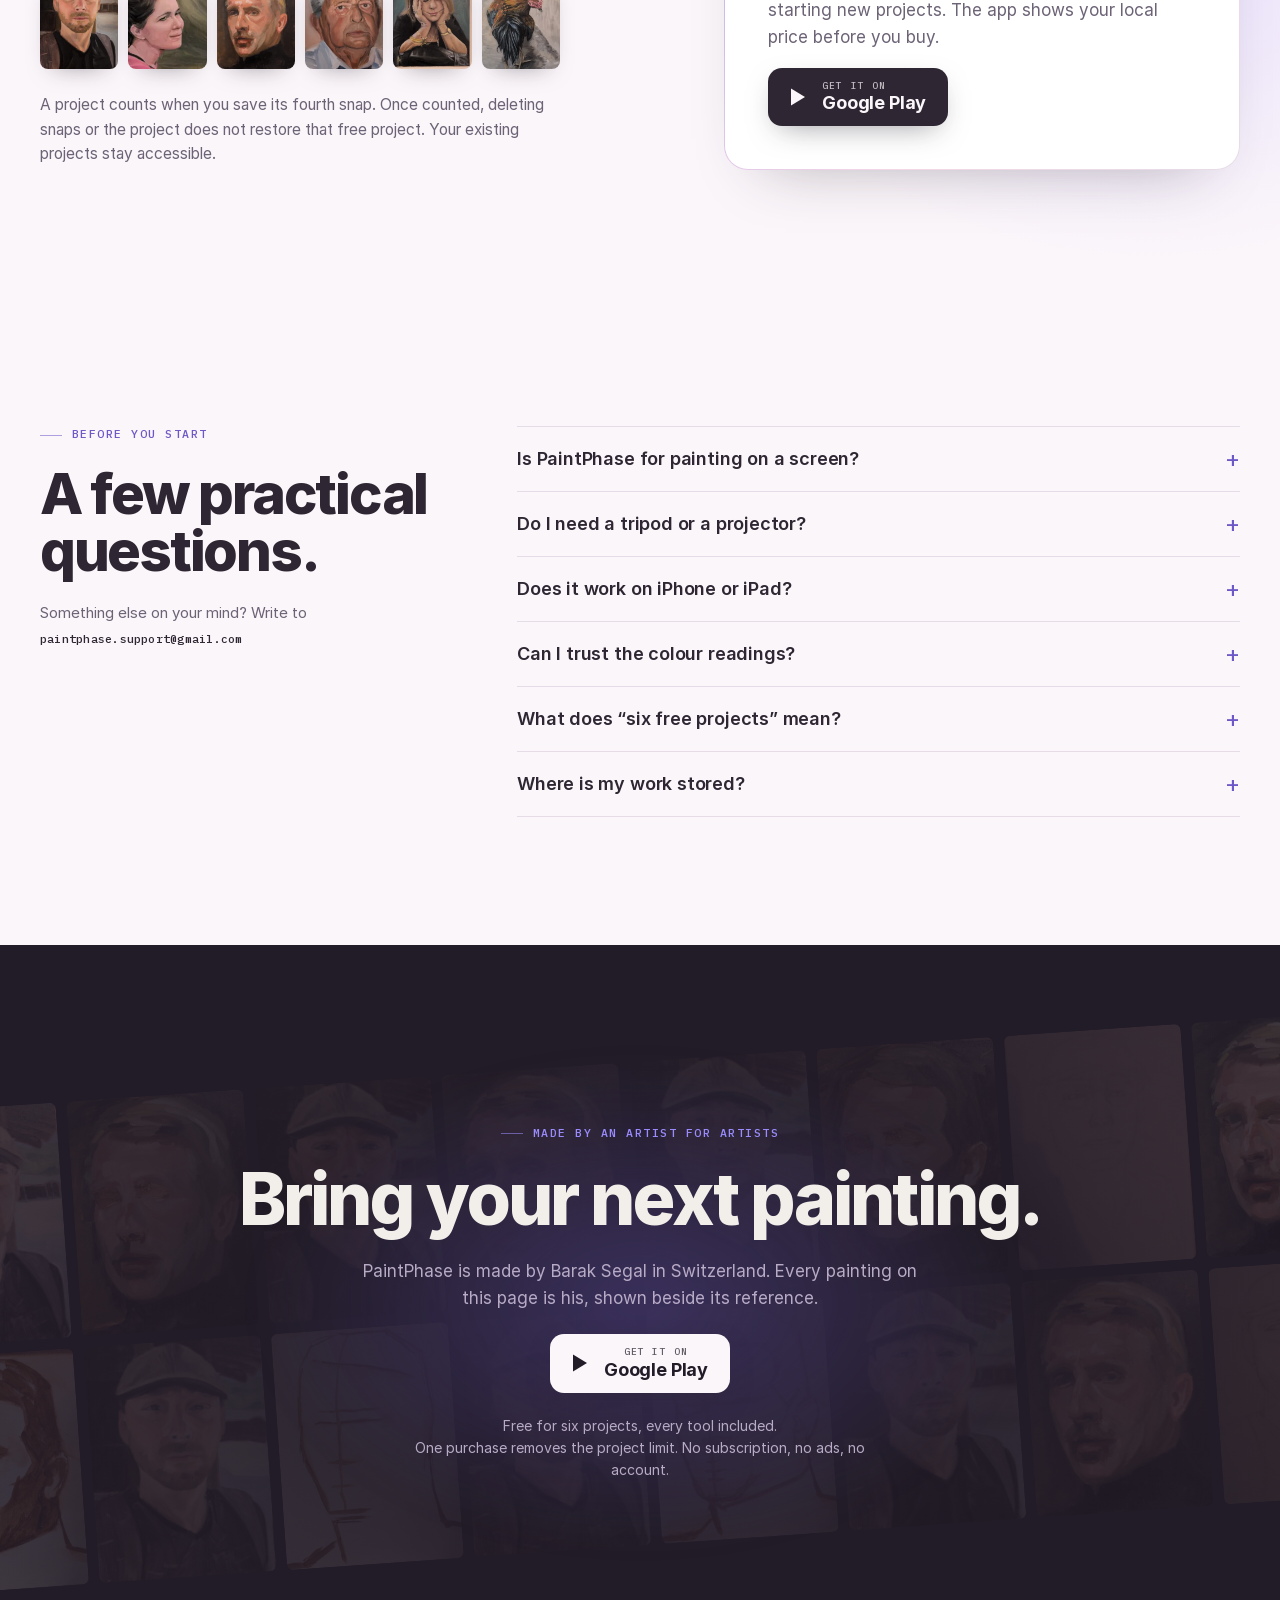
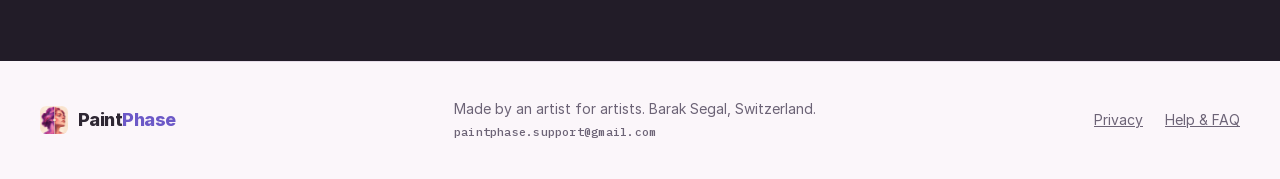
==== commit 5c964378: "The tab icon has transparent corners The favicon was a full square with a pale ground behind its cor" ====
--- a/index.html
+++ b/index.html
@@ -12,7 +12,7 @@
   <meta property="og:description" content="Photograph the painting on your easel and see where it differs from the reference. Free for 6 projects, every tool included.">
   <meta property="og:image" content="https://barakseg.github.io/paintphase-site/assets/art/portrait-painting-1600.webp">
   <meta name="twitter:card" content="summary_large_image">
-  <link rel="icon" type="image/png" sizes="64x64" href="assets/favicon-v3.png">
+  <link rel="icon" type="image/png" sizes="64x64" href="assets/favicon-v4.png">
   <link rel="preload" as="image" href="assets/art/portrait-painting-1600.webp" imagesrcset="assets/art/portrait-painting-800.webp 800w, assets/art/portrait-painting-1600.webp 1600w" imagesizes="(max-width: 900px) 100vw, 56vw">
   <link rel="stylesheet" href="style.css">
   <script src="site.js" defer></script>
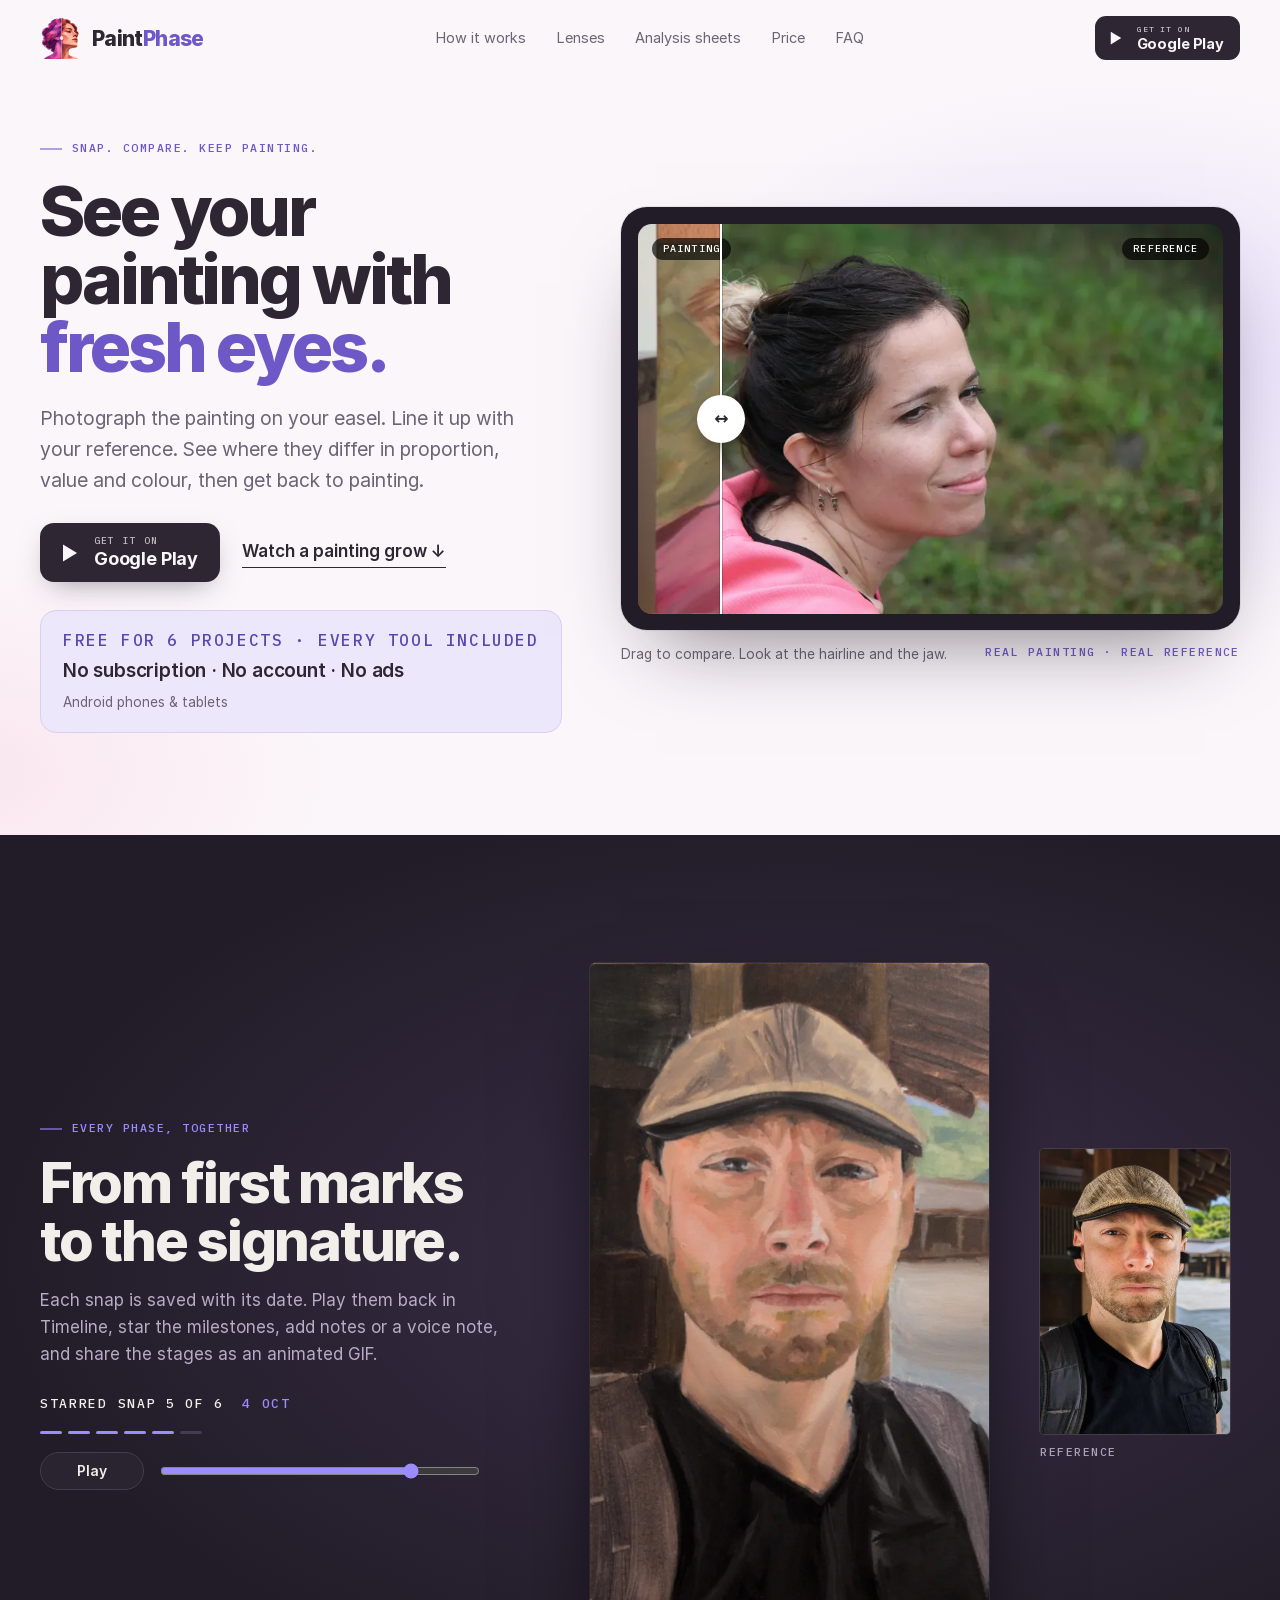
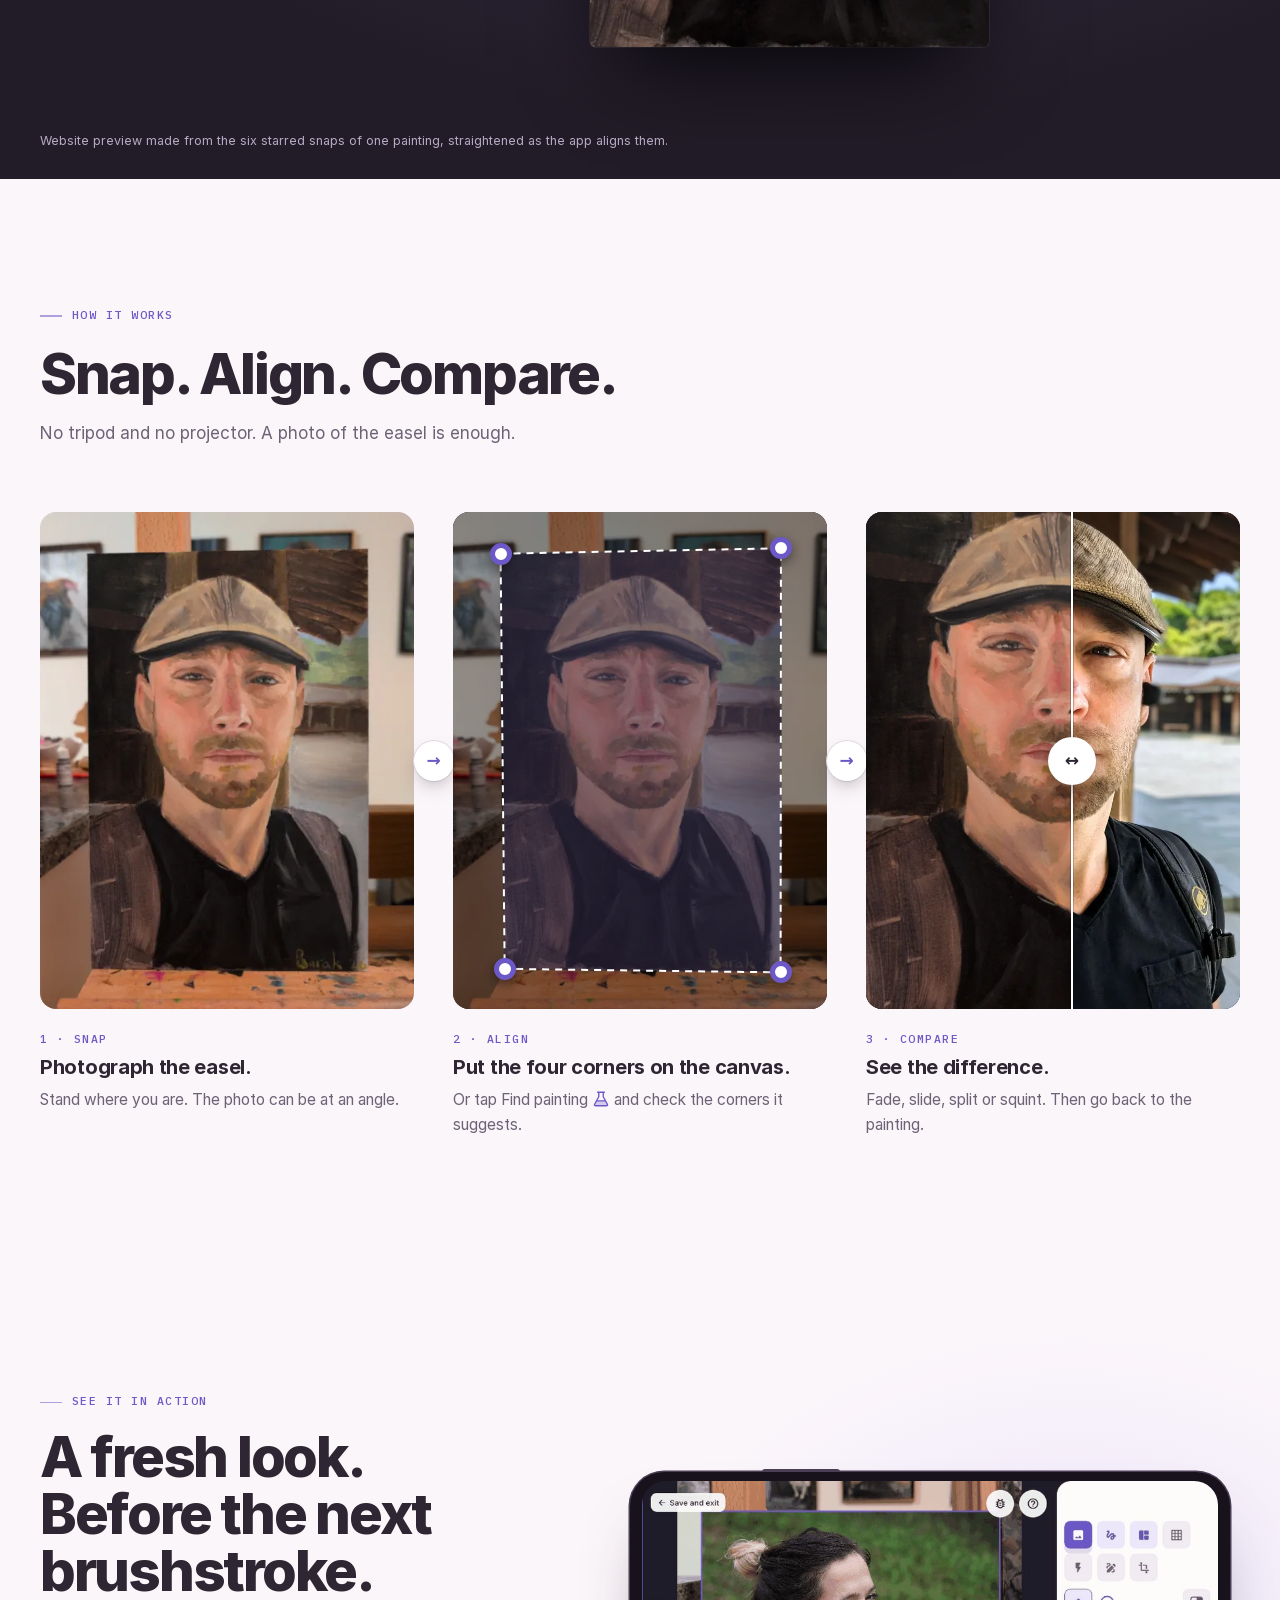
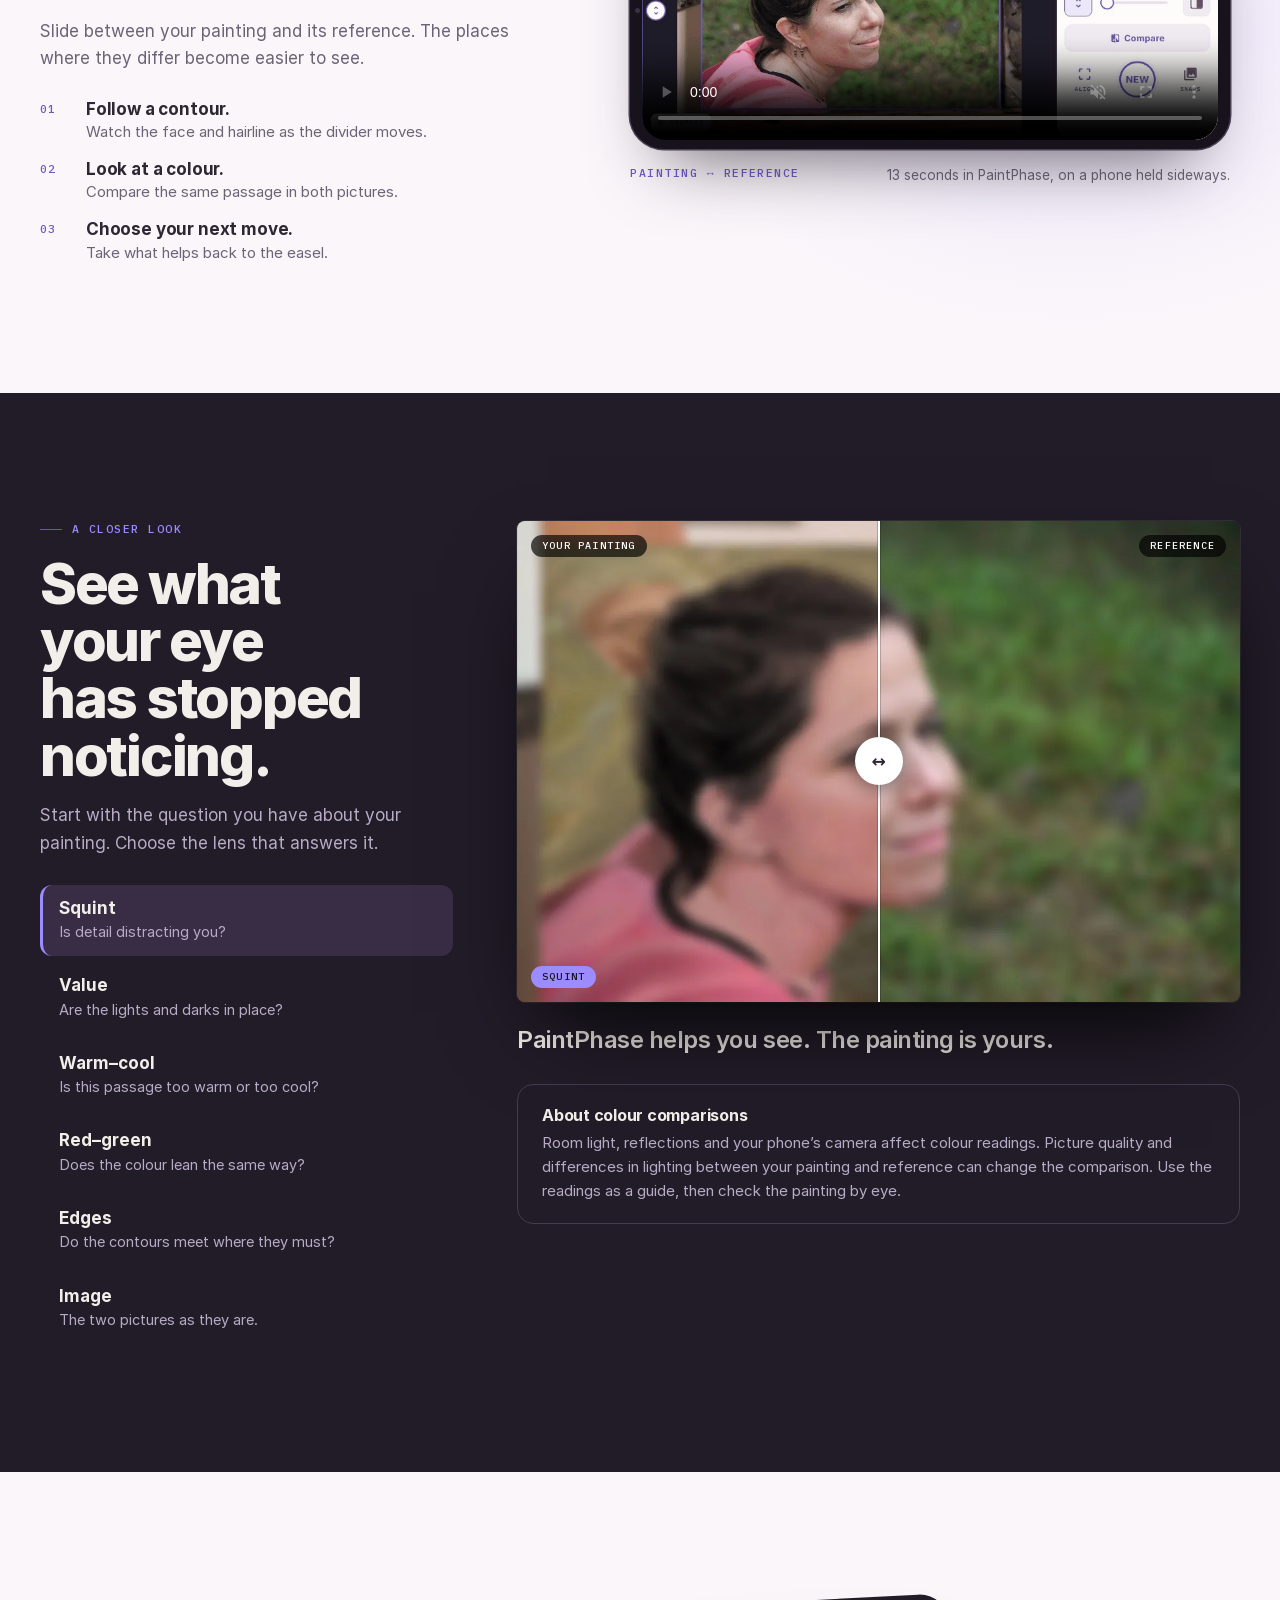
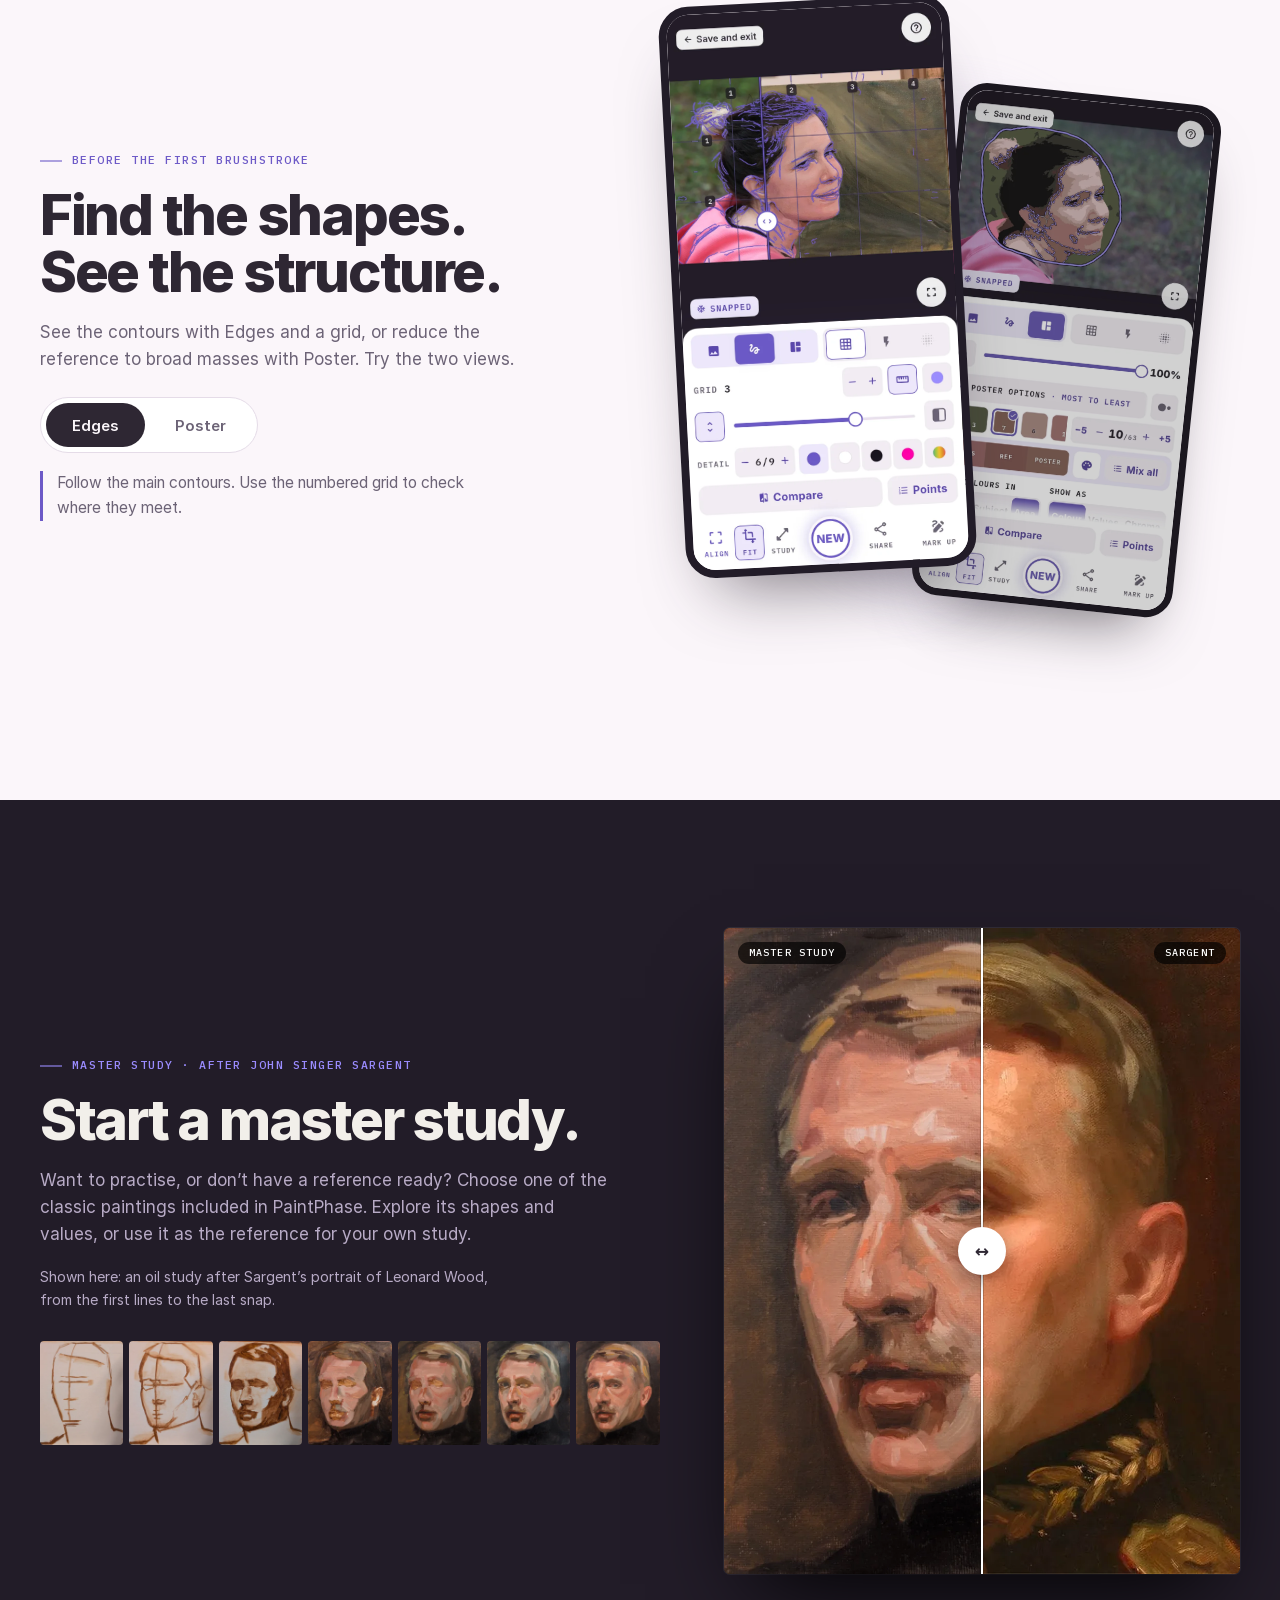
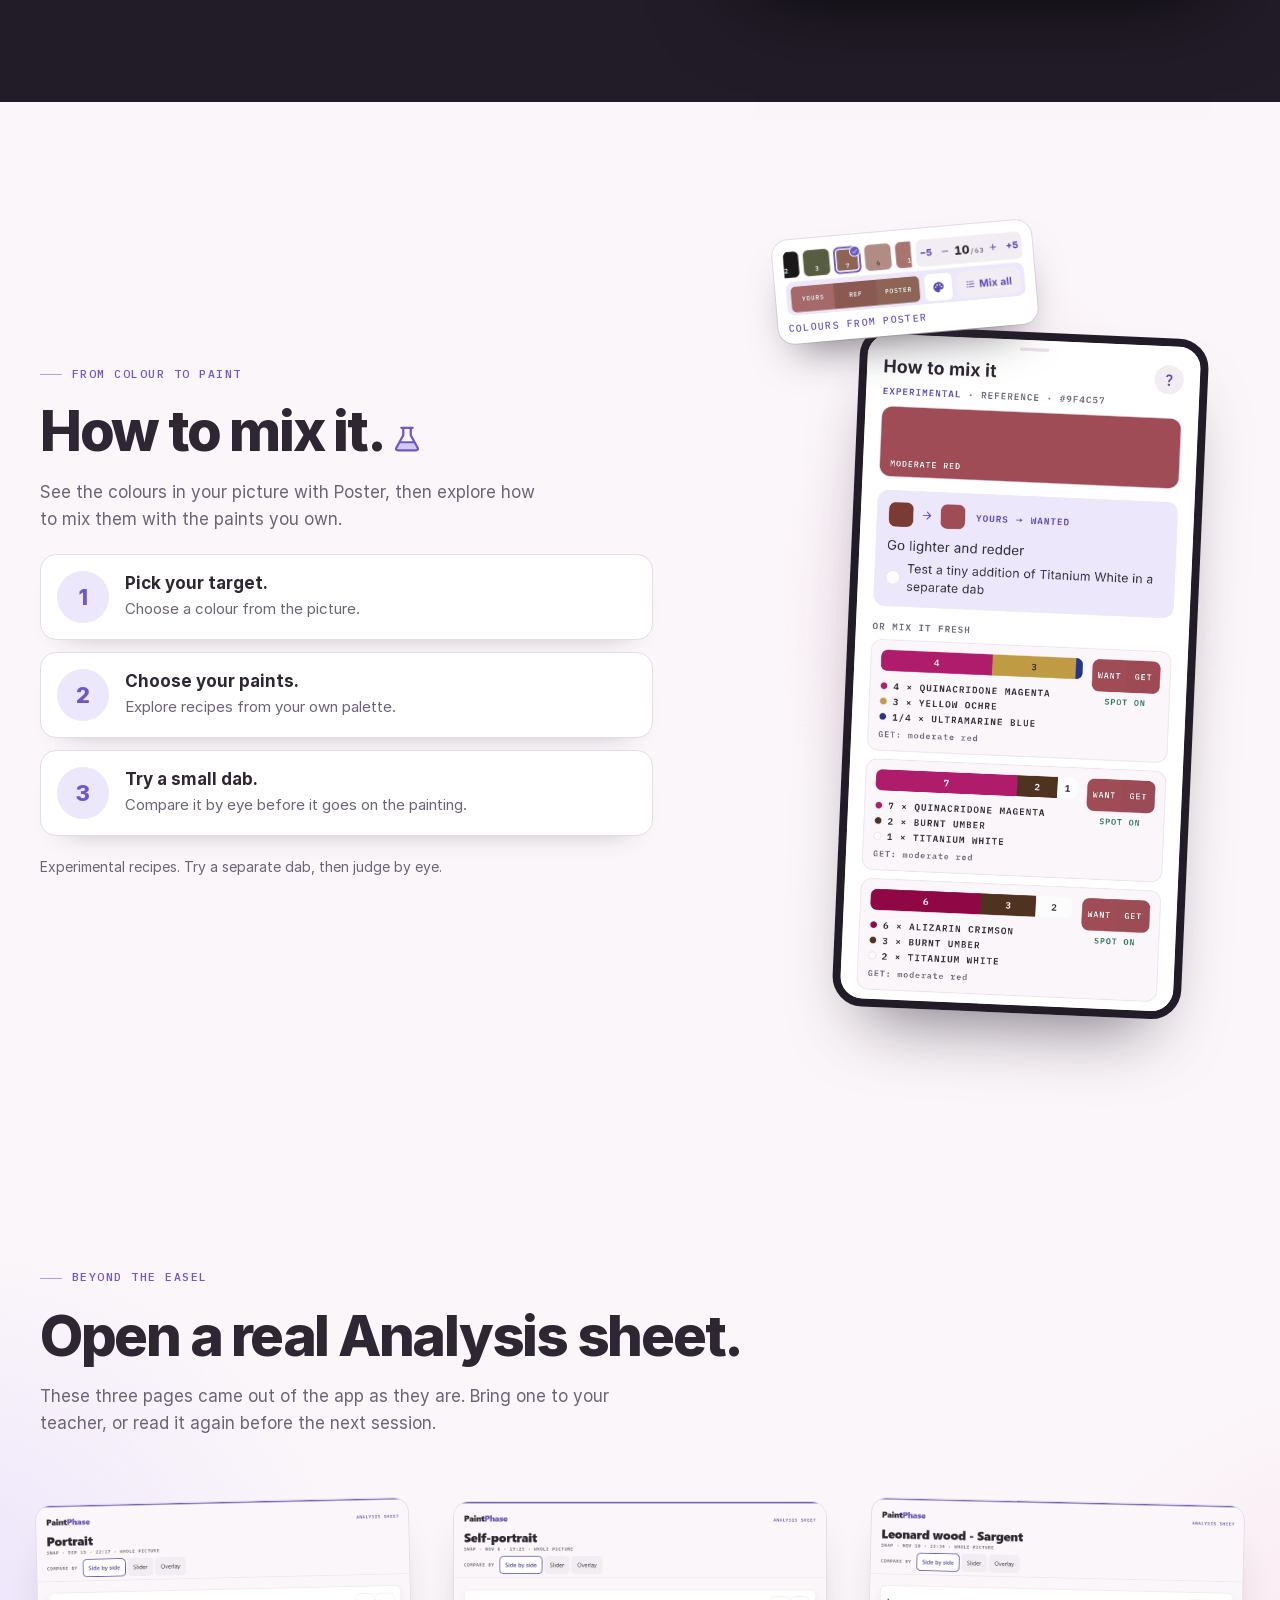
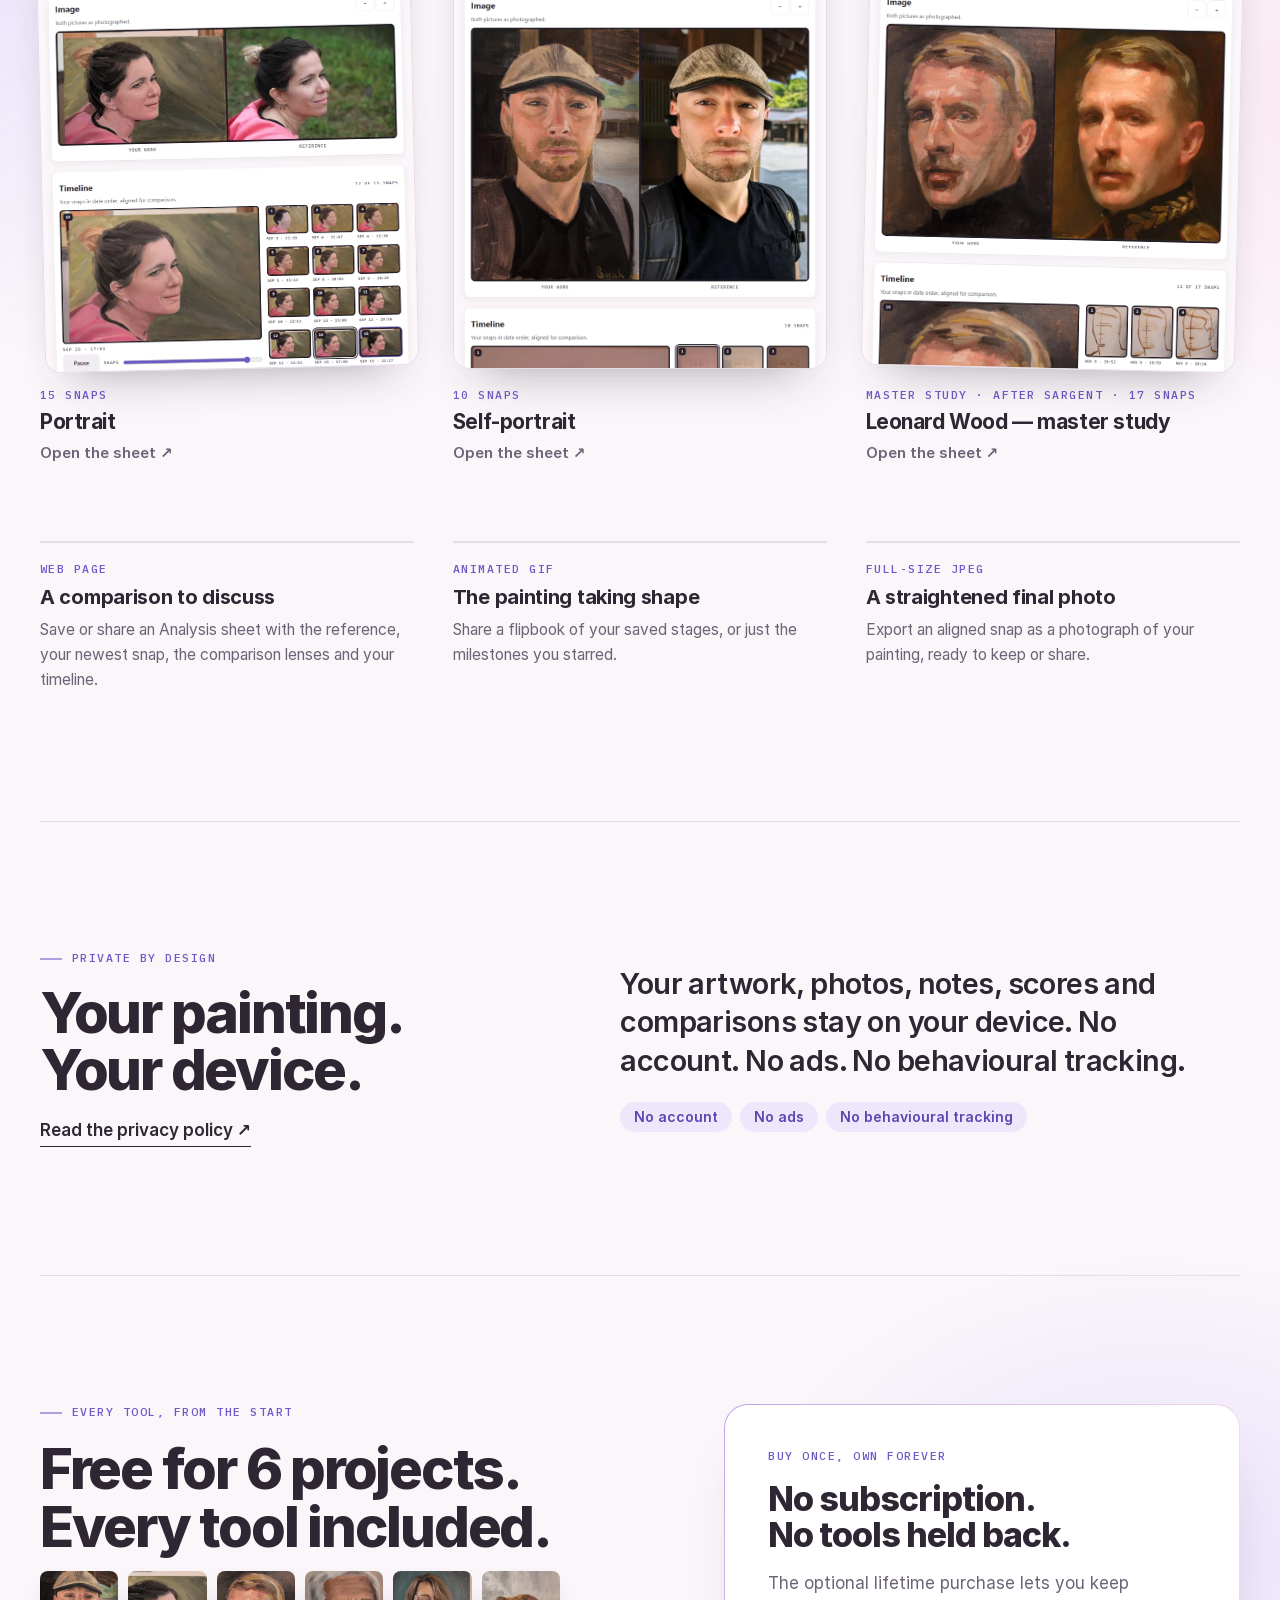
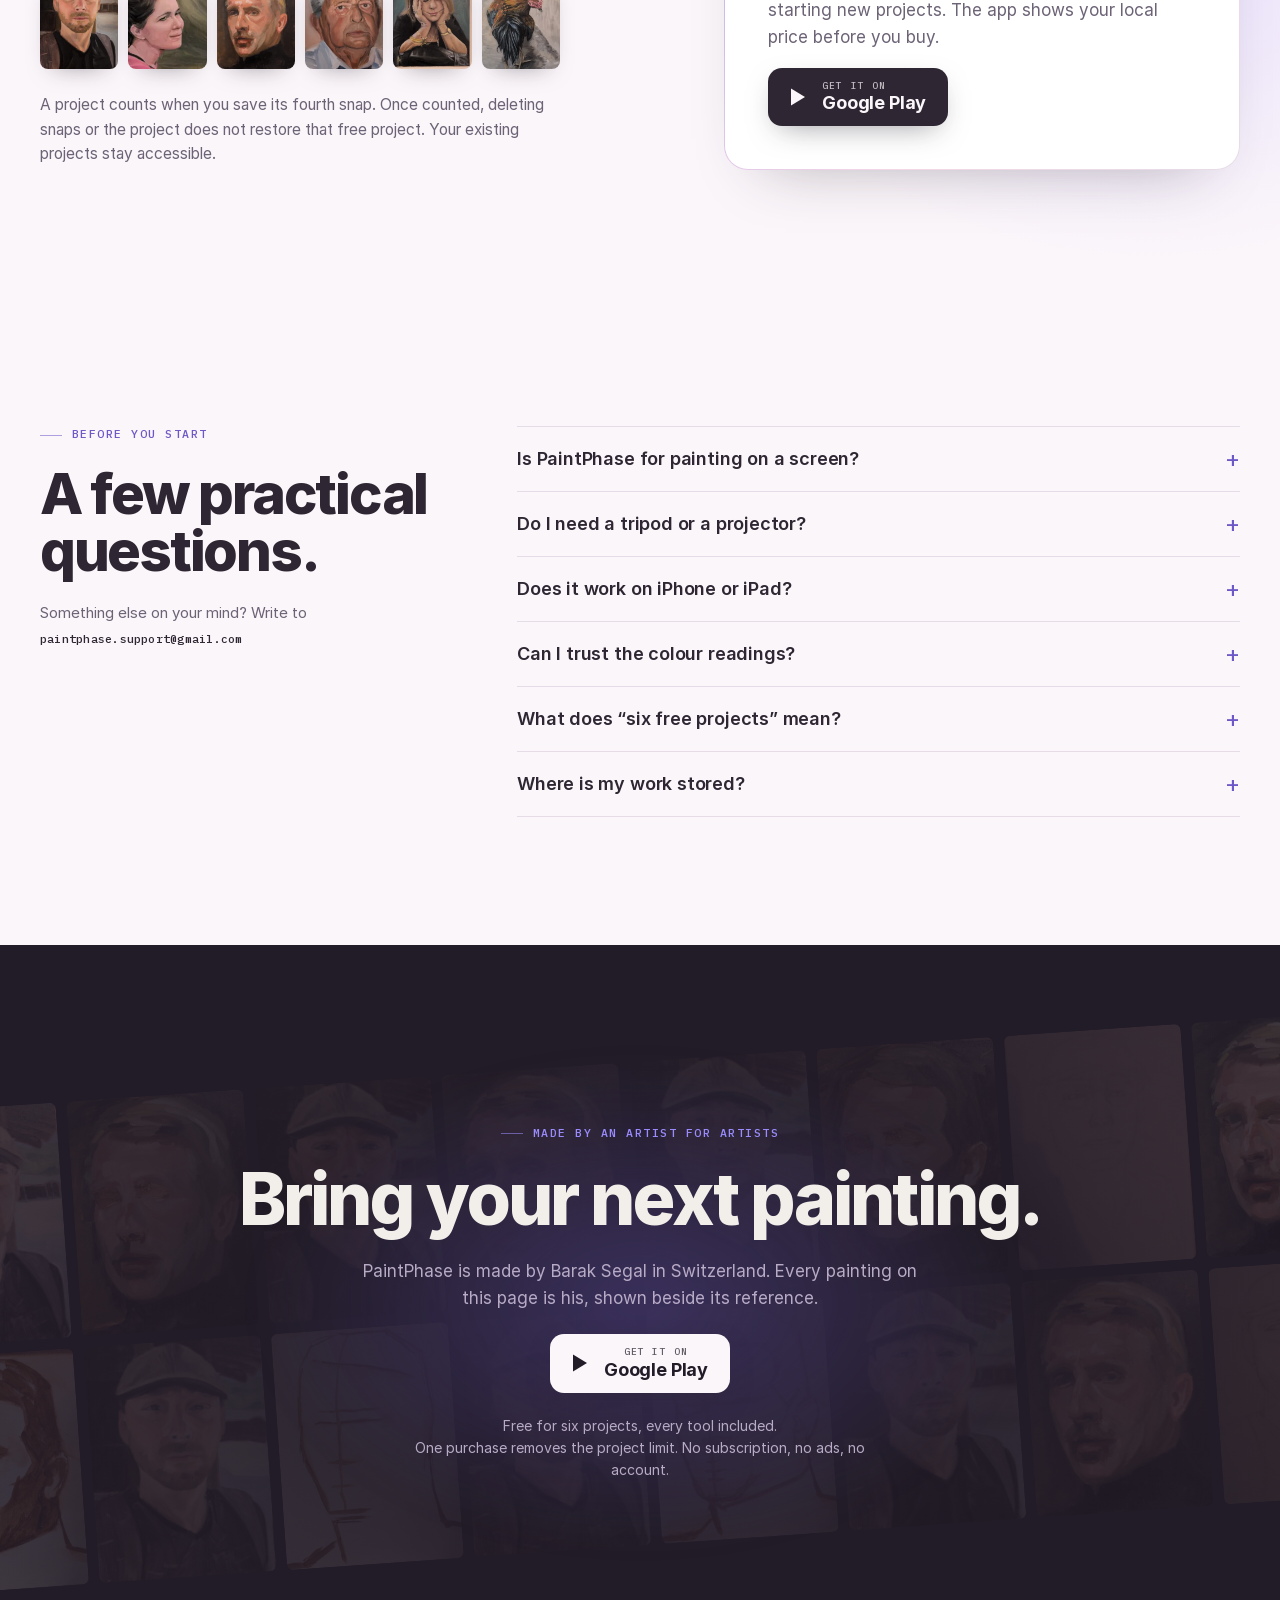
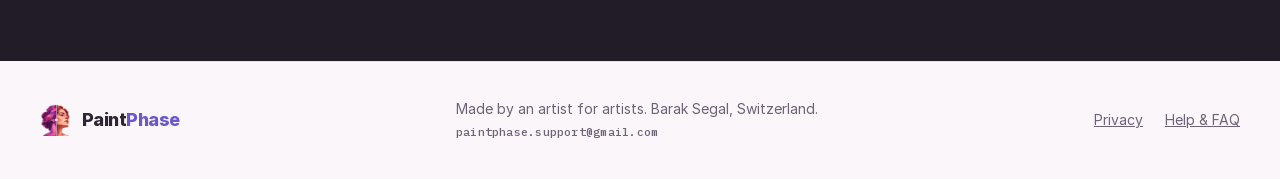
==== commit 12dbdb8e: "The header mark and the tab icon are the transparent portrait The portrait stands with no square beh" ====
--- a/index.html
+++ b/index.html
@@ -12,7 +12,9 @@
   <meta property="og:description" content="Photograph the painting on your easel and see where it differs from the reference. Free for 6 projects, every tool included.">
   <meta property="og:image" content="https://barakseg.github.io/paintphase-site/assets/art/portrait-painting-1600.webp">
   <meta name="twitter:card" content="summary_large_image">
-  <link rel="icon" type="image/png" sizes="64x64" href="assets/favicon-v4.png">
+  <link rel="icon" type="image/png" sizes="32x32" href="assets/favicon-v5-32.png">
+  <link rel="icon" type="image/png" sizes="192x192" href="assets/favicon-v5-192.png">
+  <link rel="apple-touch-icon" href="assets/apple-touch-180.png">
   <link rel="preload" as="image" href="assets/art/portrait-painting-1600.webp" imagesrcset="assets/art/portrait-painting-800.webp 800w, assets/art/portrait-painting-1600.webp 1600w" imagesizes="(max-width: 900px) 100vw, 56vw">
   <link rel="stylesheet" href="style.css">
   <script src="site.js" defer></script>
@@ -23,7 +25,7 @@
 <header class="masthead" data-masthead>
   <span class="progress" data-progress aria-hidden="true"></span>
   <div class="wrap masthead-row">
-    <a class="brand" href="#top" aria-label="PaintPhase home"><img src="assets/icon.png" width="36" height="36" alt=""><span>Paint<b>Phase</b></span></a>
+    <a class="brand" href="#top" aria-label="PaintPhase home"><img src="assets/mark.png" width="42" height="42" alt=""><span>Paint<b>Phase</b></span></a>
     <nav aria-label="Sections"><a href="#steps">How it works</a><a href="#lenses">Lenses</a><a href="#sheets">Analysis sheets</a><a href="#pricing">Price</a><a href="#faq">FAQ</a></nav>
     <a class="play play-small" href="https://play.google.com/store/apps/details?id=io.github.barakseg.paintphase"><svg viewBox="0 0 24 24" aria-hidden="true"><path d="M5 3.5v17l14-8.5z"/></svg><span><small>Get it on</small>Google Play</span></a>
   </div>
@@ -269,7 +271,7 @@
 </main>
 
 <footer class="wrap footer">
-  <a class="brand" href="#top"><img src="assets/icon.png" width="28" height="28" alt=""><span>Paint<b>Phase</b></span></a>
+  <a class="brand" href="#top"><img src="assets/mark.png" width="32" height="32" alt=""><span>Paint<b>Phase</b></span></a>
   <p>Made by an artist for artists. Barak Segal, Switzerland.<br><span class="mono">paintphase.support@gmail.com</span></p>
   <nav aria-label="Footer"><a href="privacy.html">Privacy</a><a href="#faq">Help &amp; FAQ</a></nav>
 </footer>
--- a/style.css
+++ b/style.css
@@ -53,7 +53,8 @@
 .masthead.stuck .masthead-row { height: 60px; }
 html:not(.js) .masthead { background: var(--paper); }
 .brand { display: inline-flex; align-items: center; gap: 10px; text-decoration: none; font: 800 21px/1 var(--sans); letter-spacing: -.03em; }
-.brand img { border-radius: 22%; }
+/* The mark is the portrait cut out over transparency: no tile, no rounding. */
+.brand img { margin-block: -4px; }
 .brand b { color: var(--accent); font-weight: 800; }
 .masthead nav { display: flex; gap: clamp(14px, 2.4vw, 30px); margin-inline: auto; font-size: 14.5px; }
 .masthead nav a { text-decoration: none; color: var(--muted); }
